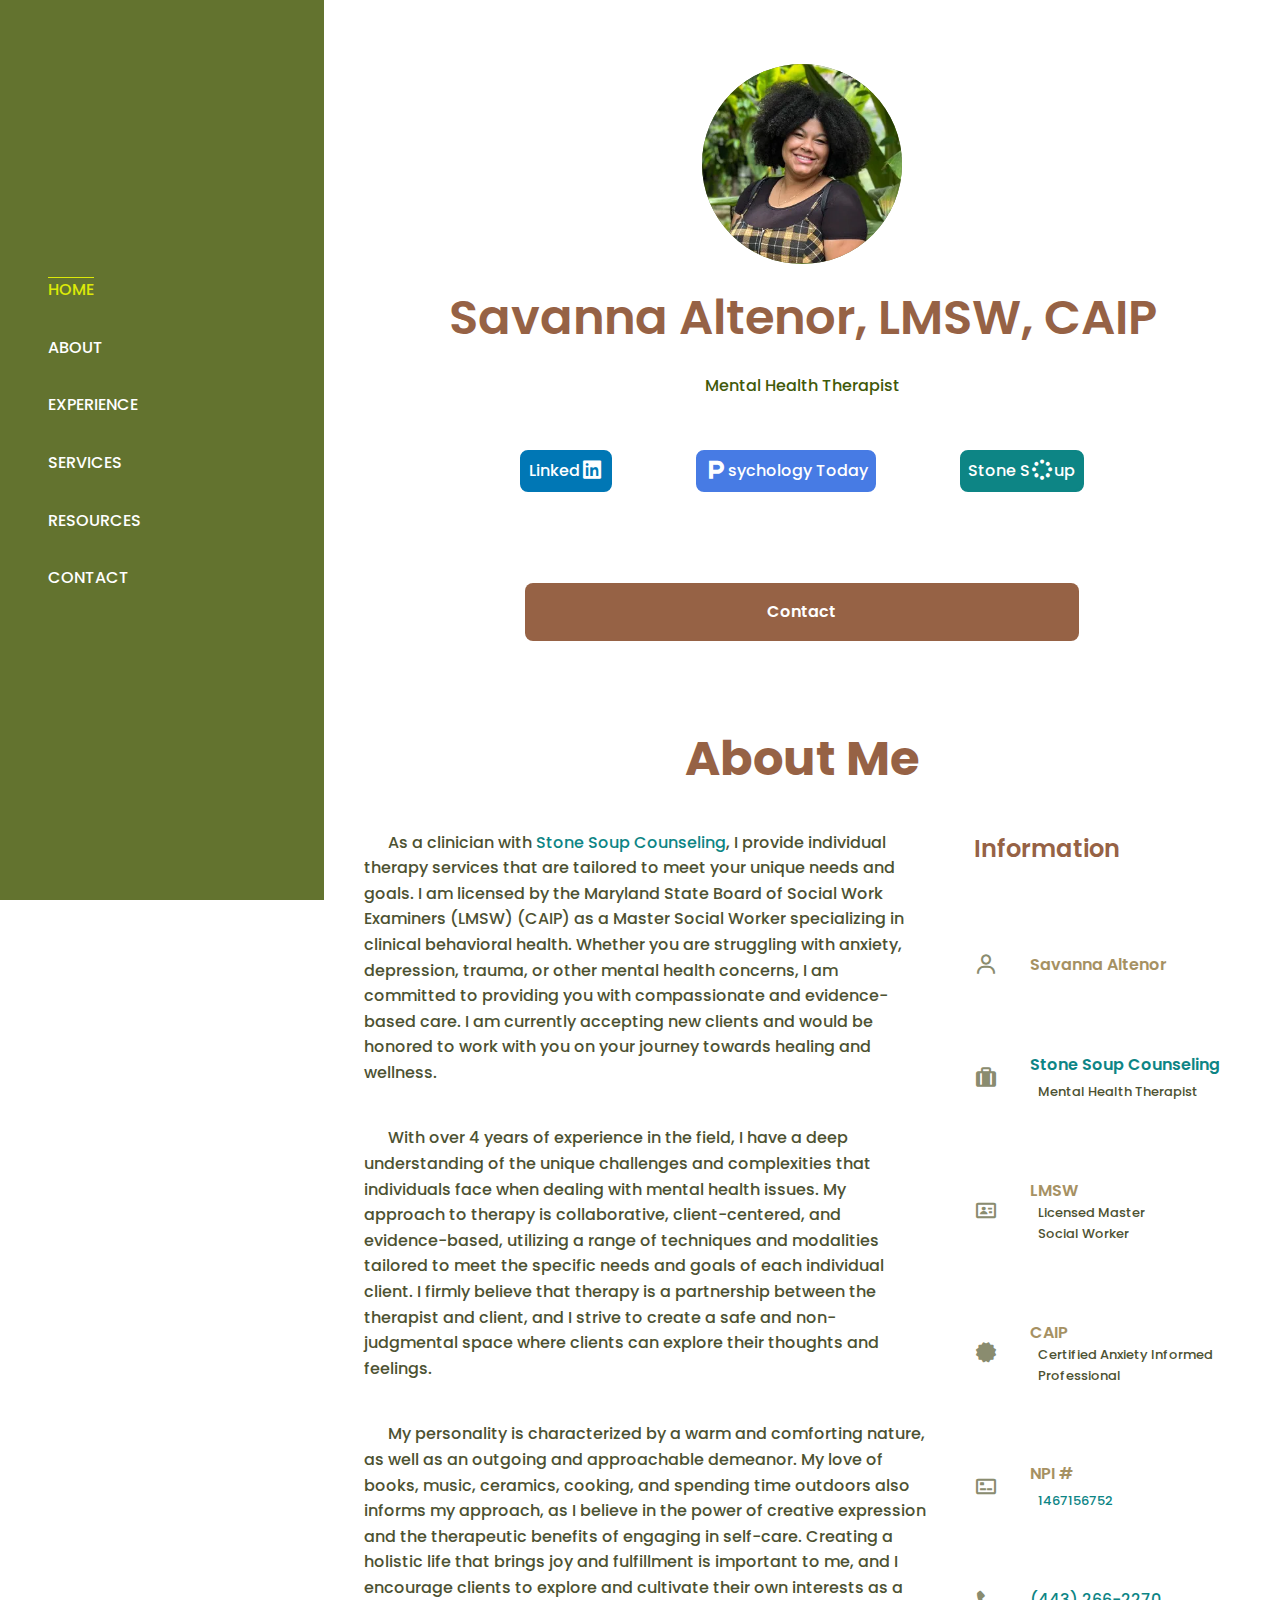
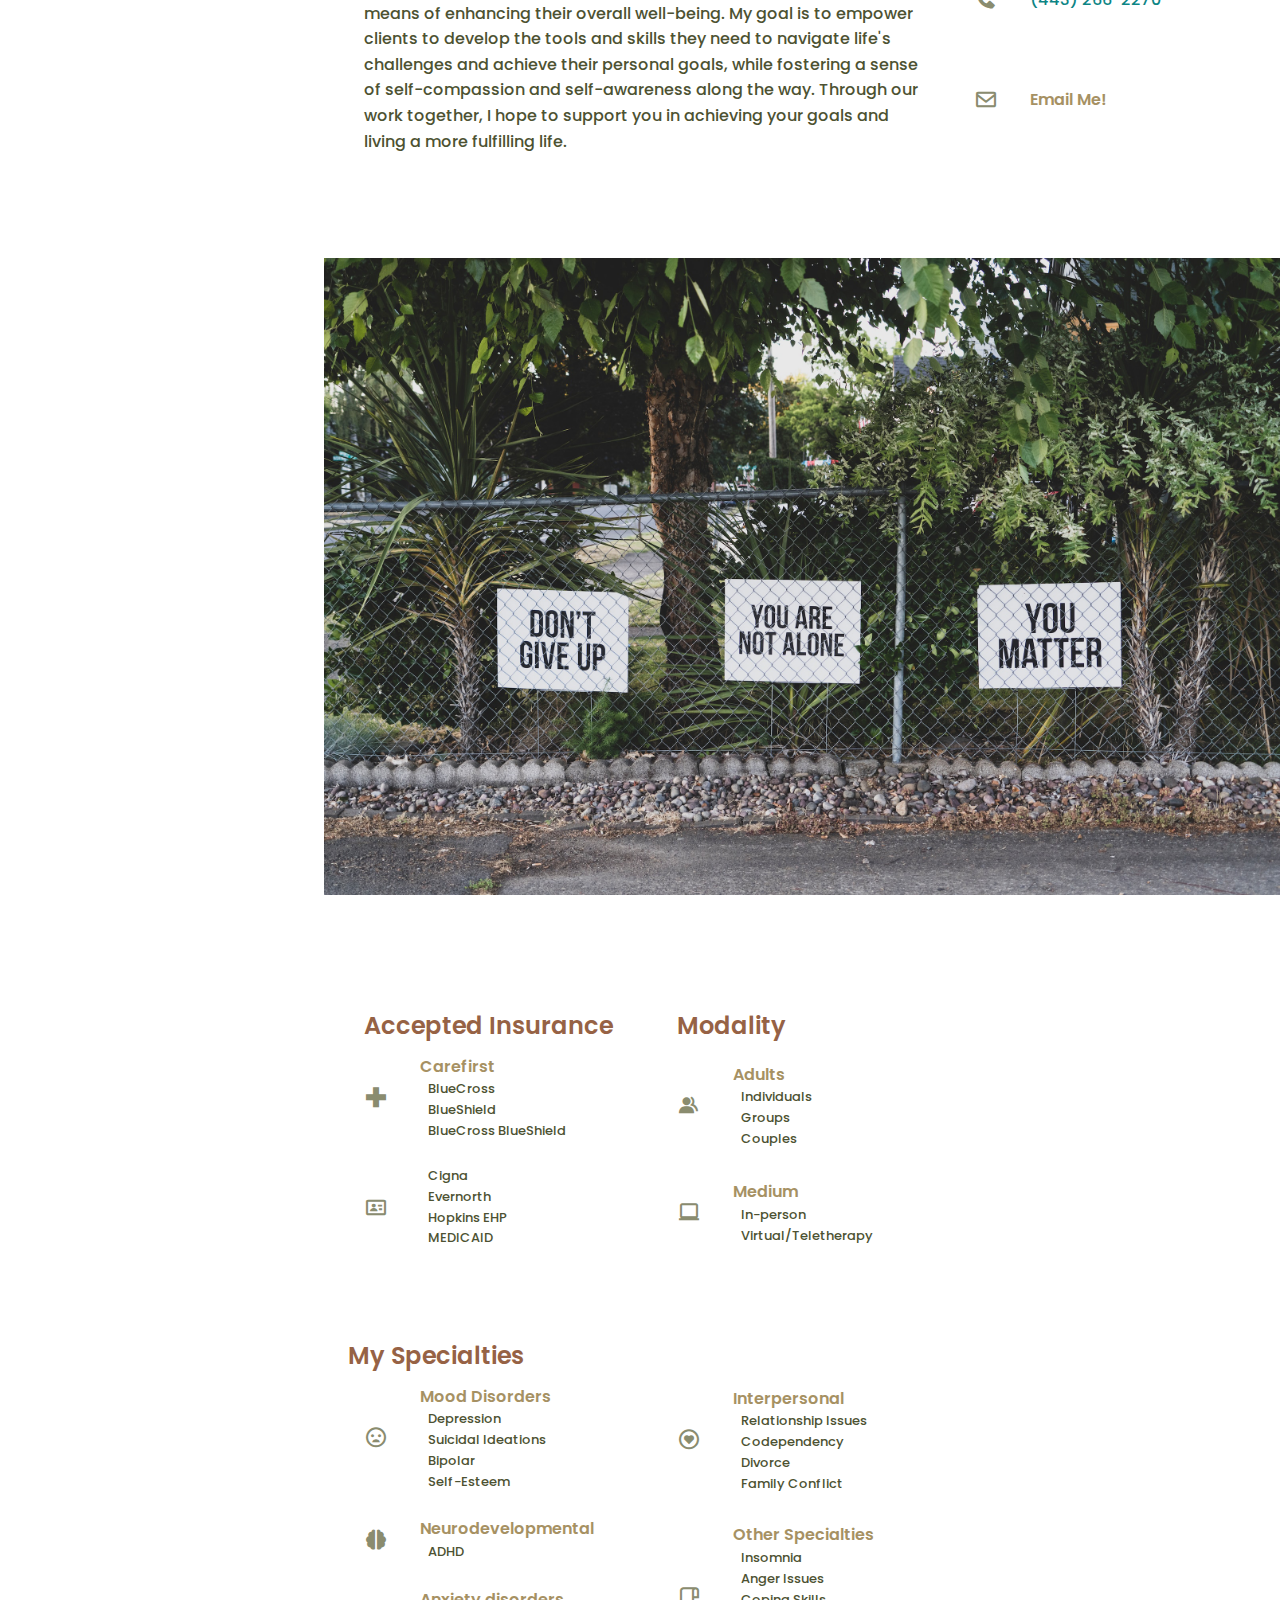
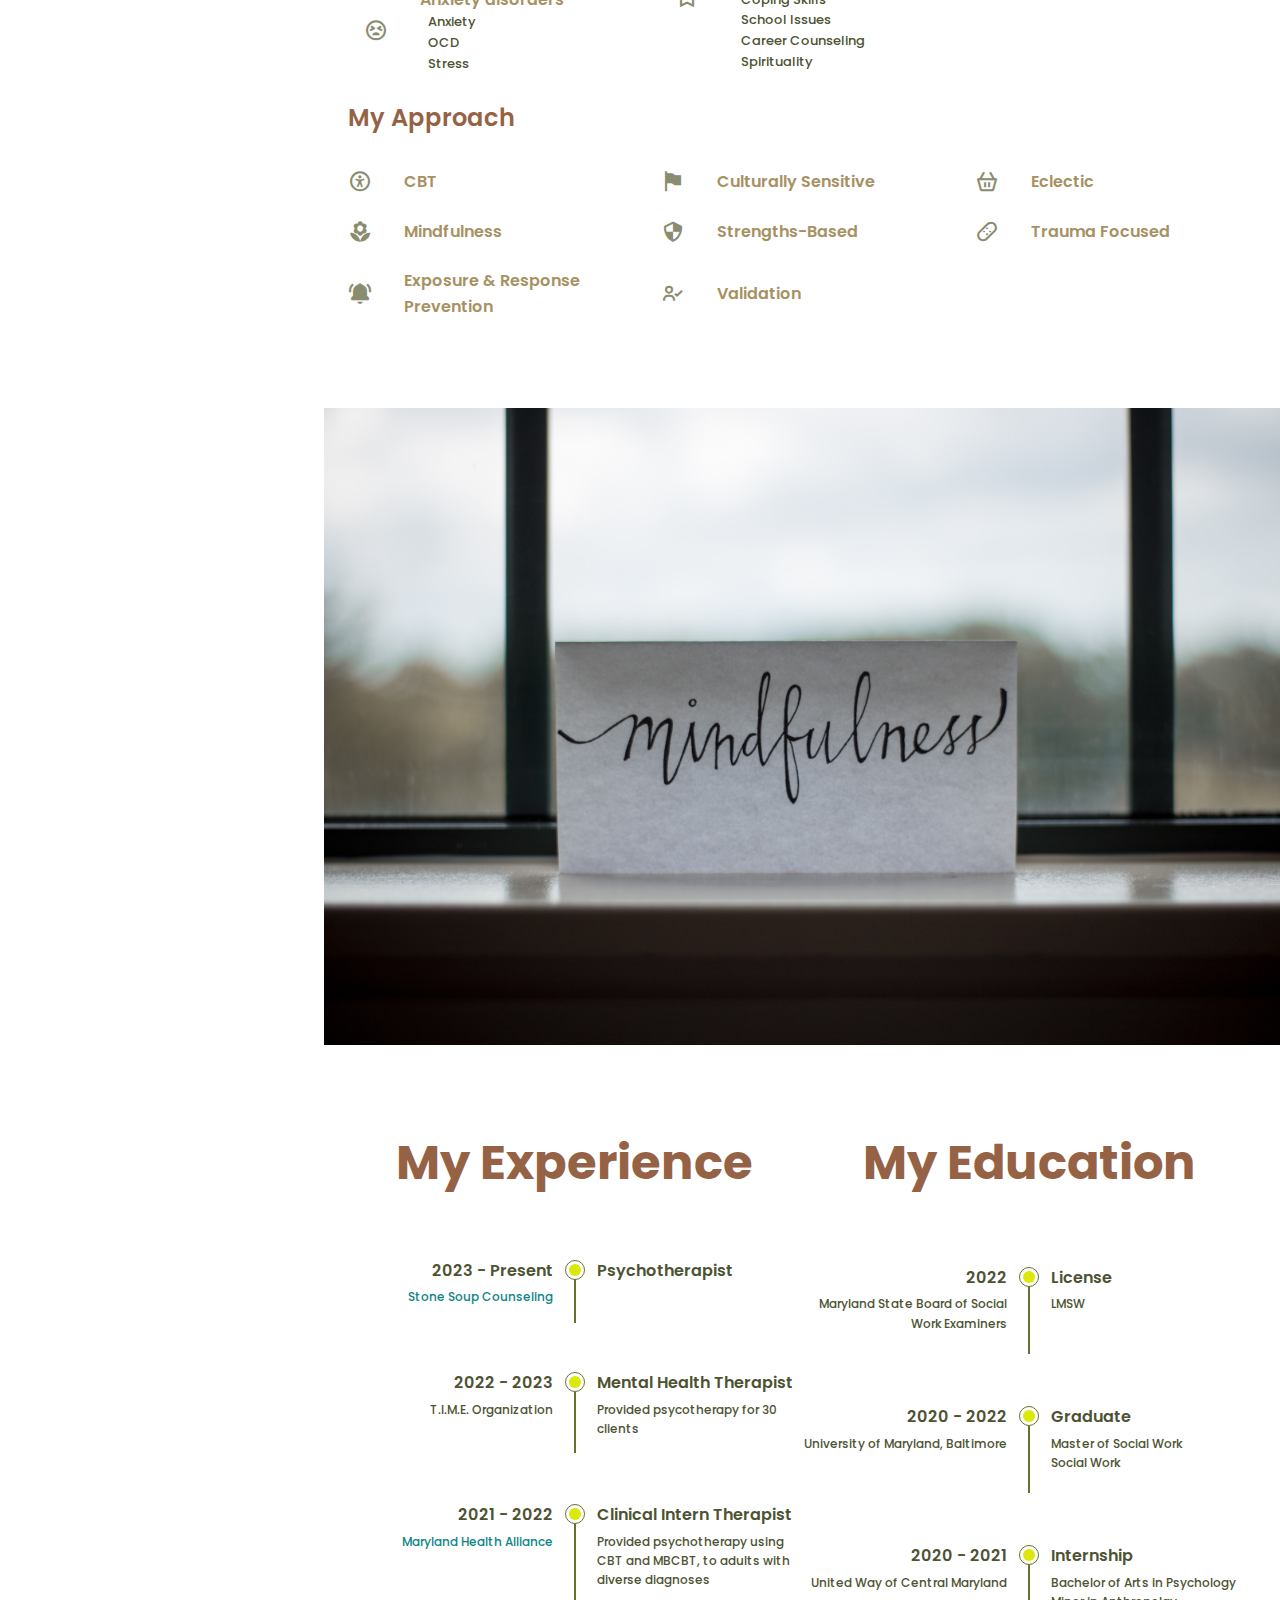
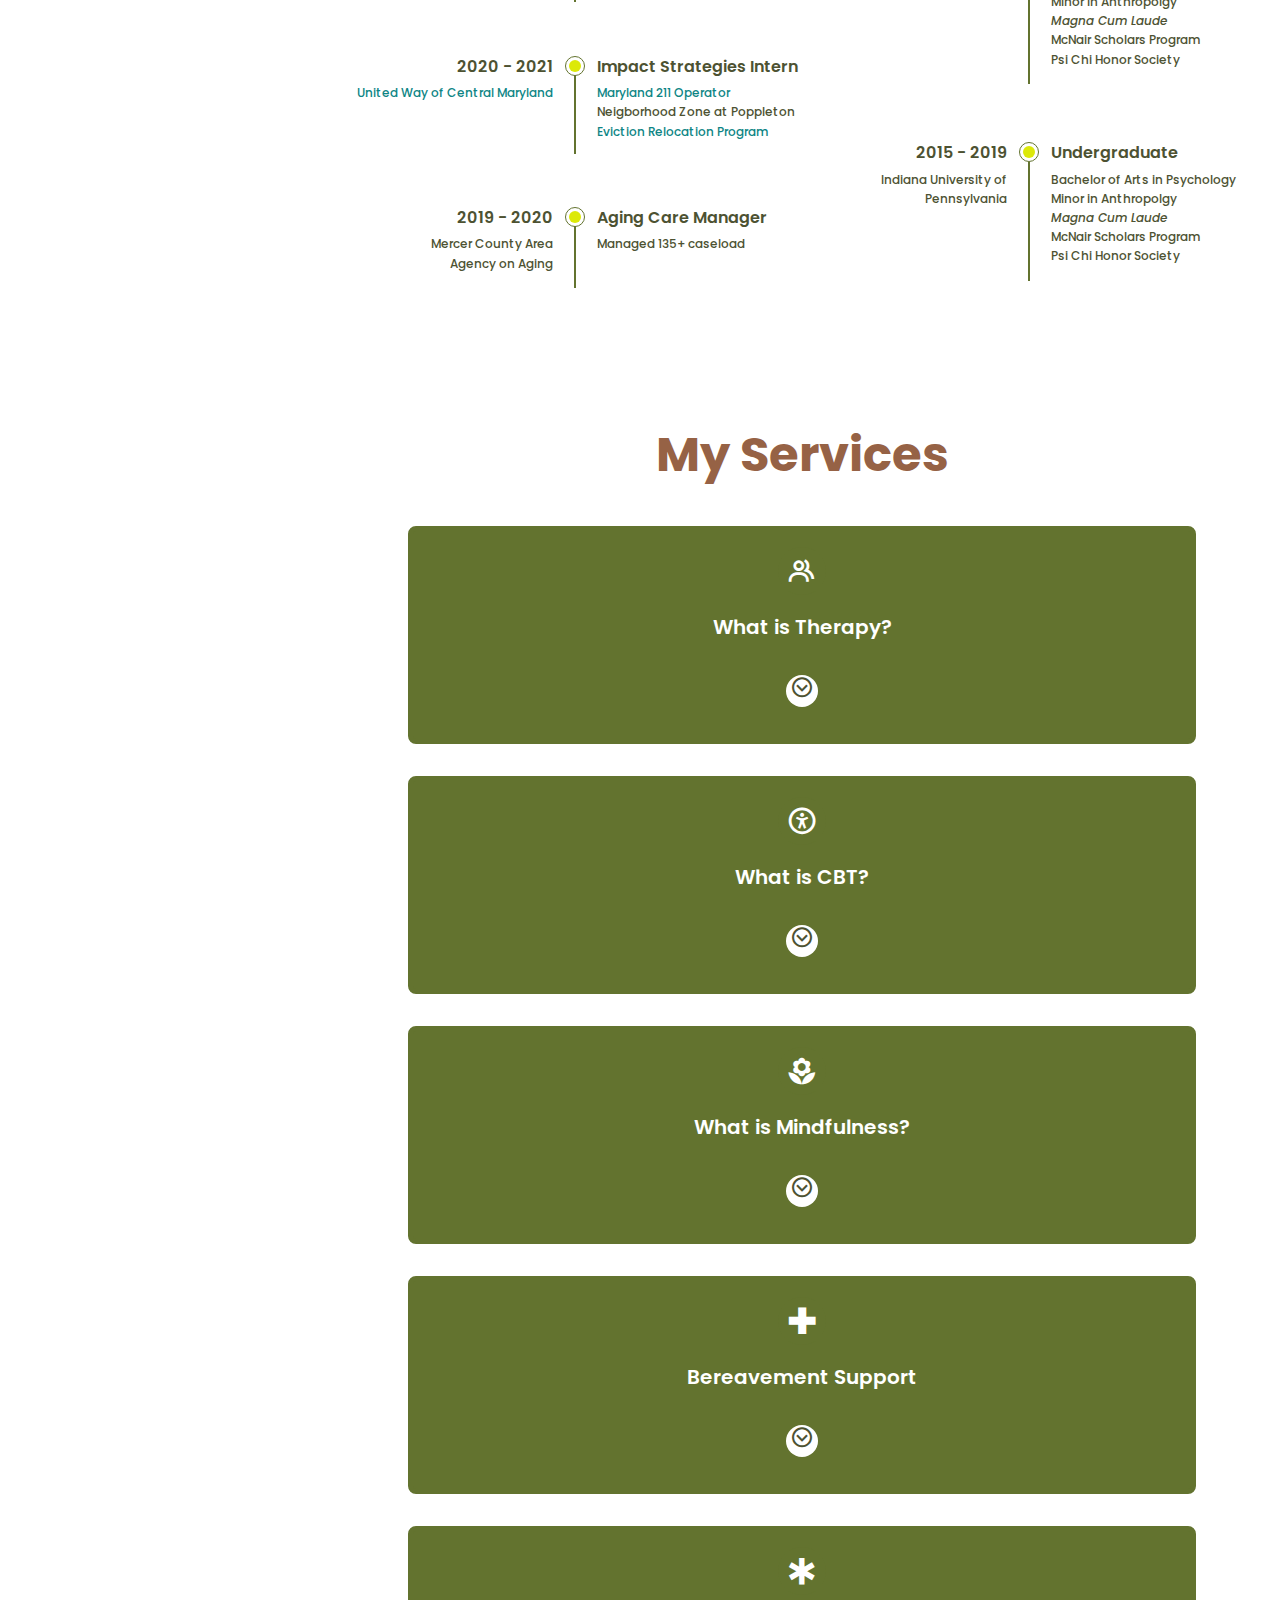
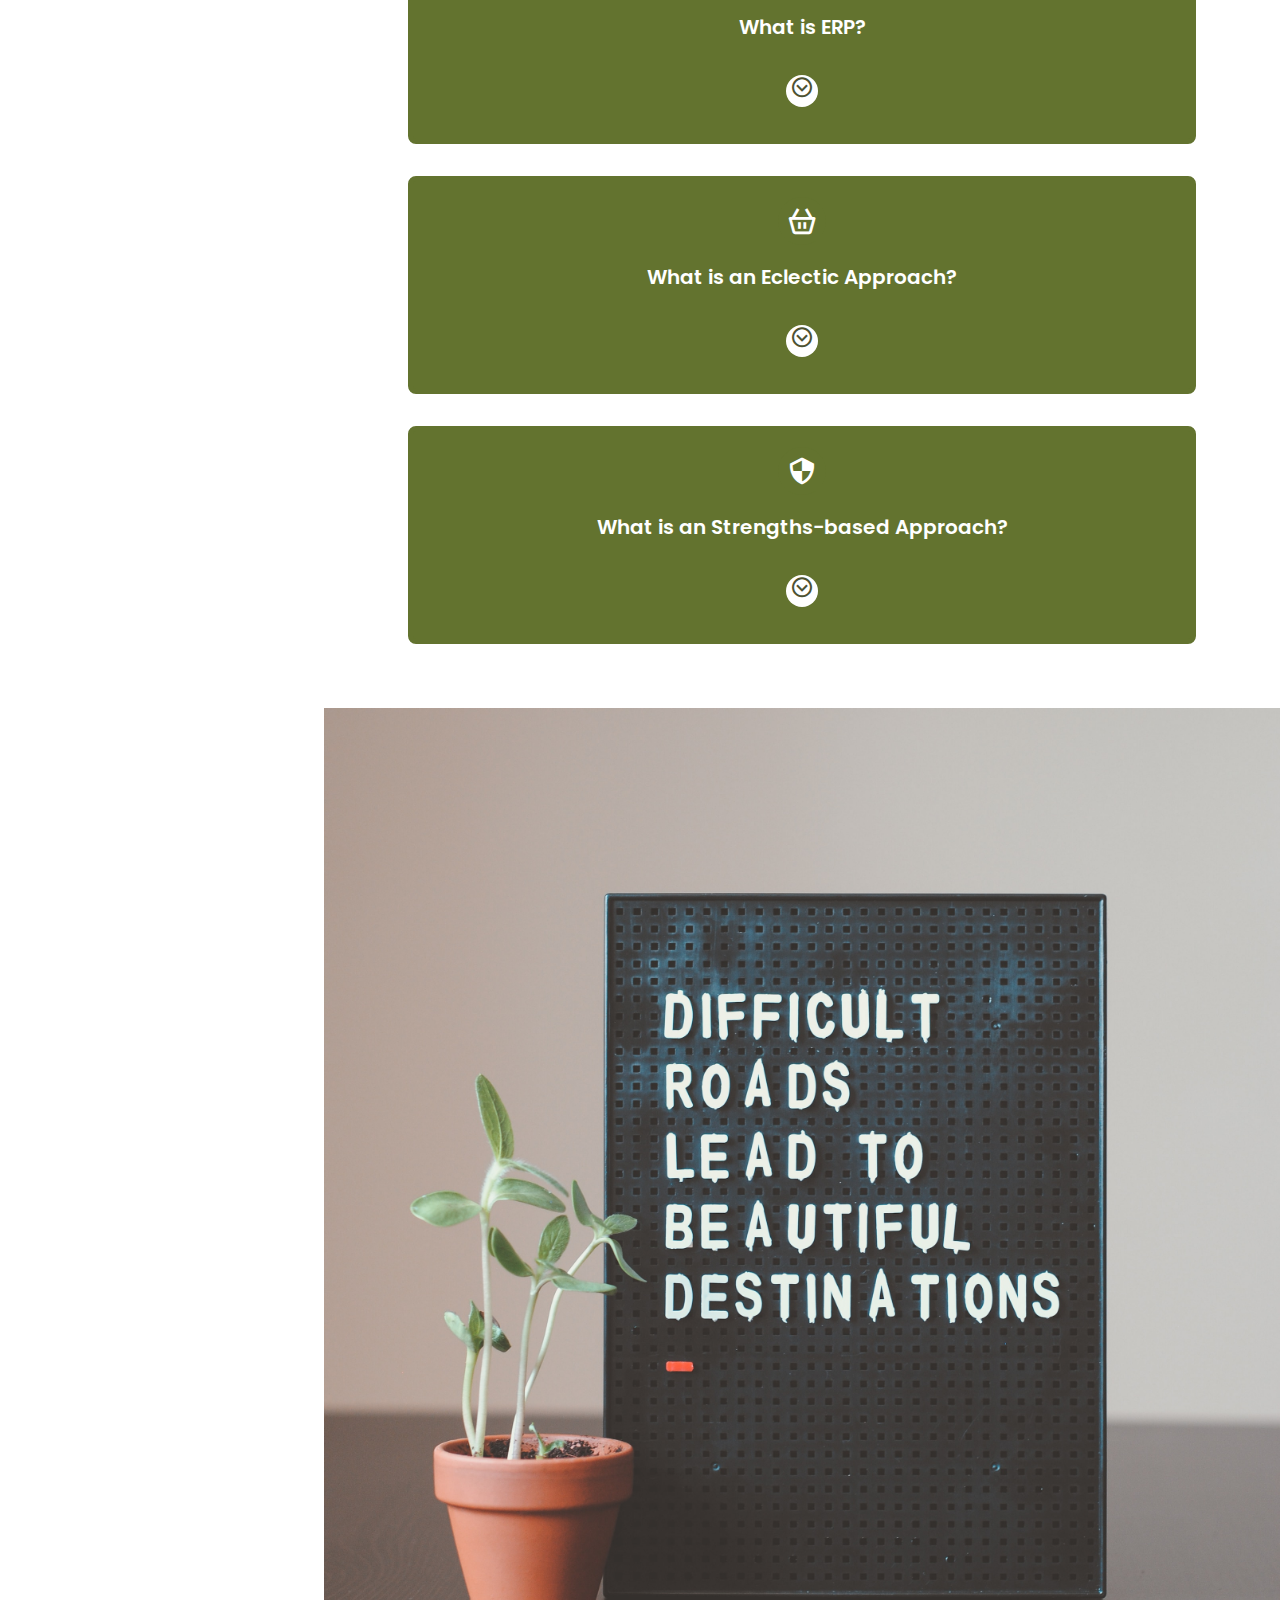
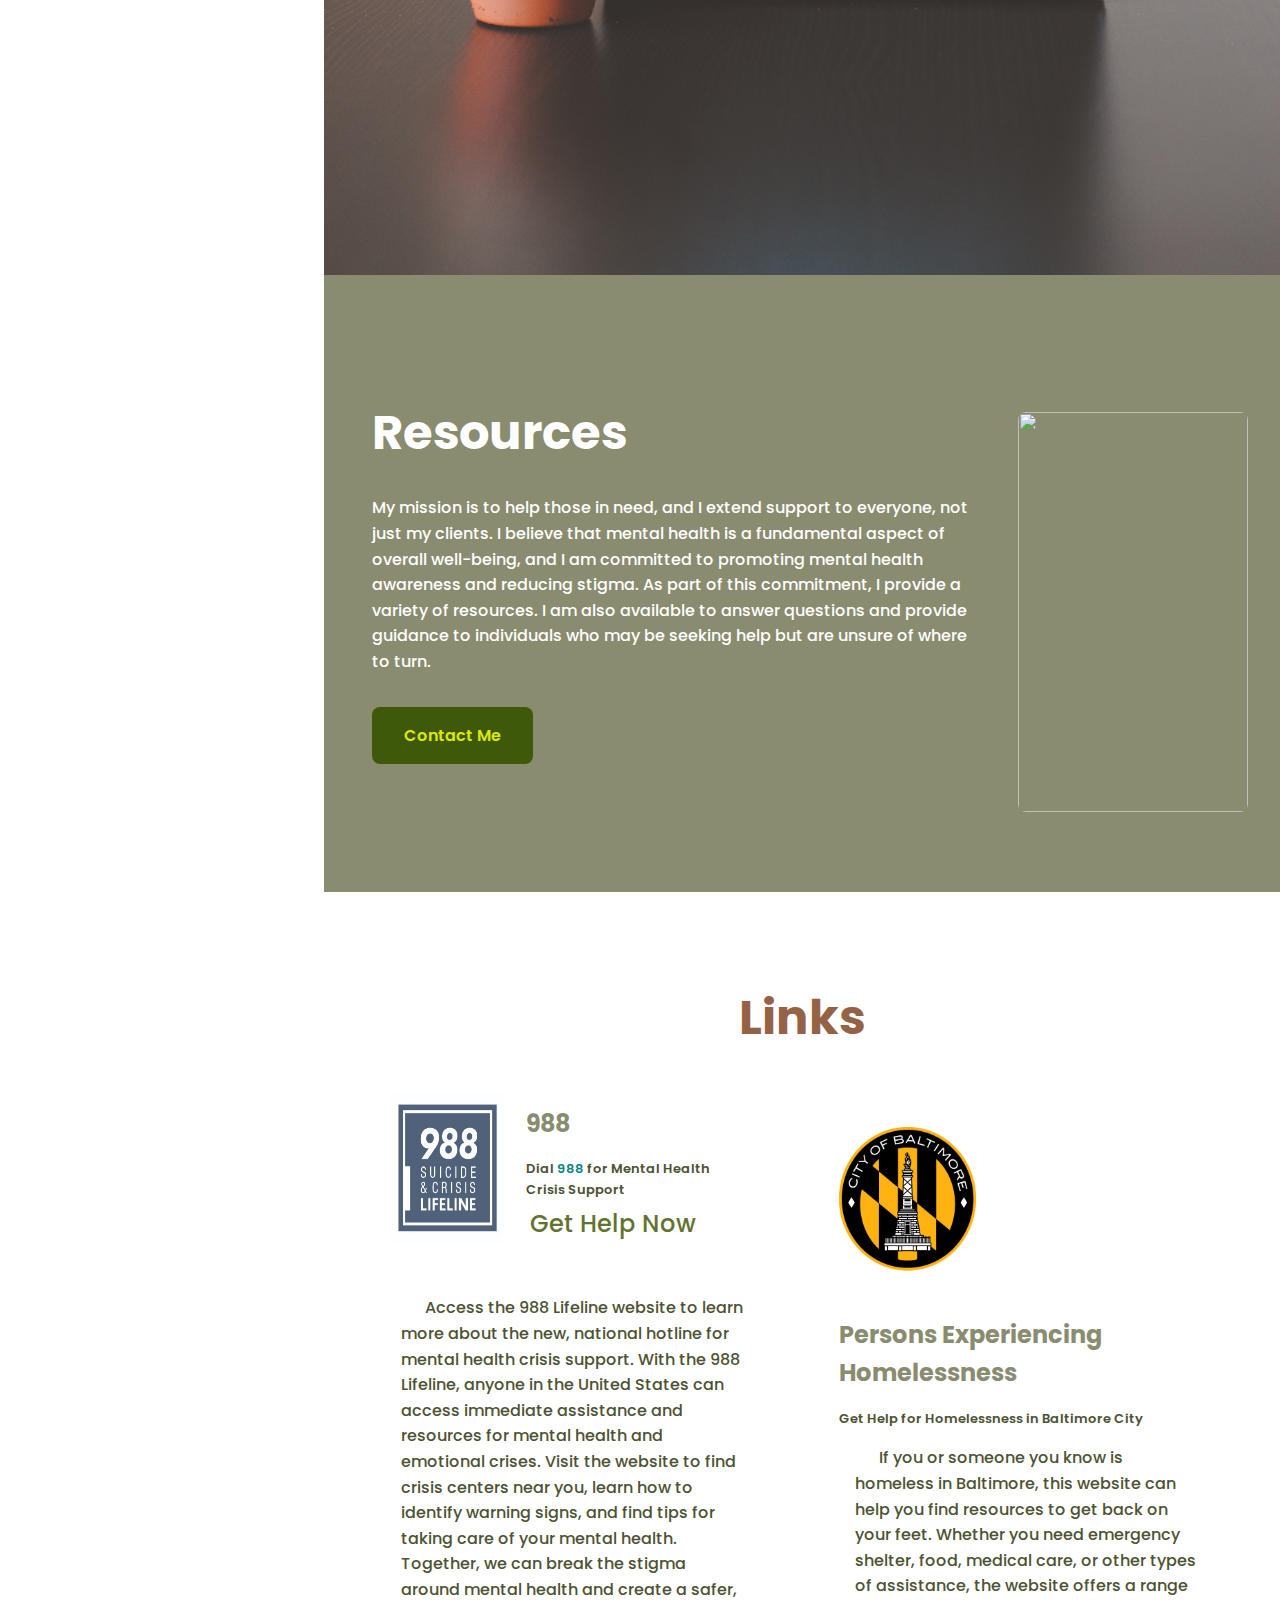
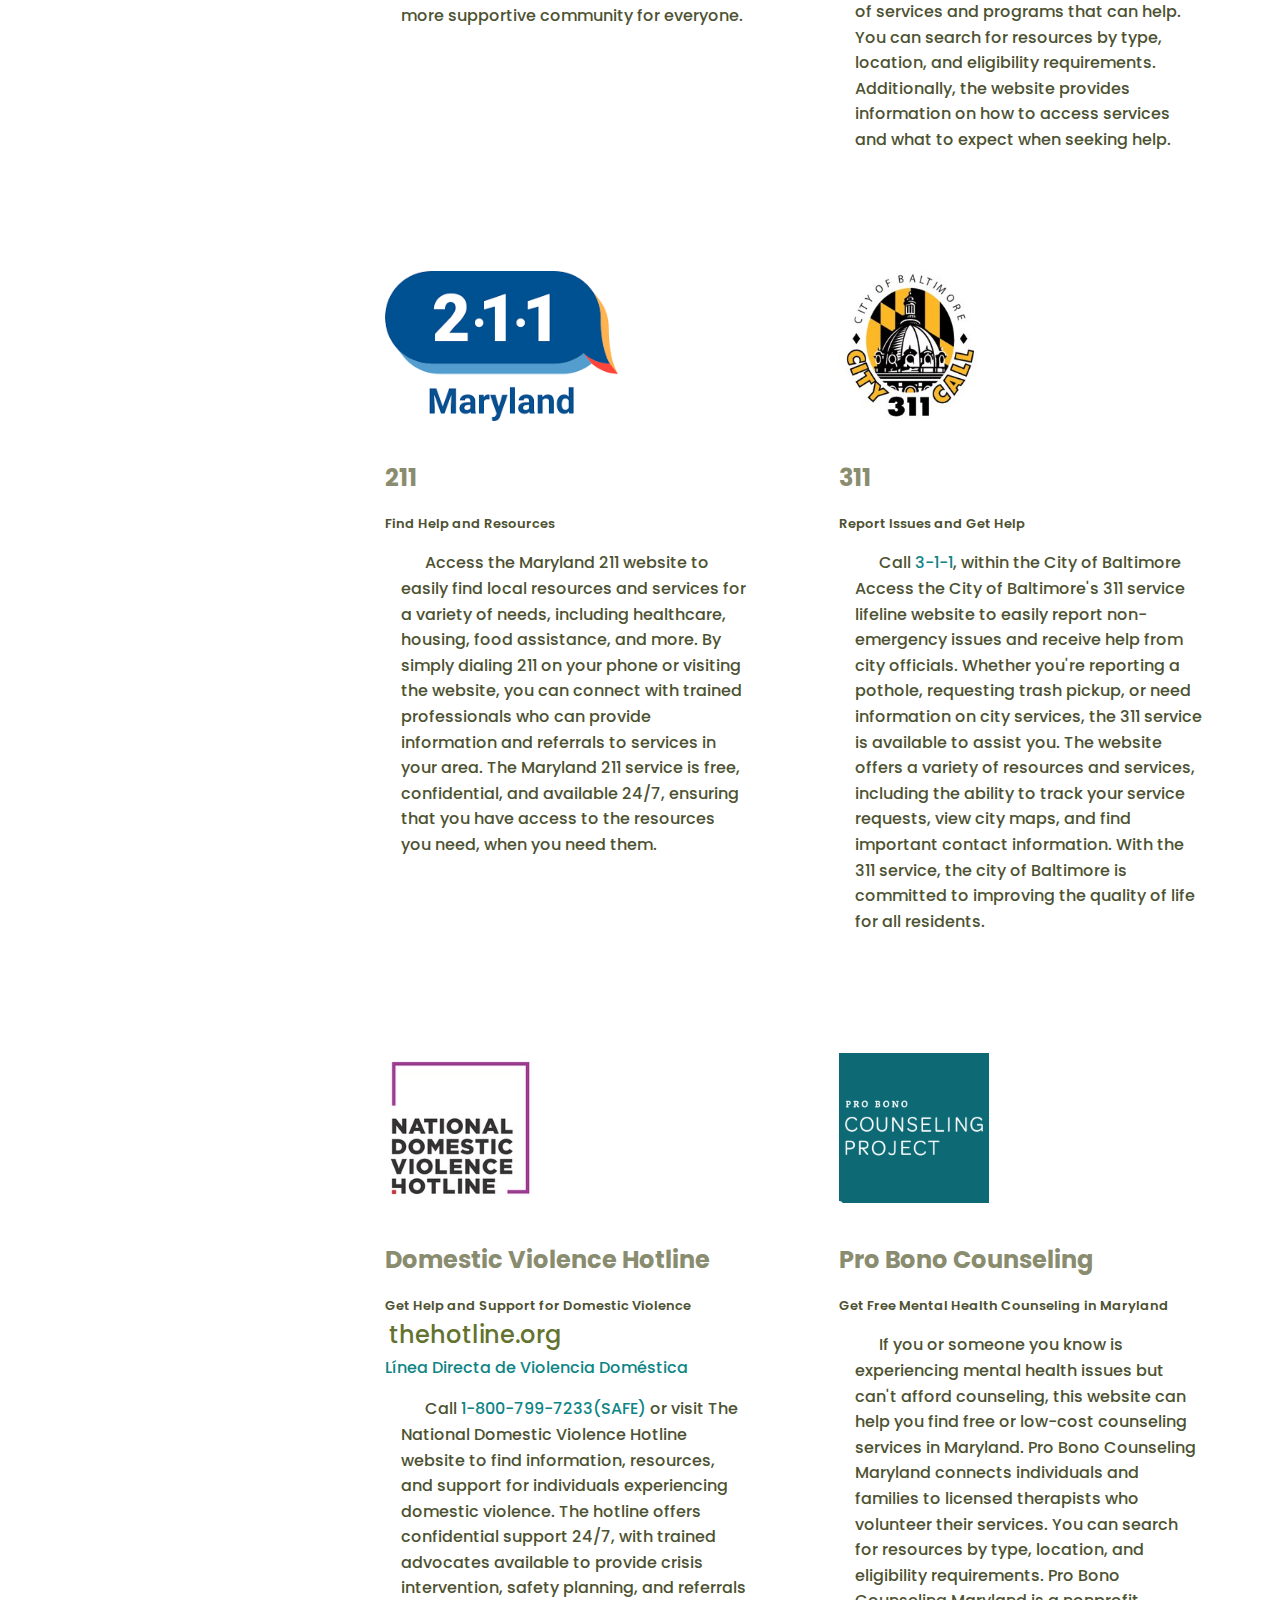
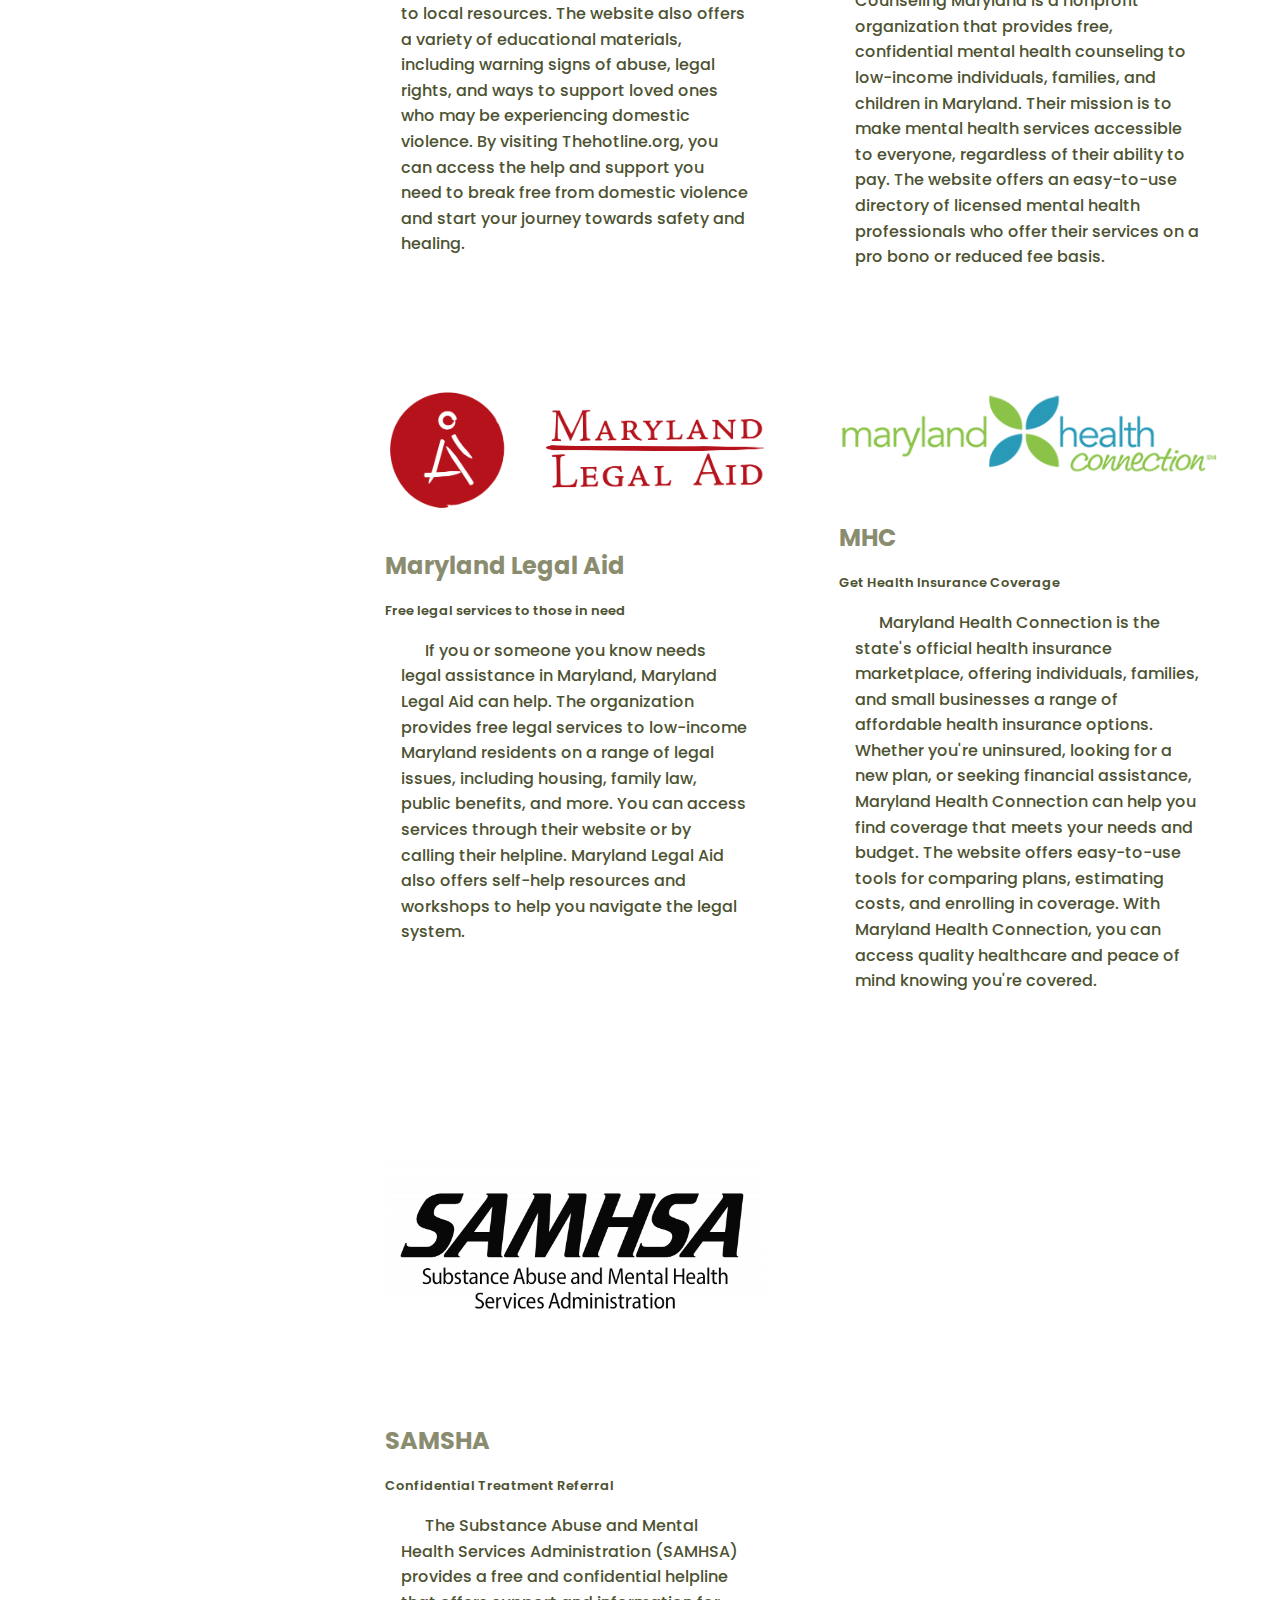
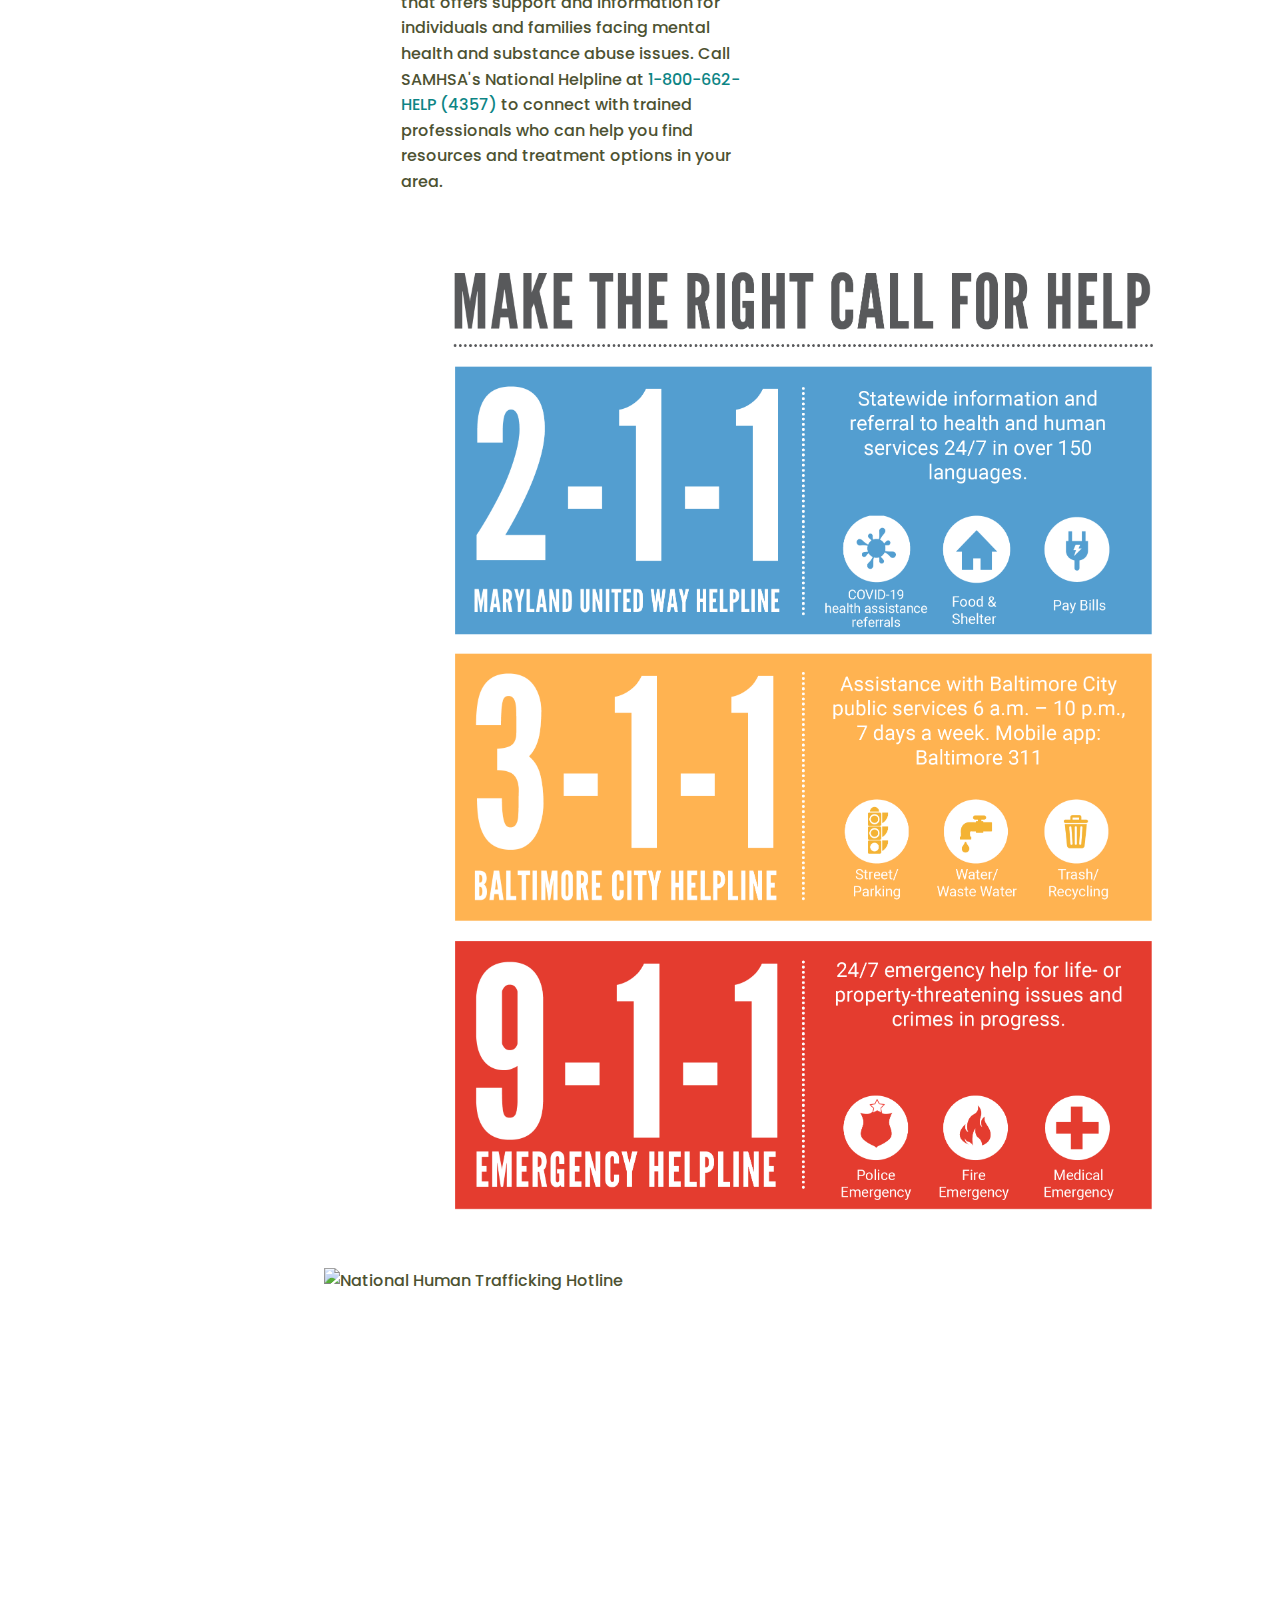
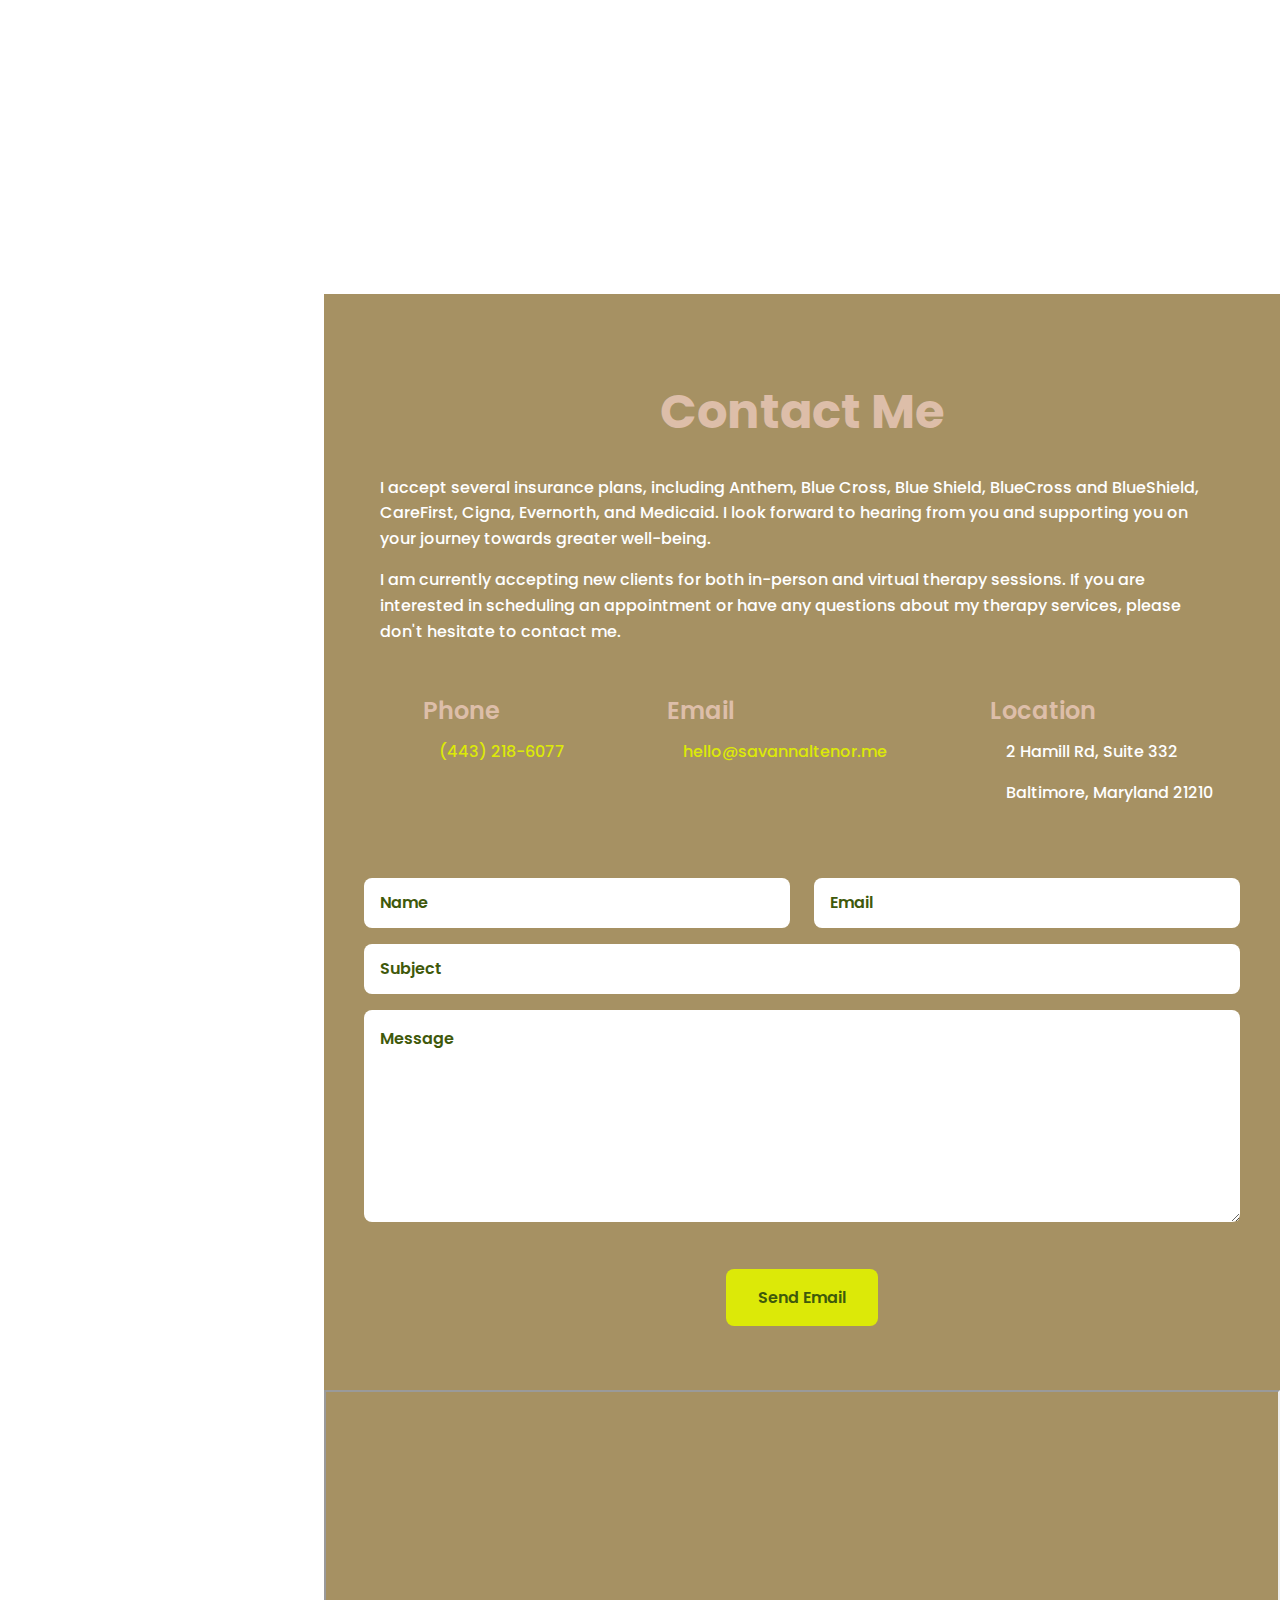
==== index.html @ 650c2816 "master commit for validation" ====
<!DOCTYPE html>
<html lang="en">

    <head>
        <meta charset="UTF-8">
        <meta name="viewport" content="width=device-width, initial-scale=1.0">
        <meta http-equiv="X-UA-Compatible" content="ie=edge">
        <meta name="description"
            content="Looking for a licensed master social worker (LMSW) in the Roland Park or Hampden neighborhoods of Baltimore, Maryland? Savanna Altenor accepts Medicaid, BlueCross BlueShield (BCBS), Cigna, Anthem, Evernorth, and Johns Hopkins Employer Health Program (EHP) and is currently accepting new clients. She provides evidence-based therapy tailored to your unique needs, with a focus on creating a safe and supportive space for healing and growth. Savanna's compassionate and strengths-based approach can help you overcome anxiety, depression, or relationship issues. Conveniently located in the 21210 zip code, she is committed to empowering you to achieve your goals and improve your mental wellness. To learn more about Savanna's therapeutic approach and availability, visit her website today.">
        <base target="_blank">

        <title>Savanna Altenor, LMSW, CAIP | Mental Health Therapist | Baltimore</title>

        <!-- ===== BOX ICONS ===== -->
        <link href="https://unpkg.com/boxicons@2.1.4/css/boxicons.min.css" rel="stylesheet">

        <!-- ===== Favicon ===== -->
        <link rel="apple-touch-icon" sizes="180x180" href="/icons/favicon.ico/apple-touch-icon.png">
        <link rel="icon" type="image/png" sizes="32x32" href="/icons/favicon.ico/favicon-32x32.png">
        <link rel="icon" type="image/png" sizes="16x16" href="/icons/favicon.ico/favicon-16x16.png">
        <link rel="manifest" href="/site.webmanifest">
        <meta name="msapplication-TileColor" content="#dce908">
        <meta name="theme-color" content="#63732f">

        <!-- ===== CSS ===== -->
        <link rel="stylesheet" href="./css/styles.css">
    </head>

    <body>
        <!-- ===== HEADER ===== -->
        <header class="header">
            <nav class="nav">
                <div class="nav__toggle" id="nav-toggle">
                    <i class="bx bx-menu"></i>
                </div>

                <div>
                    <a href="https://https://mdbnc.health.maryland.gov/bsweverification/Details.aspx?ID=45812"
                        class="nav__logo">LMSW</a>
                </div>

                <div class="nav__menu" id="nav-menu">
                    <div class="nav__close" id="nav-close">
                        <i class="bx bx-x"></i>
                    </div>

                    <ul class="nav__list">
                        <li class="nav__item"><a href="#home" target="_self" class="nav__link active">Home</a></li>
                        <li class="nav__item"><a href="#about" target="_self" class="nav__link">About</a></li>
                        <li class="nav__item"><a href="#experience" target="_self" class="nav__link">Experience</a></li>
                        <li class="nav__item"><a href="#services" target="_self" class="nav__link">Services</a></li>
                        <li class="nav__item"><a href="#resources" target="_self" class="nav__link">Resources</a></li>
                        <li class="nav__item"><a href="#contact" target="_self" class="nav__link">Contact</a></li>
                    </ul>
                </div>
            </nav>
        </header>

        <main class="main">
            <!--===== HOME =====-->
            <section class="home" id="home">
                <div class="home__container grid">
                    <div class="home__data">
                        <div class="home__img">
                            <img class="" src="./images/greenhouseheadshot.png"
                                alt="Headshot image of Savanna Altenor, Mental Health Therapist">
                        </div>

                        <h1 class="home__title">Savanna Altenor, LMSW, CAIP</h1>
                        <span class="home__profession">Mental Health Therapist</span>

                        <div class="home__social flex">
                            <a href="https://www.linkedin.com/in/savanna-altenor-lmsw-508136238/"
                                class="home__social-link linked">
                                Linked<i class="bx bxl-linkedin-square home__icon"></i>
                            </a>

                            <a href="https://www.psychologytoday.com/us/therapists/savanna-altenor-baltimore-md/1118513"
                                class="home__social-link psych">

                                <i class="bx bxs-parking home__icon"></i>sychology Today
                            </a>

                            <a href="https://www.stonesoupcounseling.com/" class="home__social-link stone">

                                Stone S<i class="bx bx-loader-circle home__icon"></i>up <br>
                            </a>
                        </div>

                        <a href="#contact" target="_self" class="button home__button">Contact</a>
                    </div>
                </div>
            </section>

            <!--===== ABOUT =====-->
            <section class="about section" id="about">
                <h2 class="section-title">About Me</h2>
                <div class="about__container grid">
                    <div class="about__data">
                        <p class="about__description">As a
                            clinician with <a href="https://www.stonesoupcounseling.com/">Stone Soup
                                Counseling</a>, I
                            provide individual therapy services that are tailored to meet your unique needs and goals. I
                            am licensed by the Maryland
                            State Board of Social Work Examiners (LMSW) (CAIP)
                            as a Master Social Worker specializing in clinical behavioral health.
                            Whether you are struggling with anxiety, depression, trauma, or other mental health
                            concerns, I am committed to providing you with compassionate and evidence-based care. I am
                            currently accepting new clients and would be honored to work with you on your journey
                            towards healing and wellness. </p>

                        <p class="about__description">With over 4 years of experience in the field, I have a deep
                            understanding of the unique challenges and complexities that individuals face when dealing
                            with mental health issues. My approach to therapy is
                            collaborative, client-centered, and evidence-based, utilizing a range of techniques and
                            modalities tailored to meet the specific needs and goals of each individual client. I firmly
                            believe that therapy is a partnership between the therapist and client, and I strive to
                            create a safe and non-judgmental space where clients can explore their thoughts and
                            feelings.</p>

                        <p class="about__description">My personality is characterized by a warm and comforting nature,
                            as well as an outgoing and approachable demeanor. My love of books, music, ceramics,
                            cooking, and spending time outdoors also informs my approach, as I believe in the power of
                            creative expression and the therapeutic benefits of engaging in self-care. Creating a
                            holistic life that brings joy and fulfillment is important to me, and I encourage clients to
                            explore and cultivate their own interests as a means of enhancing their overall well-being.
                            My goal is to empower clients to develop the tools and skills they need to navigate life's
                            challenges and achieve their personal goals, while fostering a sense of self-compassion and
                            self-awareness along the way. Through our work together, I hope to support you in achieving
                            your goals and living a more fulfilling life.
                        </p>
                    </div>

                    <div class="about__info grid">
                        <h3 class="about__info-title">Information</h3>

                        <div class="about__info-data">
                            <i class="bx bx-user about__info-icon"></i>
                            <span class="about__info-subtitle">Savanna Altenor</span>
                        </div>

                        <div class="about__info-data">
                            <i class="bx bxs-briefcase-alt about__info-icon"></i>
                            <div>
                                <span class="about__info-subtitle">
                                    <a href="https://www.stonesoupcounseling.com/">Stone Soup Counseling</a>
                                </span>
                                <span class="about__info-subtitle-small">Mental Health Therapist</span>
                            </div>
                        </div>

                        <div class="about__info-data">
                            <i class="bx bx-id-card about__info-icon"></i>
                            <ul class="about__info-list">
                                <li class="about__info-subtitle">LMSW</li>
                                <li class="about__info-subtitle-small">Licensed Master </li>
                                <li class="about__info-subtitle-small">Social Worker</li>
                            </ul>
                        </div>

                        <div class="about__info-data">
                            <i class="bx bxs-certification about__info-icon"></i>
                            <ul>
                                <li class="about__info-subtitle">CAIP</li>
                                <li class="about__info-subtitle-small">Certified Anxiety Informed Professional</li>
                            </ul>
                        </div>

                        <div class="about__info-data">
                            <i class="bx bx-credit-card-front about__info-icon"></i>
                            <div>
                                <span class="about__info-subtitle">NPI #</span>
                                <span class="about__info-subtitle-small">
                                    <a href="https://npiprofile.com/npi/1467156752">1467156752</a>
                                </span>
                            </div>
                        </div>

                        <div class="about__info-data">
                            <i class="bx bxs-phone about__info-icon"></i>
                            <a href="tel:+14432662270">(443) 266-2270</a>
                        </div>

                        <div class="about__info-data">
                            <i class="bx bx-envelope about__info-icon"></i>
                            <a class="about__info-subtitle" href="mailto:hello@savannaltenor.me">
                                Email Me!</a>
                        </div>


                    </div>
                </div>
            </section>

            <section class="img-section">
                <img src="/images/dan-meyers-you-matter.jpg"
                    alt="Image with three signs: 'Don't give up. You are not alone. You matter'.">
            </section>

            <!-- =============== SPECIALTIES & APPROACH =============== -->
            <section class="special__approach section">

                <div class="insurance-mode__group grid">
                    <div class="insurance grid">
                        <h3 class="about__info-title">Accepted Insurance</h3>
                        <div class="about__info-data">
                            <i class="bx bx-plus-medical about__info-icon"></i>
                            <ul>
                                <li class="about__info-subtitle">Carefirst </li>
                                <li class="about__info-subtitle-small">BlueCross </li>
                                <li class="about__info-subtitle-small">BlueShield </li>
                                <li class="about__info-subtitle-small">BlueCross BlueShield </li>
                            </ul>
                        </div>

                        <div class="about__info-data">
                            <i class="bx bx-id-card about__info-icon"></i>
                            <ul>
                                <li class="about__info-subtitle-small">Cigna</li>
                                <li class="about__info-subtitle-small">Evernorth</li>
                                <li class="about__info-subtitle-small">Hopkins EHP</li>
                                <li class="about__info-subtitle-small">MEDICAID</li>
                            </ul>
                        </div>
                    </div>


                    <div class="mode grid">
                        <h3 class="about__info-title">Modality</h3>
                        <div class="about__info-data">
                            <i class="bx bxs-group about__info-icon"></i>
                            <ul>
                                <li class="about__info-subtitle">Adults </li>
                                <li class="about__info-subtitle-small">Individuals</li>
                                <li class="about__info-subtitle-small">Groups</li>
                                <li class="about__info-subtitle-small">Couples</li>
                            </ul>
                        </div>

                        <div class="about__info-data">
                            <i class="bx bx-laptop about__info-icon"></i>
                            <ul>
                                <li class="about__info-subtitle">Medium </li>
                                <li class="about__info-subtitle-small">In-person</li>
                                <li class="about__info-subtitle-small">Virtual/Teletherapy</li>

                            </ul>
                        </div>
                    </div>
                </div>


                <h3 class="about__info-title ">My Specialties</h3>
                <div class="specialties__group grid">
                    <div class="spec-1 grid">
                        <div class="about__info-data ">
                            <i class="bx bx-sad about__info-icon"></i>
                            <ul class="about__info-list">
                                <li class="about__info-subtitle">Mood Disorders</li>
                                <li class="about__info-subtitle-small">Depression</li>
                                <li class="about__info-subtitle-small">Suicidal Ideations</li>
                                <li class="about__info-subtitle-small">Bipolar</li>
                                <li class="about__info-subtitle-small">Self-Esteem</li>
                            </ul>
                        </div>

                        <div class="about__info-data">
                            <i class="bx bxs-brain about__info-icon"></i>
                            <ul class="about__info-list">
                                <li class="about__info-subtitle">Neurodevelopmental</li>
                                <li class="about__info-subtitle-small">ADHD</li>
                            </ul>
                        </div>

                        <div class="about__info-data">
                            <i class="bx bx-tired about__info-icon"></i>
                            <ul class="about__info-list">
                                <li class="about__info-subtitle">Anxiety disorders</li>
                                <li class="about__info-subtitle-small">Anxiety</li>
                                <li class="about__info-subtitle-small">OCD</li>
                                <li class="about__info-subtitle-small">Stress</li>
                            </ul>
                        </div>
                    </div>

                    <div class="spec-2 grid">
                        <div class="about__info-data">
                            <i class="bx bx-heart-circle about__info-icon"></i>
                            <ul class="about__info-list">
                                <li class="about__info-subtitle">Interpersonal</li>
                                <li class="about__info-subtitle-small">Relationship Issues</li>
                                <li class="about__info-subtitle-small">Codependency</li>
                                <li class="about__info-subtitle-small">Divorce</li>
                                <li class="about__info-subtitle-small">Family Conflict</li>
                            </ul>
                        </div>

                        <div class="about__info-data">
                            <i class="bx bx-bookmark-alt about__info-icon"></i>
                            <ul class="about__info-list">
                                <li class="about__info-subtitle">Other Specialties</li>

                                <li class="about__info-subtitle-small">Insomnia</li>
                                <li class="about__info-subtitle-small">Anger Issues</li>
                                <li class="about__info-subtitle-small">Coping Skills</li>
                                <li class="about__info-subtitle-small">School Issues</li>
                                <li class="about__info-subtitle-small">Career Counseling</li>
                                <li class="about__info-subtitle-small">Spirituality</li>
                            </ul>
                        </div>
                    </div>
                </div>


                <h3 class="about__info-title">My Approach</h3>
                <div class="approach__group grid">
                    <div class="about__info-data">
                        <i class="bx bx-universal-access about__info-icon"></i>
                        <ul class="about__info-list">
                            <li class="about__info-subtitle">CBT</li>

                        </ul>
                    </div>

                    <div class="about__info-data">
                        <i class="bx bxs-flag-alt about__info-icon"></i>
                        <ul class="about__info-list">
                            <li class="about__info-subtitle">Culturally Sensitive</li>

                        </ul>
                    </div>

                    <div class="about__info-data">
                        <i class="bx bx-basket about__info-icon"></i>
                        <ul class="about__info-list">
                            <li class="about__info-subtitle">Eclectic</li>
                        </ul>
                    </div>

                    <div class="about__info-data">
                        <i class="bx bxs-florist about__info-icon"></i>
                        <ul class="about__info-list">
                            <li class="about__info-subtitle">Mindfulness</li>
                        </ul>
                    </div>

                    <div class="about__info-data">
                        <i class="bx bx-shield-quarter about__info-icon"></i>
                        <ul class="about__info-list">
                            <li class="about__info-subtitle">Strengths-Based</li>
                        </ul>
                    </div>

                    <div class="about__info-data">
                        <i class="bx bx-band-aid about__info-icon"></i>
                        <ul class="about__info-list">
                            <li class="about__info-subtitle">Trauma Focused</li>
                        </ul>
                    </div>

                    <div class="about__info-data">
                        <i class="bx bxs-bell-ring about__info-icon"></i>
                        <ul class="about__info-list">
                            <li class="about__info-subtitle">Exposure &amp; Response Prevention</li>
                        </ul>
                    </div>

                    <div class="about__info-data">
                        <i class="bx bx-user-check about__info-icon"></i>
                        <ul class="about__info-list">
                            <li class="about__info-subtitle">Validation</li>
                        </ul>
                    </div>
                </div>
            </section>

            <section class="img-section">
                <img src="/images/lesly-juarez-DFtjXYd5Pto-unsplash.jpg"
                    alt="sign in window sill with the word 'mindfulness written in cursive' ">
            </section>

            <!--===== EXPERIENCE =====-->
            <section class="experience section" id="experience">
                <div class="exp__container grid">
                    <h2 class="section-title">My Experience</h2>
                    <div class="exp__content">
                        <div>
                            <h3 class="exp__year">2023 - Present</h3>
                            <span class="exp__organization">
                                <a href="https://www.stonesoupcounseling.com/" class="exp__link">Stone Soup
                                    Counseling</a>
                            </span>
                        </div>

                        <div class="exp__time">
                            <span class="exp__rounder"></span>
                            <span class="exp__line"></span>
                        </div>

                        <div>
                            <h3 class="exp__position">Psychotherapist</h3>
                            <span class="exp__specialty"></span>
                        </div>
                    </div>

                    <div class="exp__content">
                        <div>
                            <h3 class="exp__year">2022 - 2023</h3>
                            <span class="exp__organization">T.I.M.E. Organization</span>
                        </div>

                        <div class="exp__time">
                            <span class="exp__rounder"></span>
                            <span class="exp__line"></span>
                        </div>

                        <div>
                            <h3 class="exp__position">Mental Health Therapist</h3>
                            <span class="exp__specialty">Provided psycotherapy for 30 clients</span>
                        </div>
                    </div>

                    <div class="exp__content">
                        <div>
                            <h3 class="exp__year">2021 - 2022</h3>
                            <span class="exp__organization">
                                <a href="https://md-health.org/">
                                    Maryland Health Alliance</a></span>
                        </div>

                        <div class="exp__time">
                            <span class="exp__rounder"></span>
                            <span class="exp__line"></span>
                        </div>

                        <div>
                            <h3 class="exp__position">Clinical Intern Therapist</h3>
                            <span class="exp__specialty">Provided psychotherapy using CBT and MBCBT, to adults with
                                diverse diagnoses
                            </span>
                        </div>
                    </div>

                    <div class="exp__content">
                        <div>
                            <h3 class="exp__year">2020 - 2021</h3>
                            <span class="exp__organization">
                                <a href="https://www.uwcm.org/">
                                    United Way of Central Maryland</a></span>
                        </div>

                        <div class="exp__time">
                            <span class="exp__rounder"></span>
                            <span class="exp__line"></span>
                        </div>

                        <div>
                            <h3 class="exp__position">Impact Strategies Intern</h3>
                            <span class="exp__description">
                                <a class="exp__link" href="https://www.uwcm.org/211" alt="">Maryland 211 Operator</a>
                            </span>
                            <span class="exp__description">Neigborhood Zone at Poppleton</span>
                            <span class="exp__description">
                                <a class="exp__link" href="https://www.uwcm.org/housing-programs">Eviction Relocation
                                    Program</a>
                            </span>
                        </div>
                    </div>

                    <div class="exp__content">
                        <div>
                            <h3 class="exp__year">2019 - 2020</h3>
                            <span class="exp__organization">Mercer County Area </span>
                            <span class="exp__organization"> Agency on Aging</span>
                        </div>

                        <div class="exp__time">
                            <span class="exp__rounder"></span>
                            <span class="exp__line"></span>
                        </div>

                        <div>
                            <h3 class="exp__race">Aging Care Manager</h3>
                            <span class="exp__description">Managed 135+ caseload</span>
                        </div>
                    </div>
                </div>

                <!--===== EDUCATION EXPERIENCE =====-->
                <div class="exp__container grid">
                    <h2 class="section-title">My Education</h2>

                    <div class="exp__content">
                        <div>
                            <h3 class="exp__year">2022</h3>
                            <span class="exp__university">Maryland State Board of Social Work Examiners</span>
                        </div>

                        <div class="exp__time">
                            <span class="exp__rounder"></span>
                            <span class="exp__line"></span>
                        </div>

                        <div>
                            <h3 class="exp__race">License</h3>
                            <span class="exp__specialty">LMSW</span>
                        </div>
                    </div>

                    <div class="exp__content">
                        <div>
                            <h3 class="exp__year">2020 - 2022</h3>
                            <span class="exp__university">University of Maryland, Baltimore</span>
                        </div>

                        <div class="exp__time">
                            <span class="exp__rounder"></span>
                            <span class="exp__line"></span>
                        </div>

                        <div>
                            <h3 class="exp__race">Graduate</h3>
                            <span class="exp__specialty">Master of Social Work</span>
                            <span class="exp__specialty">Social Work</span>
                        </div>
                    </div>

                    <div class="exp__content">
                        <div>
                            <h3 class="exp__year">2020 - 2021</h3>
                            <span class="exp__university">United Way of Central Maryland</span>
                        </div>

                        <div class="exp__time">
                            <span class="exp__rounder"></span>
                            <span class="exp__line"></span>
                        </div>

                        <div>
                            <h3 class="exp__race">Internship</h3>
                            <span class="exp__specialty">Bachelor of Arts in Psychology</span>
                            <span class="exp__specialty">Minor in Anthropolgy</span>
                            <span class="exp__specialty"><i>Magna Cum Laude</i></span>
                            <span class="exp__specialty">McNair Scholars Program</span>
                            <span class="exp__specialty">Psi Chi Honor Society</span>
                        </div>
                    </div>

                    <div class="exp__content">
                        <div>
                            <h3 class="exp__year">2015 - 2019</h3>
                            <span class="exp__university">Indiana University of Pennsylvania</span>
                        </div>

                        <div class="exp__time">
                            <span class="exp__rounder"></span>
                            <span class="exp__line"></span>
                        </div>

                        <div>
                            <h3 class="exp__race">Undergraduate</h3>
                            <span class="exp__specialty">Bachelor of Arts in Psychology</span>
                            <span class="exp__specialty">Minor in Anthropolgy</span>
                            <span class="exp__specialty"><i>Magna Cum Laude</i></span>
                            <span class="exp__specialty">McNair Scholars Program</span>
                            <span class="exp__specialty">Psi Chi Honor Society</span>
                        </div>
                    </div>
                </div>
            </section>

            <!--===== SERVICES =====-->
            <section class="services section" id="services">
                <h2 class="section-title">My Services</h2>

                <div class="services__container grid">
                    <div class="services__content">
                        <i class="bx bx-group services__icon"></i>
                        <h3 class="services__title">What is Therapy?</h3>
                        <p class="services__description">Therapy is a type of treatment that helps people deal with
                            their emotions, thoughts, and behaviors. It can be done alone, in groups, or with a partner,
                            and is usually led by a trained professional like a therapist, counselor, or psychologist.
                        </p>
                        <p class="services__description">
                            During therapy, you'll talk about your thoughts, feelings, and experiences with your
                            therapist. They'll help you identify patterns in your behavior or thinking that might be
                            causing problems in your life. Together, you'll develop strategies to help you manage these
                            issues and improve your overall well-being.</p>
                        <p class="services__description">
                            There are different types of therapy. Individual therapy is when you work one-on-one with a
                            therapist. This type of therapy is often helpful for people who want to work through
                            personal issues or explore their thoughts and emotions in a private setting. Group therapy
                            involves working with a group of people and a therapist to address common issues or
                            concerns. This can be a helpful way to connect with others who are going through similar
                            experiences and learn from each other's perspectives. Couples therapy involves working with
                            a therapist to improve your relationship. This type of therapy can be helpful for couples
                            who are struggling with communication, trust, or other issues.</p>
                        <p class="services__description">
                            Therapy can be helpful for a wide range of issues such as anxiety, depression, stress,
                            trauma, and relationship problems. It can help you better understand yourself and your
                            emotions, develop coping strategies, and improve your overall quality of life. Remember that
                            therapy is a collaborative process, and you and your therapist work together to achieve your
                            goals.
                        </p>

                        <button class="services__toggle">
                            <i class="bx bx-chevron-down-circle chevron-down"></i>
                            <i class="bx bx-chevron-up-circle chevron-up"></i>
                        </button>

                    </div>

                    <div class="services__content">
                        <i class="bx bx-universal-access services__icon"></i>
                        <h3 class="services__title">What is CBT?</h3>
                        <p class="services__description">CBT stands for Cognitive Behavioral Therapy. It's a type of
                            therapy that helps people improve their mental health and well-being by changing negative
                            thoughts and behaviors.</p>
                        <p class="services__description">
                            In CBT, the therapist and client work together to identify negative thoughts and beliefs.
                            They then work on developing new, more positive ways of thinking and behaving. The goal is
                            to help the client become more aware of their thoughts and feelings and to learn how to
                            change unhelpful patterns of thinking and behavior that may be making them feel bad.</p>
                        <p class="services__description">
                            CBT is based on the idea that our thoughts, feelings, and behaviors are all connected.
                            Changing one can lead to changes in the others. During therapy, specific techniques and
                            strategies are used to help the client reach their goals.</p>
                        <p class="services__description">
                            CBT can be used to treat many mental health conditions such as anxiety, depression, PTSD,
                            and OCD. It can be used on its own or with medication. Many people have found CBT to be
                            helpful in improving their mental health and overall well-being.</p>

                        <button class="services__toggle">
                            <i class="bx bx-chevron-down-circle chevron-down"></i>
                            <i class="bx bx-chevron-up-circle chevron-up"></i>
                        </button>
                    </div>

                    <div class="services__content">
                        <i class="bx bxs-florist services__icon"></i>
                        <h3 class="services__title">What is Mindfulness? </h3>
                        <p class="services__description"> Mindfulness is a way of paying attention to the present moment
                            without getting distracted by other things or judging yourself. It involves being aware of
                            your thoughts, feelings, and body sensations. You can practice mindfulness using different
                            techniques like meditation, breathing exercises, or yoga.</p>
                        <p class="services__description">
                            The goal of mindfulness is to help you develop a sense of peace and clarity in your daily
                            life by becoming more aware of your thoughts, emotions, and behaviors. Research has shown
                            that mindfulness can help reduce stress and anxiety, improve emotional regulation, and
                            enhance overall well-being.</p>
                        <p class="services__description">
                            Even though mindfulness has its origins in Buddhist meditation practices, it has been
                            adapted and incorporated into many different fields, including psychology, medicine, and
                            education. There are several mindfulness-based interventions and programs available, such as
                            Mindfulness-Based Stress Reduction (MBSR) and Mindfulness-Based Cognitive Therapy (MBCT).
                        </p>
                        <p class="services__description">
                            Practicing mindfulness involves focusing on the present moment, accepting your thoughts and
                            emotions without judgment, and becoming more aware of how they affect your behavior.
                            Mindfulness can be practiced on your own, with a group, or with a therapist, and can be
                            useful for anyone who wants to improve their mental and physical health. As your therapist,
                            I can help guide you in practicing mindfulness and integrating it into your daily life.
                        </p>

                        <button class="services__toggle">
                            <i class="bx bx-chevron-down-circle chevron-down"></i>
                            <i class="bx bx-chevron-up-circle chevron-up"></i>
                        </button>
                    </div>

                    <div class="services__content">
                        <i class="bx bx-plus-medical services__icon"></i>
                        <h3 class="services__title">Bereavement Support</h3>
                        <p class="services__description">If you are struggling with grief and bereavement, please know
                            that you are not alone. </p>
                        <p class="services__description">
                            Losing a loved one is one of the most difficult experiences we can
                            face in life. The process of grief and bereavement can be overwhelming and isolating, and it
                            is important to have support during this time.</p>
                        <p class="services__description">
                            Together, we can work towards healing and
                            finding meaning in the midst of loss. Whether you have experienced recent loss or are still
                            struggling with unresolved grief from the past, I am here to provide a safe and
                            compassionate space to process your emotions and work through your grief.</p>

                        <p class="services__description">
                            During therapy sessions, we will explore the unique challenges of your grief journey,
                            including feelings of
                            sadness, anger, guilt, and anxiety. We will also work together to identify healthy coping
                            mechanisms and self-care strategies to help you manage your emotions and maintain your
                            well-being. </p>

                        <p class="services__description">
                            My approach to bereavement support is person-centered and
                            tailored to the specific needs and goals of each individual. I understand that everyone's
                            experience of grief is unique, and I will work with you to create a treatment plan that fits
                            your needs.
                        </p>

                        <button class="services__toggle">
                            <i class="bx bx-chevron-down-circle chevron-down"></i>
                            <i class="bx bx-chevron-up-circle chevron-up"></i>
                        </button>
                    </div>

                    <div class="services__content">
                        <i class="bx bx-health services__icon"></i>
                        <h3 class="services__title">What is ERP?</h3>
                        <p class="services__description">ERP stands for Exposure and Response Prevention, which is a
                            type of cognitive-behavioral therapy (CBT) used to treat anxiety disorders, particularly
                            Obsessive-Compulsive Disorder (OCD).</p>
                        <p class="services__description">
                            In ERP therapy, the client is gradually exposed to situations or objects that trigger their
                            anxiety, and then encouraged to resist engaging in the compulsive behaviors that they might
                            typically use to reduce their anxiety. By practicing exposure to anxiety-provoking
                            situations and learning to resist the urge to engage in compulsive behaviors, clients can
                            reduce their anxiety over time.</p>
                        <p class="services__description">
                            ERP therapy typically involves a series of gradual exposure exercises, starting with less
                            intense situations and gradually progressing to more challenging situations, as the client's
                            anxiety decreases. The therapist will provide guidance and support throughout the process,
                            and may also help the client develop coping strategies and other skills to manage anxiety
                            and prevent relapse after therapy is complete.</p>

                        <button class="services__toggle">
                            <i class="bx bx-chevron-down-circle chevron-down"></i>
                            <i class="bx bx-chevron-up-circle chevron-up"></i>
                        </button>
                    </div>

                    <div class="services__content">
                        <i class="bx bx-basket services__icon"></i>
                        <h3 class="services__title">What is an Eclectic Approach?</h3>
                        <p class="services__description">An eclectic approach is a therapeutic approach that involves
                            using techniques and strategies from multiple different therapeutic modalities, rather than
                            adhering strictly to one particular model or theory of therapy.</p>
                        <p class="services__description">
                            An eclectic therapist may draw on elements of cognitive-behavioral therapy (CBT),
                            psychodynamic therapy, humanistic therapy, and other approaches, depending on the needs of
                            the client and the goals of the therapy. The therapist may use different techniques and
                            strategies at different times during the therapy, depending on what seems most effective in
                            the moment.</p>

                        <button class="services__toggle">
                            <i class="bx bx-chevron-down-circle chevron-down"></i>
                            <i class="bx bx-chevron-up-circle chevron-up"></i>
                        </button>
                    </div>

                    <div class="services__content">
                        <i class="bx bx-shield-quarter services__icon"></i>
                        <h3 class="services__title">What is an Strengths-based Approach?</h3>
                        <p class="services__description">A strengths-based approach is a way of doing therapy that
                            focuses on what you're good at and what you're good at doing, instead of just looking at
                            your weaknesses or problems. The idea is that everyone has things they're good at, and if we
                            focus on those things, we can help you feel better and be more successful.</p>
                        <p class="services__description">
                            When we use a strengths-based approach, we'll work together to figure out what your
                            strengths and skills are, and how we can use them to help you achieve your goals and feel
                            better about yourself. We'll focus on finding solutions and strategies that build on your
                            strengths, rather than just trying to fix your weaknesses.</p>
                        <p class="services__description">
                            This approach can be especially helpful if you're feeling down on yourself or if you've been
                            through some tough times. By focusing on your strengths, we can help you see yourself in a
                            more positive light and feel more hopeful about the future.</p>
                        <p class="services__description">
                            Remember, a strengths-based approach isn't a specific type of therapy, but rather a way of
                            working with you that emphasizes your unique strengths and abilities, and uses those as a
                            foundation for positive change and growth.
                        </p>

                        <button class="services__toggle">
                            <i class="bx bx-chevron-down-circle chevron-down"></i>
                            <i class="bx bx-chevron-up-circle chevron-up"></i>
                        </button>
                    </div>
                </div>
            </section>

            <img src="/images/nik-destinations.jpg"
                alt="a small potted plant sitting next to a sign that says difficult roads lead to beautiful destinations.">

            <!--===== RESOURCES =====-->
            <section class="resources" id="resources">
                <div class="resources__container ">
                    <div class="resources__data">
                        <div class="resources__l-group">
                            <h2 class="resources__title">Resources</h2>
                            <p class="resources__description">My mission is to help those in need, and I extend support
                                to everyone, not just my clients. I believe that mental health is a fundamental aspect
                                of overall well-being, and I am committed to promoting mental health awareness and
                                reducing stigma. As part of this commitment, I provide a variety of resources. I am also
                                available
                                to answer questions and provide guidance to individuals who may be seeking help but are
                                unsure of where to turn.</p>
                            <a href="#contact" target="_self" class="button button__light resources__button">Contact
                                Me</a>
                        </div>

                        <img src="./images/howareyoureally-unsplash.jpg" alt="" class="resources__img" height="600px"
                            width="500px">
                    </div>
                </div>
            </section>

            <!--===== LINKS =====-->
            <section class="links section" id="links">
                <h2 class="section-title">Links</h2>
                <div class="links__container grid">
                    <div class="links__group">
                        <div class="links__group-head flex">
                            <a href="https://988lifeline.org/talk-to-someone-now/" class="links__link">
                                <img src="./images/988images/988-square-slate.jpg" alt="" class="links__logo
                            ">
                            </a>
                            <div class="links__info flex">
                                <h2 class="links__title">988</h2>
                                <h3 class="links__subtitle">Dial <a href="tel:988">988</a> for Mental Health Crisis
                                    Support
                                </h3>
                                <a href="https://988lifeline.org/talk-to-someone-now/" class="links__link">Get Help
                                    Now</a>
                            </div>
                        </div>

                        <p class="links__description">Access
                            the 988 Lifeline website to learn more about the new, national hotline for mental health
                            crisis support. With the 988 Lifeline, anyone in the United States can access immediate
                            assistance and resources for mental health and emotional crises. Visit the website to
                            find
                            crisis centers near you, learn how to identify warning signs, and find tips for taking
                            care
                            of your mental health. Together, we can break the stigma around mental health and create
                            a
                            safer, more supportive community for everyone.</p>

                    </div>

                    <div class="links__group">
                        <a href="https://homeless.baltimorecity.gov/get-help-now" class="links__link">
                            <img src="./images/baltimore_logo_2020.png" alt="the city of baltimore logo"
                                class="links__logo">
                        </a>
                        <h2 class="links__title">Persons Experiencing Homelessness</h2>
                        <h3 class="links__subtitle">Get Help for Homelessness in Baltimore City</h3>

                        <p class="links__description">If you or someone you know is homeless in Baltimore, this website
                            can
                            help you find resources to get back on your feet. Whether you need emergency shelter, food,
                            medical care, or other types of assistance, the website offers a range of services and
                            programs
                            that can help. You can search for resources by type, location, and eligibility requirements.
                            Additionally, the website
                            provides information on how to access services and what to expect when seeking help.</p>
                    </div>

                    <div class="links__group">
                        <a href="https://211md.org/" class="links__link">
                            <img src="/images/md211.png"
                                alt="a blue and orange speech bubble with the words 211 maryland on it."
                                class="links__logo">
                        </a>
                        <h2 class="links__title">211</h2>
                        <h3 class="links__subtitle">Find Help and Resources</h3>
                        <p class="links__description">Access the Maryland 211
                            website to easily find local resources and services for a variety of needs, including
                            healthcare, housing, food assistance, and more. By simply dialing 211 on your phone or
                            visiting
                            the website, you can connect with trained professionals who can provide information and
                            referrals to services in your area. The Maryland 211 service is free, confidential, and
                            available 24/7, ensuring that you have access to the resources you need, when you need them.
                        </p>
                    </div>

                    <div class="links__group">
                        <a href="https://311services.baltimorecity.gov/" class="links__link">
                            <img src="./images/baltimore311.jpg" alt="logo dor baltimore 311 service" class="links__logo
                            ">
                        </a>
                        <h2 class="links__title">311</h2>
                        <h3 class="links__subtitle">Report Issues and Get Help</h3>
                        <p class="links__description">Call <a href="tel:311">3-1-1</a>, within the City of Baltimore
                            Access the City of Baltimore's 311 service lifeline website to easily report
                            non-emergency issues and receive help from city officials. Whether you're reporting a
                            pothole, requesting trash pickup, or need information on city services, the 311 service is
                            available to assist you. The website offers a variety of resources and services, including
                            the ability to track your service requests, view city maps, and find important contact
                            information. With the 311 service, the city of Baltimore is committed to improving the
                            quality of life for all residents.</p>
                    </div>




                    <div class="links__group">
                        <a href="https://www.thehotline.org/" class="links__link links__logo">
                            <img src="/images/DOMESTIC_VIOLENCE_HOTLINE_Logo.jpg" alt="" class="links__logo
                            ">
                        </a>
                        <h2 class="links__title">Domestic Violence Hotline</h2>
                        <h3 class="links__subtitle">Get Help and Support for Domestic Violence</h3>
                        <a href="https://www.thehotline.org/" class="links__link">thehotline.org</a> <br>
                        <a href="https://espanol.thehotline.org/">Línea Directa de Violencia Doméstica</a>
                        <p class="links__description">Call <a href="tel:+18007997233">1-800-799-7233(SAFE)</a> or visit
                            The
                            National Domestic Violence Hotline website to find
                            information, resources, and support for individuals experiencing
                            domestic violence. The hotline offers confidential support 24/7, with trained advocates
                            available to provide crisis intervention, safety planning, and referrals to local resources.
                            The
                            website also offers a variety of educational materials, including warning signs of abuse,
                            legal
                            rights, and ways to support loved ones who may be experiencing domestic violence. By
                            visiting
                            Thehotline.org, you can access the help and support you need to break free from domestic
                            violence and start your journey towards safety and healing.
                        </p>
                    </div>

                    <div class="links__group">
                        <a href="https://www.probonocounseling.org/" class="links__link">
                            <img src="/images/PBCP-SiteIcon.png" alt="" class="links__logo">
                        </a>
                        <h2 class="links__title">Pro Bono Counseling</h2>
                        <h3 class="links__subtitle">Get Free Mental Health Counseling in Maryland</h3>

                        <p class="links__description"> If you or someone you know is experiencing mental health issues
                            but
                            can't afford counseling, this website can help you find free or low-cost counseling services
                            in
                            Maryland. Pro Bono Counseling Maryland connects individuals and families to licensed
                            therapists
                            who volunteer their services. You can search for resources by type, location, and
                            eligibility
                            requirements. Pro Bono Counseling Maryland is a nonprofit organization that provides
                            free, confidential mental health counseling
                            to low-income individuals, families, and children in Maryland. Their mission is to make
                            mental
                            health services accessible to everyone, regardless of their ability to pay. The website
                            offers
                            an easy-to-use directory of licensed mental health professionals who offer their services on
                            a
                            pro bono or reduced fee basis.
                        </p>
                    </div>

                    <div class="links__group">
                        <a href="https://www.mdlab.org/" class="links__link">
                            <img src="/images/maryland-legal-aid-logo-Color.png" alt="">
                        </a>
                        <h2 class="links__title">Maryland Legal Aid</h2>
                        <h3 class="links__subtitle">Free legal services to those in need</h3>
                        <p class="links__description">
                            If you or someone you know needs legal assistance in Maryland, Maryland Legal Aid can help.
                            The
                            organization provides free legal services to low-income Maryland residents on a range of
                            legal
                            issues, including housing, family law, public benefits, and more. You can access services
                            through their website or by calling their helpline. Maryland Legal Aid also offers self-help
                            resources and workshops to help you navigate the legal system.
                        </p>
                    </div>

                    <div class="links__group">
                        <a href="https://www.marylandhealthconnection.gov/" class="links__link">
                            <img src="/images/mhc_h_400-3.png" alt="">
                        </a>
                        <h2 class="links__title">MHC</h2>
                        <h3 class="links__subtitle">Get Health Insurance Coverage</h3>
                        <p class="links__description">
                            Maryland Health Connection is
                            the state's official health insurance marketplace, offering individuals, families, and small
                            businesses a range of affordable health insurance options. Whether you're uninsured, looking
                            for
                            a new plan, or seeking financial assistance, Maryland Health Connection can help you find
                            coverage that meets your needs and budget. The website offers easy-to-use tools for
                            comparing
                            plans, estimating costs, and enrolling in coverage. With Maryland Health Connection, you can
                            access quality healthcare and peace of mind knowing you're covered.
                        </p>
                    </div>


                    <div class="links__group">
                        <a href="https://www.samhsa.gov/find-help/national-helpline" class="links__link">
                            <img src="/images/samsa_png_270_kb.png" alt="">
                        </a>
                        <h2 class="links__title">SAMSHA</h2>
                        <h3 class="links__subtitle">Confidential Treatment Referral</h3>
                        <p class="links__description"> The Substance Abuse and Mental Health Services Administration
                            (SAMHSA) provides a free and confidential helpline that offers support and information for
                            individuals and families facing mental health and substance abuse issues. Call SAMHSA's
                            National Helpline at <a href="tel:+18006624357">1-800-662-HELP (4357)</a> to connect with
                            trained professionals who can
                            help you find resources and treatment options in your area.
                        </p>
                    </div>
                </div>

            </section>

            <section class="right__call">
                <img src="/images/911.211.311_English.png" alt="">
            </section>

            <section class="module">


                <img id="HotlineMap"
                    src="https://humantraffickinghotline.org/sites/default/files/2023-01/hotline-widget-big.png"
                    usemap="#HotlineModuleMap" alt="National Human Trafficking Hotline" height="180" width="275">
                <map name="HotlineModuleMap" id="ModuleMap">
                    <area shape="rect" coords="0,0,255,43" href="https://www.humantraffickinghotline.org/"
                        alt="National Human Trafficking hotline" title="National Human Trafficking Hotline">

                    <area shape="rect" coords="8,100,82,169" href="https://www.humantraffickinghotline.org/get-help"
                        alt="Get Help" title="Get Help">

                    <area shape="rect" coords="83,100,157,169"
                        href="https://www.humantraffickinghotline.org/report-trafficking" alt="Report Human Trafficking"
                        title="Report Human Trafficking">

                    <area shape="rect" coords="158,100,249,169" href="https://www.humantraffickinghotline.org/resources"
                        alt="Human Trafficking Information &amp;amp; Resources"
                        title="Human Trafficking Information &amp;amp; Resources">
                </map>
            </section>
        </main>

        <!--===== FOOTER =====-->
        <footer class="footer">
            <div class="footer__container">

                <!--===== CONTACT =====-->
                <section class="contact section" id="contact">
                    <div class="contact__description">
                        <h2 class="contact__title">Contact Me</h2>

                        <p class="contact__text"> I accept several insurance plans,
                            including Anthem, Blue Cross, Blue Shield, BlueCross and BlueShield, CareFirst, Cigna,
                            Evernorth, and Medicaid. I look forward to hearing from you and supporting you on your
                            journey towards greater well-being.</p>

                        <p class="contact__text"> I am currently accepting new clients for both in-person and
                            virtual
                            therapy sessions. If you are interested in scheduling an appointment or have any
                            questions about my
                            therapy services, please don't hesitate to contact me.</p>
                    </div>

                    <div class="contact__info flex">
                        <div class="contact__group">
                            <h3 class="contact__subtitle">Phone</h3>
                            <a href="tel:4432662270" class="contact__link">(443) 218-6077</a>

                        </div>

                        <div class="contact__group">
                            <h3 class="contact__subtitle">Email</h3>
                            <!-- <a class="contact__link email__long"
                                href="mailto:savannaaltenor@stonesoupcounseling.com">savannaaltenor@stonesoupcounseling.com</a> -->

                            <a href="mailto:hello@savannaltenor.me" class="contact__link">hello@savannaltenor.me</a>
                        </div>

                        <div class="contact__group">
                            <h3 class="contact__subtitle">Location</h3>
                            <ul class="contact__list">
                                <li class="contact__item">2 Hamill Rd, Suite 332</li>
                                <!-- <li class="contact__item">Cross Keys, Roland Park</li> -->
                                <li class="contact__item">Baltimore, Maryland 21210</li>
                            </ul>
                        </div>
                    </div>


                    <div class="contact__container grid">
                        <form action="" class="contact__form" id="contactForm">
                            <div class="contact__inputs">
                                <input type="text" placeholder="Name" name="name" class="contact__input" id="formName"
                                    required>
                                <input type="email" placeholder="Email" name="email" class="contact__input"
                                    id="formEmail" required>
                            </div>

                            <input type="text" name="subject" placeholder="Subject" class="contact__input"
                                id="formSubject" required>

                            <textarea name="message" placeholder="Message" class="contact__input" id="formMessage"
                                cols="0" rows="10" required></textarea>

                            <input type="submit" class="button contact__button" id="formButton" value="Send Email">
                            <!-- 
                            <button class="button contact__button" onclick="sendMail()">Send
                                Message</button> -->
                        </form>
                    </div>
                </section>

                <!--===== iFrame Embed =====-->
                <div class="map__container flex">
                    <iframe class="iframe"
                        src="https://www.google.com/maps/embed?pb=!1m18!1m12!1m3!1d3085.2091440189743!2d-76.64814108768948!3d39.35150017151243!2m3!1f0!2f0!3f0!3m2!1i1024!2i768!4f13.1!3m3!1m2!1s0x89c81b7837dfe3d1%3A0x614d0d0c9d58f88c!2sStone%20Soup%20Counseling%2C%20LLC!5e0!3m2!1sen!2sus!4v1681772409593!5m2!1sen!2sus"
                        allowfullscreen="" loading="lazy" referrerpolicy="no-referrer-when-downgrade"></iframe>
                </div>

                <div class="footer__social">
                    <a href="https://www.linkedin.com/in/savanna-altenor-lmsw-508136238/" class="footer__link">
                        <i class="bx bxl-linkedin-square footer__icon"></i>
                    </a>

                    <a href="https://www.psychologytoday.com/us/therapists/savanna-altenor-baltimore-md/1118513"
                        class="footer__link">
                        <i class="bx bxs-parking footer__icon"></i>
                    </a>

                    <a href="https://mdbnc.health.maryland.gov/bsweverification/Details.aspx?ID=45812"
                        class="footer__link" alt="License Verification"><i class="bx bxs-bank footer__icon"></i></a>
                </div>
            </div>

            <div class="badge">
                <a href="https://www.psychologytoday.com/profile/1118513" class="sx-verified-seal"></a>

                <script type="text/javascript" src="https://member.psychologytoday.com/verified-seal.js" data-badge="17"
                    data-id="1118513"
                    data-code="aHR0cHM6Ly93d3cucHN5Y2hvbG9neXRvZGF5LmNvbS9hcGkvdmVyaWZpZWQtc2VhbC9zZWFscy9bQkFER0VdL3Byb2ZpbGUvW1BST0ZJTEVfSURdP2NhbGxiYWNrPXN4Y2FsbGJhY2s="></script>
            </div>

            <div>
                <p class="footer__copy">All Rights Reserved 2023</p>
            </div>
        </footer>

        <!--===== MAIN JS =====-->
        <script src="./js/main.js"></script>

        <!--===== EMAIL JS =====-->
        <script type="text/javascript" src="https://cdn.jsdelivr.net/npm/@emailjs/browser@3/dist/email.min.js">
        </script>
        <script src="./js/email.js"></script>
    </body>

</html>
---- css/styles.css ----
/*===== GOOGLE FONTS =====*/
@import url("https://fonts.googleapis.com/css2?family=Poppins:wght@400;500;600;700&display=swap");
/*===== VARIABLES CSS =====*/
:root {
    --header-height: 3rem;
    --nav-width: 324px;

    /*===== Font weight =====*/
    --font-medium: 500;
    --font-semi-bold: 600;

    /*===== Colors =====*/
    --first-color: #63732f;
    --first-color-dark: #3f590b;
    --first-color-darker: #8a8c6f;
    --title-color: #966245;
    --subtitle-color: #a69163;
    --text-color: #4d5232;
    --link-color: #966245;
    --link-color-active: #dce908;
    --first-color-light: #ddbea9;
    --first-color-lighter: #fff;

    --linked-color: #0077b5;
    --psych-color: #477be4;
    --stone-color: #0d8585;
    --stone-color-text: #22e4ad;
    --stone-color-alt: #654188;

    --white: #fff;
    --black: #343434;

    /*===== Font and typography =====*/
    --body-font: "Poppins", sans-serif;
    --h1-font-size: 3rem;
    --h2-font-size: 2.5rem;
    --h3-font-size: 1.5rem;
    --normal-font-size: 1rem;
    --small-font-size: 0.813rem;
    --smaller-font-size: 0.75rem;

    /*===== Margins =====*/
    --mb-1: 0.5rem;
    --mb-2: 1rem;
    --mb-3: 1.5rem;
    --mb-4: 2rem;
    --mb-5: 2.5rem;

    /*===== Indentation =====*/
    --indent: 24px;

    /*===== z index =====*/
    --z-fixed: 100;
}
/* Root Media QUERY */
@media screen and(min-width: 768px) {
    :root {
        --h1-font-size: 2.25rem;
        --h2-font-size: 1.5rem;
        --h3-font-size: 1.25rem;
        --normal-font-size: 1rem;
        --small-font-size: 0.875rem;
        --small-font-size: 0.813rem;
    }
}

/*===== BASE =====*/
*,
::before,
::after {
    box-sizing: border-box;
}

html {
    scroll-behavior: smooth;
    min-width: 320px;
}

body {
    margin: var(--header-height) 0 0 0;

    font-family: var(--body-font);
    font-size: var(--normal-font-size);
    font-weight: var(--font-medium);
    background-color: var(--first-color-lighter);
    color: var(--text-color);
    line-height: 1.6;
}

h1,
h2,
h3,
p {
    margin: 0;
}

h3 {
    font-weight: var(--font-semi-bold);
}

p {
    font-size: var(--normal-font-size);
}

ul {
    margin: 0;
    padding: 0;
    list-style-type: none;
}

a {
    text-decoration: none;
    color: var(--stone-color);
}

a:hover {
    color: var(--link-color-active);
    text-decoration: overline;
    transition: 0.5s;
}

.exp__link {
    color: var(--link-color);
}

.exp__link:hover {
    color: var(--link-color-active);
}

img {
    max-width: 100%;
    height: auto;
    display: block;
}

/*===== CLASS CSS ===== */
.section {
    padding: 0;
    width: 95%;
    margin: 0 auto;
}

.section-title {
    font-size: var(--h1-font-size);
    color: var(--title-color);
    margin-bottom: var(--mb-3);
    text-align: center;
}

.img-section {
}

/*===== LAYOUT =====*/
.grid {
    max-width: 1024px;
    display: grid;
    grid-template-columns: 100%;
    column-gap: 2rem;

    width: calc(100% - 2rem);
    margin: 2rem auto;
    //margin-left: var(--mb-2);
    //margin-right: var(--mb-2);
}
.flex {
    display: flex;
}

.header {
    width: 100%;
    position: fixed;
    top: 0;
    left: 0;
    z-index: var(--z-fixed);
    background-color: var(--first-color);
    box-shadow: 0 2px 4px rgba(0, 0, 0, 0.1);
}

/*===== NAV =====*/
.nav {
    height: var(--header-height);
    margin: 0 1rem;
    display: flex;
    justify-content: space-between;
    align-items: center;
    //z-index: var(--z-fixed);
}

.nav__menu {
    position: fixed;
    top: 0;
    left: -100%;
    width: 47%;
    height: 100vh;
    padding: 3rem;
    display: flex;
    align-items: center;
    background-color: var(--first-color);
    transition: 0.5s;
}

.nav__close {
    position: absolute;
    top: 1rem;
    right: 1rem;
    font-size: 2rem;
    color: var(--link-color-active);
    cursor: pointer;
}

.nav__logo {
    color: var(--white);
}

.nav__logo:hover {
    color: var(--link-color-active);
}

.nav__item {
    margin-bottom: var(--mb-4);
}

.nav__link {
    font-size: 1rem;
    text-transform: uppercase;
    color: var(--white);
    font-weight: var(--font-bold);
    transition: 0.3s;
}

.nav__link:hover {
    color: var(--link-color-active);
}

.nav__toggle {
    color: white;
    font-size: 1.3rem;
    cursor: pointer;
}
.nav_toggle:active {
    color: var(--link-color-active);
}

/*=== Show menu ===*/
.show {
    left: 0;
}
/*Active menu*/
.active {
    color: var(--link-color-active);
    text-decoration: overline;
}
/*===== HOME =====*/

.home__container {
    height: revert;
    align-items: center;
}

.home__data {
    display: flex;
    flex-direction: column;
    align-items: center;
    height: max-content;
    text-align: center;
}

.home__img {
    padding-top: 0rem;
    padding-left: 0rem;
    width: 200px;
    height: 200px;
    background-color: var(--first-color);
    border-radius: 50%;
    overflow: hidden;
    margin-top: var(--mb-2);
    margin-bottom: var(--mb-2);
}

.home__title {
    font-size: var(--h1-font-size);
    color: var(--title-color);
    font-weight: var(--font-semi-bold);
    margin-bottom: 1rem;
}

.home__profession {
    font-size: var(--normal-font-size);
    color: var(--first-color-dark);
    margin-bottom: var(--mb-5);
}

.home__social {
    margin-bottom: 5rem;
    width: 200px;
    flex-direction: column;

    align-items: center;
    justify-content: space-between;
}

.home__social-link {
    display: inline-flex;
    color: var(--white);
    font-size: 1rem;
    border-radius: 0.5rem;
    padding: 0.4rem;
    margin: 0.7rem var(--mb-1);
}

.linked {
    background-color: var(--linked-color);
    border: 2px solid var(--linked-color);
}
.linked:hover {
    color: var(--linked-color);
    background-color: var(--white);
}

.psych {
    background-color: var(--psych-color);
    border: 2px solid var(--psych-color);
}
.psych:hover {
    color: var(--psych-color);
    background-color: var(--white);
}

.stone {
    background-color: var(--stone-color);
    border: 2px solid var(--stone-color);
}
.stone:hover {
    background-color: var(--stone-color-text);
    border: 2px solid var(--stone-color-alt);
    color: var(--stone-color);
}
.linked:hover,
.psych:hover,
.stone:hover {
    text-decoration: none;
}

.home__icon {
    font-size: var(--h3-font-size);
}

.home__button {
    width: 70%;
    margin: 0 auto;
}

/*===== BUTTONS =====*/
.button {
    display: inline-block;
    background-color: var(--link-color);
    color: var(--white);
    padding: 1rem 2rem;
    font-weight: var(--font-semi-bold);
    border-radius: 0.5rem;
    text-decoration: none;
    transition: 0.3s;
}

.button:hover {
    background-color: var(--link-color-active);
    color: var(--first-color);
    text-decoration: none;
}

.button__light {
    background-color: var(--first-color-dark);
    color: var(--link-color-active);
}

.button__light:hover {
    color: var(--first-color-lighter);
    color: var(--first-color-dark);
}

/* ===== ABOUT =====*/
.about__container {
    row-gap: 2rem;
    margin: 2rem auto;
}

.about__data {
    text-align: start;
}

.about__description {
    margin-bottom: var(--mb-4);
    text-indent: var(--indent);
}

.about__img {
    width: 150px;
    border-radius: 0.5rem;
    margin: 1rem auto;
}

.about__info {
    width: 250px;
    margin: 0 0 var(--mb-4) 0;
}

.about__info-title {
    font-size: var(--h3-font-size);
    color: var(--title-color);
    margin-bottom: var(--mb-1);
}

.about__info-data {
    display: flex;
    align-items: center;
    margin-left: 0;
    margin-bottom: var(--mb-3);
}
.about__info-list {
    margin: 0;
}

.about__info-icon {
    font-size: 1.5rem;
    color: var(--first-color-darker);
    margin-right: var(--mb-4);
}

.about__info-subtitle {
    display: block;
    font-weight: var(--font-semi-bold);
    color: var(--subtitle-color);
}

.about__info-subtitle-small {
    font-size: var(--small-font-size);
    padding-left: 0.5rem;
}

/* ===== SPECIALTY & APPROACH =====*/
.special__approach {
    //width: 100vw;
    margin: 0 auto;
    padding: 0;
    align-self: end;
    justify-self: center;
}
.insurance,
.mode {
    //width: 100%;
}

.insurance-mode__group,
.specialties__group,
.approach__group {
    width: 100%;
    grid-template-columns: 1fr;
}

.specialties__group {
    margin: 0 auto;
}

.spec-1,
.spec-2 {
    margin: 0 auto;
}

/* ===== EXPERIENCE & EDUCATION =====*/
.experience {
    display: flex;
    flex-direction: column;
}
.exp__container {
    row-gap: 2rem;
}

.exp__content {
    display: grid;
    grid-template-columns: 1fr max-content 1fr;
    margin-bottom: 2rem;
}

.exp__year,
.exp__position,
.exp__race {
    font-size: var(----normal-font-size-font-size);
    margin-bottom: 0.25rem;
}

.exp__description,
.exp__university,
.exp__organization,
.exp__specialty {
    display: block;
    font-size: var(--smaller-font-size);
}

.exp__year,
.exp__organization,
.exp__university {
    text-align: right;
}

.exp__time {
    padding: 0 1rem;
    justify-self: center;
}

.exp__rounder {
    position: relative;
    display: inline-block;
    width: 12px;
    height: 12px;
    background-color: var(--link-color-active);
    border-radius: 50%;
}

.exp__rounder::before {
    content: "";
    position: absolute;
    transform: translate(-4px, -4px);
    width: 20px;
    height: 20px;
    border: 1px solid var(--first-color);
    border-radius: 50%;
}

.exp__line {
    display: block;
    height: 90%;
    width: 2px;
    background-color: var(--first-color);
    transform: translate(5px, -4px);
}

.exp__link {
    color: var(--stone-color);
}

.exp__link:hover {
    color: var(--link-color-active);
}

/* ===== SERVICES =====*/
.services {
    margin: 0 auto;
    padding: 0;
}

.services__container {
    row-gap: 2rem;
    grid-template-columns: 1fr;
}

.services__content {
    height: auto;
    width: 90%;
    padding: 1rem 2rem;
    margin: 0 auto;
    border: 5px solid var(--first-color);
    border-radius: 0.5rem;
    background-color: var(--first-color);

    display: flex;
    flex-direction: column;
    justify-content: space-between;
    align-items: center;

    overflow: hidden;
    transition: 1.2s ease-in-out;
}

.services__icon {
    font-size: 2rem;
    padding: 0.5rem;
    background-color: var(--first-color);
    color: var(--first-color-lighter);
    border-radius: 50%;
    margin-bottom: var(--mb-2);
}

.services__title {
    font-size: 1.25rem;
    color: var(--first-color-lighter);
    margin-bottom: var(--mb-2);
}

.active-service {
    transition: 1.2s ease-in-out;
}

.active-service .services__title {
    color: var(--first-color-dark);
}

.services__description {
    display: none;
    text-indent: var(--indent);
}

.active-service .services__description {
    display: block;
    margin-bottom: var(--mb-1);
}

.services__toggle {
    height: 24px;
    width: 24px;
    padding: 1rem;
    margin: 1rem;
    border: 0;
    border-radius: 50%;

    position: relative;
    /* bottom: 0;
    left: -4px; */

    background-color: #fff;
    color: var(--text-color);
    font-size: 1.5rem;
    cursor: pointer;
    z-index: auto;
}

.services__toggle:hover {
    background-color: var(--link-color-active);
    //transform: scaleX(2);
}

.chevron-down,
.chevron-up {
    position: relative;
    bottom: 15px;
    left: -12px;
}

.services__toggle .chevron-up {
    display: none;
}

.active-service .services__toggle .chevron-up {
    display: block;
}

.active-service .services__toggle .chevron-down {
    display: none;
}

.services__container .active-service {
    background-color: var(--white);
    box-shadow: 0 3px 6px rgba(0, 0, 0, 0.6), 0 3px 6px rgba(0, 0, 0, 0.4);
}

/* ===== Resources  =====*/
.resources {
    background-color: var(--first-color-darker);
    margin-bottom: var(--mb-5);
}

.resources__container {
    row-gap: 2rem;
}

.resources__data {
    text-align: center;
    display: flex;
    flex-direction: column;
    align-items: center;
}
.resources__title {
    font-size: var(--h1-font-size);
    margin: var(--mb-3) 0;
    text-align: center;
}

.resources__title,
.resources__description {
    color: var(--white);
}

.resources__description {
    margin-bottom: var(--mb-4);
}

.resources__button {
    margin-bottom: var(--mb-4);
}

.resources__img {
    justify-self: center;
    border-radius: 0.5rem;
    margin: 0 2rem 2rem 0;
}

/* 
#HotlineModuleMap {
    //width: 60%;
    margin: 0 auto;
}

.help {
    border: 4px solid red;
} */

/* ===== LINKS =====*/
.links {
    margin-bottom: 0;
}
.links__container {
    max-width: 100%;
    margin-bottom: 0;
    row-gap: 4rem;

    justify-items: center;
    grid-template-columns: 1fr;
}

.links__group {
    max-width: 90%;
    height: auto;
}

.links__group-head {
}

.links__info {
    padding: 1rem;
    flex-direction: column;
}

.links__logo {
    //max-width: 200px;
    max-height: 200px;
    height: 150px;
    margin: 0;
}

.right__call {
    max-width: 750px;
    height: auto;
    margin: 0 auto var(--mb-4) auto;
}

.links__link {
    max-height: 200px;
    max-width: 200px;
    font-size: 1.5rem;
    background-color: var(--first-color-lighter);
    color: var(--first-color);
    padding: 0.25rem;

    border-radius: 0.25rem;
    margin-bottom: var(--mb-2);
}

.links__link img {
}

.links__link img:hover {
    background-color: white;
    box-shadow: 0 3px 6px rgba(0, 0, 0, 0.6), 0 3px 6px var(--link-color-active);
    transform: translateY(-0.2rem);
    transition: 0.6s ease-in-out;
}

.links__title {
    font-size: var(--h3-font-size);
    color: var(--first-color-darker);
    margin-bottom: 1rem;
}

.links__subtitle {
    font-size: var(--small-font-size);
}

.links__img:hover .links__data {
    bottom: 0;
}

.links__description {
    margin: 1rem;
    text-indent: var(--indent);
}

/* ===== MODULE =====*/
.module {
}

#ModuleMap,
#HotlineMap {
    margin: 0 auto;
    height: auto;
    width: auto;
}

/* ===== CONTACT =====*/
.contact__container {
    row-gap: 3rem;
}

.contact__input {
    width: 100%;
    padding: 1rem;
    outline: none;
    border: none;
    background-color: var(--first-color-lighter);
    font-size: var(--normal-font-size);
    margin-bottom: var(--mb-2);
    border-radius: 0.5rem;
}

.contact__input::placeholder {
    color: var(--first-color-dark);
    font-family: var(--body-font);
    font-weight: var(--font-semi-bold);
}

.contact__button {
    background-color: var(--link-color-active);
    color: var(--first-color-dark);
    outline: none;
    border: none;
    font-family: var(--body-font);
    font-size: var(--normal-font-size);
    cursor: pointer;
    margin-top: 1.5rem;
}

.contact__button:hover {
    background-color: var(--title-color);
    color: var(--white);
}

.contact__info {
    margin: 0 0 1rem 2rem;
    flex-direction: column;
    align-items: start;
}

.contact__title {
    font-size: var(--h1-font-size);
    margin-bottom: var(--mb-3);
    color: var(--first-color-light);
    text-align: center;
}

.contact__subtitle {
    font-size: var(--h3-font-size);
    color: var(--first-color-light);
    margin-bottom: var(--mb-1);
    text-align: start;
}
.contact__group {
    display: flex;
    flex-direction: column;
    align-items: start;
}

.contact__list {
    margin-bottom: var(--mb-3);
}

.contact__item {
    padding-left: 1rem;
    margin-bottom: var(--mb-2);
    color: var(--first-color-lighter);
    text-align: start;
}

.contact__link {
    color: var(--link-color-active);
    margin: 0 1rem 1rem 1rem;
}

.contact__description {
    margin: 1rem 1rem;
    padding: 1rem 1rem;
    text-align: start;
}
.contact__text {
    color: var(--first-color-lighter);
    margin: 0 0 1rem;
}

/* .email__long {
    font-size: var(--smaller-font-size);
} */
/* 
.contact__location {
    border: 3px solid var(--first-color);
} */

/* .contact_map-container {
    width: 80%;
    border: 3px solid var(--first-color);
} */

/* ===== FOOTER =====*/
.footer {
    width: 100%;
    margin: 0;
    padding-bottom: 1rem;
    background-color: var(--subtitle-color);
    color: var(--first-color-lighter);
    text-align: center;
}
.footer__container {
    margin: 0;
}

/* iFrame embed */
.map__container {
    width: 100%;
}
.iframe {
    height: 400px;
    width: 100%;
    margin: 0 auto;
    padding: 0;

    //border: 3px solid #432329;
}

.footer__description {
    margin-bottom: var(--mb-2);
}

.footer__social {
    margin: 3rem 0;
}

.footer__link {
    display: inline-flex;
    background-color: var(--white);
    color: var(--text-color);
    font-size: 1.5rem;
    border-radius: 50%;
    padding: 0.4rem;
    margin: 0 var(--mb-1);
    transition: 0.3s;
}

.footer__link:hover {
    background-color: var(--link-color-active);
    color: var(--first-color);
    text-decoration: none;
}

.footer__icon {
    color: var(--first-color);
}

.footer__copy {
    font-size: var(--smaller-font-size);
}

.badge {
    align-items: center;
}

.sx-verified-seal {
    margin: 0 auto 1.5rem;
}

/* ===== MEDIA QUERIES=====*/
@media screen and (max-width: 399px) {
    .special__approach {
        grid-template-columns: 1fr;
    }
}
@media screen and (min-width: 400px) {
    .email__long {
        font-size: revert;
    }
}

@media screen and (min-width: 768px) {
    .home__button {
        width: 60%;
    }

    .nav__menu {
        width: var(--nav-width);
    }

    .about__container {
        grid-template-columns: 2fr 1fr;
    }

    .home__social {
        width: 70%;
        flex-direction: row;
        justify-content: space-around;
    }

    .experience__container,
    .contact__inputs {
        grid-template-columns: repeat(2, 1fr);
    }

    .about__data {
        text-align: initial;
    }

    .about__description {
        margin-bottom: var(--mb-5);
    }

    .about__img {
        width: 220px;
    }

    .about__information {
        padding-left: 4rem;
    }

    .insurance-mode__group,
    .specialties__group,
    .approach__group {
        grid-template-columns: 1fr 1fr 1fr;
    }

    .insurance-mode__group h3 {
        //margin-left: -1rem;
    }

    .experience__time {
        padding: 0 2rem;
    }

    .resources {
        background: none;
    }

    .resources__container {
        background-color: var(--first-color-darker);
        padding: 0;
    }

    .resources__title,
    .resources__data {
        text-align: initial;
    }

    .resources__data {
        padding: 3rem 0;
        flex-direction: row;
        justify-content: space-between;
    }

    .resources__l-group {
        margin: 3rem;
    }

    .resources__img {
        height: 400px;
        width: 230px;
        align-self: flex-end;
    }

    .links__container {
        grid-template-columns: 1fr 1fr;
    }

    .contact__inputs {
        display: grid;
        column-gap: 1.5rem;
    }

    .contact__info {
        flex-direction: row;
        justify-content: space-around;
    }
}

@media screen and (min-width: 1024px) {
    body {
        margin: 0;
        padding-left: var(--nav-width);
    }

    .header {
        width: 0;
    }

    .nav__toggle,
    .nav__logo,
    .nav__close {
        display: none;
    }

    .nav__menu {
        left: 0;
    }

    .home__container {
        height: 100vh - 1rem;
        margin-top: 3rem;
    }

    .section {
        padding: 3rem 0 2rem;
    }

    .grid {
        margin-left: auto;
        margin-right: auto;
    }

    .experience {
        margin: 0 auto;
        flex-direction: row;
        justify-content: space-around;
    }

    .services__content {
        background-color: var(--first-color);
    }
    /* .services__content:hover {
        background-color: var(--first-color-dark);
    } */
    .services__content .active-service {
        background-color: --var(--white);
    }

    .contact__container {
    }
}

@media screen and (min-width: 1420px) {
    .about__container {
        grid-template-columns: 4fr 1fr;
        column-gap: 5rem;
    }

    .special__approach .about__info-title {
        text-align: center;
    }

    .insurance-mode__group,
    .specialties__group {
        grid-template-columns: 1fr 1fr;
    }

    .spec-1,
    .spec-2 {
        margin: 0;
    }

    .approach__group {
        grid-template-columns: 1fr 1fr 1fr;
    }
}

@media screen and (min-width: 1700px) {
    .links__container {
        grid-template-columns: repeat(3, 1fr);
        column-gap: 3rem;
    }
}
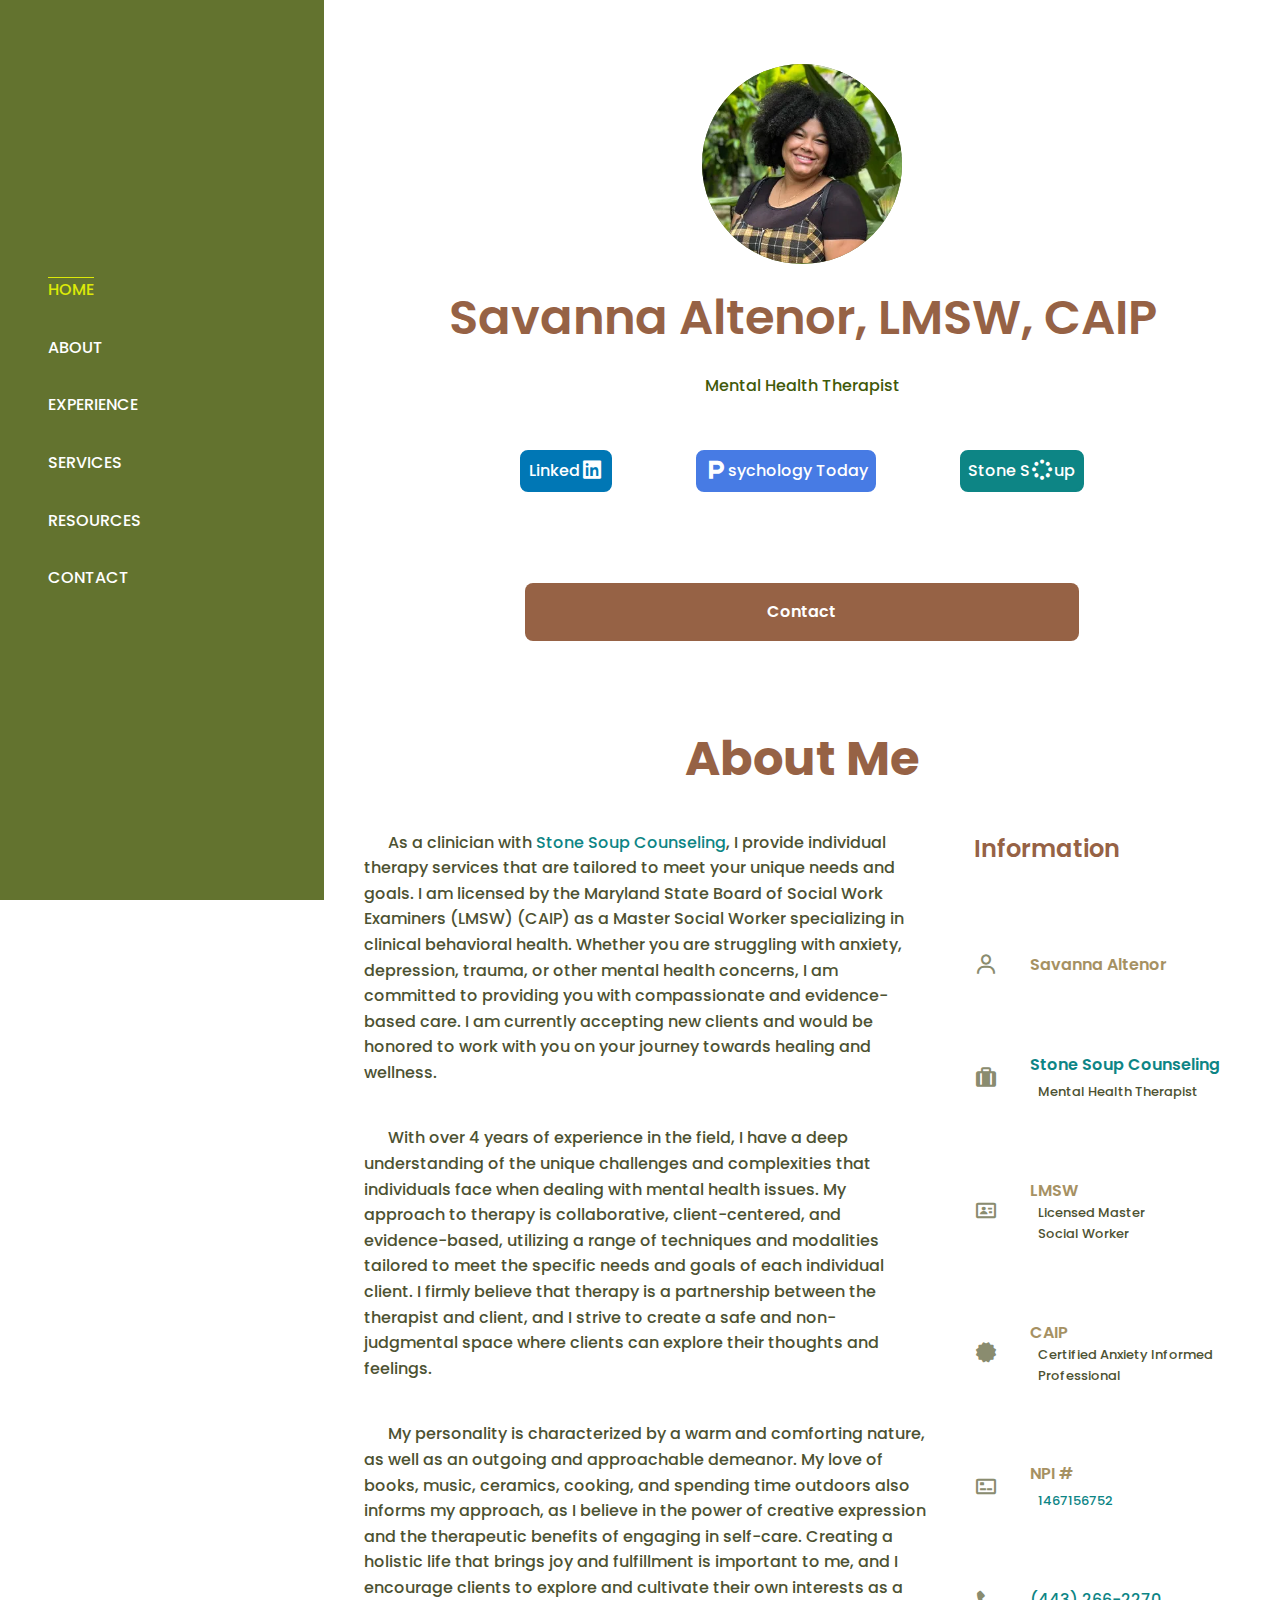
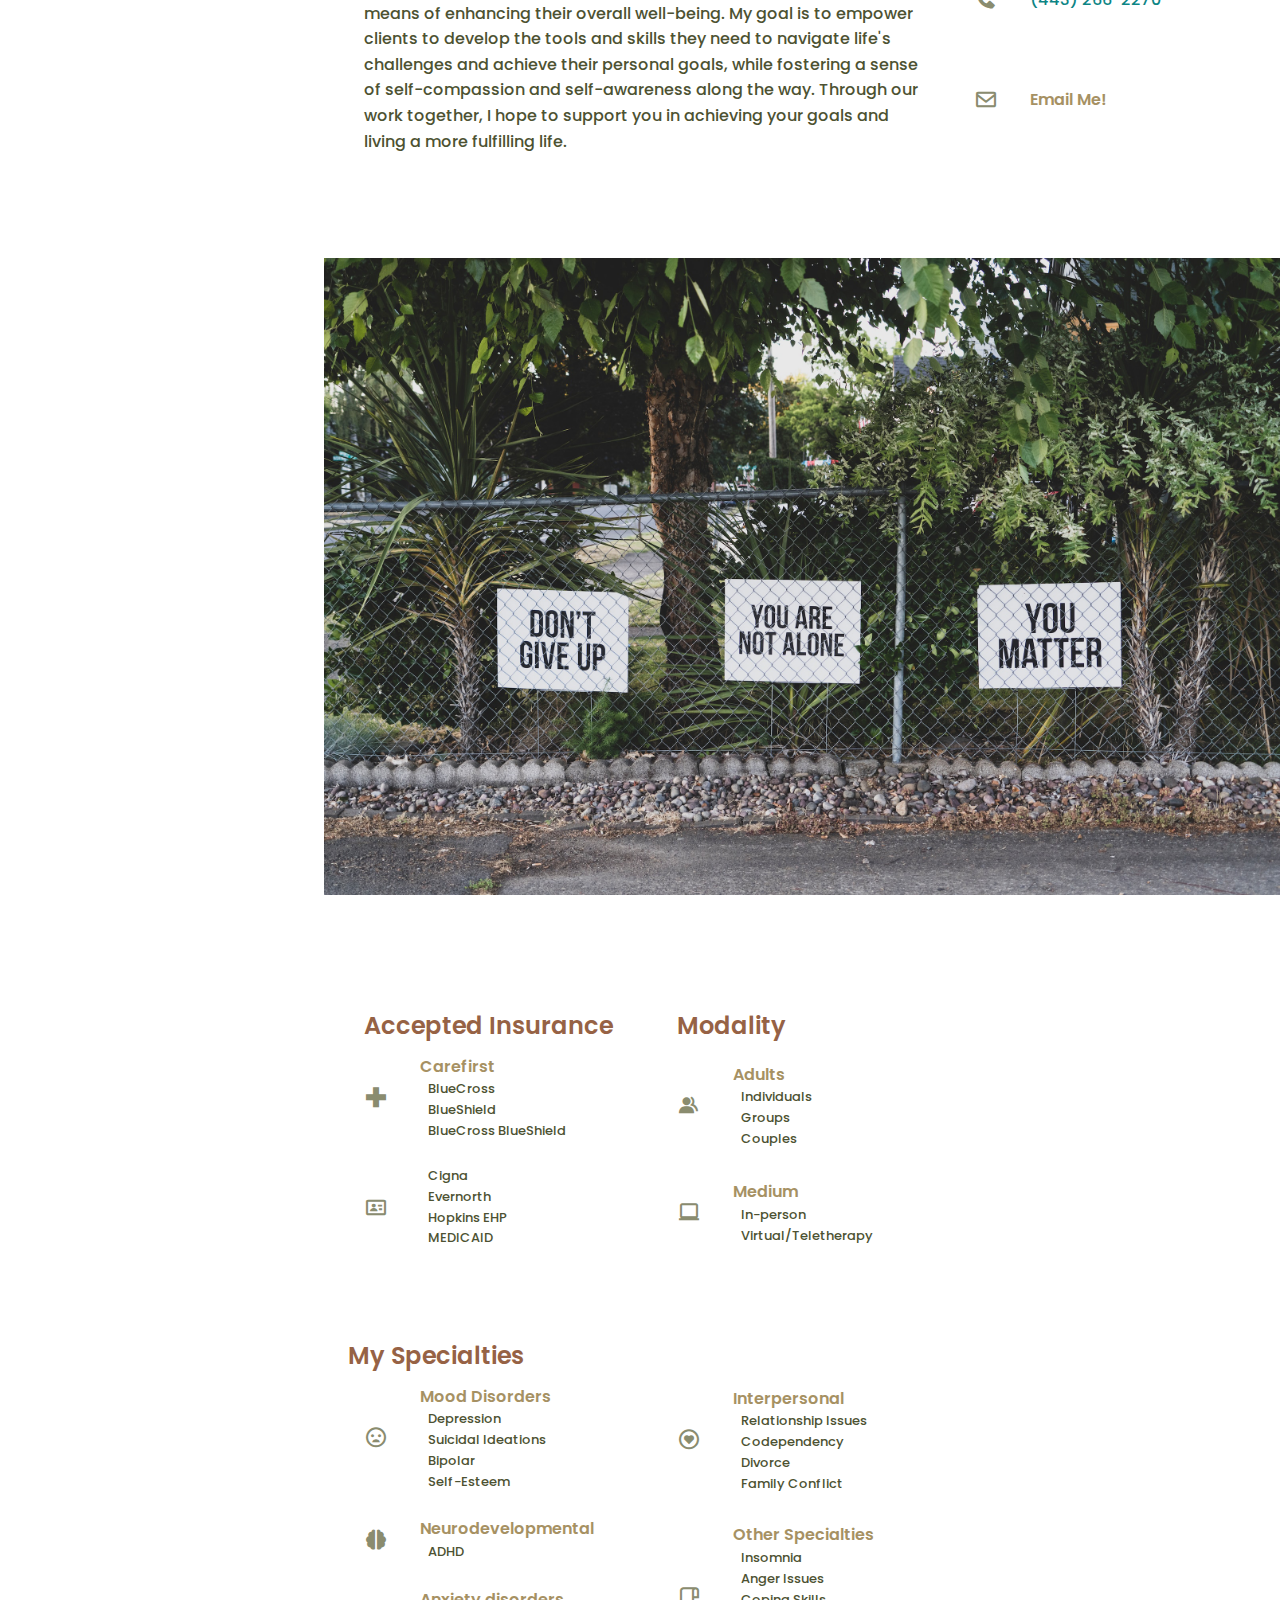
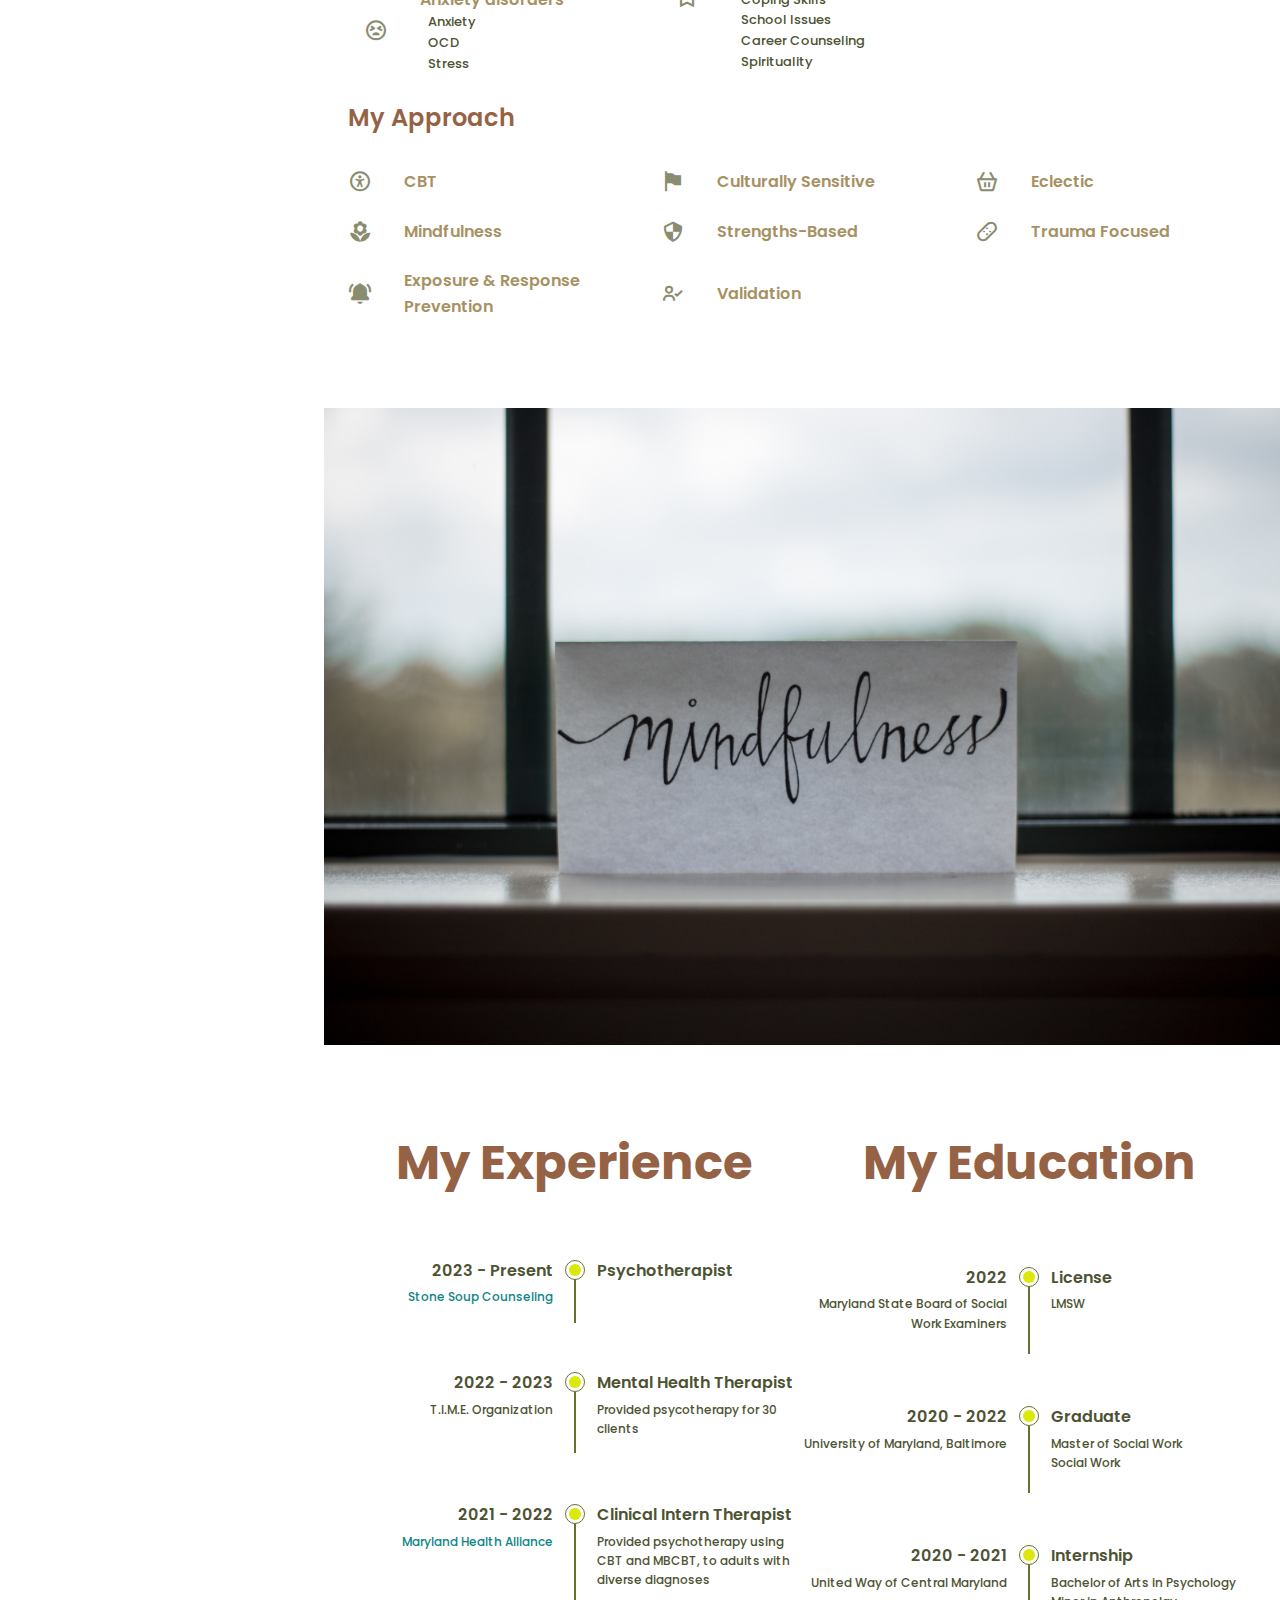
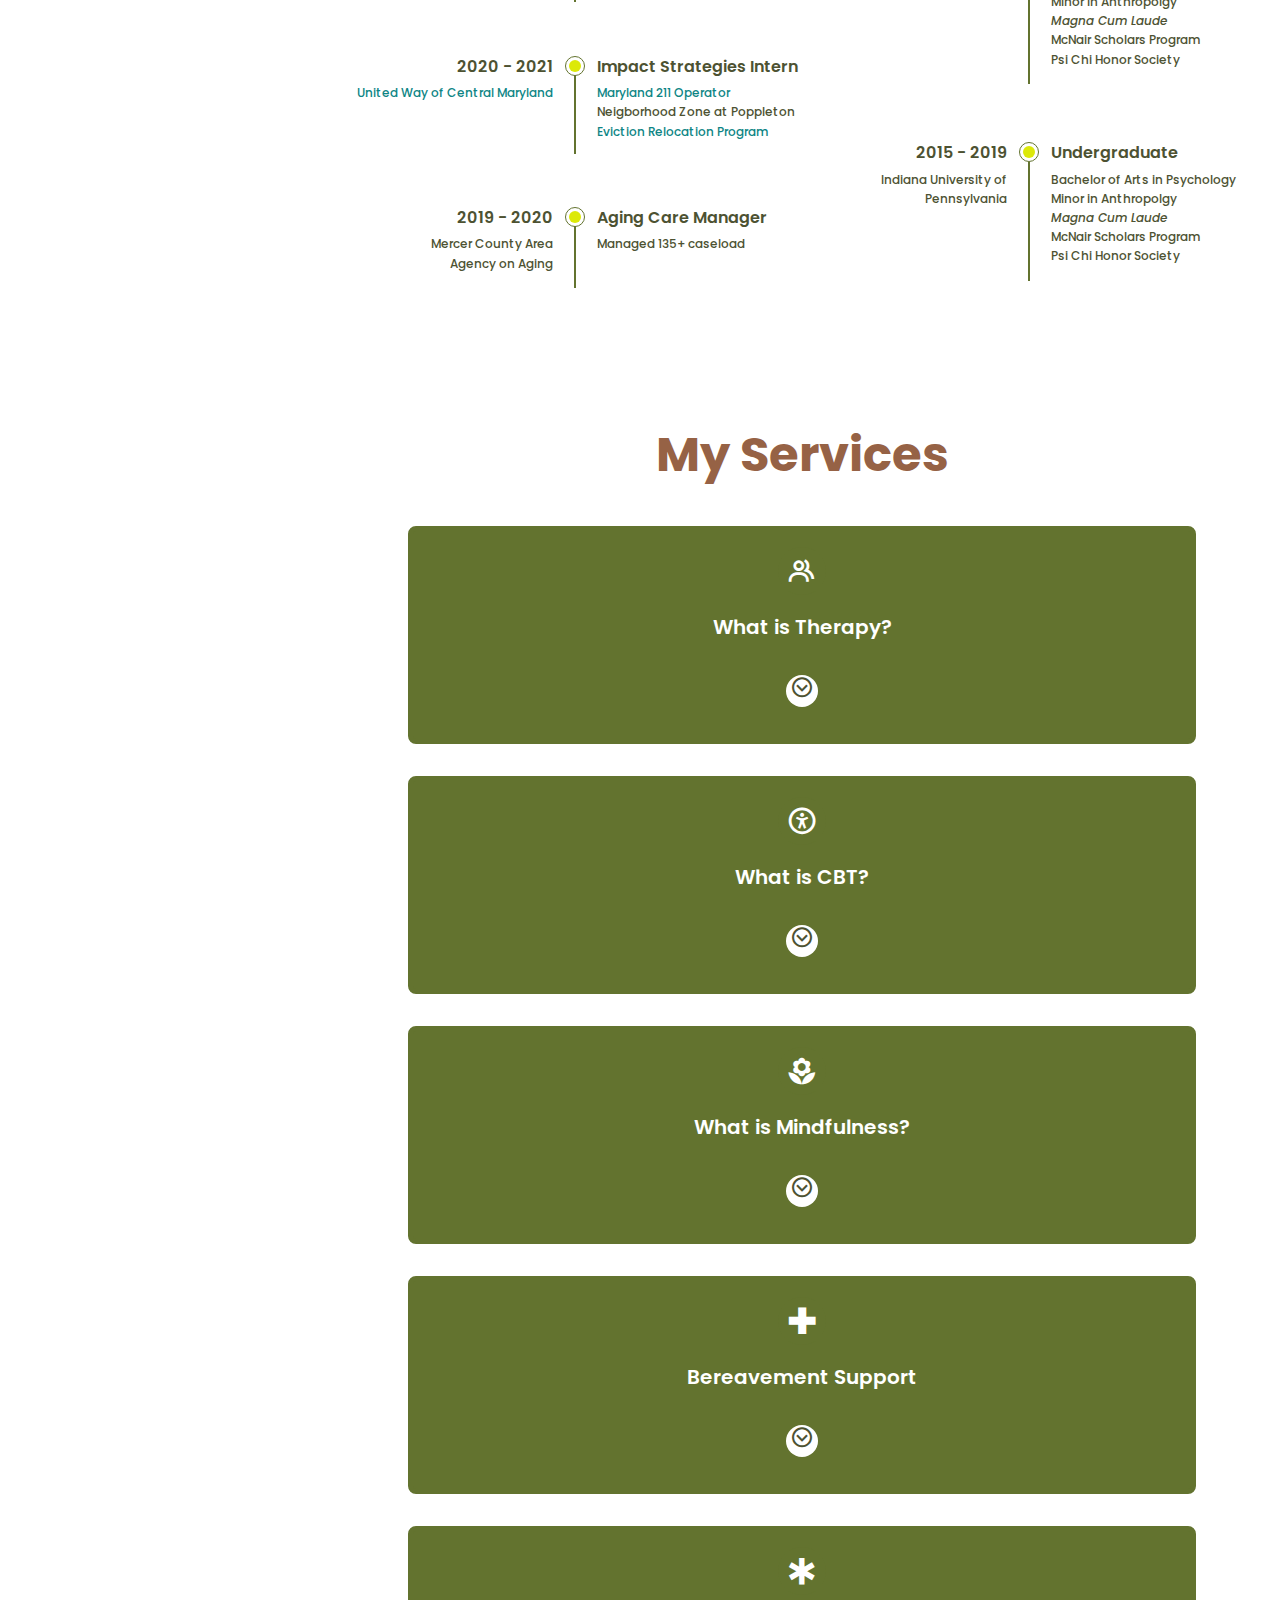
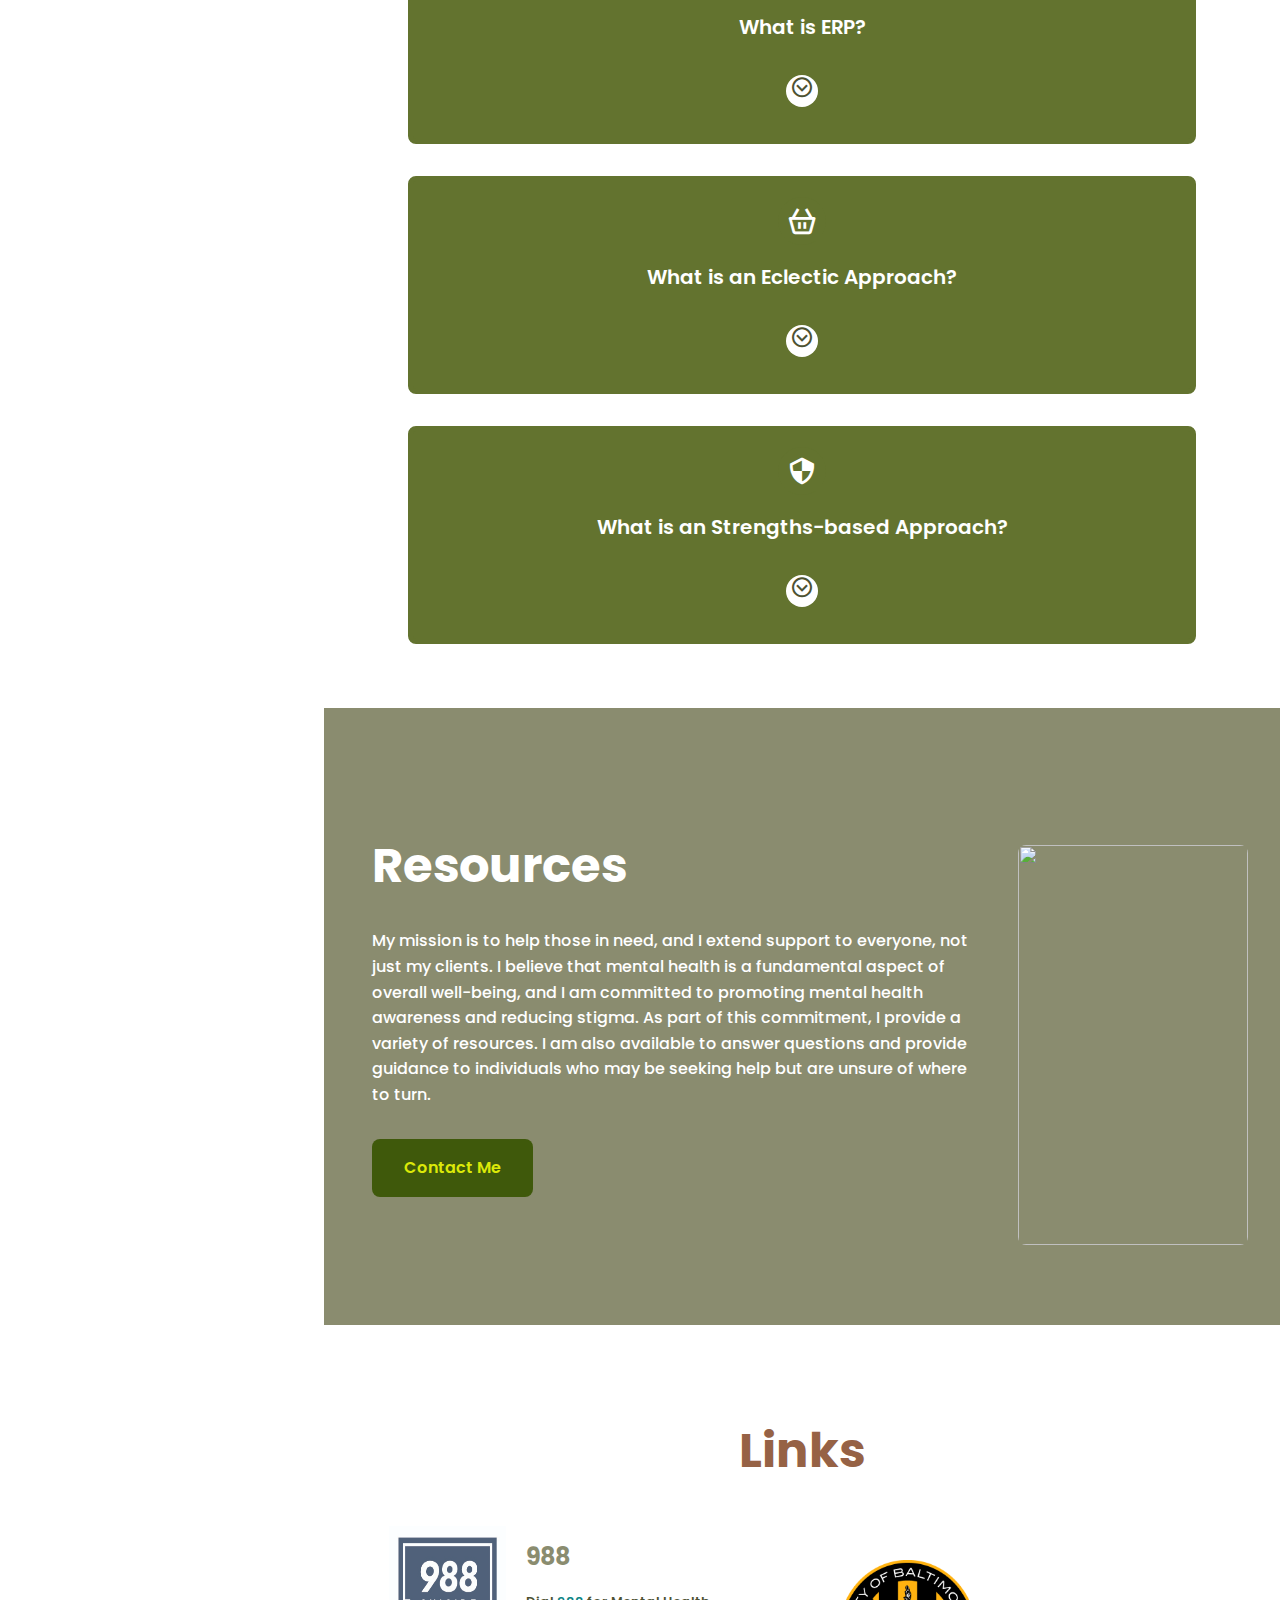
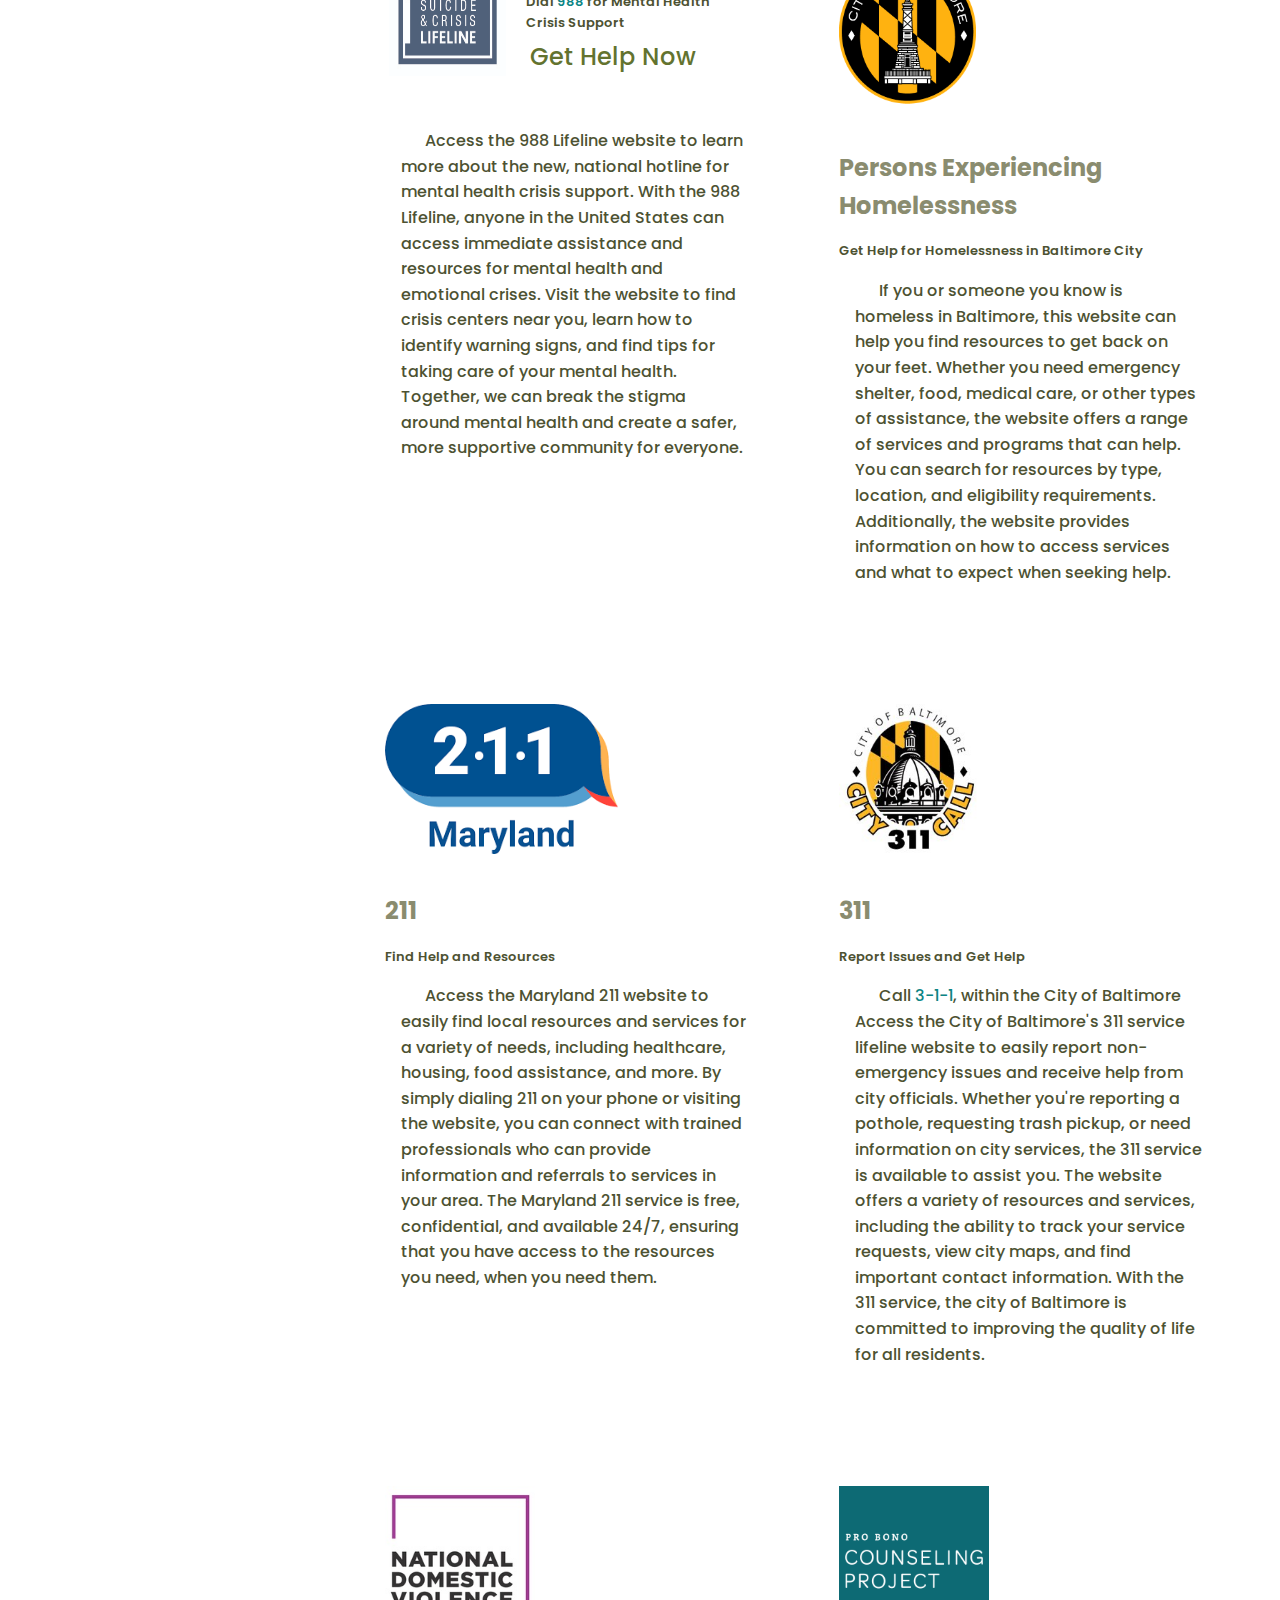
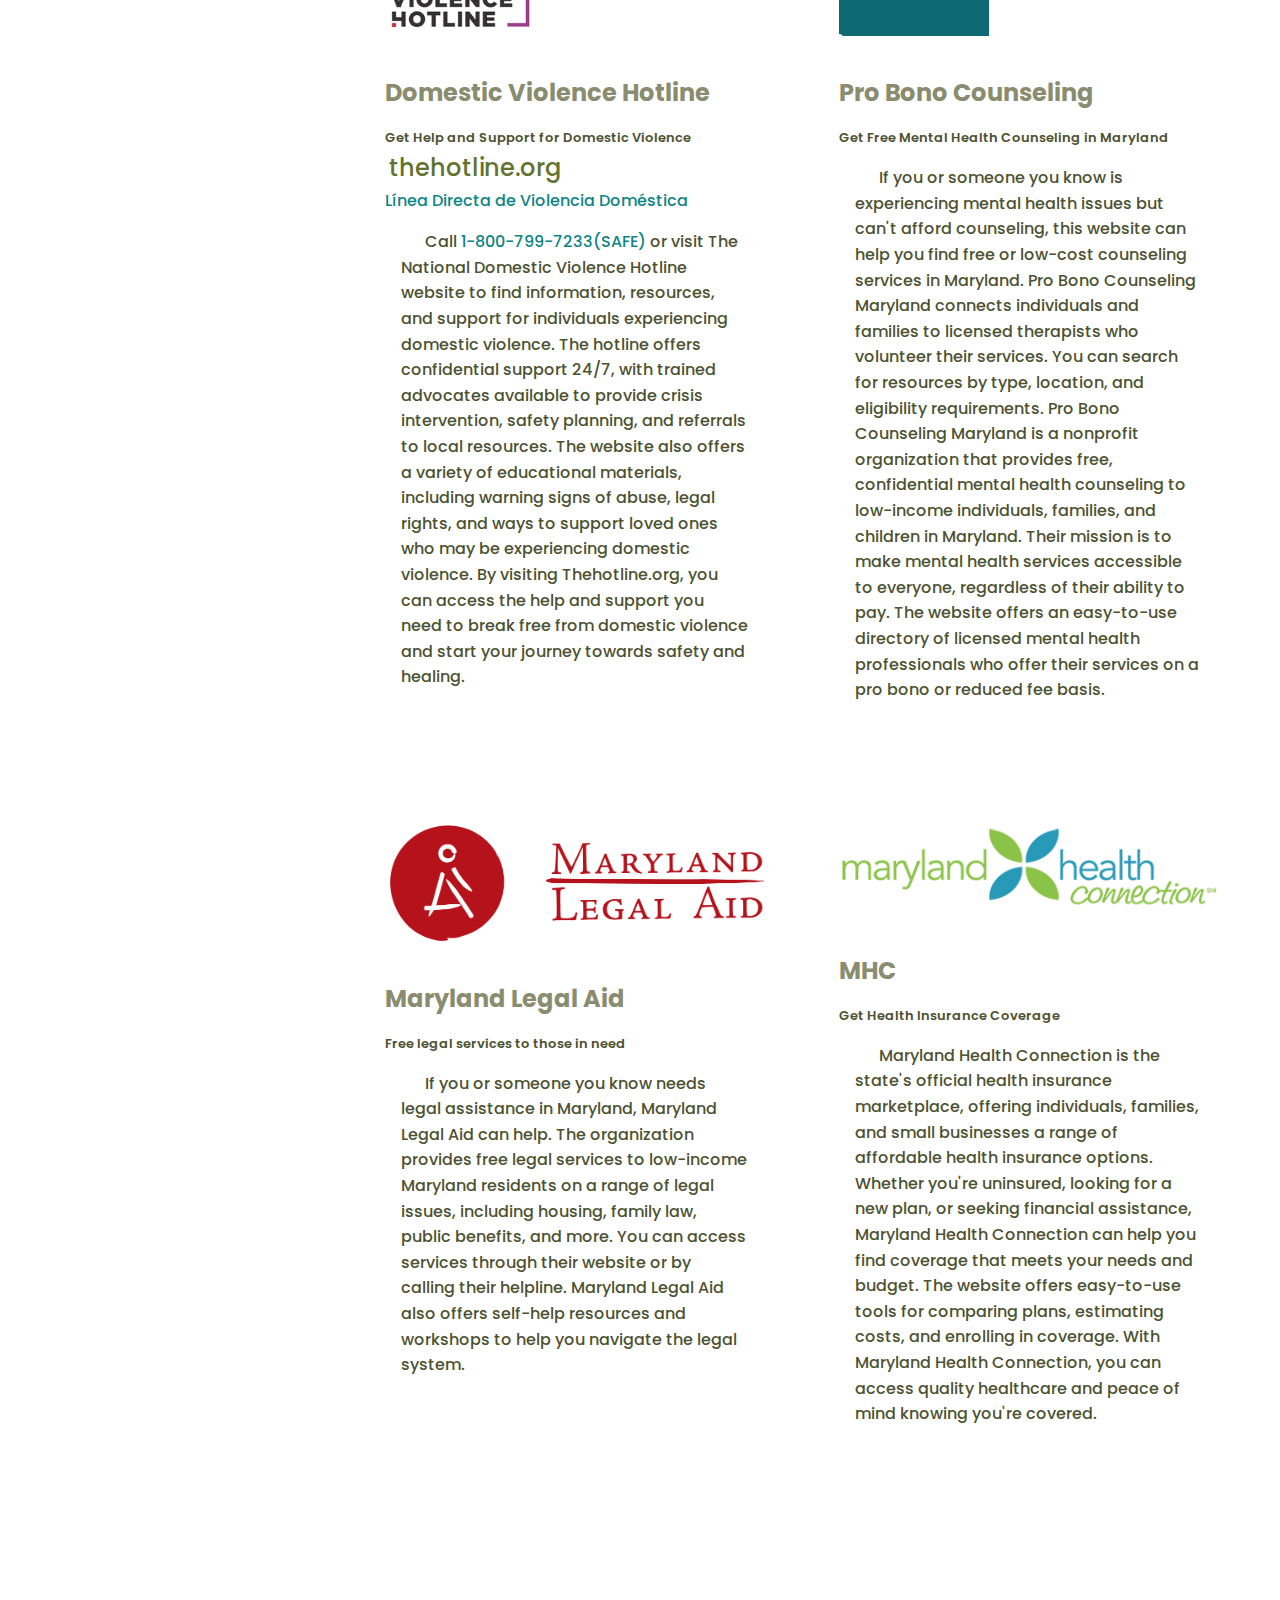
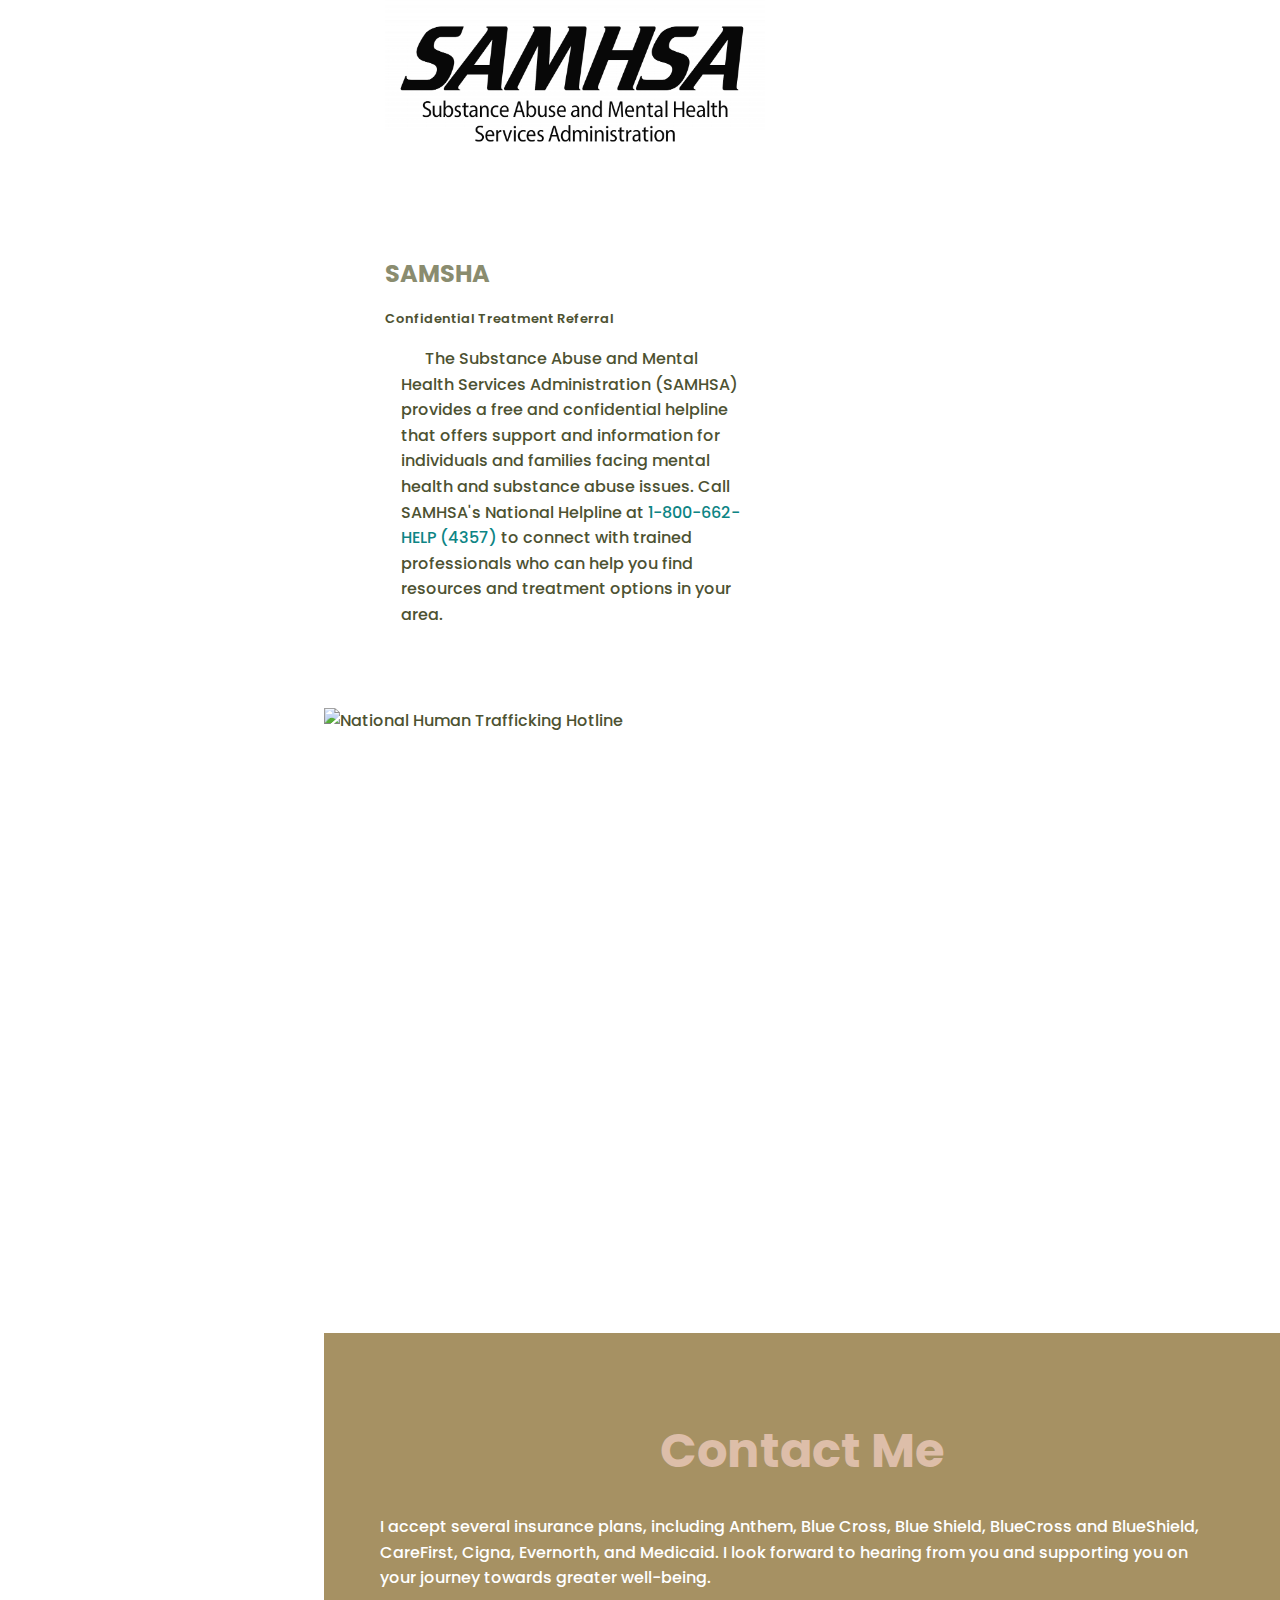
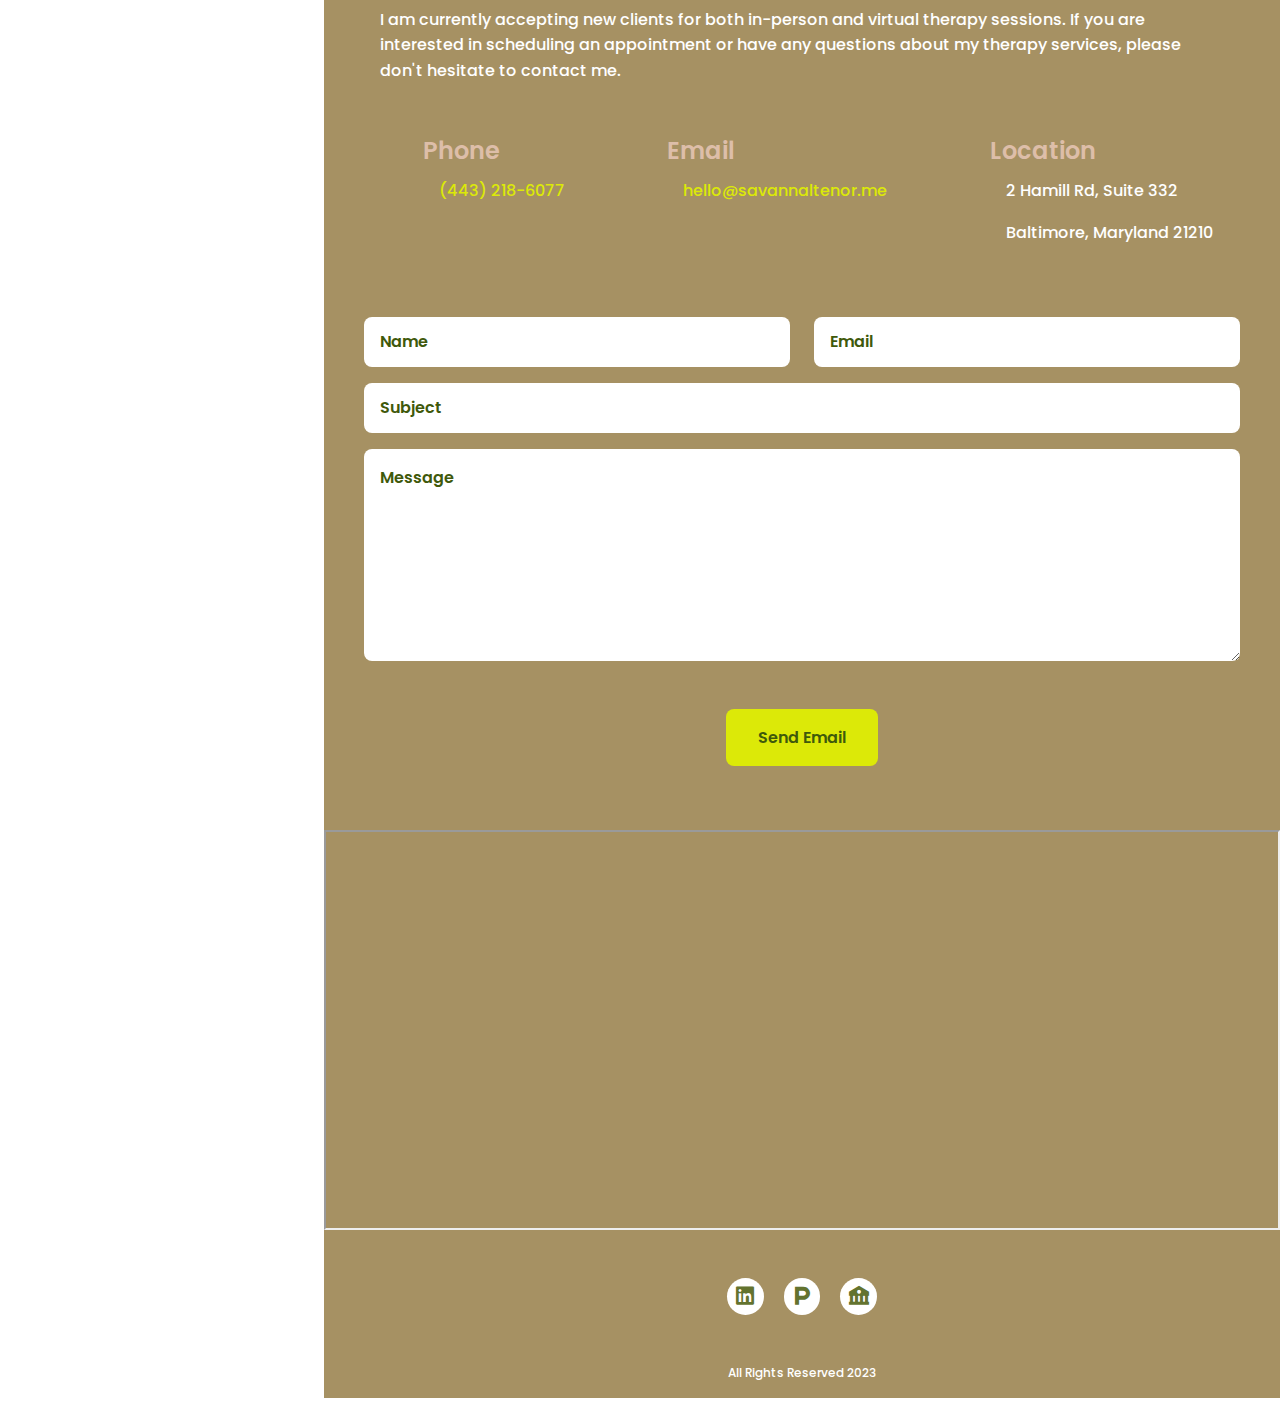
==== commit a542e60b: "BRANCH w3c: HTML Changes made for w3c validation" ====
--- a/index.html
+++ b/index.html
@@ -23,7 +23,7 @@
         <meta name="theme-color" content="#63732f">
 
         <!-- ===== CSS ===== -->
-        <link rel="stylesheet" href="./css/styles.css">
+        <link rel="stylesheet" href="css/styles.css">
     </head>
 
     <body>
@@ -35,7 +35,7 @@
                 </div>
 
                 <div>
-                    <a href="https://https://mdbnc.health.maryland.gov/bsweverification/Details.aspx?ID=45812"
+                    <a href="https://mdbnc.health.maryland.gov/bsweverification/Details.aspx?ID=45812"
                         class="nav__logo">LMSW</a>
                 </div>
 
@@ -62,8 +62,8 @@
                 <div class="home__container grid">
                     <div class="home__data">
                         <div class="home__img">
-                            <img class="" src="./images/greenhouseheadshot.png"
-                                alt="Headshot image of Savanna Altenor, Mental Health Therapist">
+                            <img src="images/greenhouseheadshot.png"
+                                alt="Headshot image of Savanna Altenor, Mental Health Therapist" loading="eager">
                         </div>
 
                         <h1 class="home__title">Savanna Altenor, LMSW, CAIP</h1>
@@ -192,10 +192,10 @@
                 </div>
             </section>
 
-            <section class="img-section">
-                <img src="/images/dan-meyers-you-matter.jpg"
+            <div class="img-section">
+                <img src="images/dan-meyers-you-matter.jpg"
                     alt="Image with three signs: 'Don't give up. You are not alone. You matter'.">
-            </section>
+            </div>
 
             <!-- =============== SPECIALTIES & APPROACH =============== -->
             <section class="special__approach section">
@@ -374,10 +374,10 @@
                 </div>
             </section>
 
-            <section class="img-section">
-                <img src="/images/lesly-juarez-DFtjXYd5Pto-unsplash.jpg"
-                    alt="sign in window sill with the word 'mindfulness written in cursive' ">
-            </section>
+            <div class="img-section">
+                <img src="images/lesly-juarez-DFtjXYd5Pto-unsplash.jpg"
+                    alt="sign in window sill with the word 'mindfulness' written in cursive">
+            </div>
 
             <!--===== EXPERIENCE =====-->
             <section class="experience section" id="experience">
@@ -457,7 +457,7 @@
                         <div>
                             <h3 class="exp__position">Impact Strategies Intern</h3>
                             <span class="exp__description">
-                                <a class="exp__link" href="https://www.uwcm.org/211" alt="">Maryland 211 Operator</a>
+                                <a class="exp__link" href="https://www.uwcm.org/211">Maryland 211 Operator</a>
                             </span>
                             <span class="exp__description">Neigborhood Zone at Poppleton</span>
                             <span class="exp__description">
@@ -777,8 +777,9 @@
                 </div>
             </section>
 
-            <img src="/images/nik-destinations.jpg"
-                alt="a small potted plant sitting next to a sign that says difficult roads lead to beautiful destinations.">
+            <img src="images/nik-destinations.jpg"
+                alt="a small potted plant sitting next to a sign that says difficult roads lead to beautiful destinations."
+                loading="lazy">
 
             <!--===== RESOURCES =====-->
             <section class="resources" id="resources">
@@ -797,8 +798,7 @@
                                 Me</a>
                         </div>
 
-                        <img src="./images/howareyoureally-unsplash.jpg" alt="" class="resources__img" height="600px"
-                            width="500px">
+                        <img src="images/howareyoureally-unsplash.jpg" alt="" class="resources__img">
                     </div>
                 </div>
             </section>
@@ -810,7 +810,7 @@
                     <div class="links__group">
                         <div class="links__group-head flex">
                             <a href="https://988lifeline.org/talk-to-someone-now/" class="links__link">
-                                <img src="./images/988images/988-square-slate.jpg" alt="" class="links__logo
+                                <img src="images/988images/988-square-slate.jpg" alt="" class="links__logo
                             ">
                             </a>
                             <div class="links__info flex">
@@ -838,7 +838,7 @@
 
                     <div class="links__group">
                         <a href="https://homeless.baltimorecity.gov/get-help-now" class="links__link">
-                            <img src="./images/baltimore_logo_2020.png" alt="the city of baltimore logo"
+                            <img src="images/baltimore_logo_2020.png" alt="the city of baltimore logo"
                                 class="links__logo">
                         </a>
                         <h2 class="links__title">Persons Experiencing Homelessness</h2>
@@ -856,7 +856,7 @@
 
                     <div class="links__group">
                         <a href="https://211md.org/" class="links__link">
-                            <img src="/images/md211.png"
+                            <img src="images/md211.png"
                                 alt="a blue and orange speech bubble with the words 211 maryland on it."
                                 class="links__logo">
                         </a>
@@ -874,7 +874,7 @@
 
                     <div class="links__group">
                         <a href="https://311services.baltimorecity.gov/" class="links__link">
-                            <img src="./images/baltimore311.jpg" alt="logo dor baltimore 311 service" class="links__logo
+                            <img src="images/baltimore311.jpg" alt="logo dor baltimore 311 service" class="links__logo
                             ">
                         </a>
                         <h2 class="links__title">311</h2>
@@ -894,7 +894,7 @@
 
                     <div class="links__group">
                         <a href="https://www.thehotline.org/" class="links__link links__logo">
-                            <img src="/images/DOMESTIC_VIOLENCE_HOTLINE_Logo.jpg" alt="" class="links__logo
+                            <img src="images/DOMESTIC_VIOLENCE_HOTLINE_Logo.jpg" alt="" class="links__logo
                             ">
                         </a>
                         <h2 class="links__title">Domestic Violence Hotline</h2>
@@ -919,7 +919,7 @@
 
                     <div class="links__group">
                         <a href="https://www.probonocounseling.org/" class="links__link">
-                            <img src="/images/PBCP-SiteIcon.png" alt="" class="links__logo">
+                            <img src="images/PBCP-SiteIcon.png" alt="" class="links__logo">
                         </a>
                         <h2 class="links__title">Pro Bono Counseling</h2>
                         <h3 class="links__subtitle">Get Free Mental Health Counseling in Maryland</h3>
@@ -946,7 +946,7 @@
 
                     <div class="links__group">
                         <a href="https://www.mdlab.org/" class="links__link">
-                            <img src="/images/maryland-legal-aid-logo-Color.png" alt="">
+                            <img src="images/maryland-legal-aid-logo-Color.png" alt="">
                         </a>
                         <h2 class="links__title">Maryland Legal Aid</h2>
                         <h3 class="links__subtitle">Free legal services to those in need</h3>
@@ -963,7 +963,7 @@
 
                     <div class="links__group">
                         <a href="https://www.marylandhealthconnection.gov/" class="links__link">
-                            <img src="/images/mhc_h_400-3.png" alt="">
+                            <img src="images/mhc_h_400-3.png" alt="">
                         </a>
                         <h2 class="links__title">MHC</h2>
                         <h3 class="links__subtitle">Get Health Insurance Coverage</h3>
@@ -983,7 +983,7 @@
 
                     <div class="links__group">
                         <a href="https://www.samhsa.gov/find-help/national-helpline" class="links__link">
-                            <img src="/images/samsa_png_270_kb.png" alt="">
+                            <img src="images/samsa_png_270_kb.png" alt="">
                         </a>
                         <h2 class="links__title">SAMSHA</h2>
                         <h3 class="links__subtitle">Confidential Treatment Referral</h3>
@@ -996,20 +996,17 @@
                         </p>
                     </div>
                 </div>
-
             </section>
 
-            <section class="right__call">
-                <img src="/images/911.211.311_English.png" alt="">
-            </section>
-
-            <section class="module">
-
-
+            <div class="right__call">
+                <img src="images/911.211.311_English.png" alt="" loading="lazy">
+            </div>
+
+            <div class="module">
                 <img id="HotlineMap"
                     src="https://humantraffickinghotline.org/sites/default/files/2023-01/hotline-widget-big.png"
                     usemap="#HotlineModuleMap" alt="National Human Trafficking Hotline" height="180" width="275">
-                <map name="HotlineModuleMap" id="ModuleMap">
+                <map name="ModuleMap" id="ModuleMap">
                     <area shape="rect" coords="0,0,255,43" href="https://www.humantraffickinghotline.org/"
                         alt="National Human Trafficking hotline" title="National Human Trafficking Hotline">
 
@@ -1024,7 +1021,7 @@
                         alt="Human Trafficking Information &amp;amp; Resources"
                         title="Human Trafficking Information &amp;amp; Resources">
                 </map>
-            </section>
+            </div>
         </main>
 
         <!--===== FOOTER =====-->
@@ -1057,9 +1054,6 @@
 
                         <div class="contact__group">
                             <h3 class="contact__subtitle">Email</h3>
-                            <!-- <a class="contact__link email__long"
-                                href="mailto:savannaaltenor@stonesoupcounseling.com">savannaaltenor@stonesoupcounseling.com</a> -->
-
                             <a href="mailto:hello@savannaltenor.me" class="contact__link">hello@savannaltenor.me</a>
                         </div>
 
@@ -1067,7 +1061,6 @@
                             <h3 class="contact__subtitle">Location</h3>
                             <ul class="contact__list">
                                 <li class="contact__item">2 Hamill Rd, Suite 332</li>
-                                <!-- <li class="contact__item">Cross Keys, Roland Park</li> -->
                                 <li class="contact__item">Baltimore, Maryland 21210</li>
                             </ul>
                         </div>
@@ -1075,7 +1068,7 @@
 
 
                     <div class="contact__container grid">
-                        <form action="" class="contact__form" id="contactForm">
+                        <form class="contact__form" id="contactForm">
                             <div class="contact__inputs">
                                 <input type="text" placeholder="Name" name="name" class="contact__input" id="formName"
                                     required>
@@ -1087,12 +1080,9 @@
                                 id="formSubject" required>
 
                             <textarea name="message" placeholder="Message" class="contact__input" id="formMessage"
-                                cols="0" rows="10" required></textarea>
+                                cols="40" rows="10" required></textarea>
 
                             <input type="submit" class="button contact__button" id="formButton" value="Send Email">
-                            <!-- 
-                            <button class="button contact__button" onclick="sendMail()">Send
-                                Message</button> -->
                         </form>
                     </div>
                 </section>
@@ -1115,15 +1105,14 @@
                     </a>
 
                     <a href="https://mdbnc.health.maryland.gov/bsweverification/Details.aspx?ID=45812"
-                        class="footer__link" alt="License Verification"><i class="bx bxs-bank footer__icon"></i></a>
+                        class="footer__link"><i class="bx bxs-bank footer__icon"></i></a>
                 </div>
             </div>
 
             <div class="badge">
                 <a href="https://www.psychologytoday.com/profile/1118513" class="sx-verified-seal"></a>
 
-                <script type="text/javascript" src="https://member.psychologytoday.com/verified-seal.js" data-badge="17"
-                    data-id="1118513"
+                <script src="https://member.psychologytoday.com/verified-seal.js" data-badge="17" data-id="1118513"
                     data-code="aHR0cHM6Ly93d3cucHN5Y2hvbG9neXRvZGF5LmNvbS9hcGkvdmVyaWZpZWQtc2VhbC9zZWFscy9bQkFER0VdL3Byb2ZpbGUvW1BST0ZJTEVfSURdP2NhbGxiYWNrPXN4Y2FsbGJhY2s="></script>
             </div>
 
@@ -1133,12 +1122,12 @@
         </footer>
 
         <!--===== MAIN JS =====-->
-        <script src="./js/main.js"></script>
+        <script src="js/main.js"></script>
 
         <!--===== EMAIL JS =====-->
-        <script type="text/javascript" src="https://cdn.jsdelivr.net/npm/@emailjs/browser@3/dist/email.min.js">
+        <script src="https://cdn.jsdelivr.net/npm/@emailjs/browser@3/dist/email.min.js">
         </script>
-        <script src="./js/email.js"></script>
+        <script src="js/email.js"></script>
     </body>
 
 </html>--- a/css/styles.css
+++ b/css/styles.css
@@ -688,6 +688,8 @@
 }
 
 .resources__img {
+    height: 600px;
+    width: 500px;
     justify-self: center;
     border-radius: 0.5rem;
     margin: 0 2rem 2rem 0;
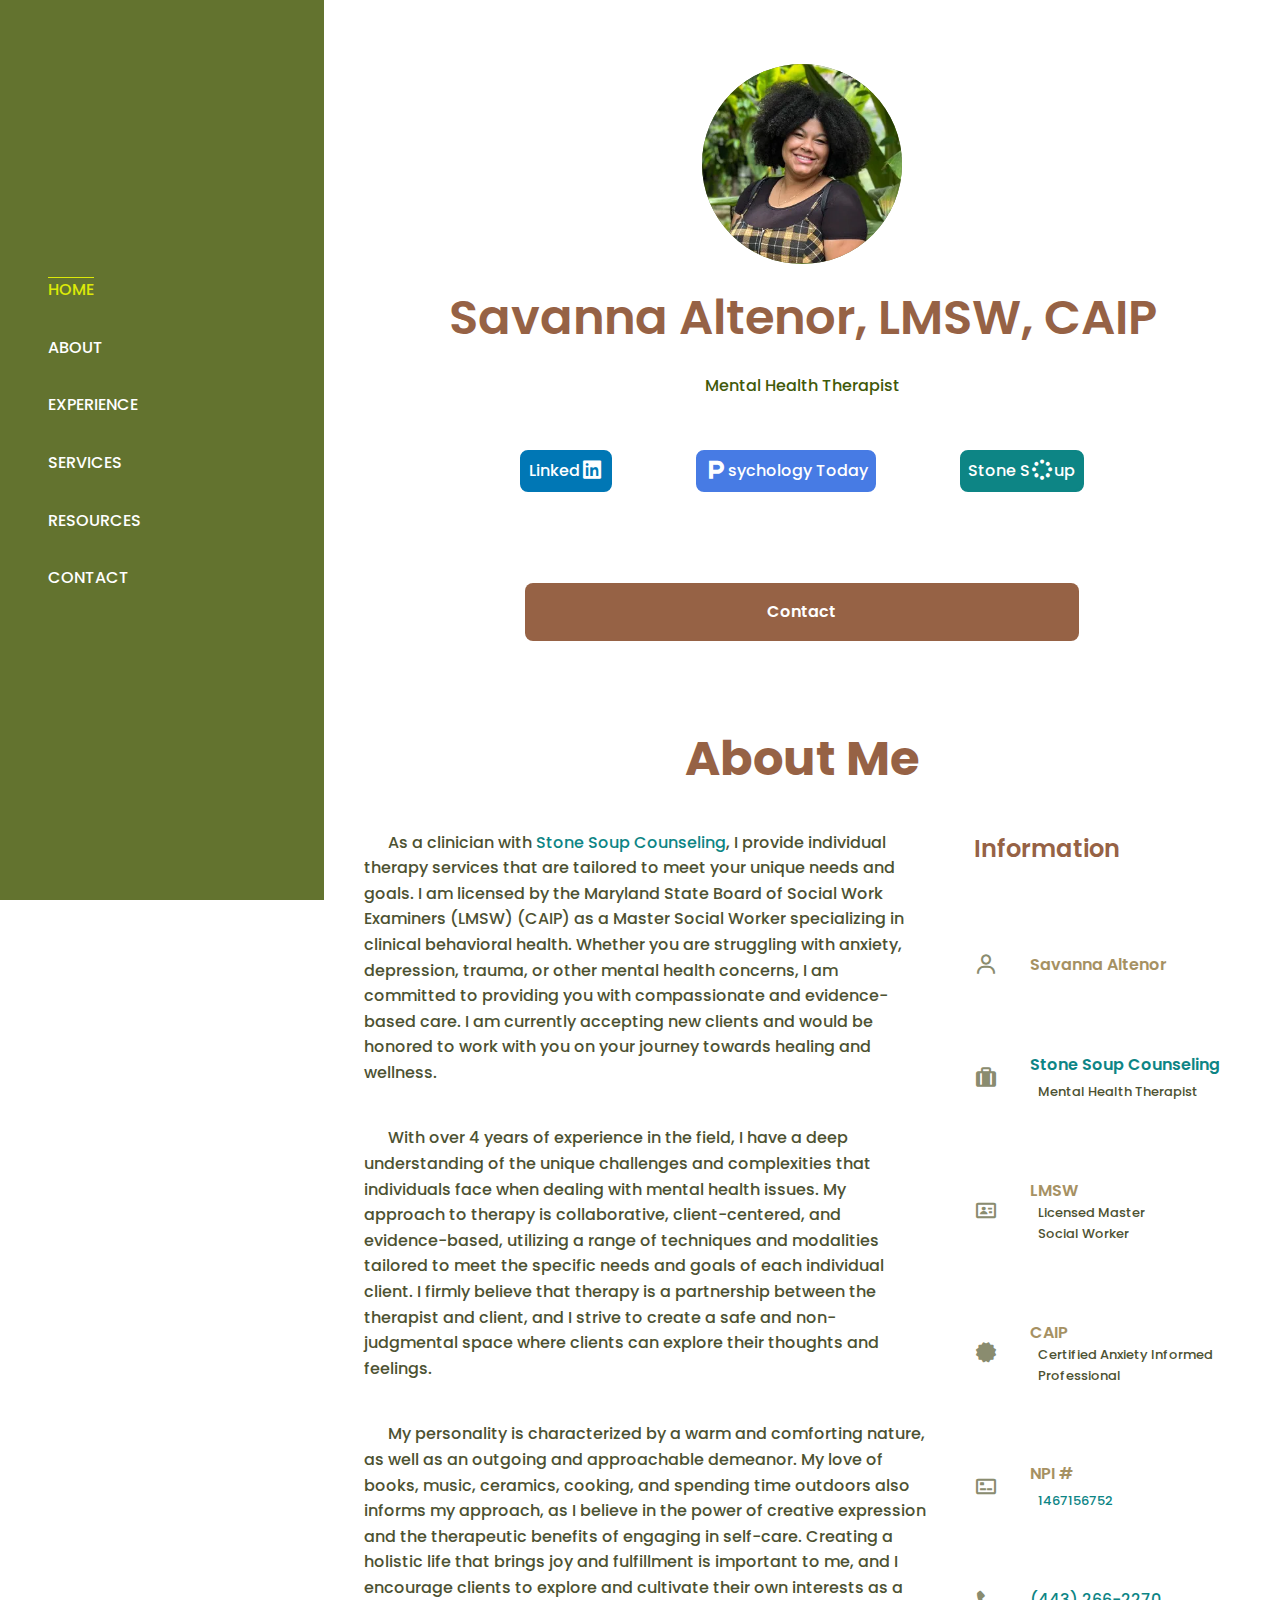
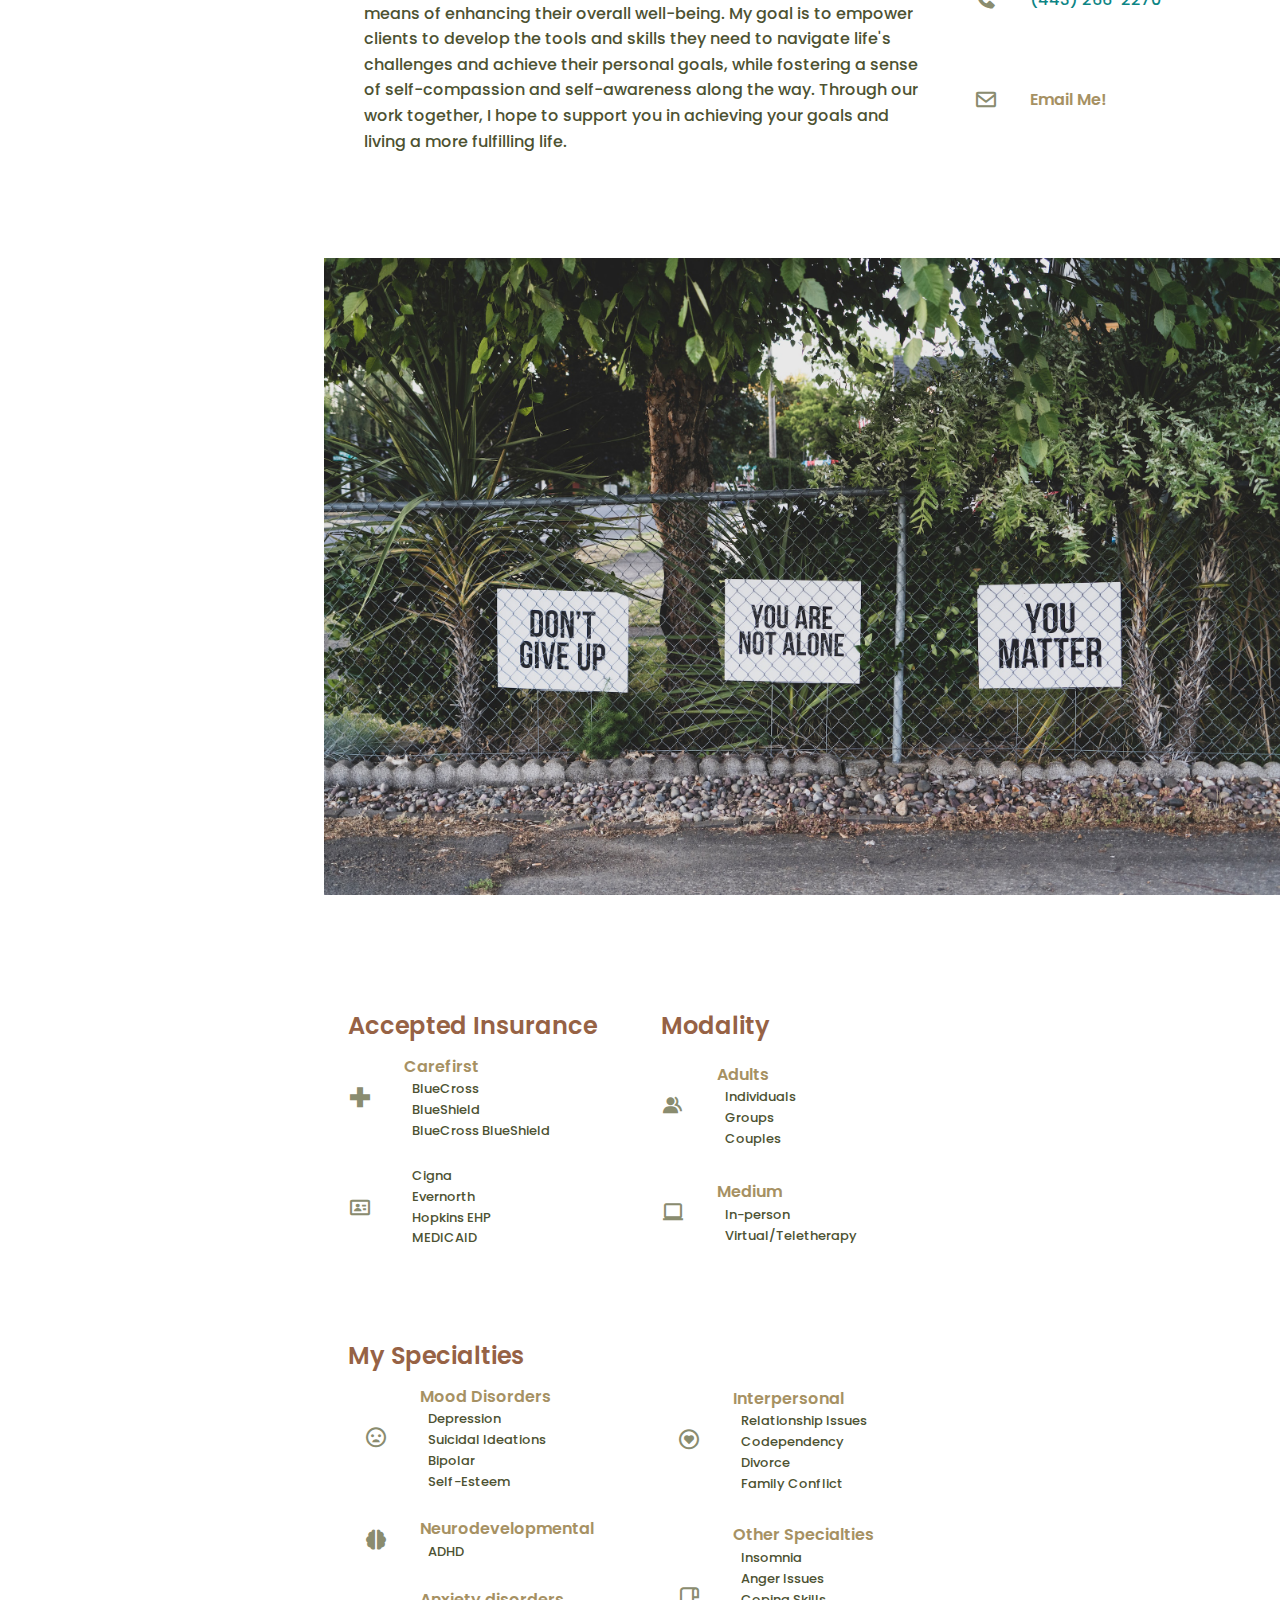
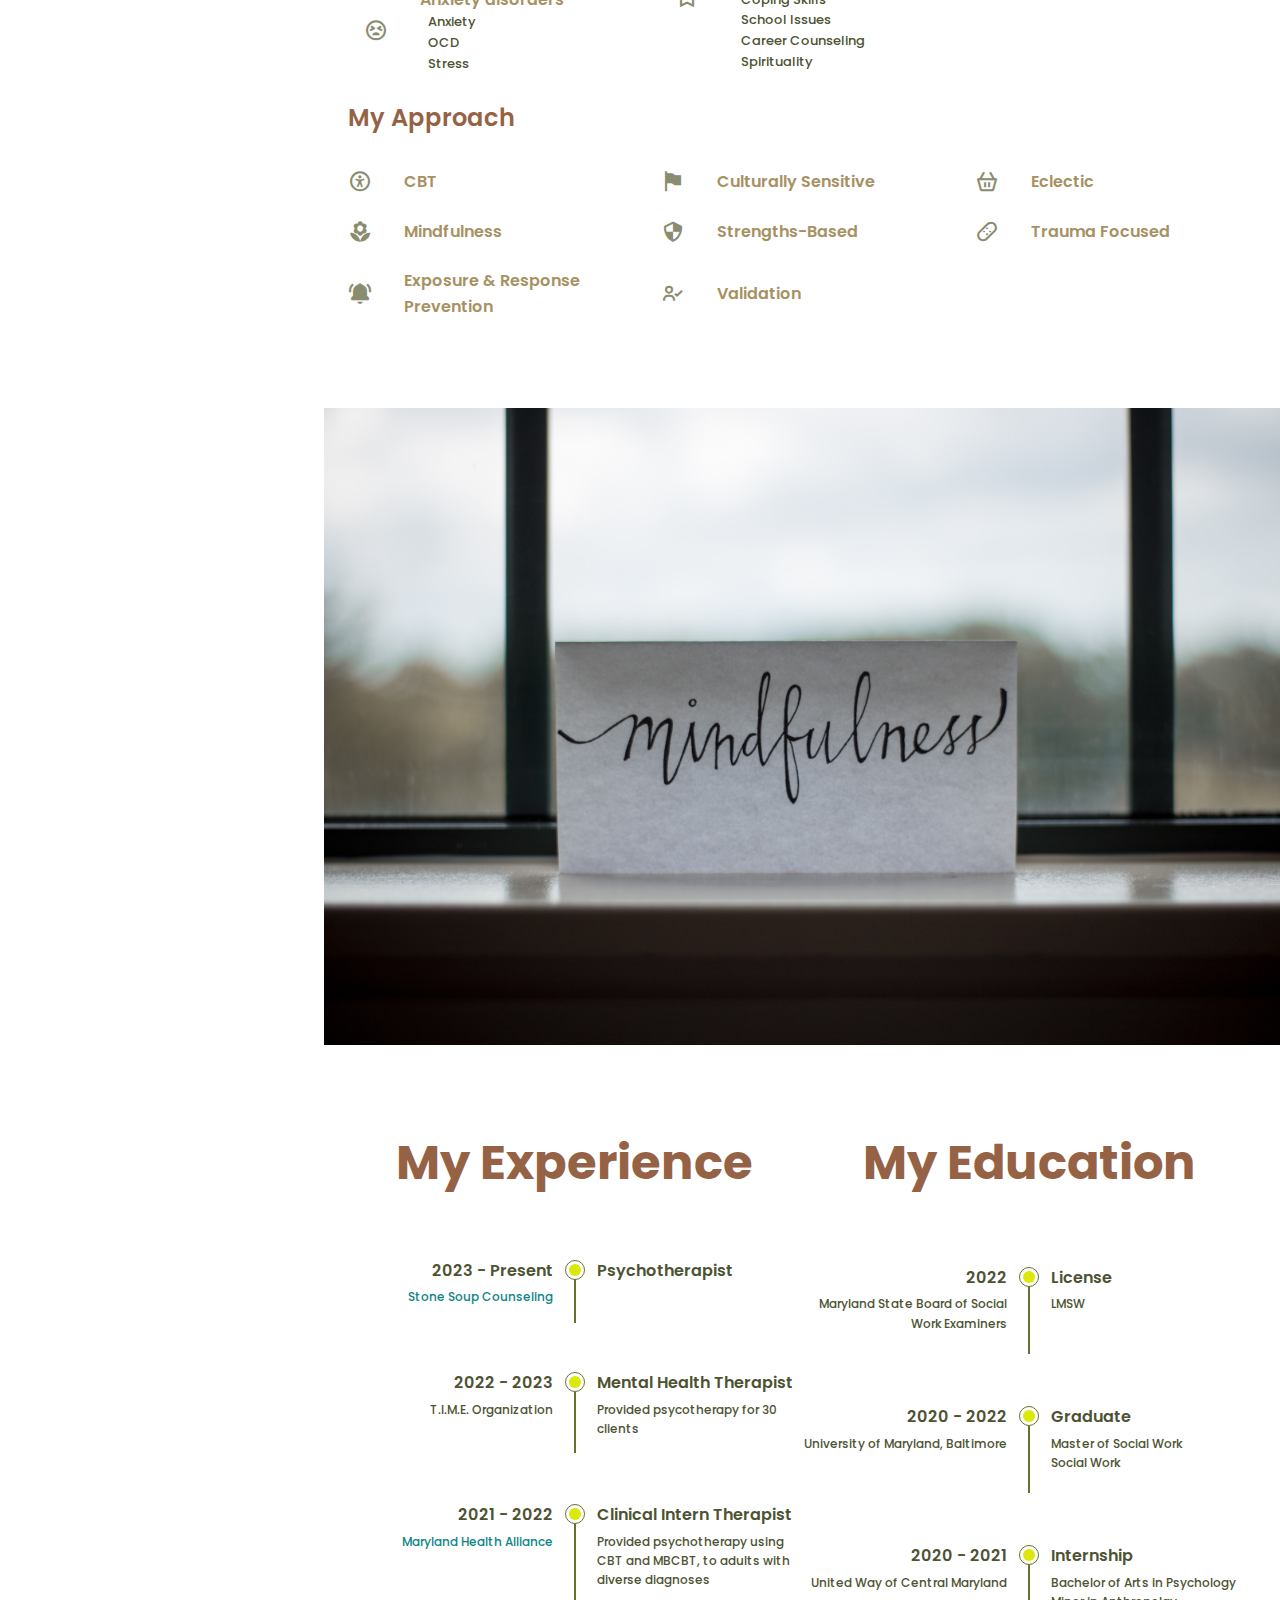
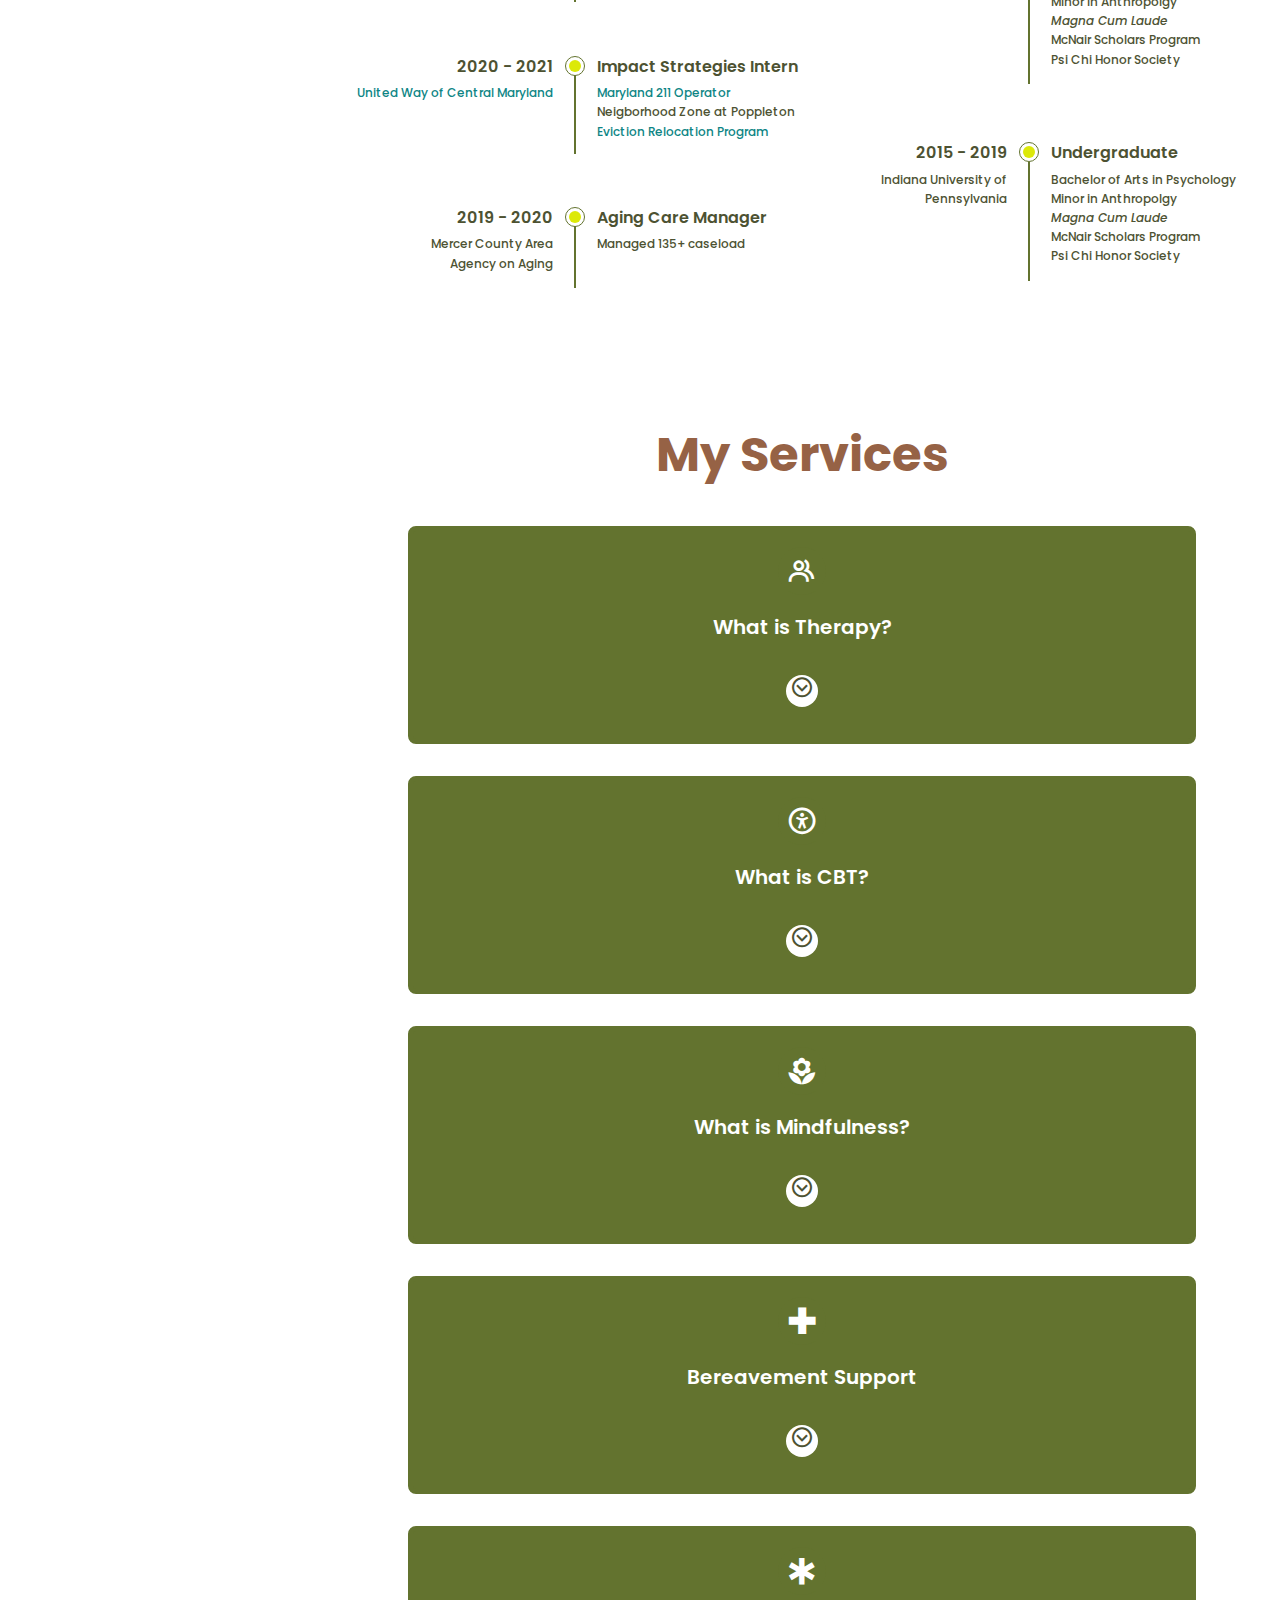
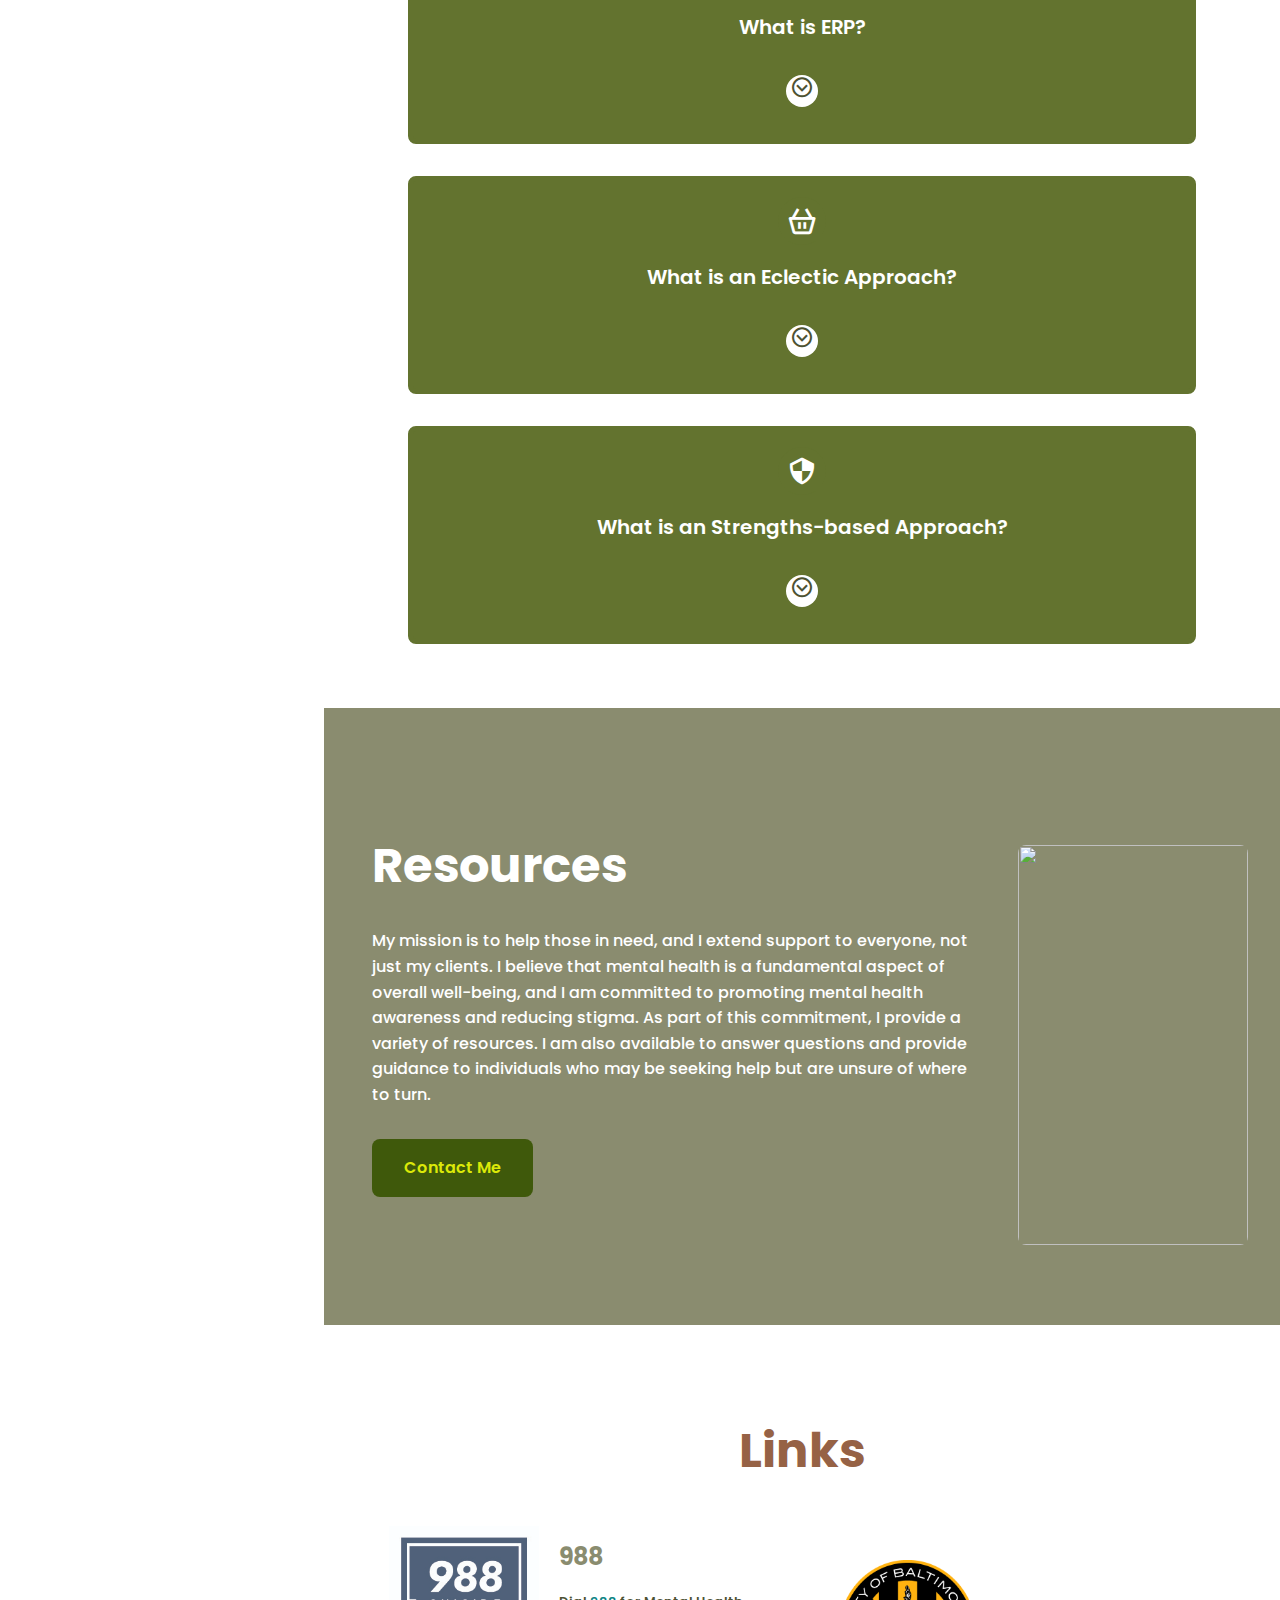
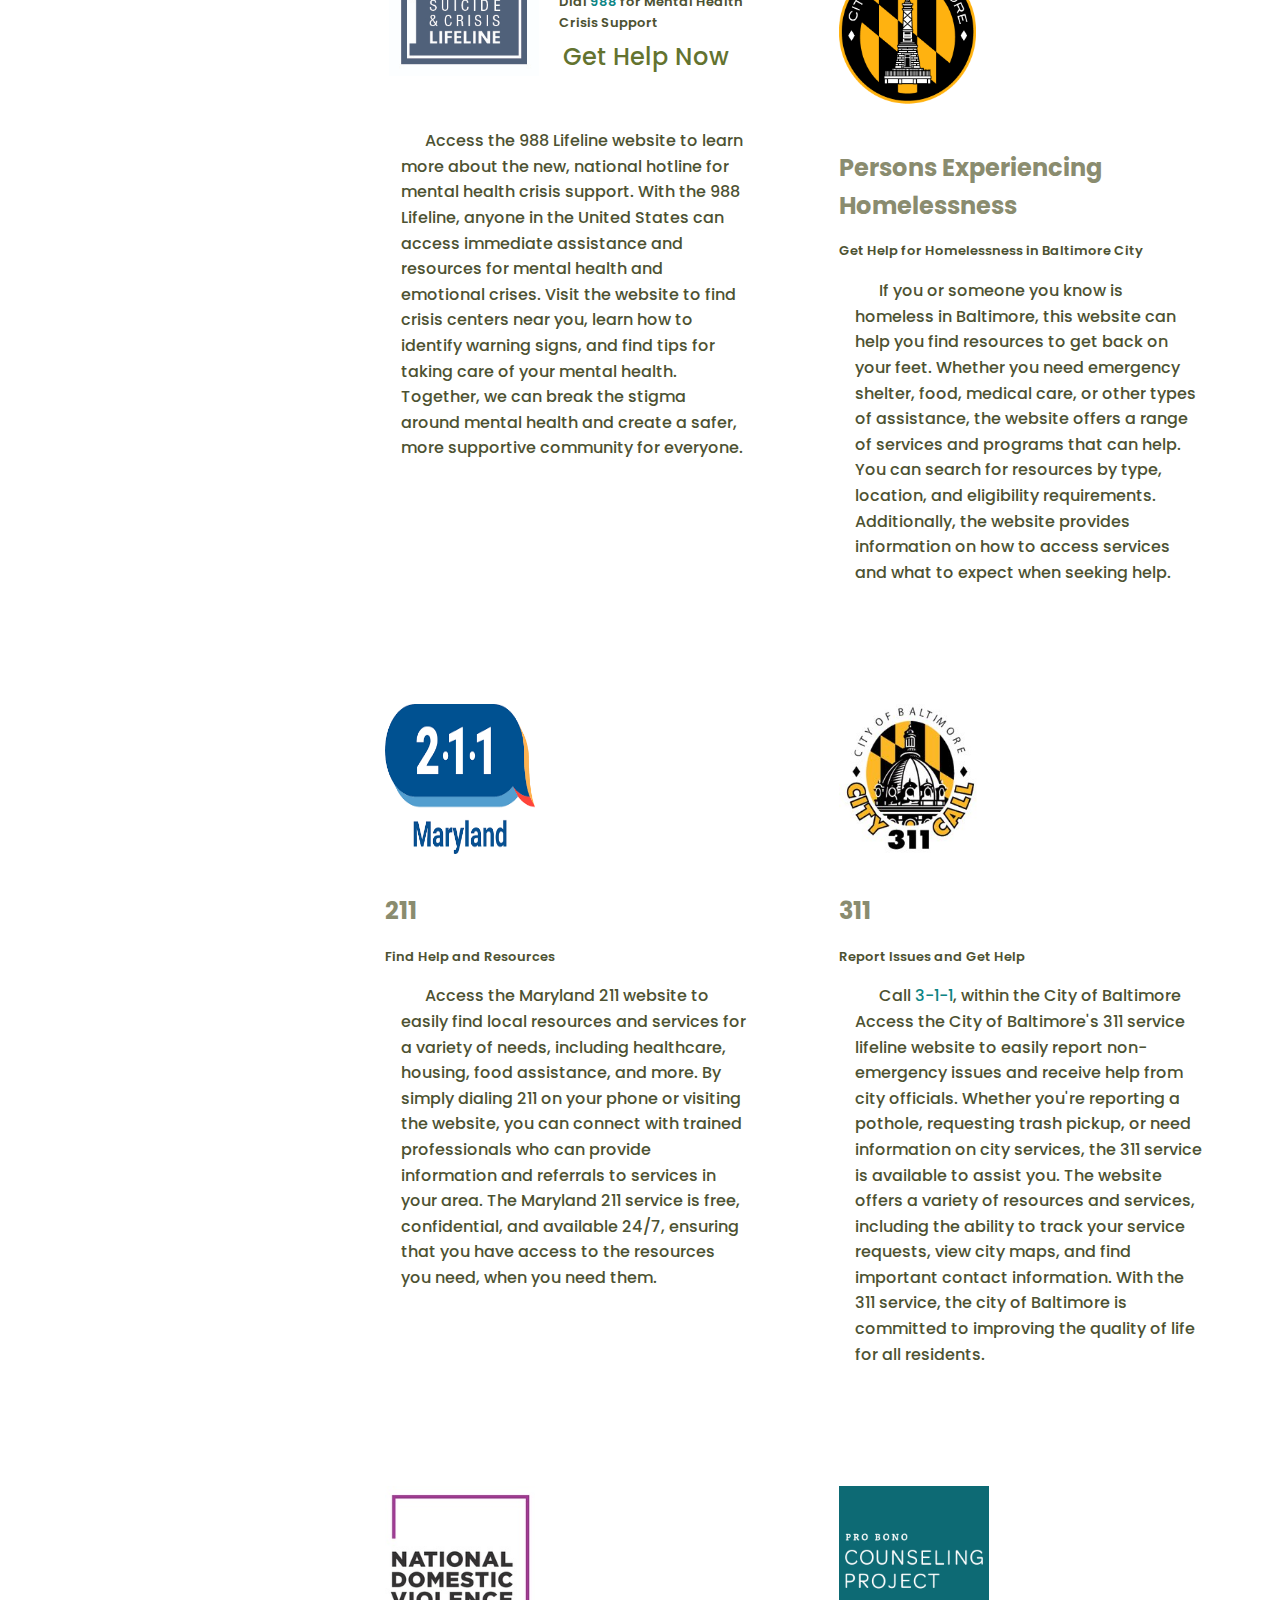
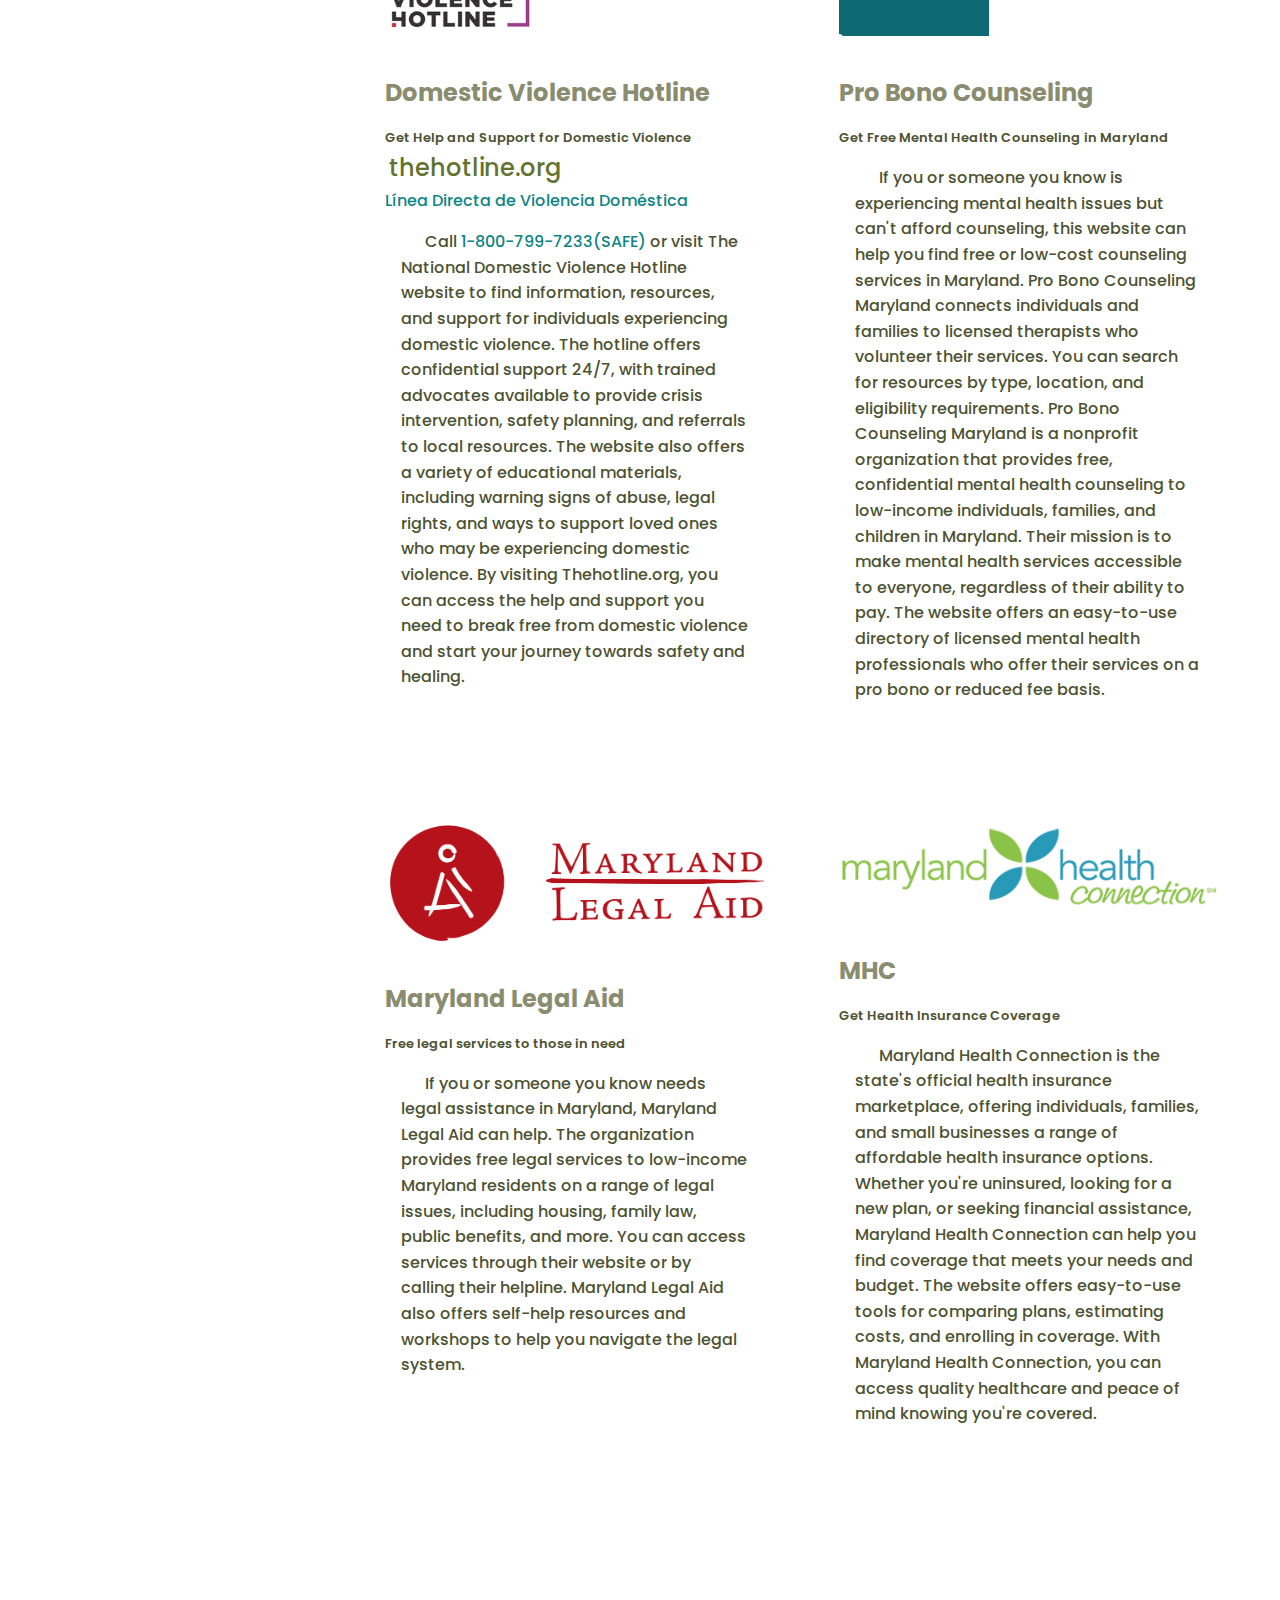
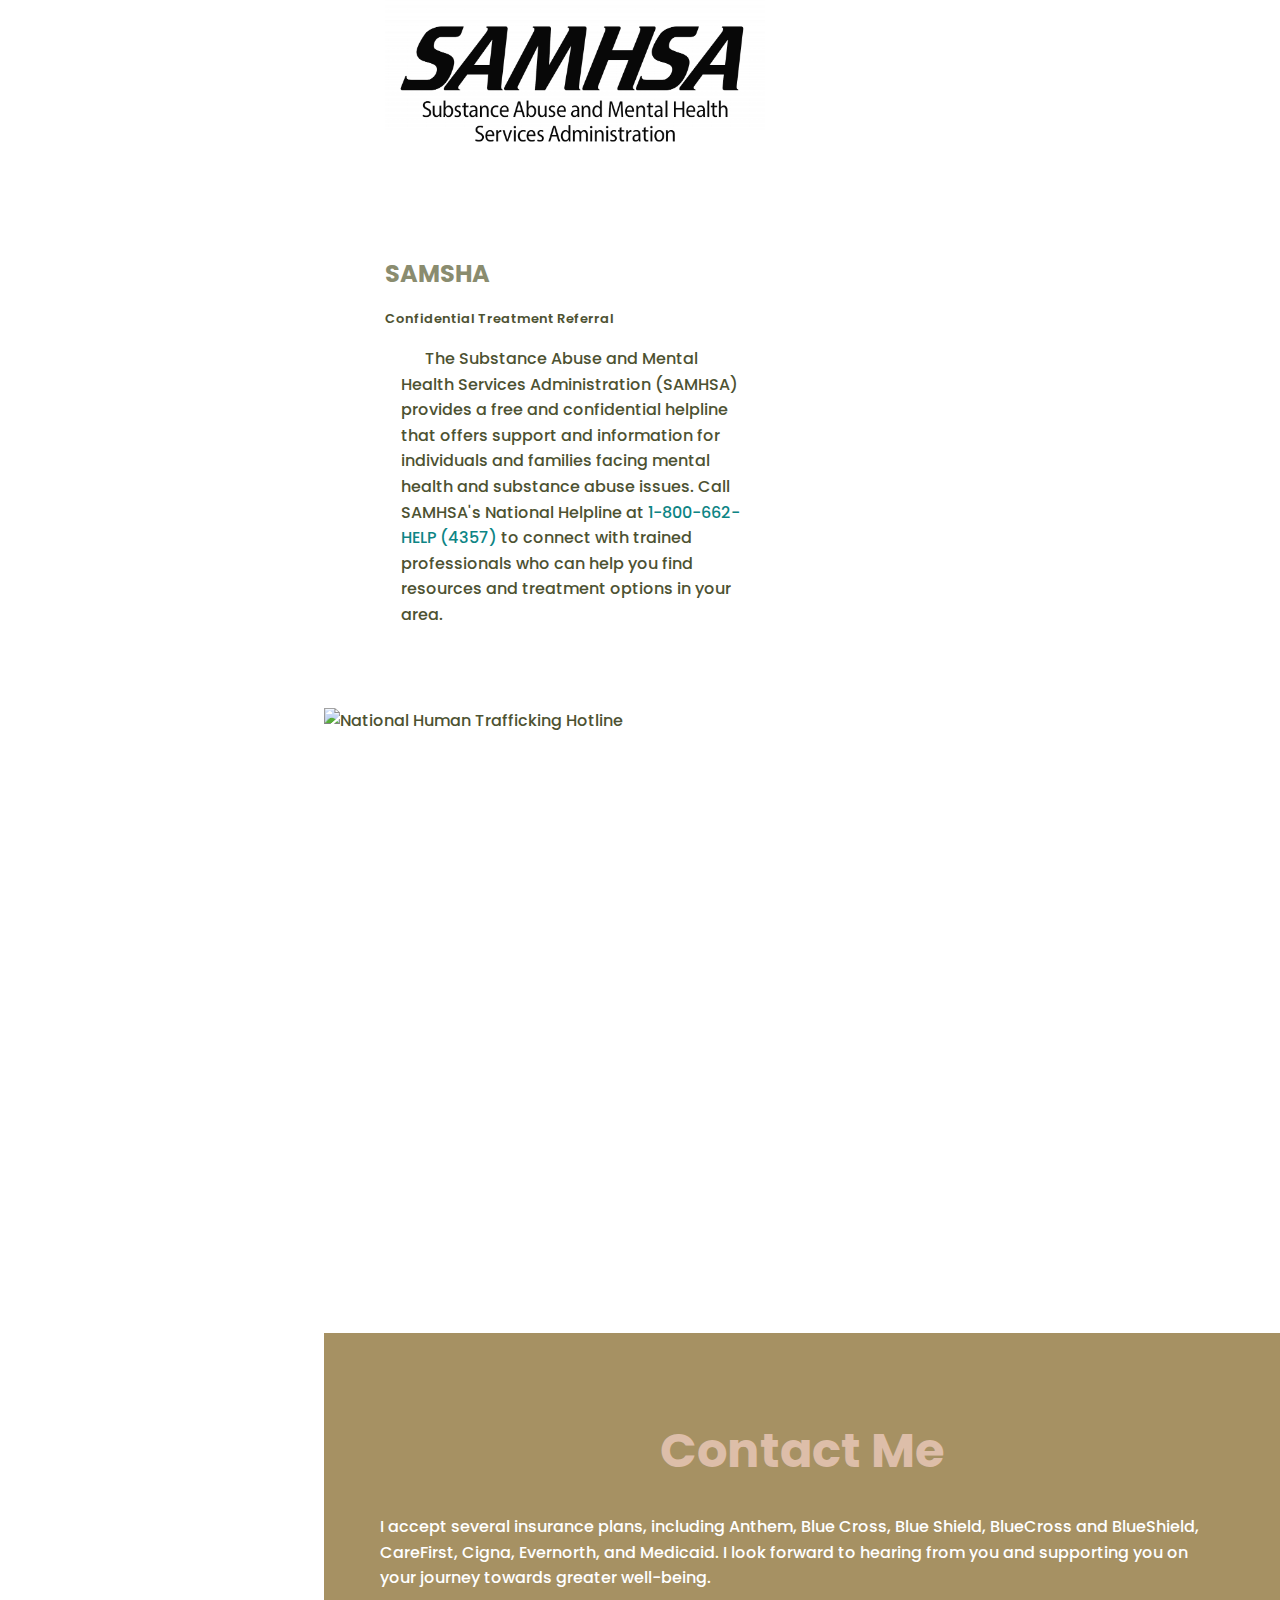
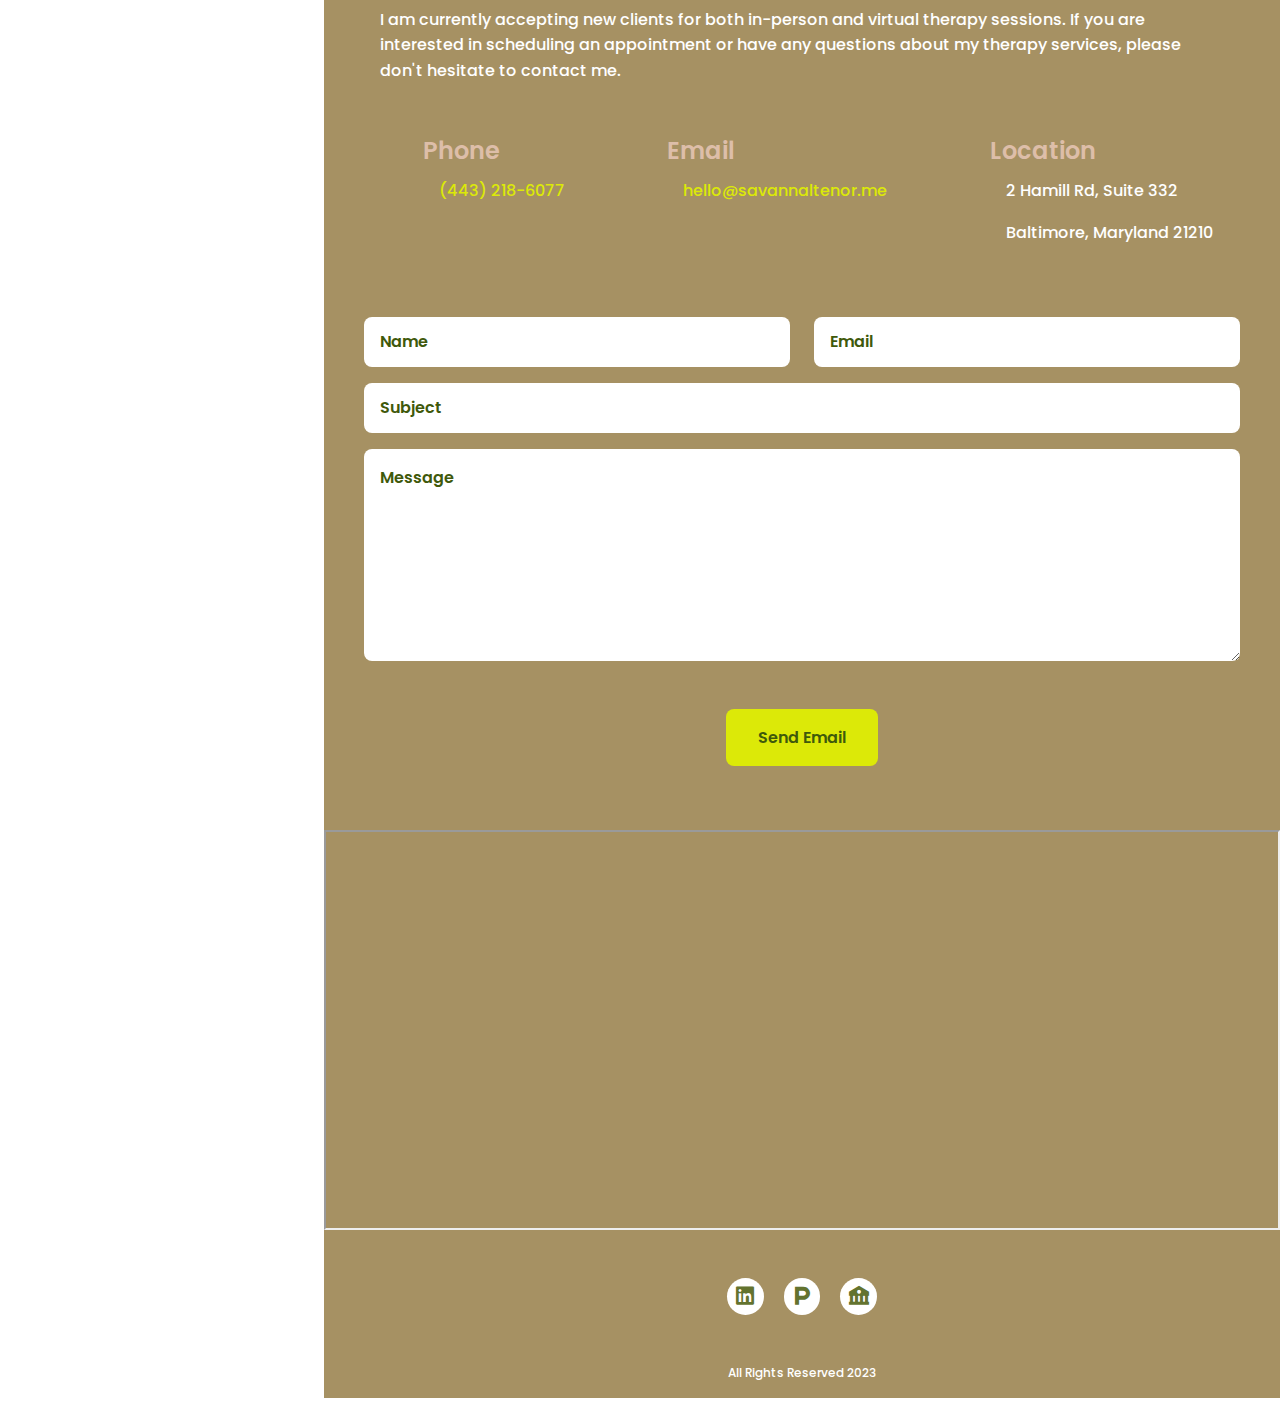
==== commit 21b893b7: "BRANCH w3c: CSS/Javascript Changes made for W3C validation" ====
--- a/index.html
+++ b/index.html
@@ -1005,7 +1005,7 @@
             <div class="module">
                 <img id="HotlineMap"
                     src="https://humantraffickinghotline.org/sites/default/files/2023-01/hotline-widget-big.png"
-                    usemap="#HotlineModuleMap" alt="National Human Trafficking Hotline" height="180" width="275">
+                    usemap="#ModuleMap" alt="National Human Trafficking Hotline" height="180" width="275">
                 <map name="ModuleMap" id="ModuleMap">
                     <area shape="rect" coords="0,0,255,43" href="https://www.humantraffickinghotline.org/"
                         alt="National Human Trafficking hotline" title="National Human Trafficking Hotline">
--- a/css/styles.css
+++ b/css/styles.css
@@ -60,7 +60,6 @@
         --h3-font-size: 1.25rem;
         --normal-font-size: 1rem;
         --small-font-size: 0.875rem;
-        --small-font-size: 0.813rem;
     }
 }
 
@@ -156,11 +155,8 @@
     display: grid;
     grid-template-columns: 100%;
     column-gap: 2rem;
-
     width: calc(100% - 2rem);
     margin: 2rem auto;
-    //margin-left: var(--mb-2);
-    //margin-right: var(--mb-2);
 }
 .flex {
     display: flex;
@@ -183,7 +179,7 @@
     display: flex;
     justify-content: space-between;
     align-items: center;
-    //z-index: var(--z-fixed);
+    z-index: var(--z-fixed);
 }
 
 .nav__menu {
@@ -439,7 +435,6 @@
 
 /* ===== SPECIALTY & APPROACH =====*/
 .special__approach {
-    //width: 100vw;
     margin: 0 auto;
     padding: 0;
     align-self: end;
@@ -447,7 +442,7 @@
 }
 .insurance,
 .mode {
-    //width: 100%;
+    width: 100%;
 }
 
 .insurance-mode__group,
@@ -484,7 +479,7 @@
 .exp__year,
 .exp__position,
 .exp__race {
-    font-size: var(----normal-font-size-font-size);
+    font-size: var(--normal-font-size);
     margin-bottom: 0.25rem;
 }
 
@@ -625,7 +620,6 @@
 
 .services__toggle:hover {
     background-color: var(--link-color-active);
-    //transform: scaleX(2);
 }
 
 .chevron-down,
@@ -732,8 +726,8 @@
 }
 
 .links__logo {
-    //max-width: 200px;
-    max-height: 200px;
+    max-width: 150px;
+    max-height: 150px;
     height: 150px;
     margin: 0;
 }
@@ -920,8 +914,6 @@
     width: 100%;
     margin: 0 auto;
     padding: 0;
-
-    //border: 3px solid #432329;
 }
 
 .footer__description {
@@ -1023,10 +1015,6 @@
         grid-template-columns: 1fr 1fr 1fr;
     }
 
-    .insurance-mode__group h3 {
-        //margin-left: -1rem;
-    }
-
     .experience__time {
         padding: 0 2rem;
     }
@@ -1097,7 +1085,6 @@
     }
 
     .home__container {
-        height: 100vh - 1rem;
         margin-top: 3rem;
     }
 
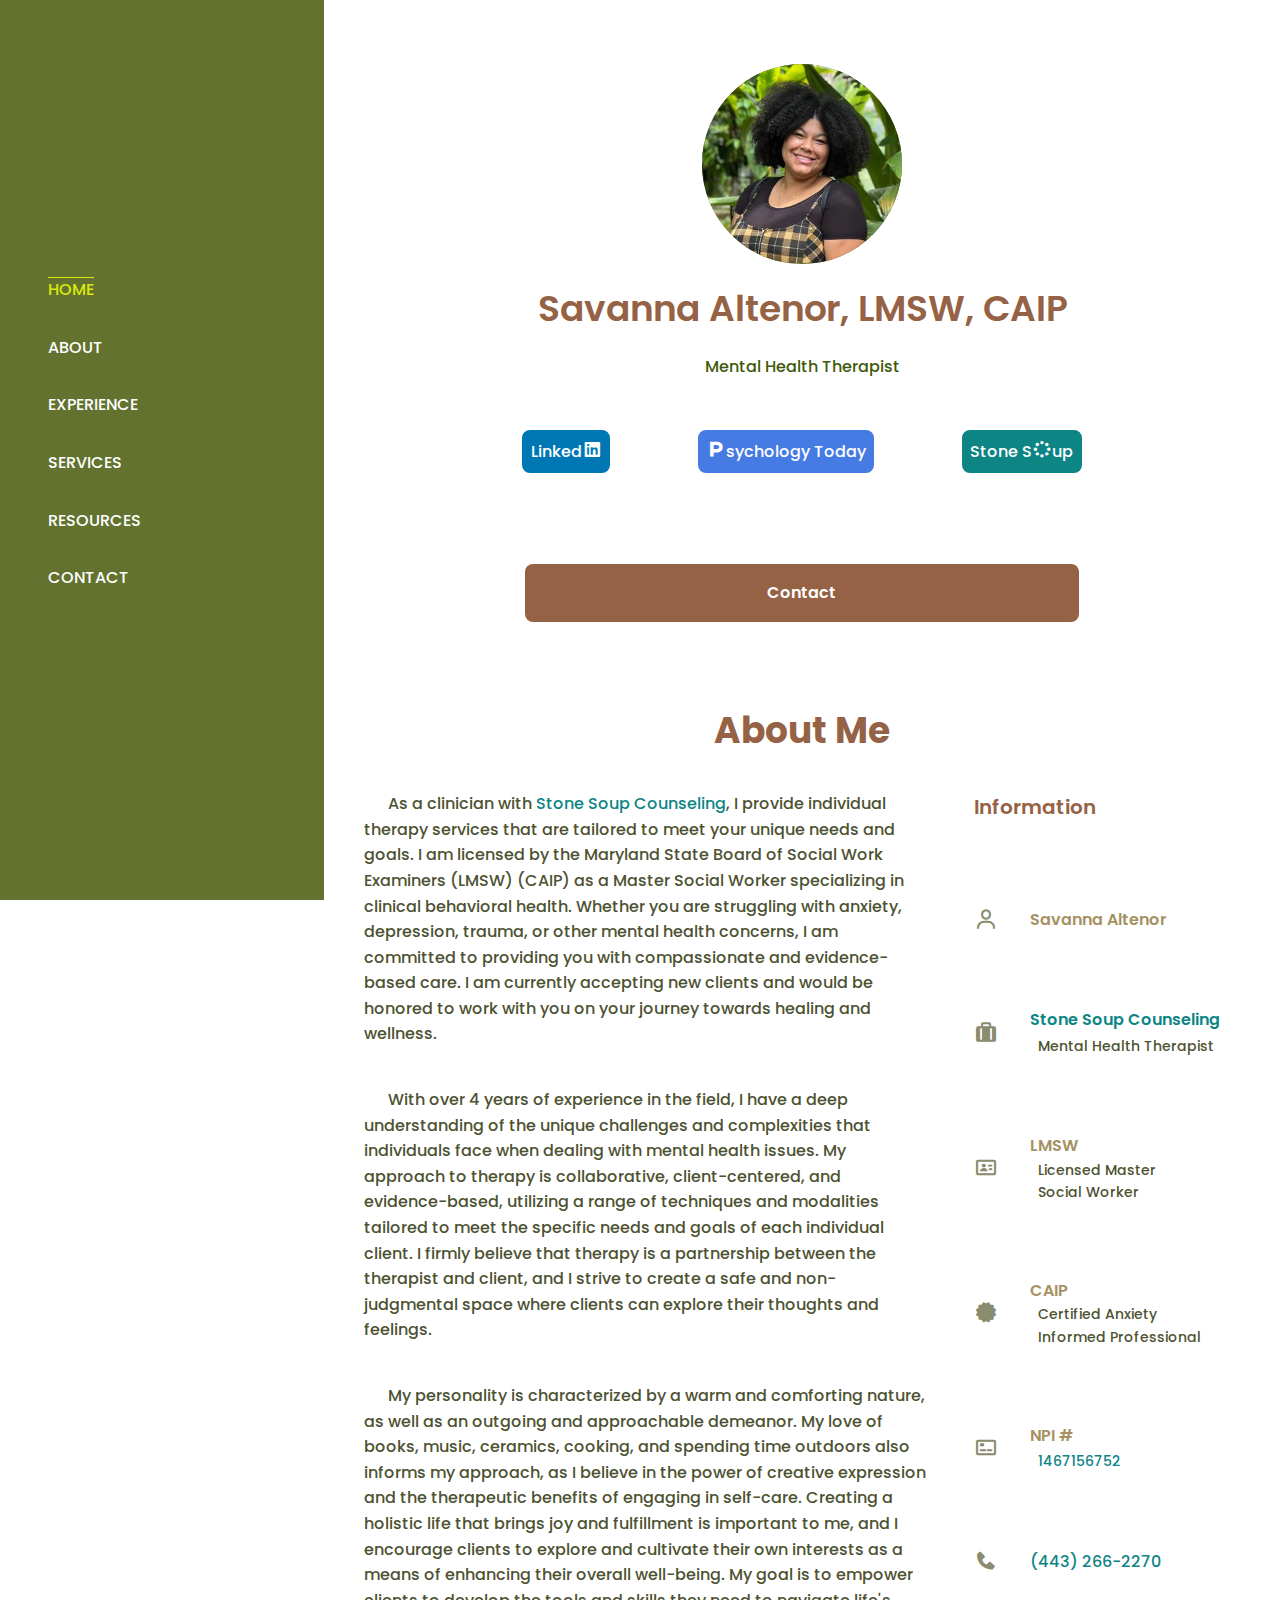
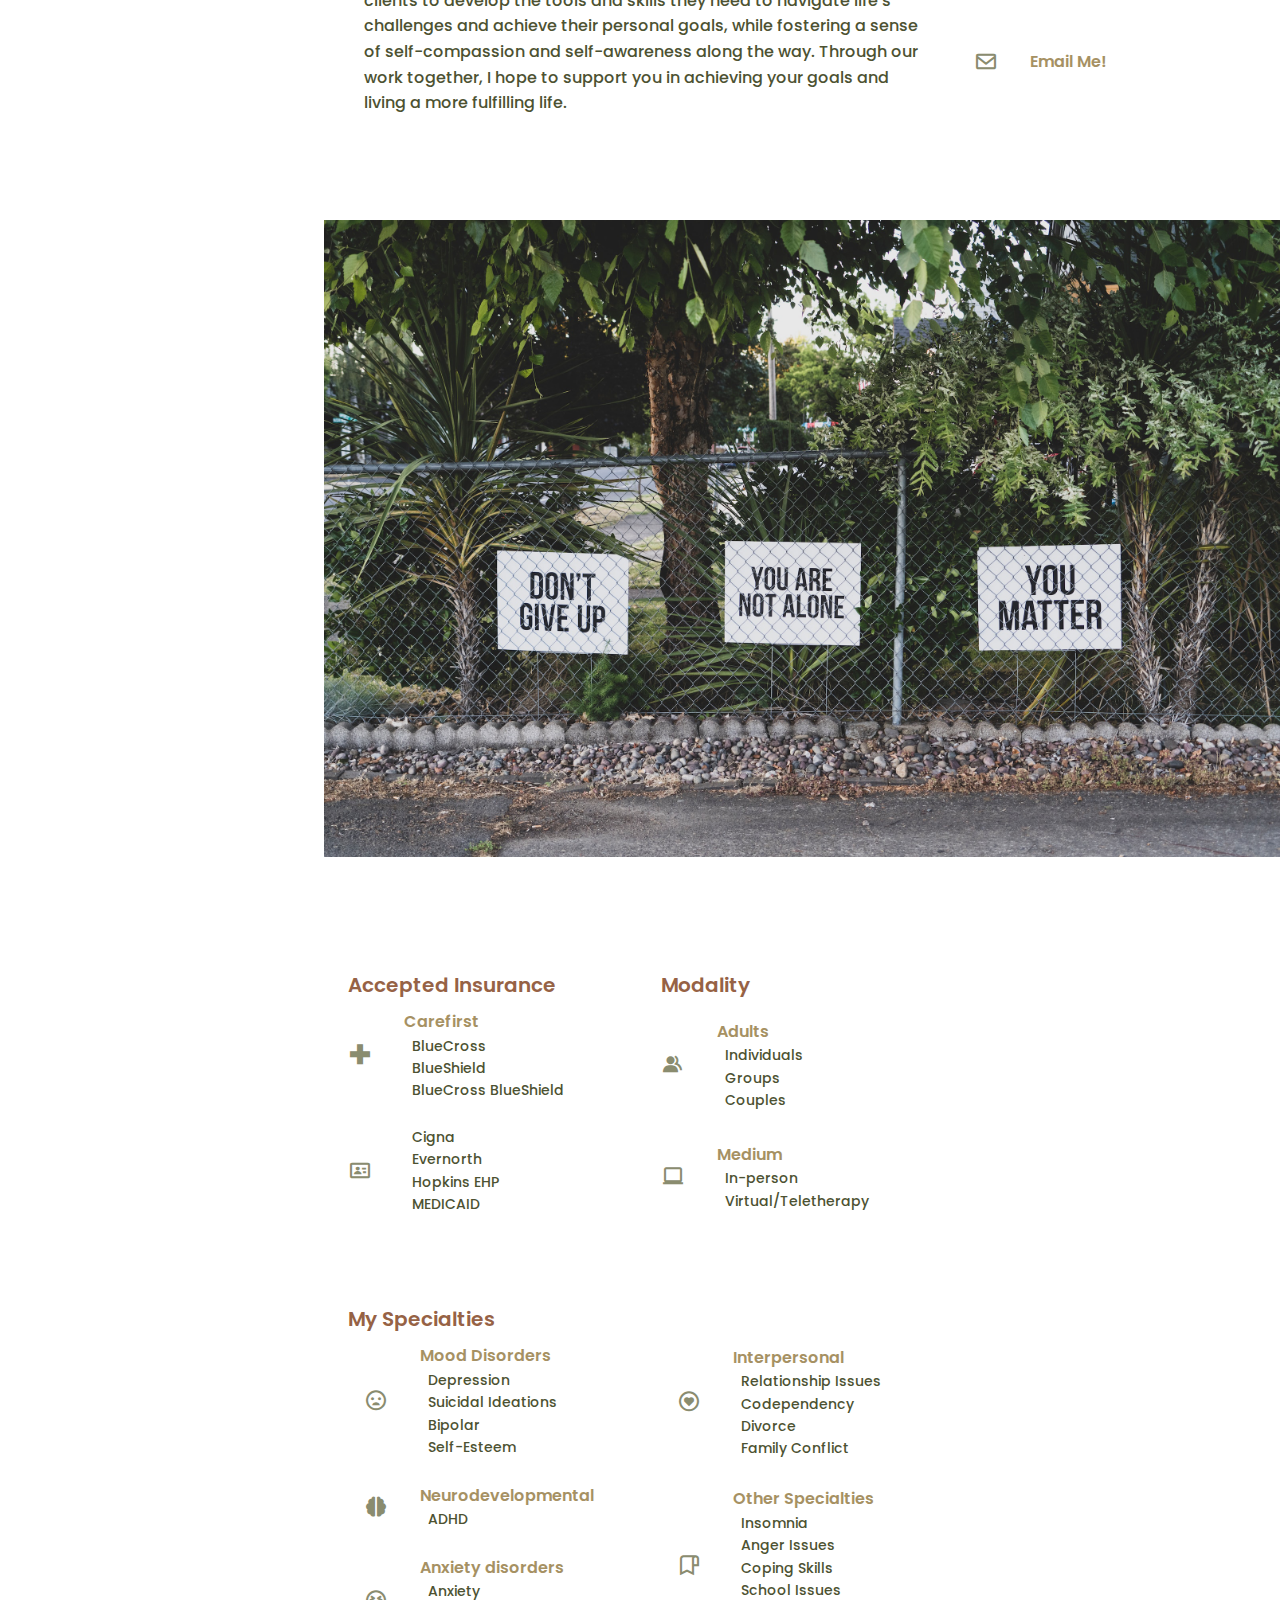
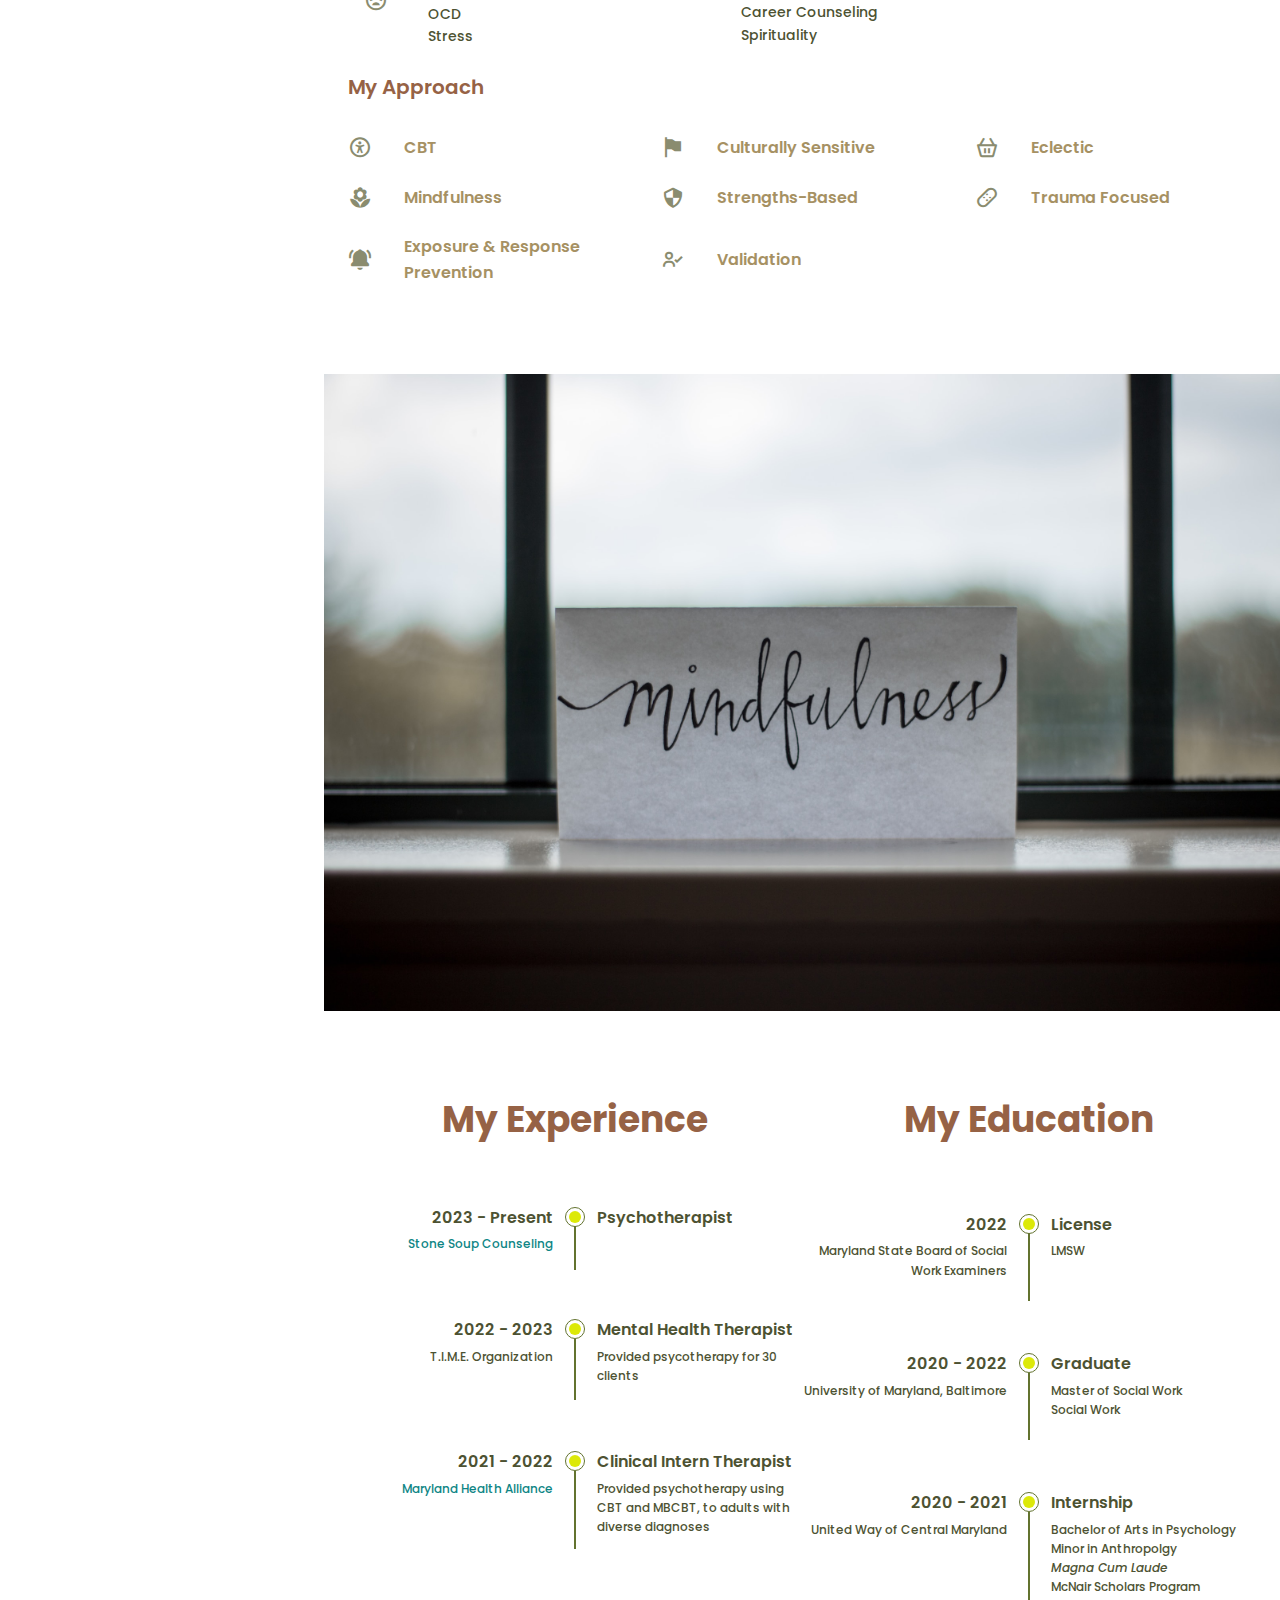
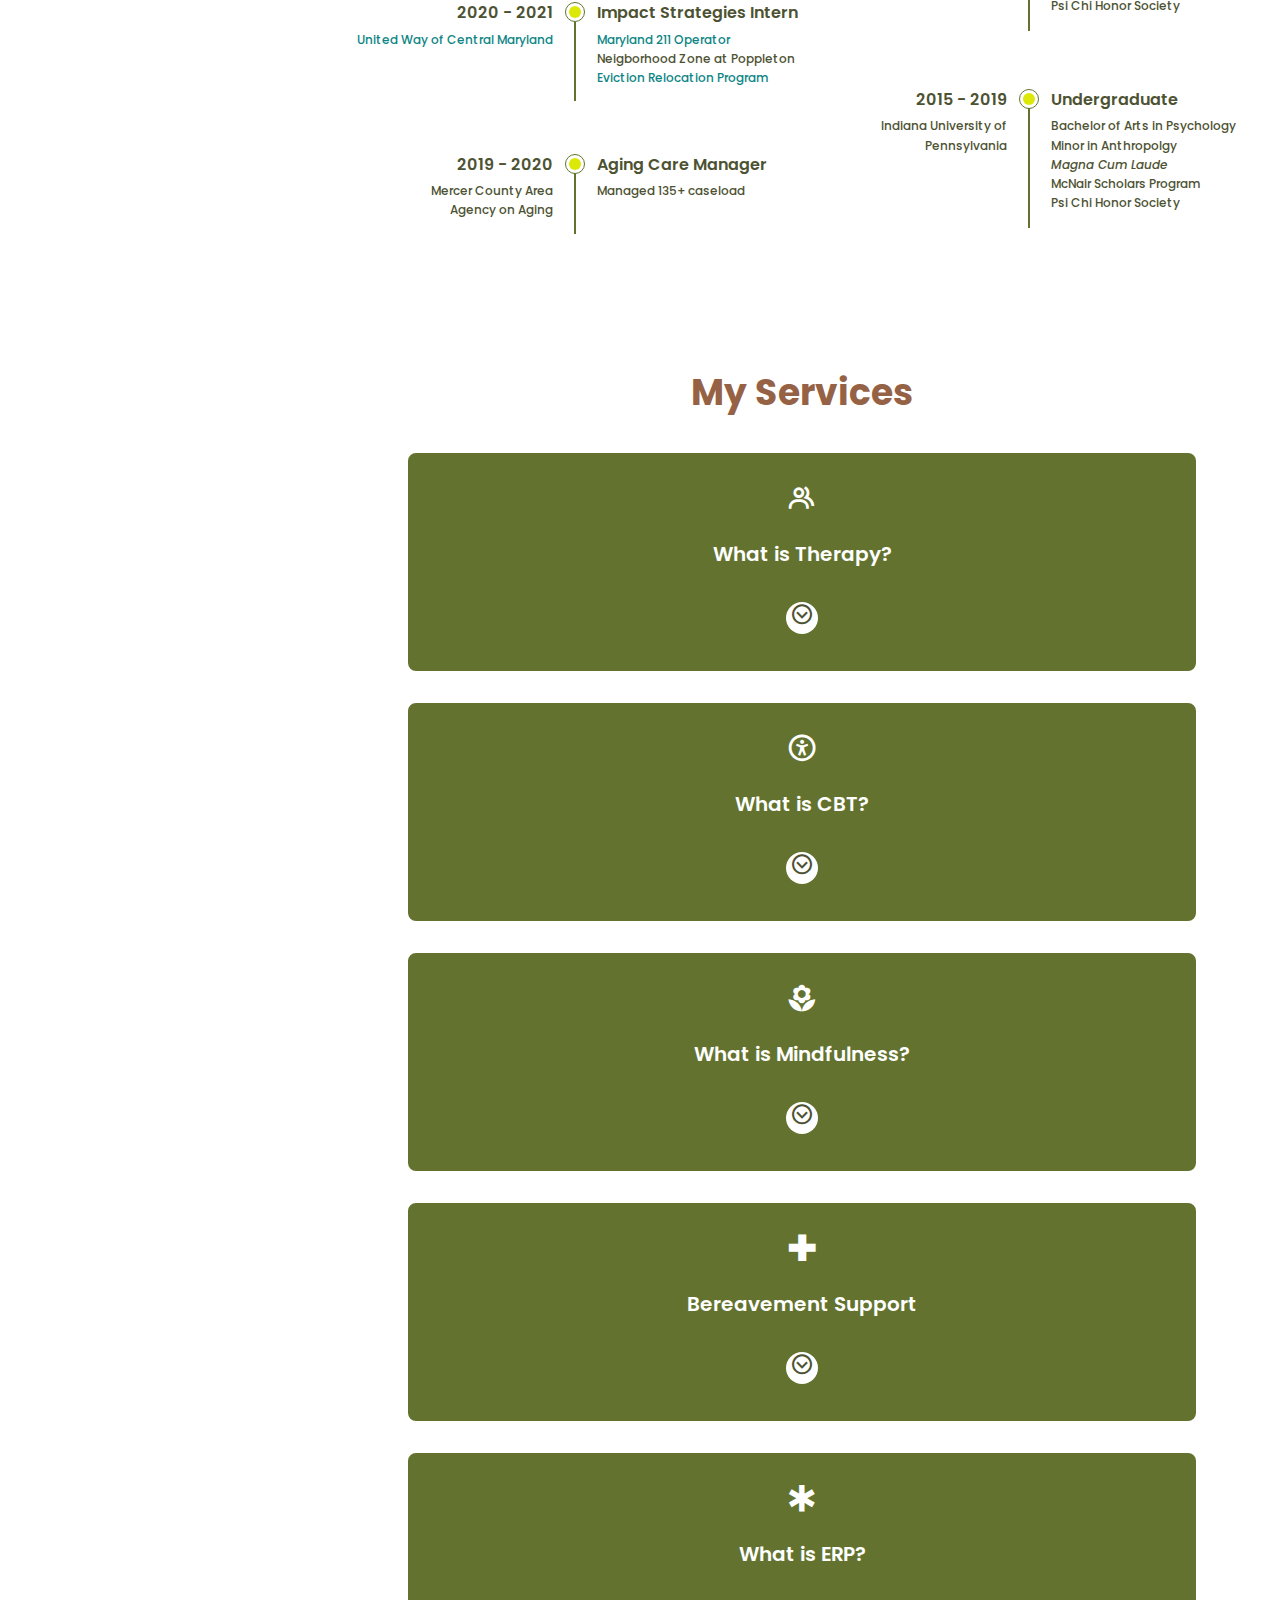
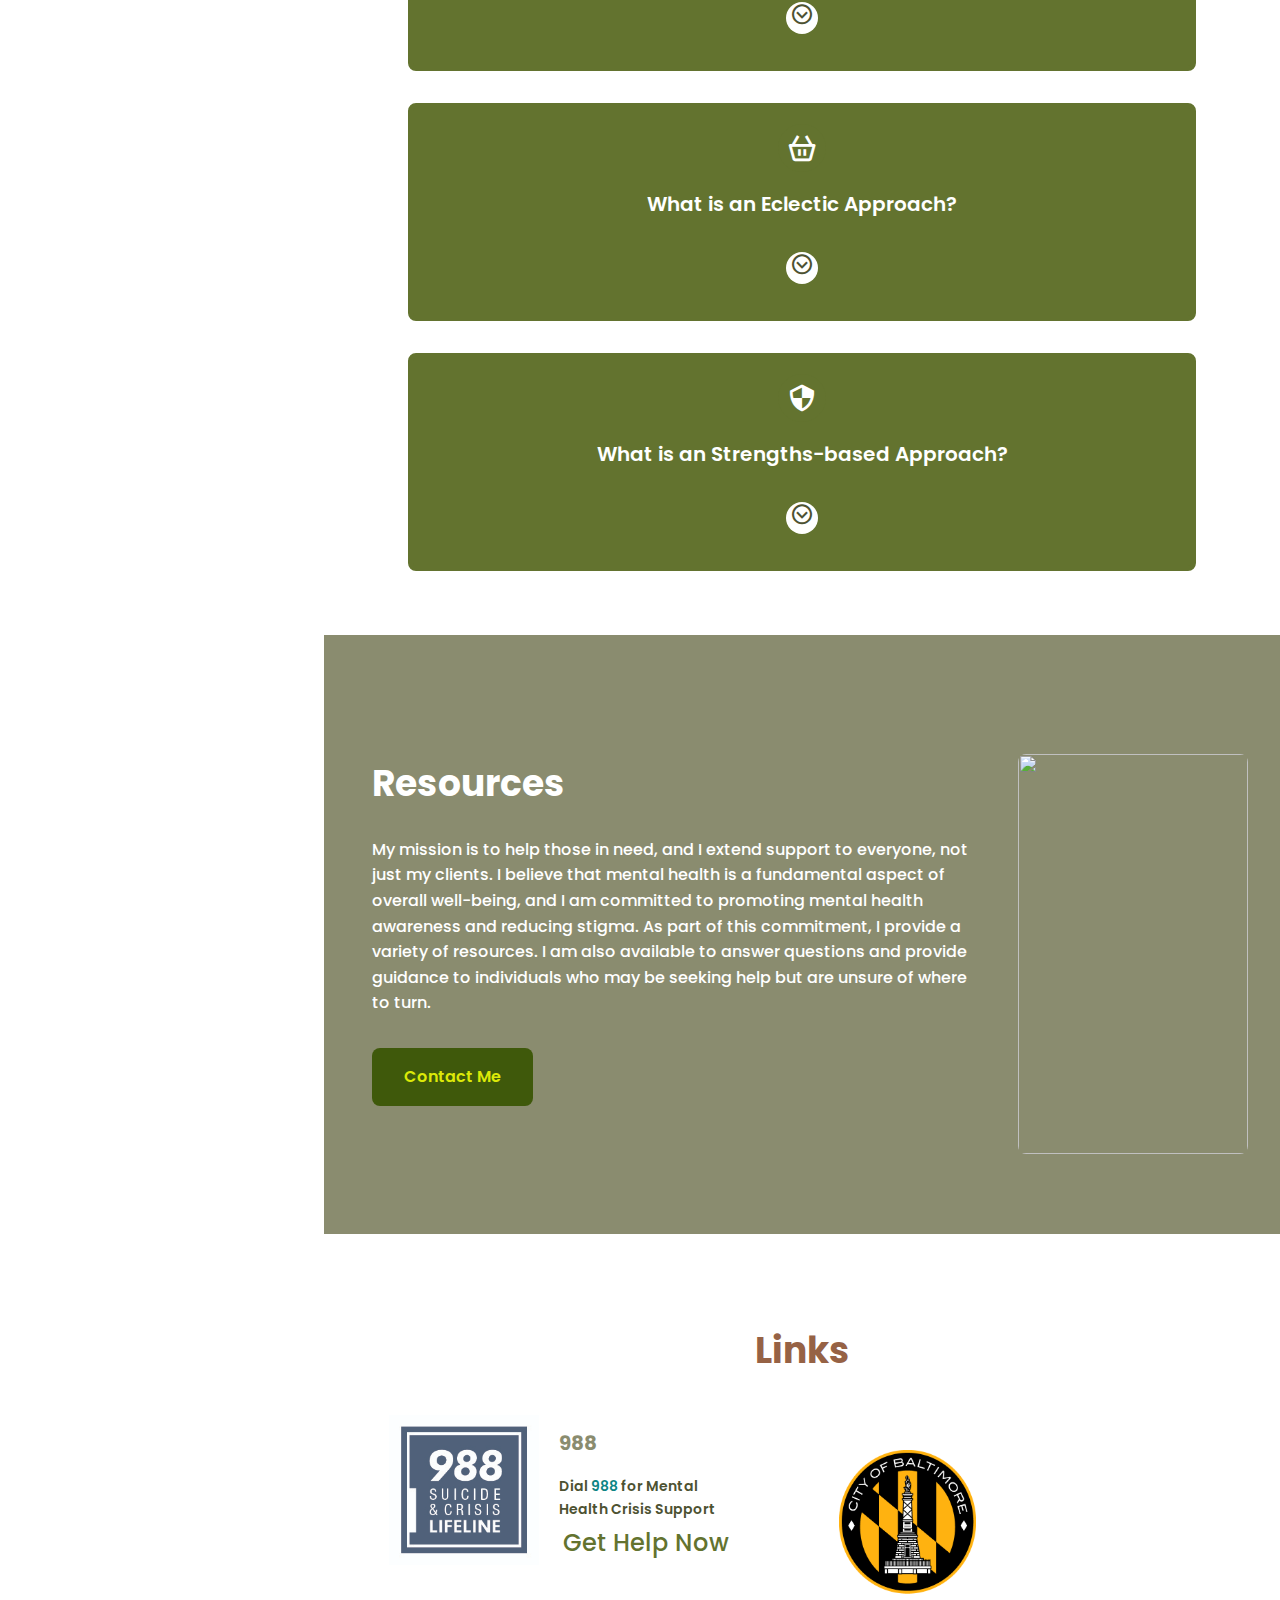
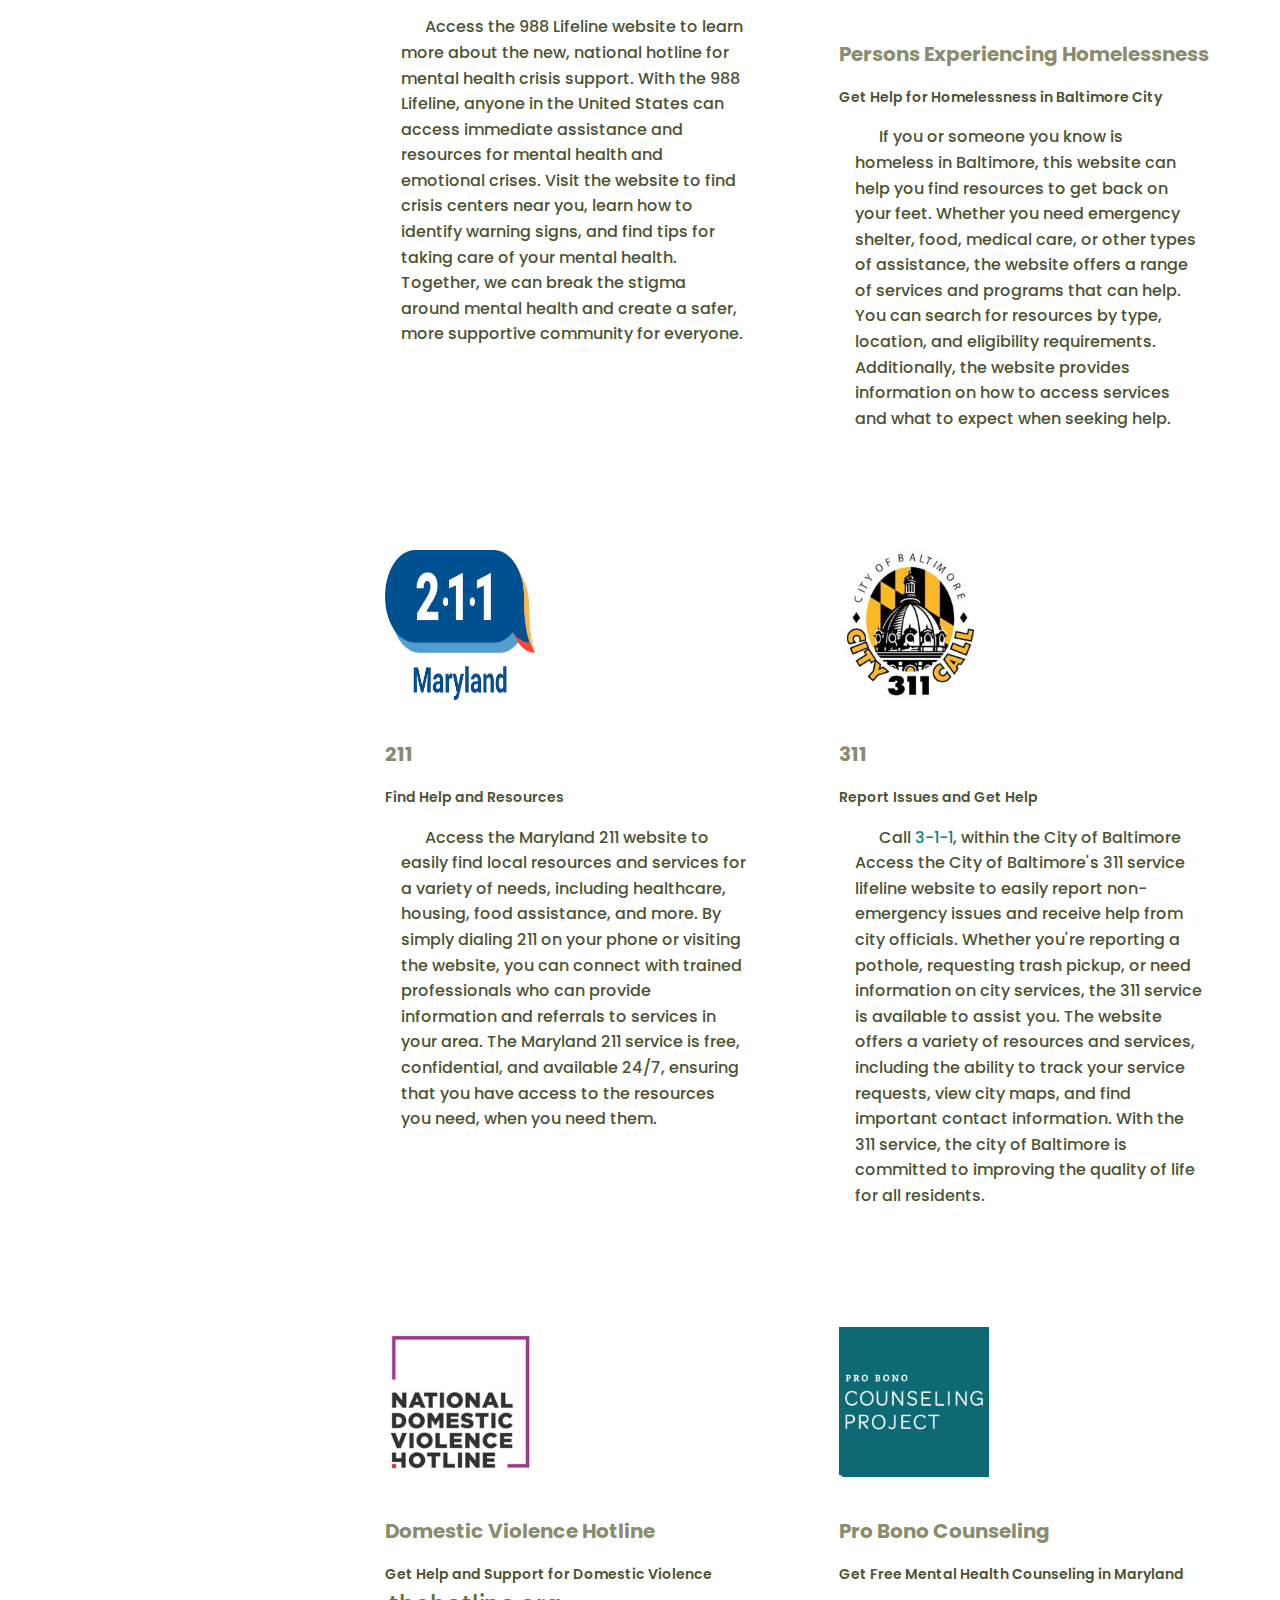
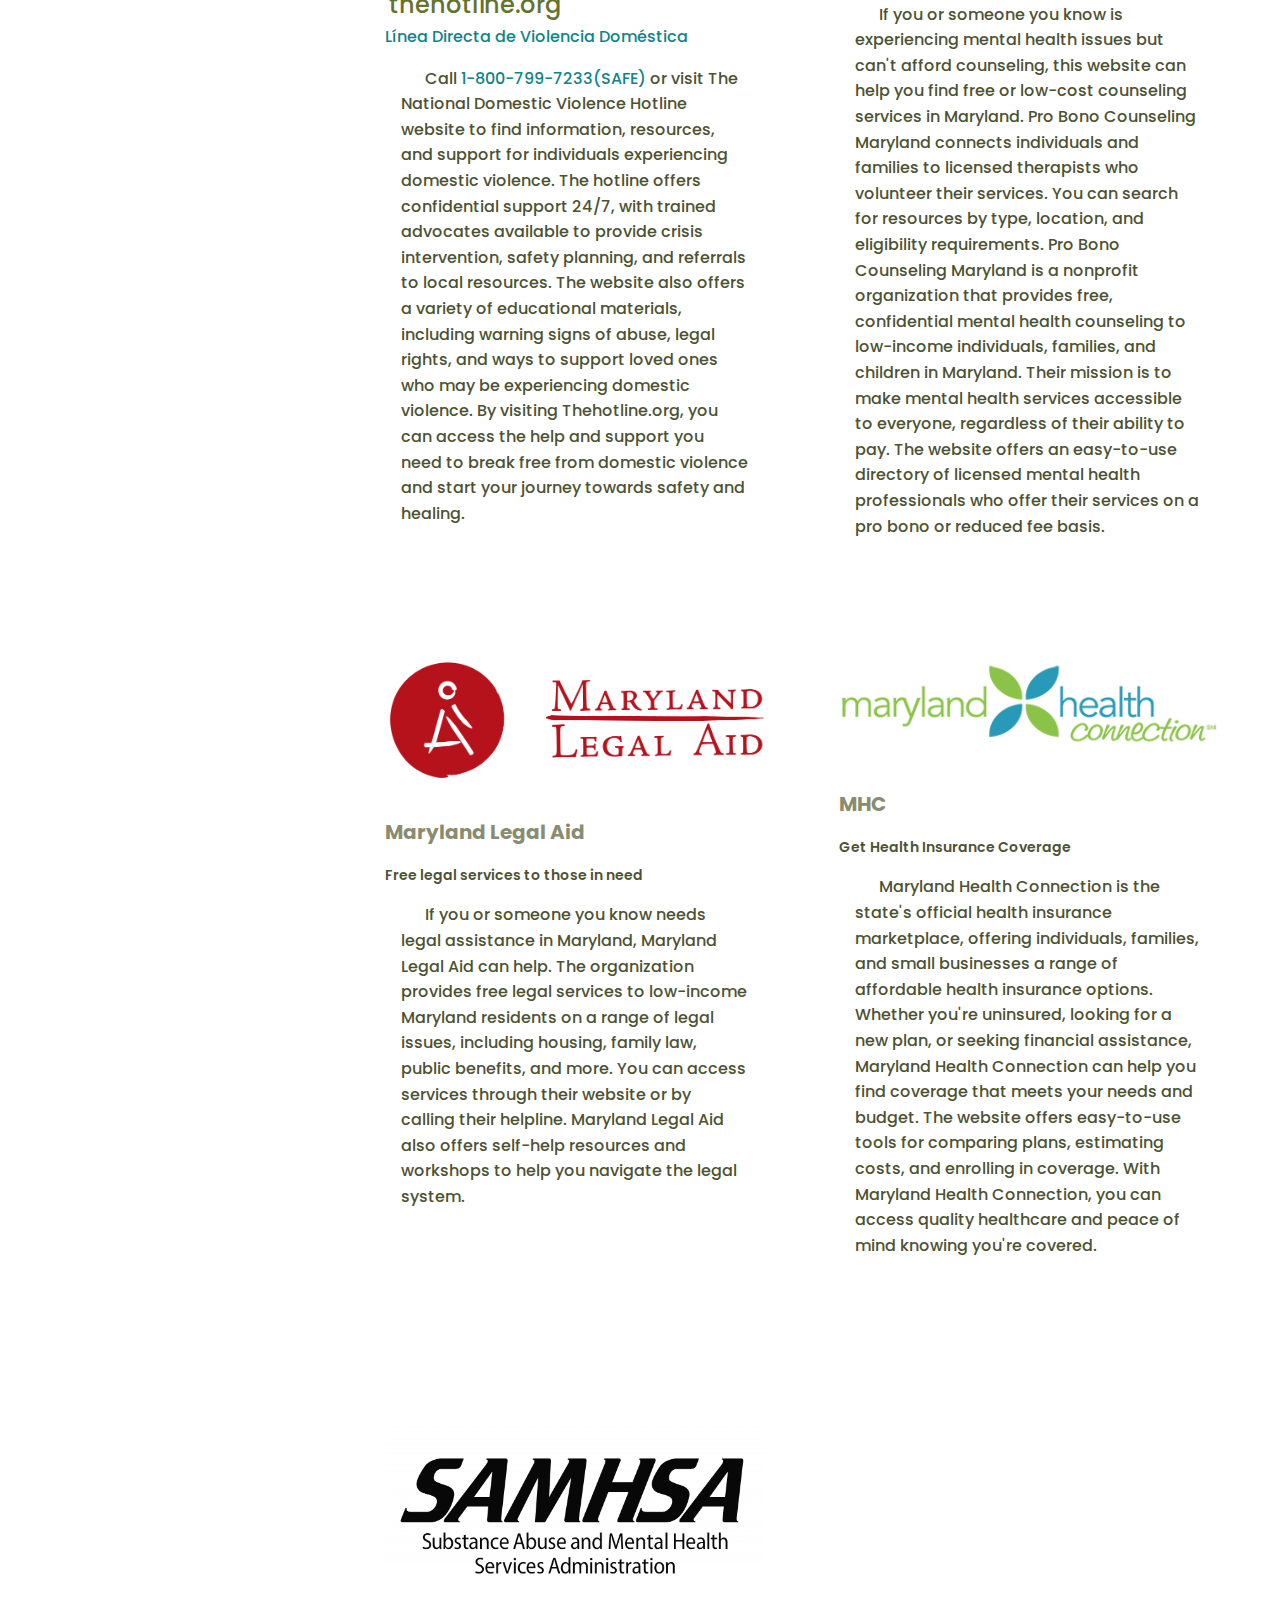
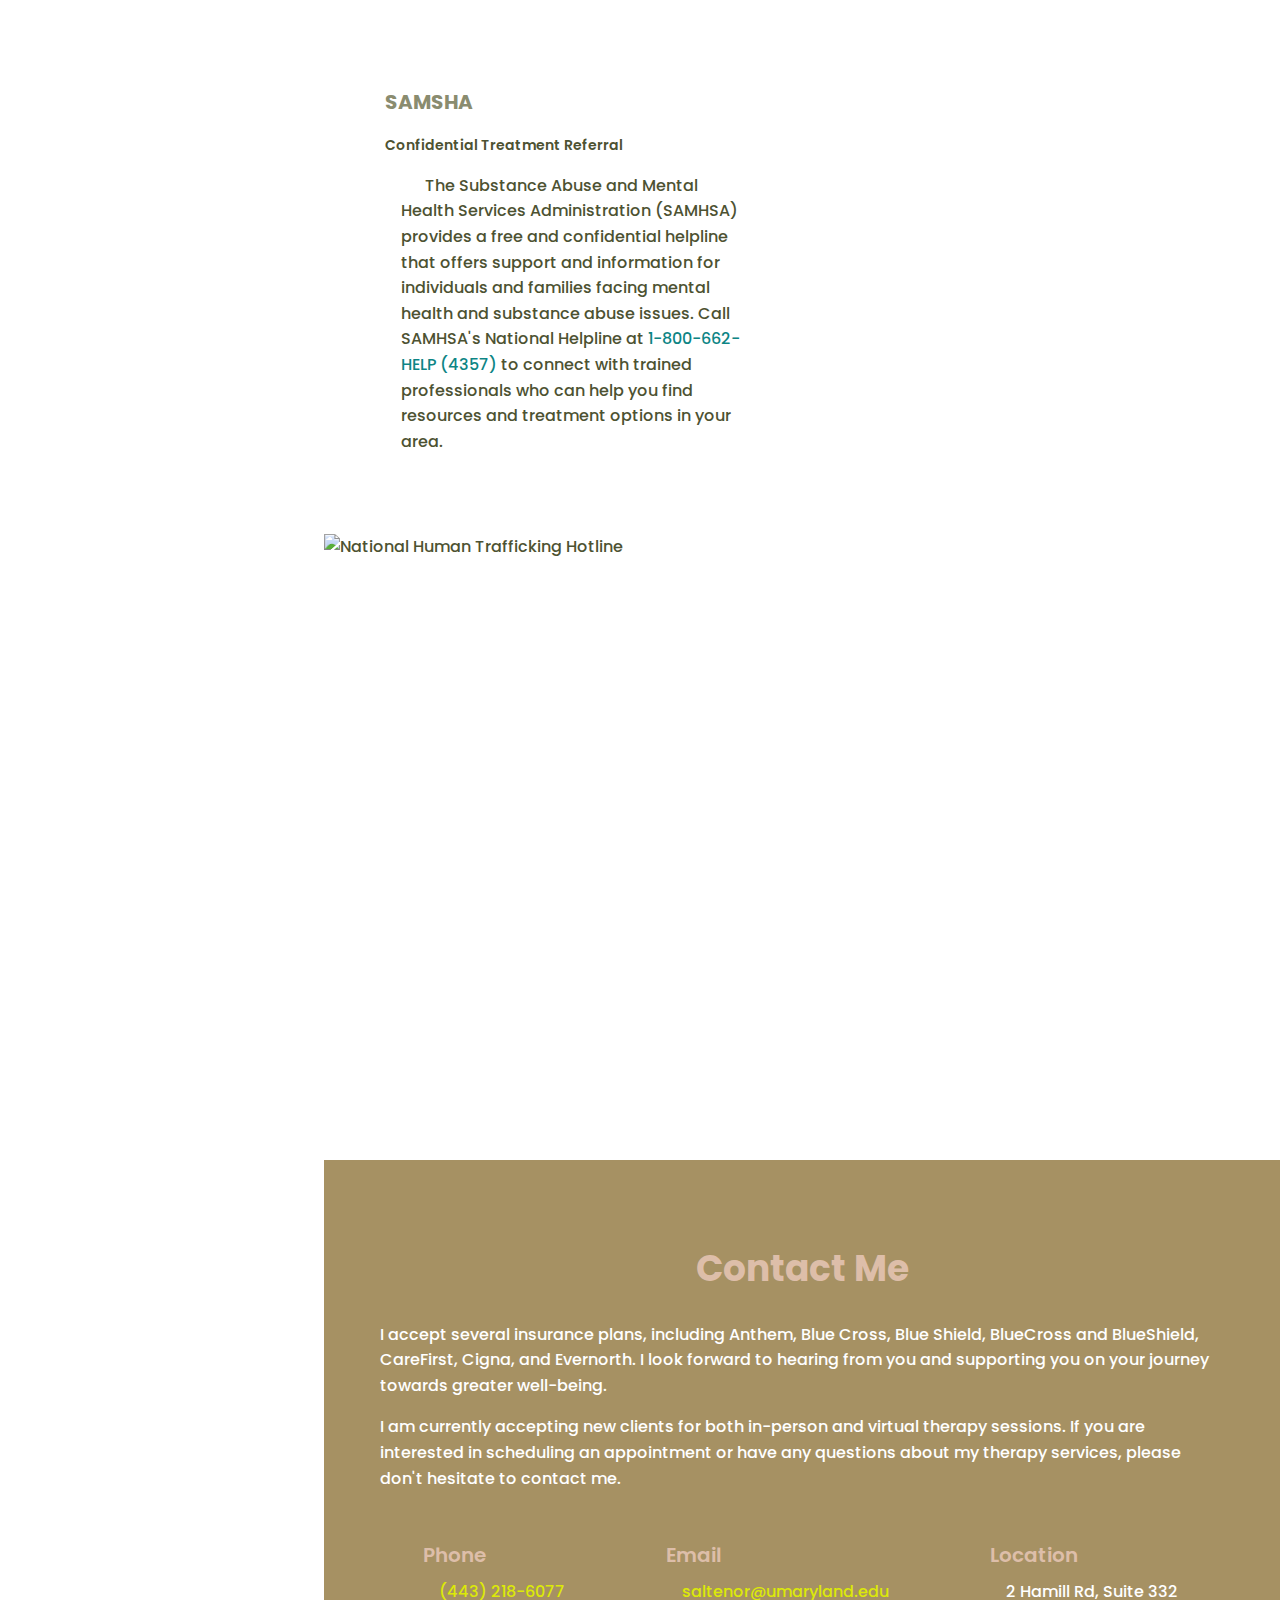
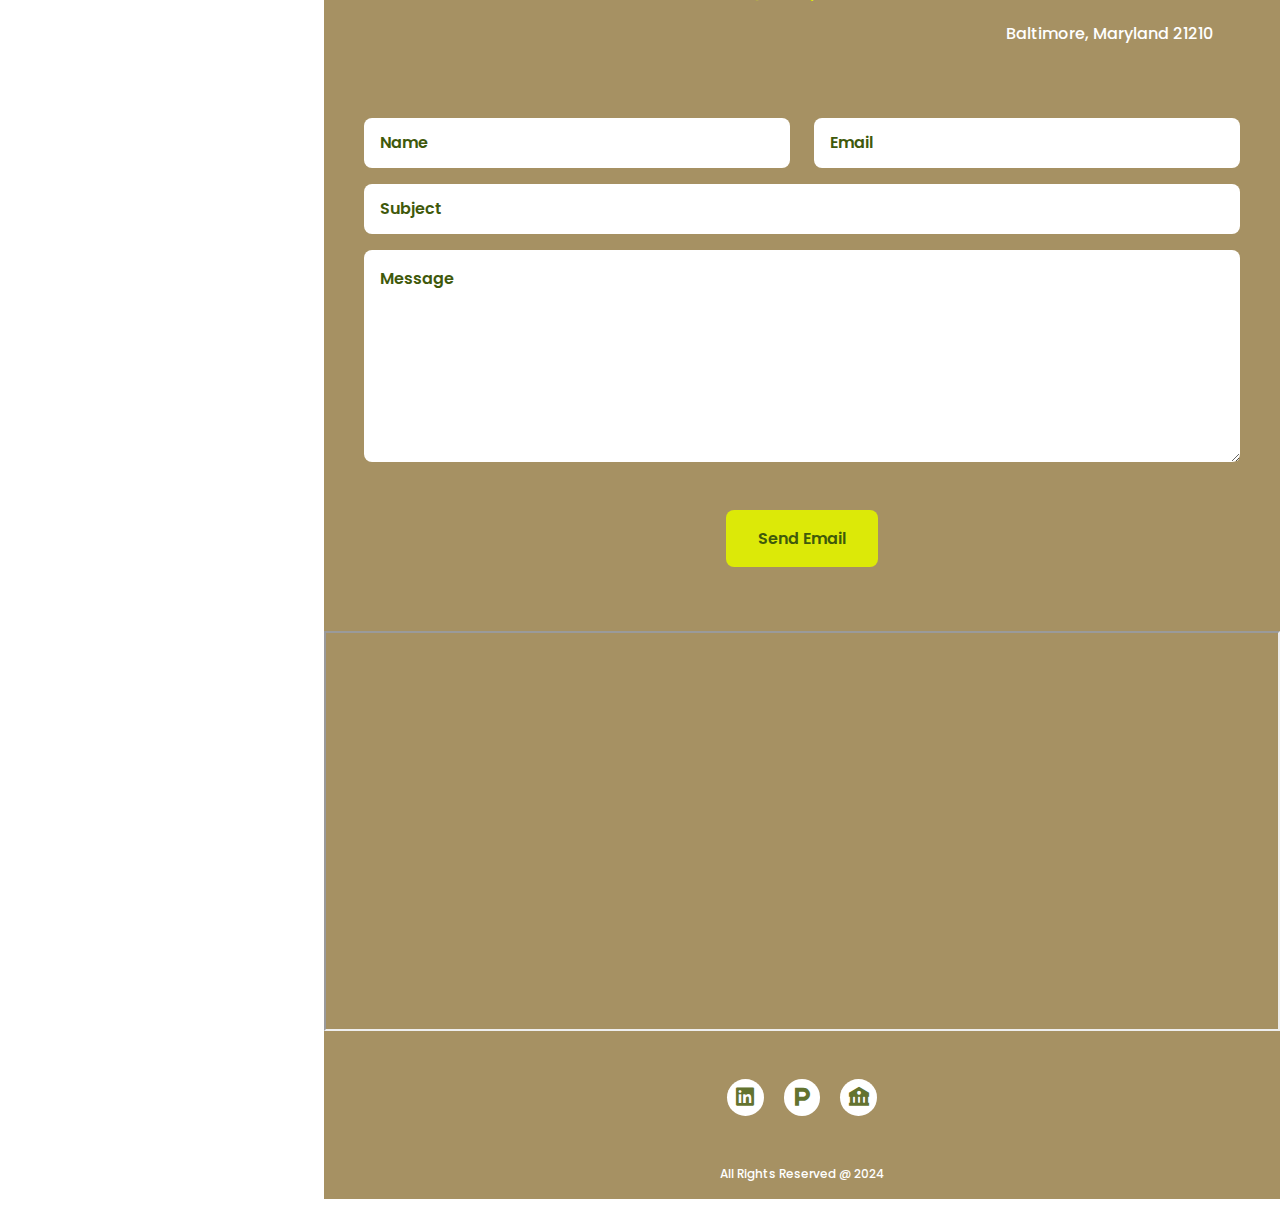
==== commit b258fa9c: "Update 2024 Init" ====
--- a/index.html
+++ b/index.html
@@ -70,7 +70,7 @@
                         <span class="home__profession">Mental Health Therapist</span>
 
                         <div class="home__social flex">
-                            <a href="https://www.linkedin.com/in/savanna-altenor-lmsw-508136238/"
+                            <a href="https://www.linkedin.com/in/savanna-altenor-lmsw-caip-508136238/"
                                 class="home__social-link linked">
                                 Linked<i class="bx bxl-linkedin-square home__icon"></i>
                             </a>
@@ -183,7 +183,7 @@
 
                         <div class="about__info-data">
                             <i class="bx bx-envelope about__info-icon"></i>
-                            <a class="about__info-subtitle" href="mailto:hello@savannaltenor.me">
+                            <a class="about__info-subtitle" href="mailto:saltenor@umaryland.edu">
                                 Email Me!</a>
                         </div>
 
@@ -1035,7 +1035,7 @@
 
                         <p class="contact__text"> I accept several insurance plans,
                             including Anthem, Blue Cross, Blue Shield, BlueCross and BlueShield, CareFirst, Cigna,
-                            Evernorth, and Medicaid. I look forward to hearing from you and supporting you on your
+                            and Evernorth. I look forward to hearing from you and supporting you on your
                             journey towards greater well-being.</p>
 
                         <p class="contact__text"> I am currently accepting new clients for both in-person and
@@ -1054,7 +1054,7 @@
 
                         <div class="contact__group">
                             <h3 class="contact__subtitle">Email</h3>
-                            <a href="mailto:hello@savannaltenor.me" class="contact__link">hello@savannaltenor.me</a>
+                            <a href="mailto:saltenor@umaryland.edu" class="contact__link">saltenor@umaryland.edu</a>
                         </div>
 
                         <div class="contact__group">
@@ -1117,7 +1117,7 @@
             </div>
 
             <div>
-                <p class="footer__copy">All Rights Reserved 2023</p>
+                <p class="footer__copy">All Rights Reserved &commat; 2024</p>
             </div>
         </footer>
 
--- a/css/styles.css
+++ b/css/styles.css
@@ -53,7 +53,7 @@
     --z-fixed: 100;
 }
 /* Root Media QUERY */
-@media screen and(min-width: 768px) {
+@media screen and (min-width: 768px) {
     :root {
         --h1-font-size: 2.25rem;
         --h2-font-size: 1.5rem;
@@ -370,7 +370,6 @@
 }
 
 .button__light:hover {
-    color: var(--first-color-lighter);
     color: var(--first-color-dark);
 }
 
@@ -689,16 +688,6 @@
     margin: 0 2rem 2rem 0;
 }
 
-/* 
-#HotlineModuleMap {
-    //width: 60%;
-    margin: 0 auto;
-}
-
-.help {
-    border: 4px solid red;
-} */
-
 /* ===== LINKS =====*/
 .links {
     margin-bottom: 0;
@@ -715,9 +704,6 @@
 .links__group {
     max-width: 90%;
     height: auto;
-}
-
-.links__group-head {
 }
 
 .links__info {
@@ -750,9 +736,6 @@
     margin-bottom: var(--mb-2);
 }
 
-.links__link img {
-}
-
 .links__link img:hover {
     background-color: white;
     box-shadow: 0 3px 6px rgba(0, 0, 0, 0.6), 0 3px 6px var(--link-color-active);
@@ -780,11 +763,8 @@
 }
 
 /* ===== MODULE =====*/
-.module {
-}
-
-#ModuleMap,
-#HotlineMap {
+.module img,
+.module map {
     margin: 0 auto;
     height: auto;
     width: auto;
@@ -879,19 +859,6 @@
     margin: 0 0 1rem;
 }
 
-/* .email__long {
-    font-size: var(--smaller-font-size);
-} */
-/* 
-.contact__location {
-    border: 3px solid var(--first-color);
-} */
-
-/* .contact_map-container {
-    width: 80%;
-    border: 3px solid var(--first-color);
-} */
-
 /* ===== FOOTER =====*/
 .footer {
     width: 100%;
@@ -1106,14 +1073,8 @@
     .services__content {
         background-color: var(--first-color);
     }
-    /* .services__content:hover {
-        background-color: var(--first-color-dark);
-    } */
     .services__content .active-service {
-        background-color: --var(--white);
-    }
-
-    .contact__container {
+        background-color: var(--white);
     }
 }
 
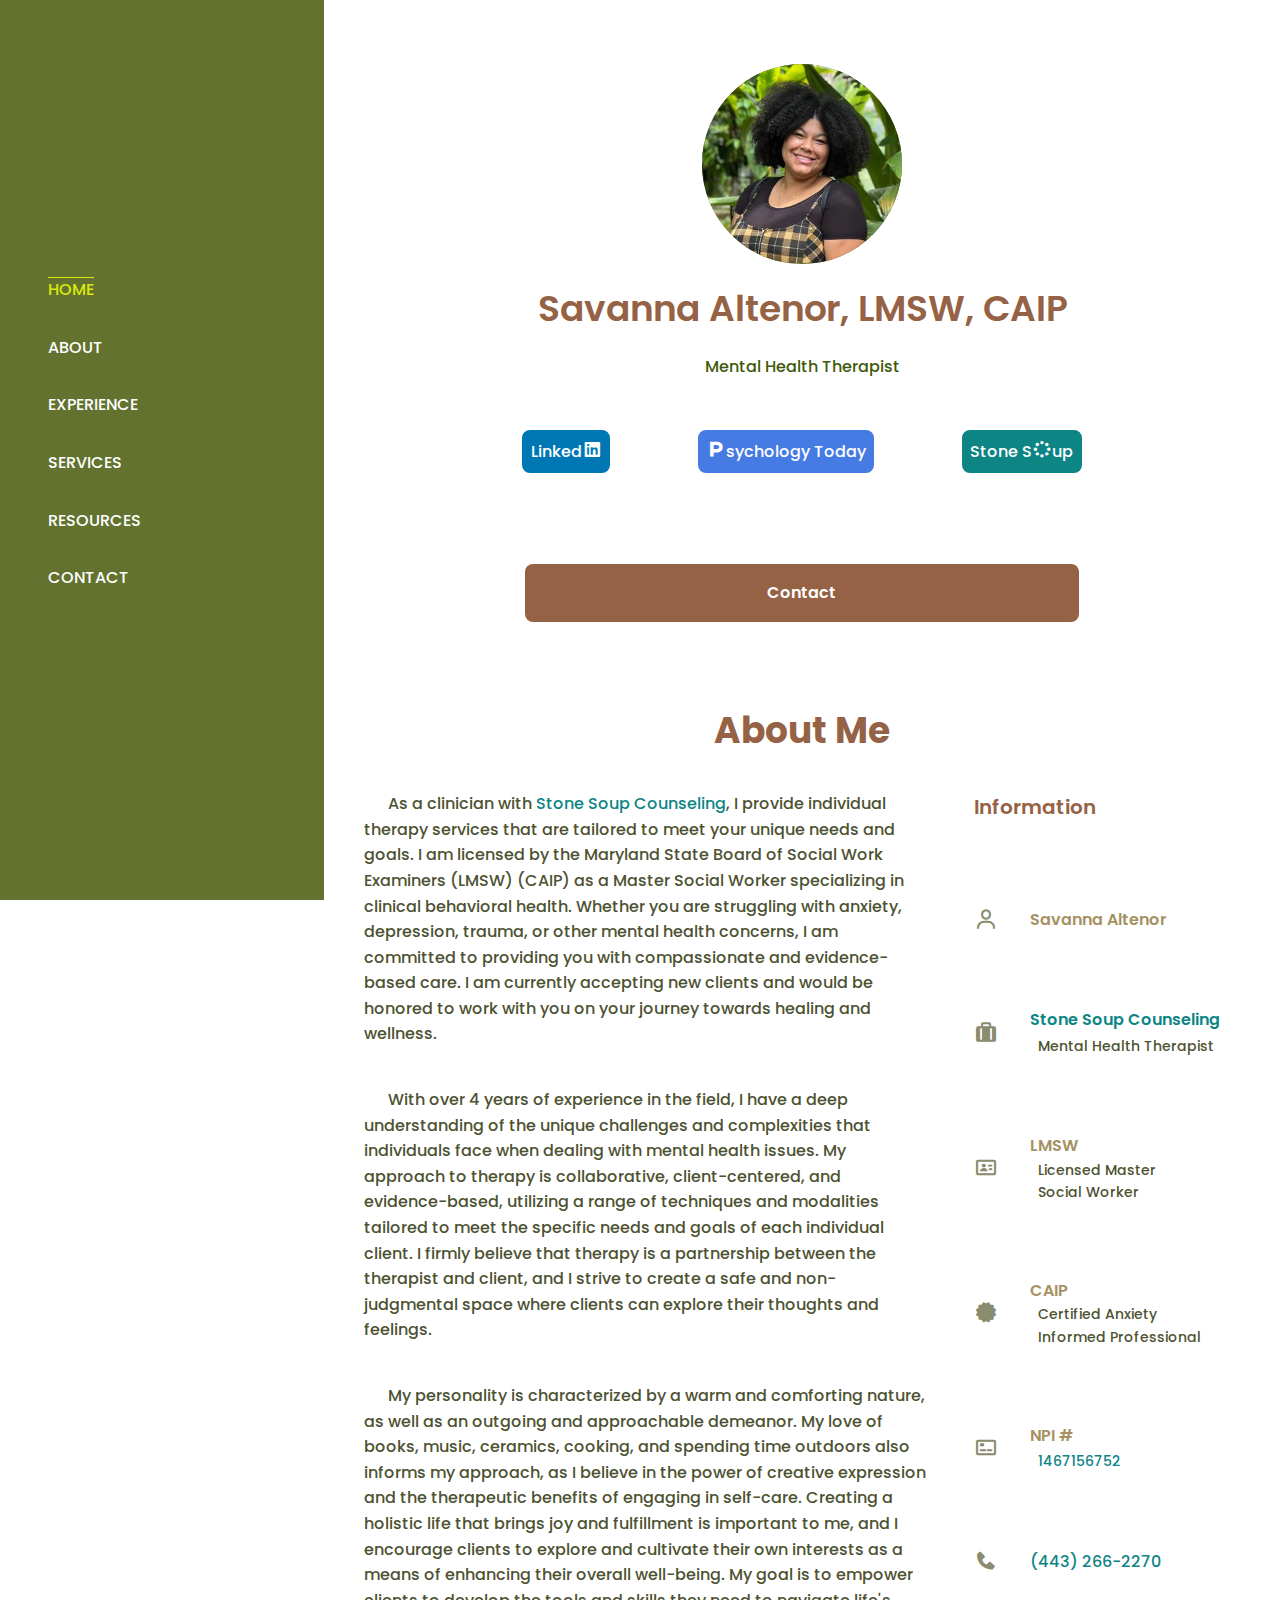
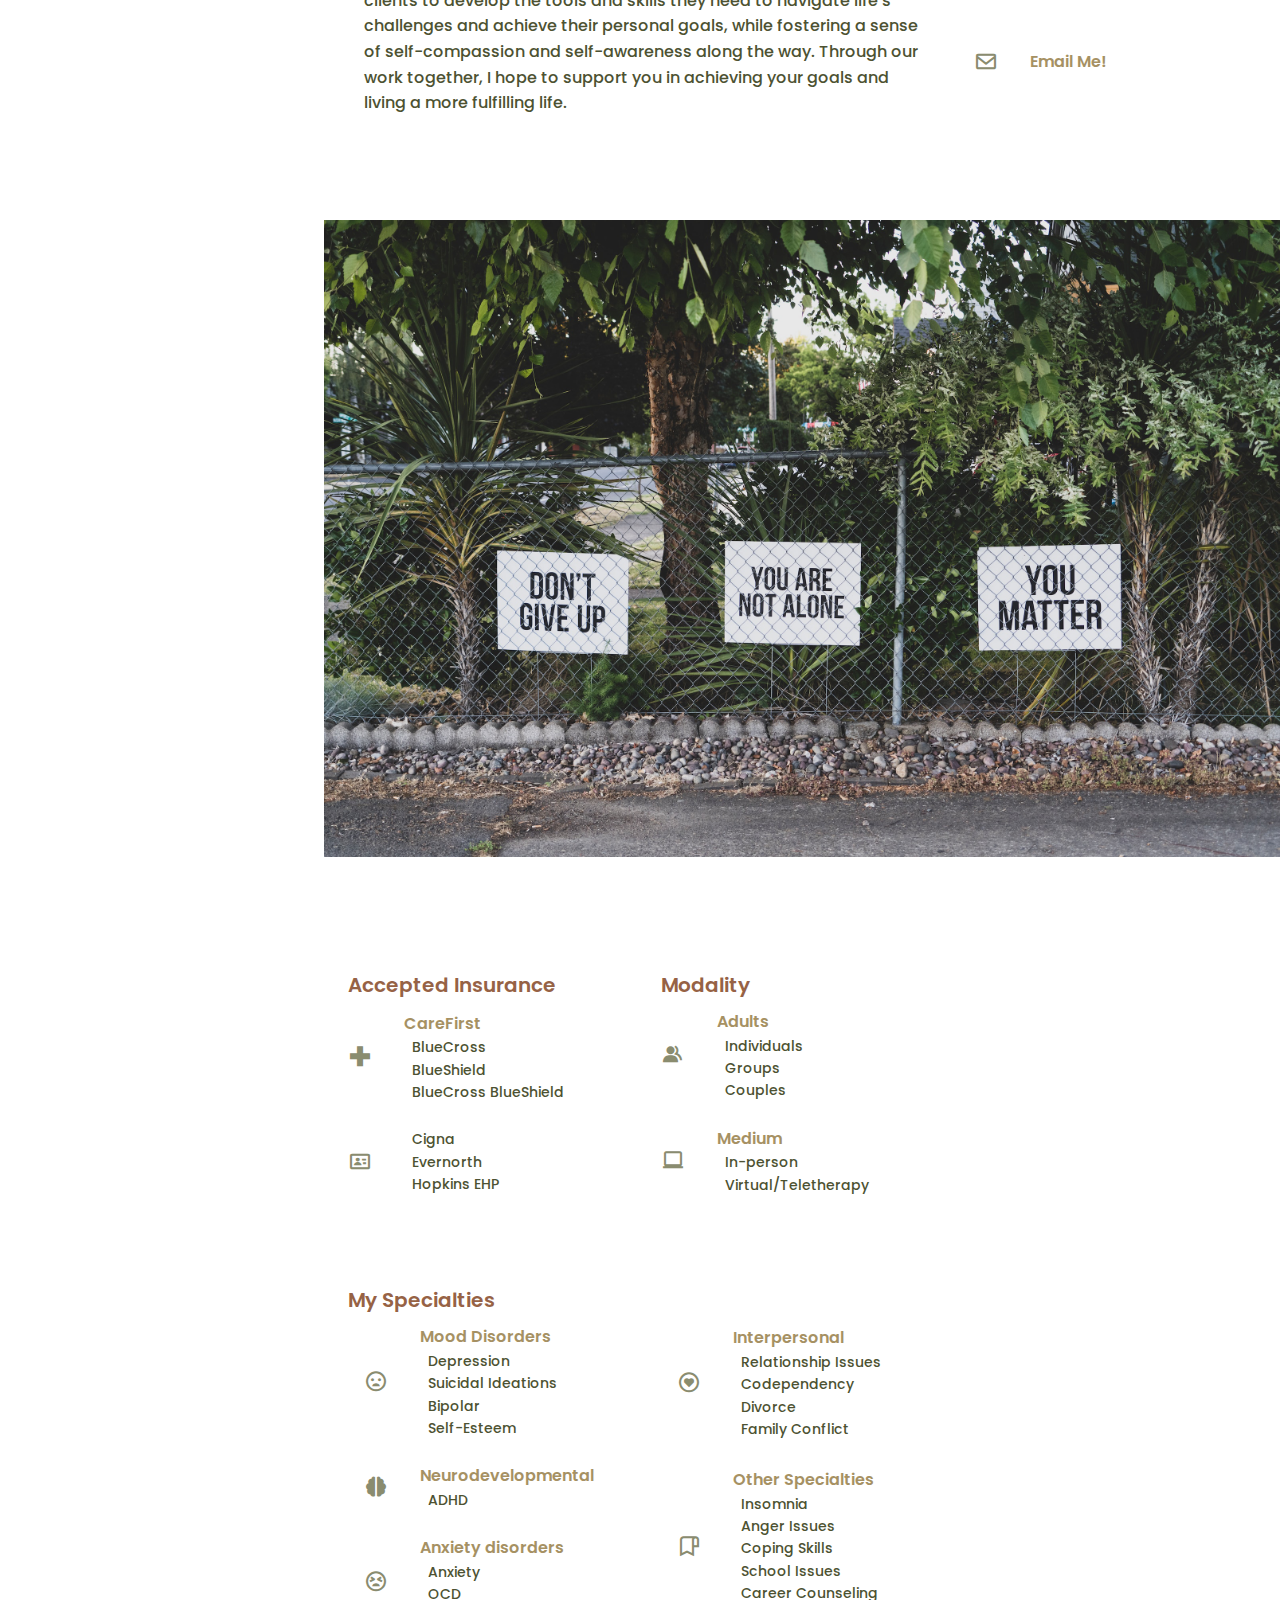
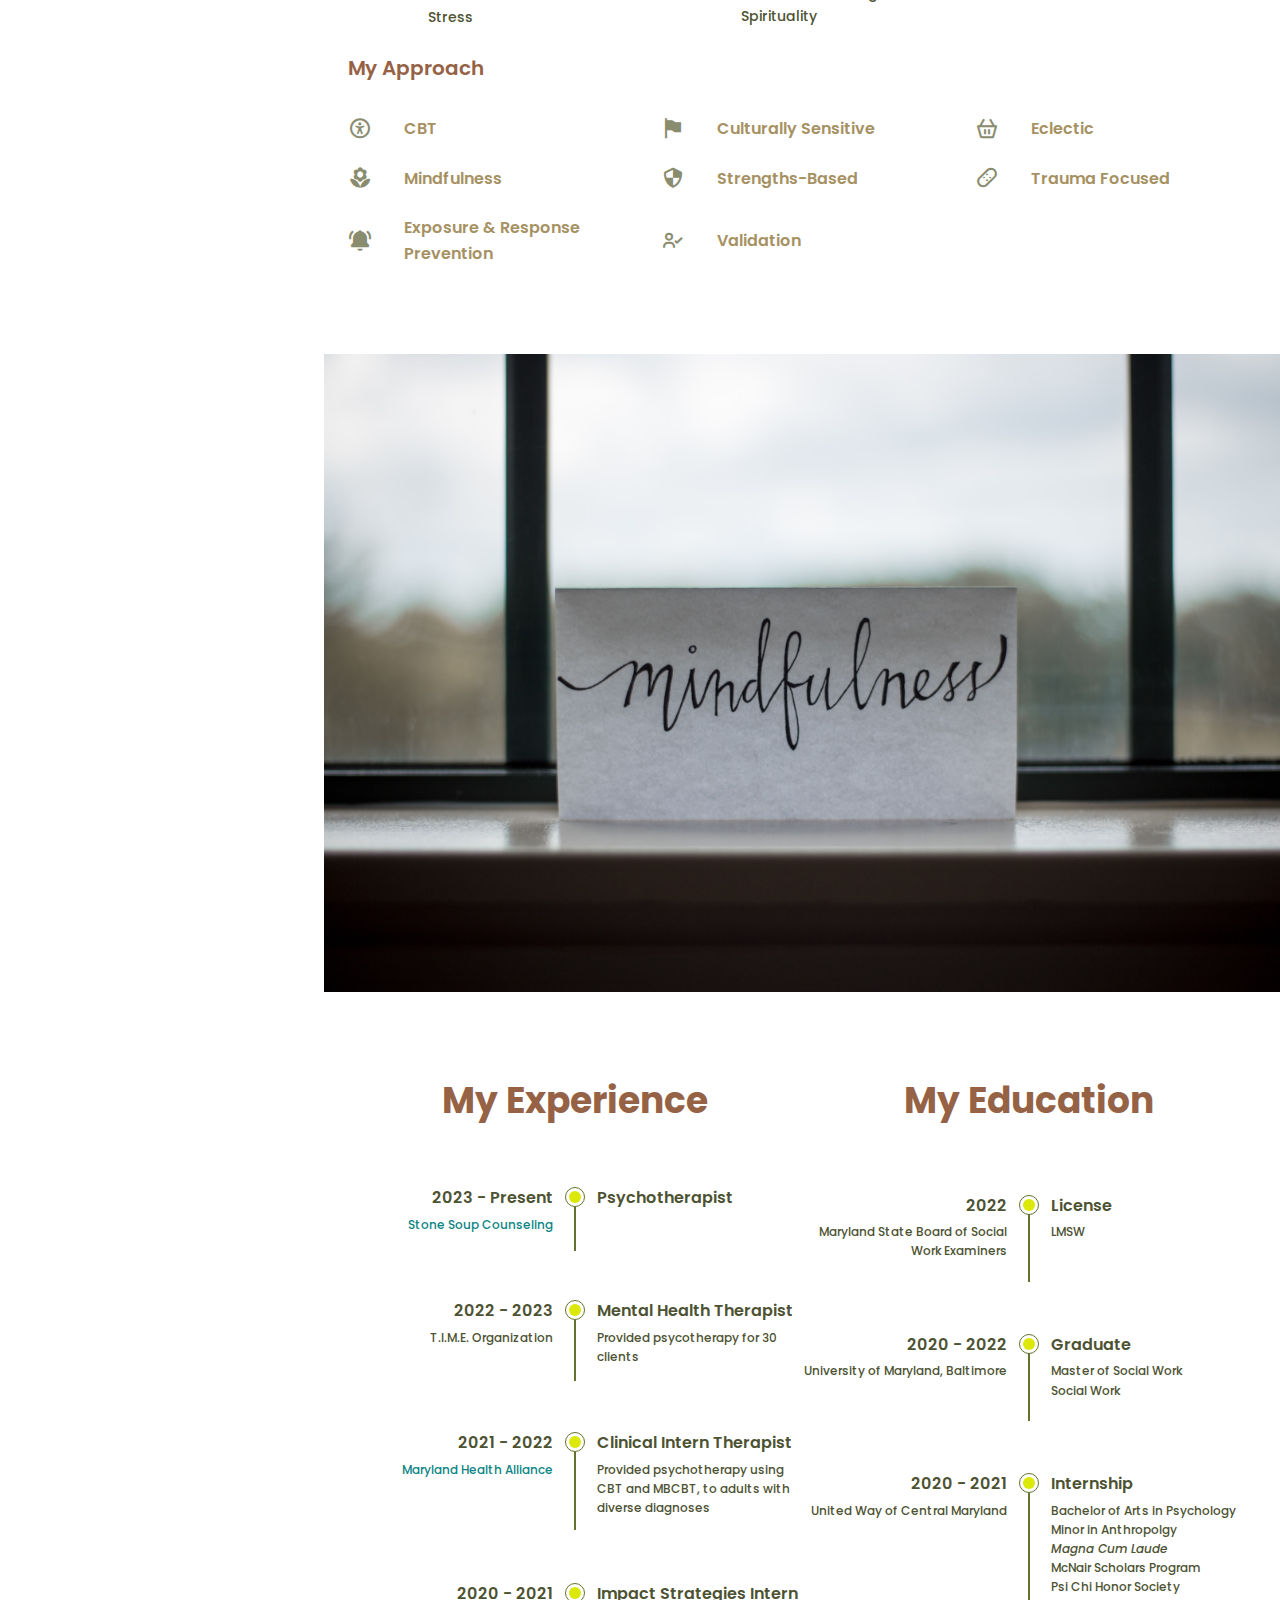
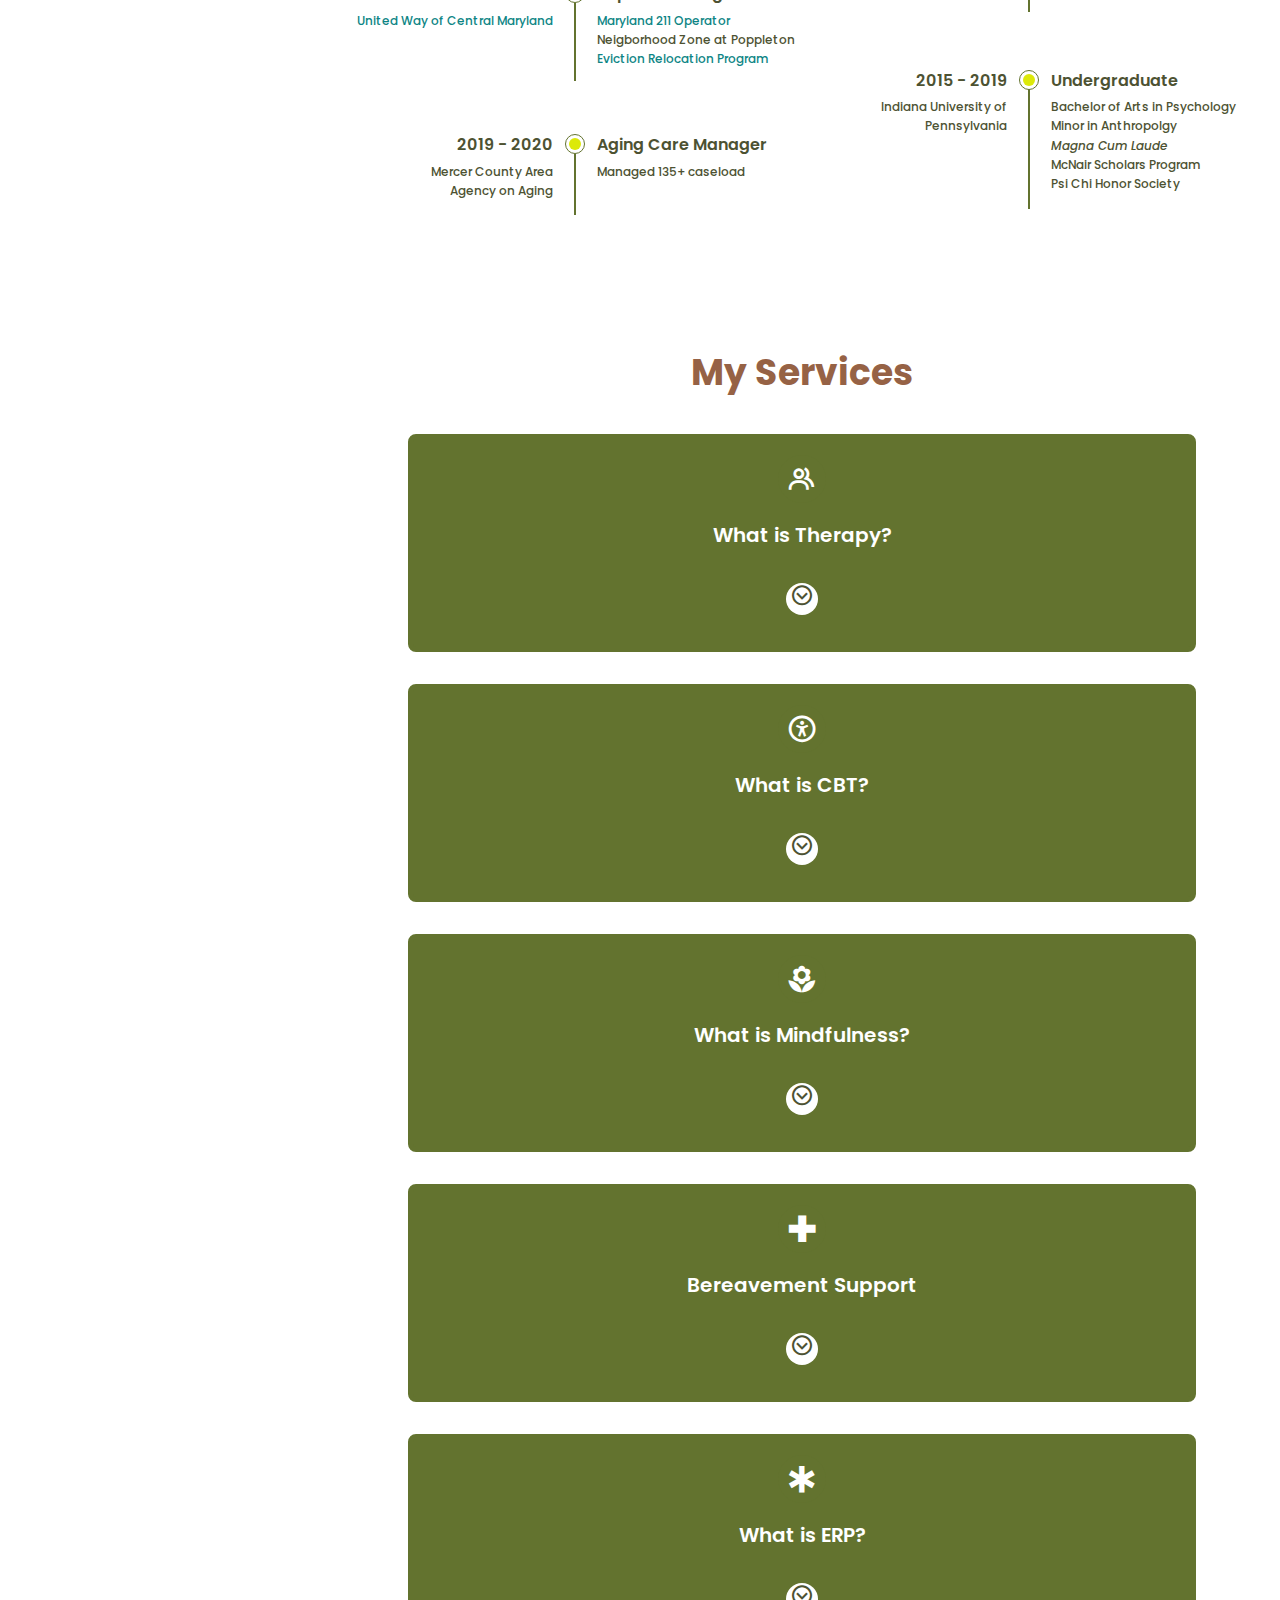
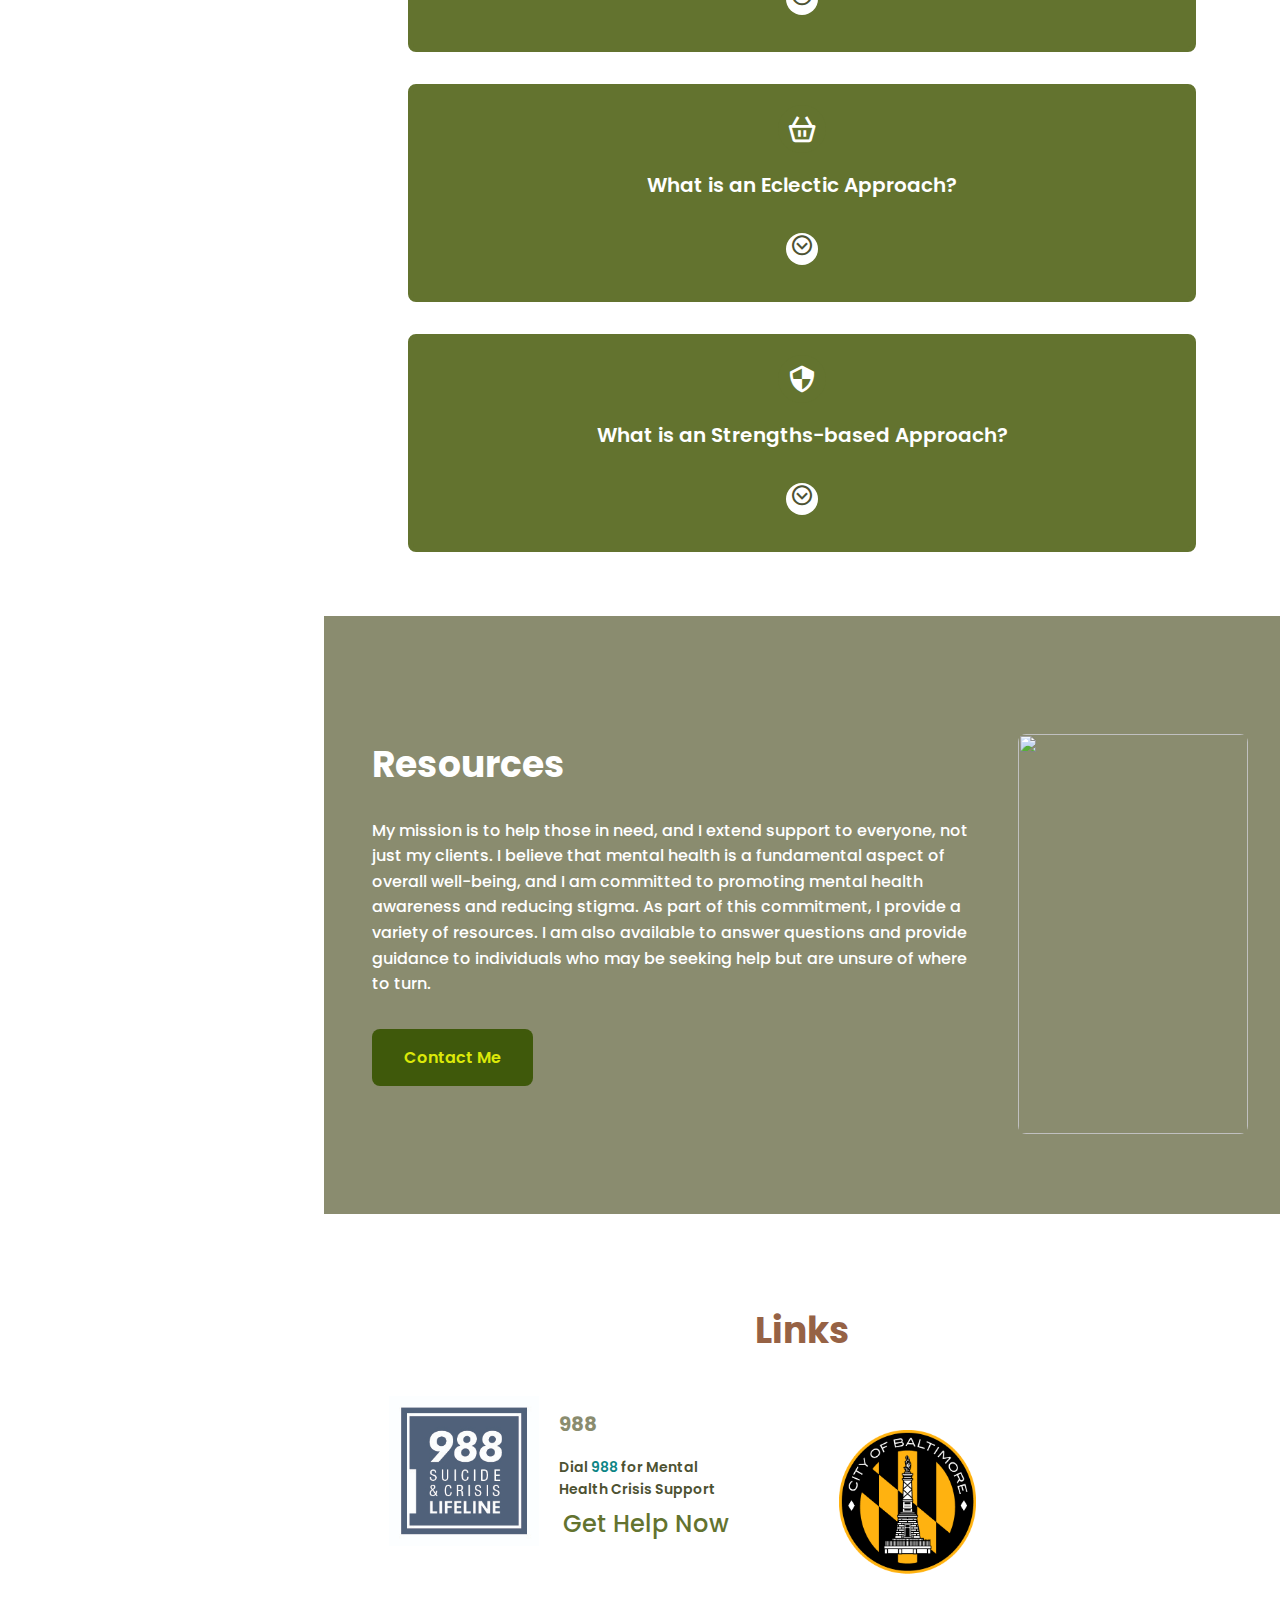
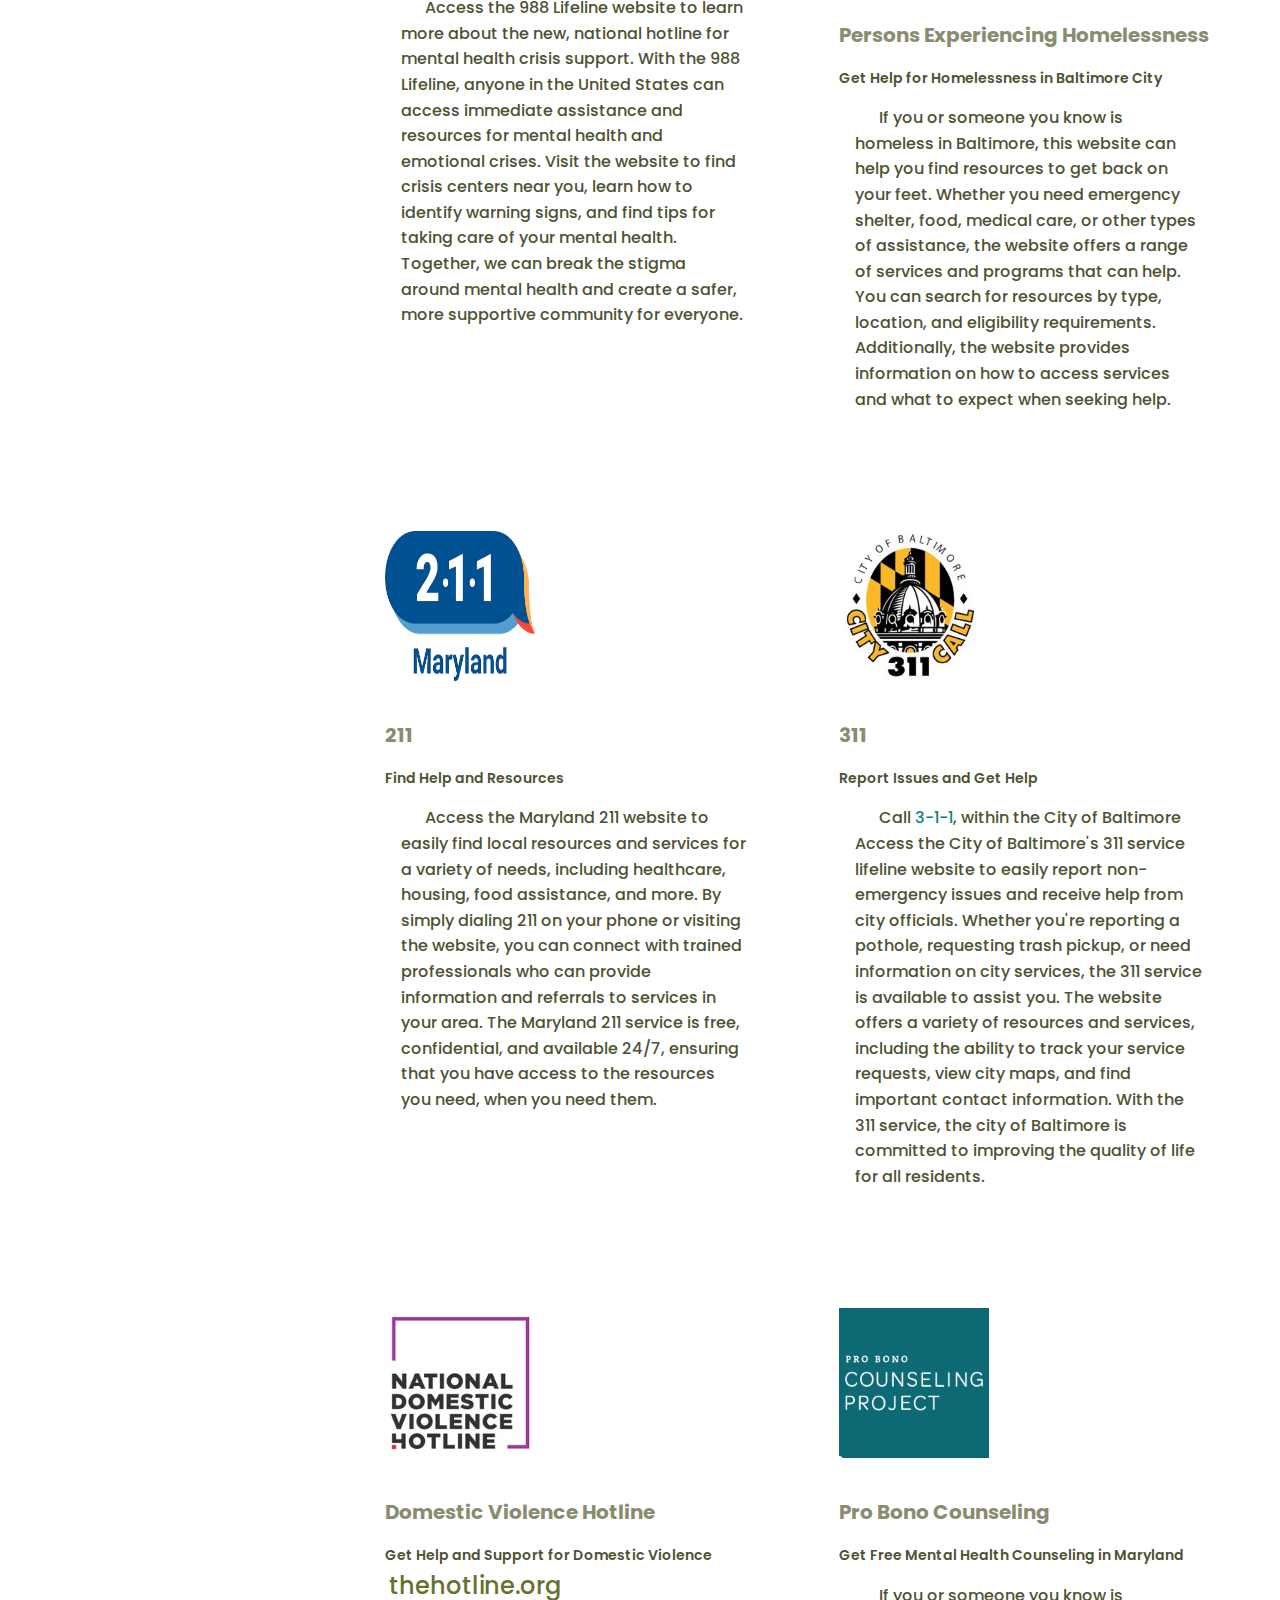
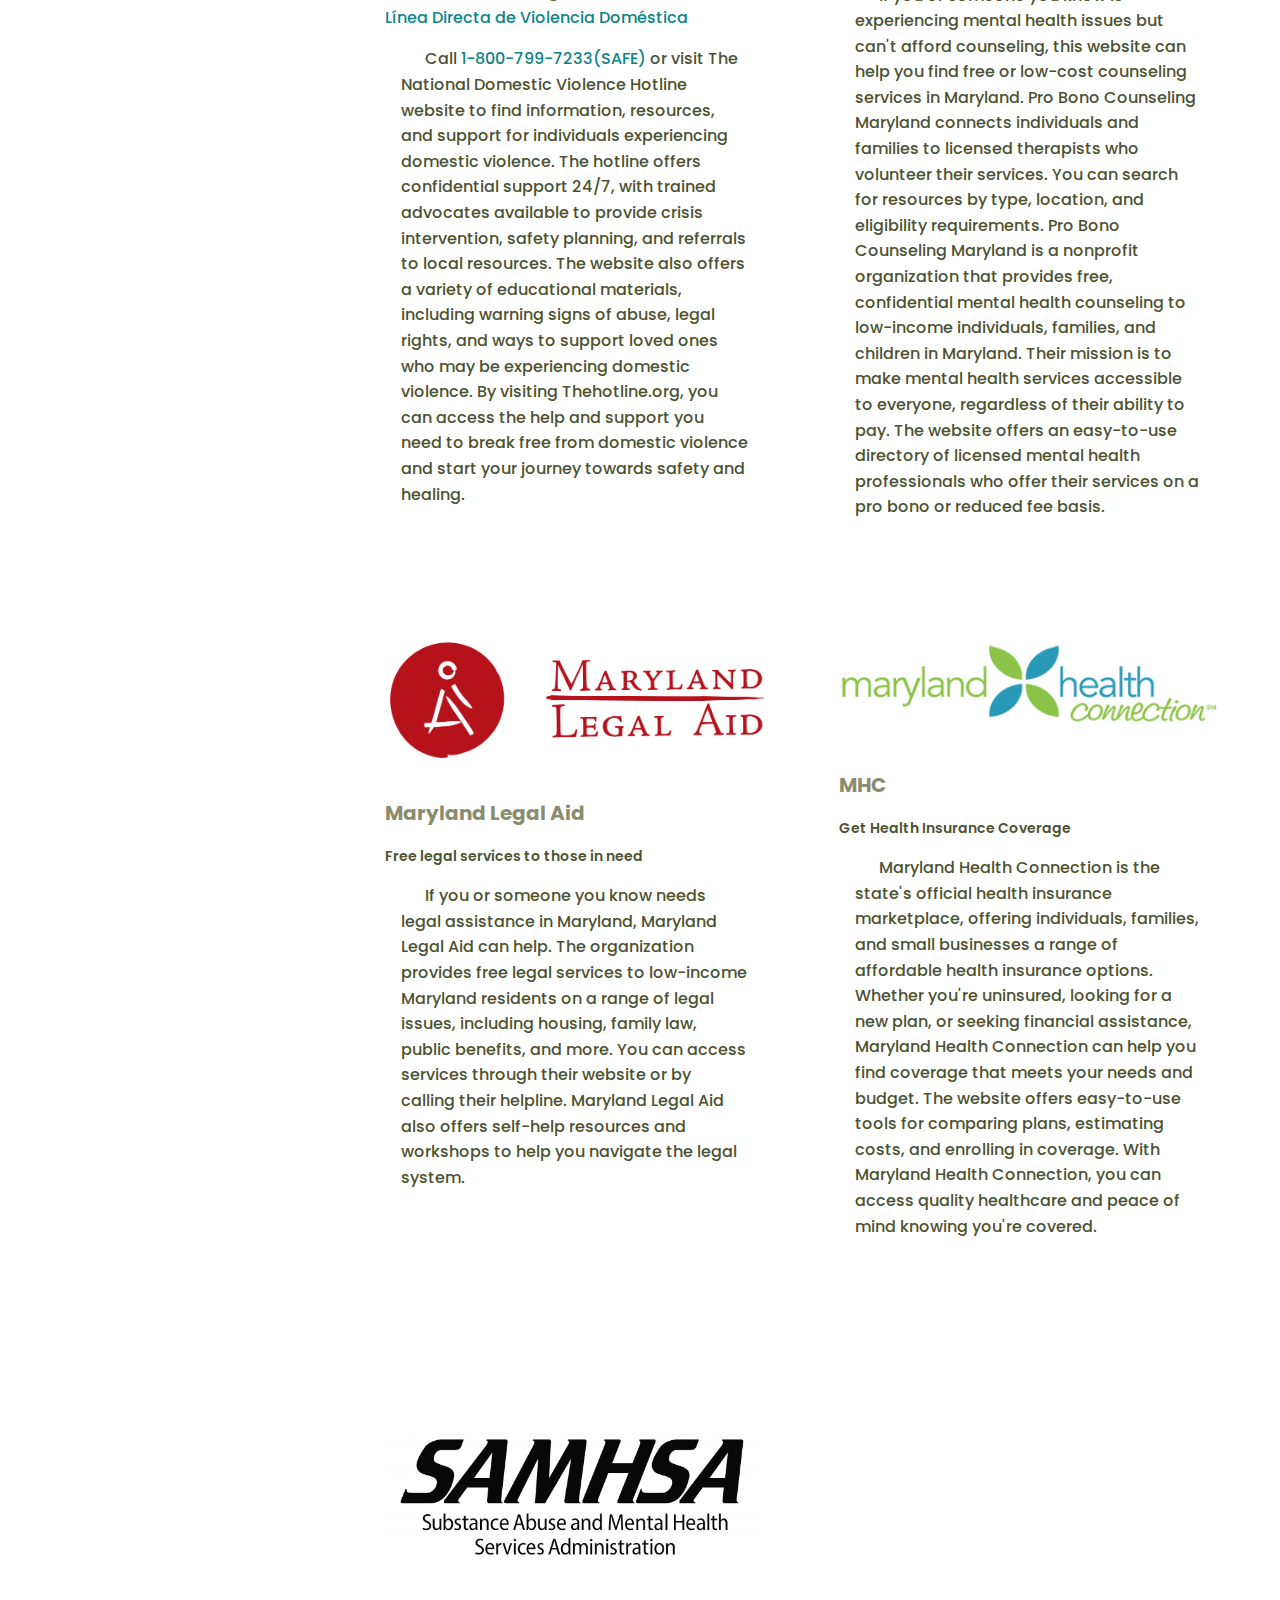
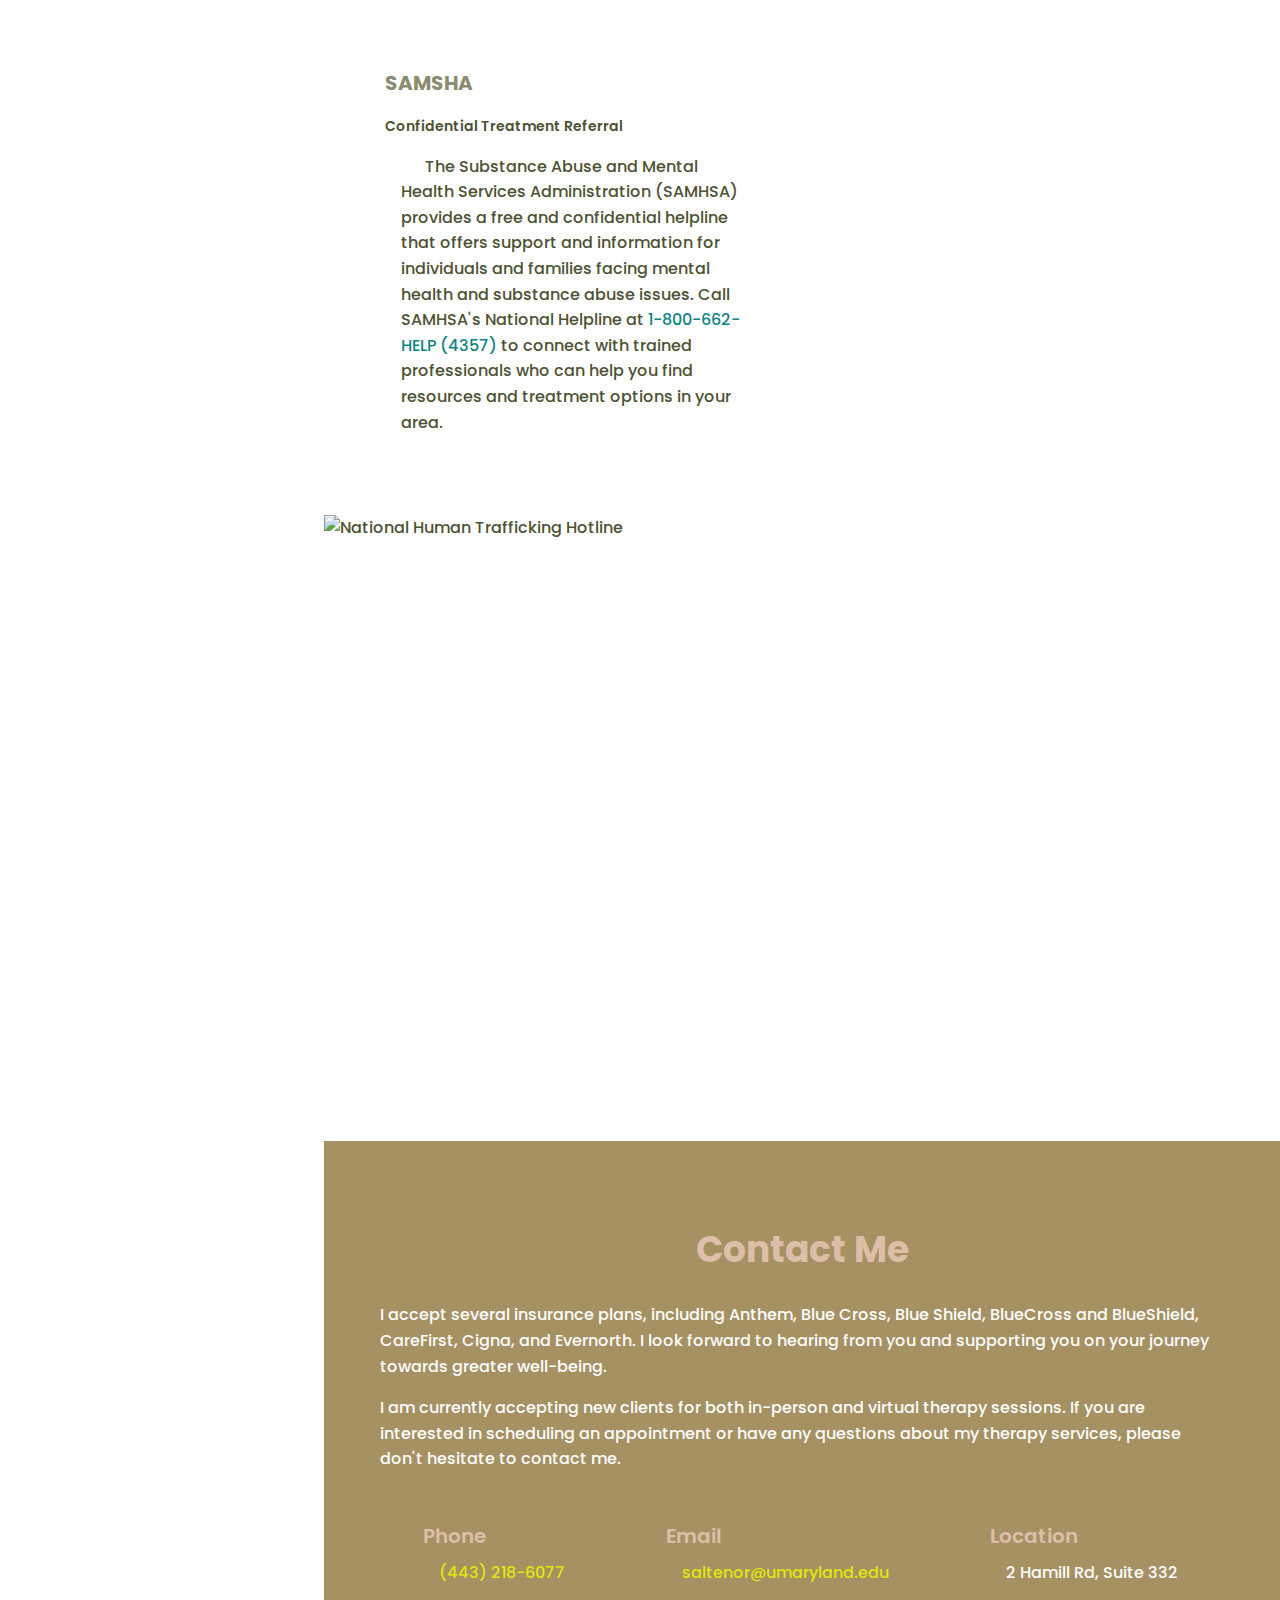
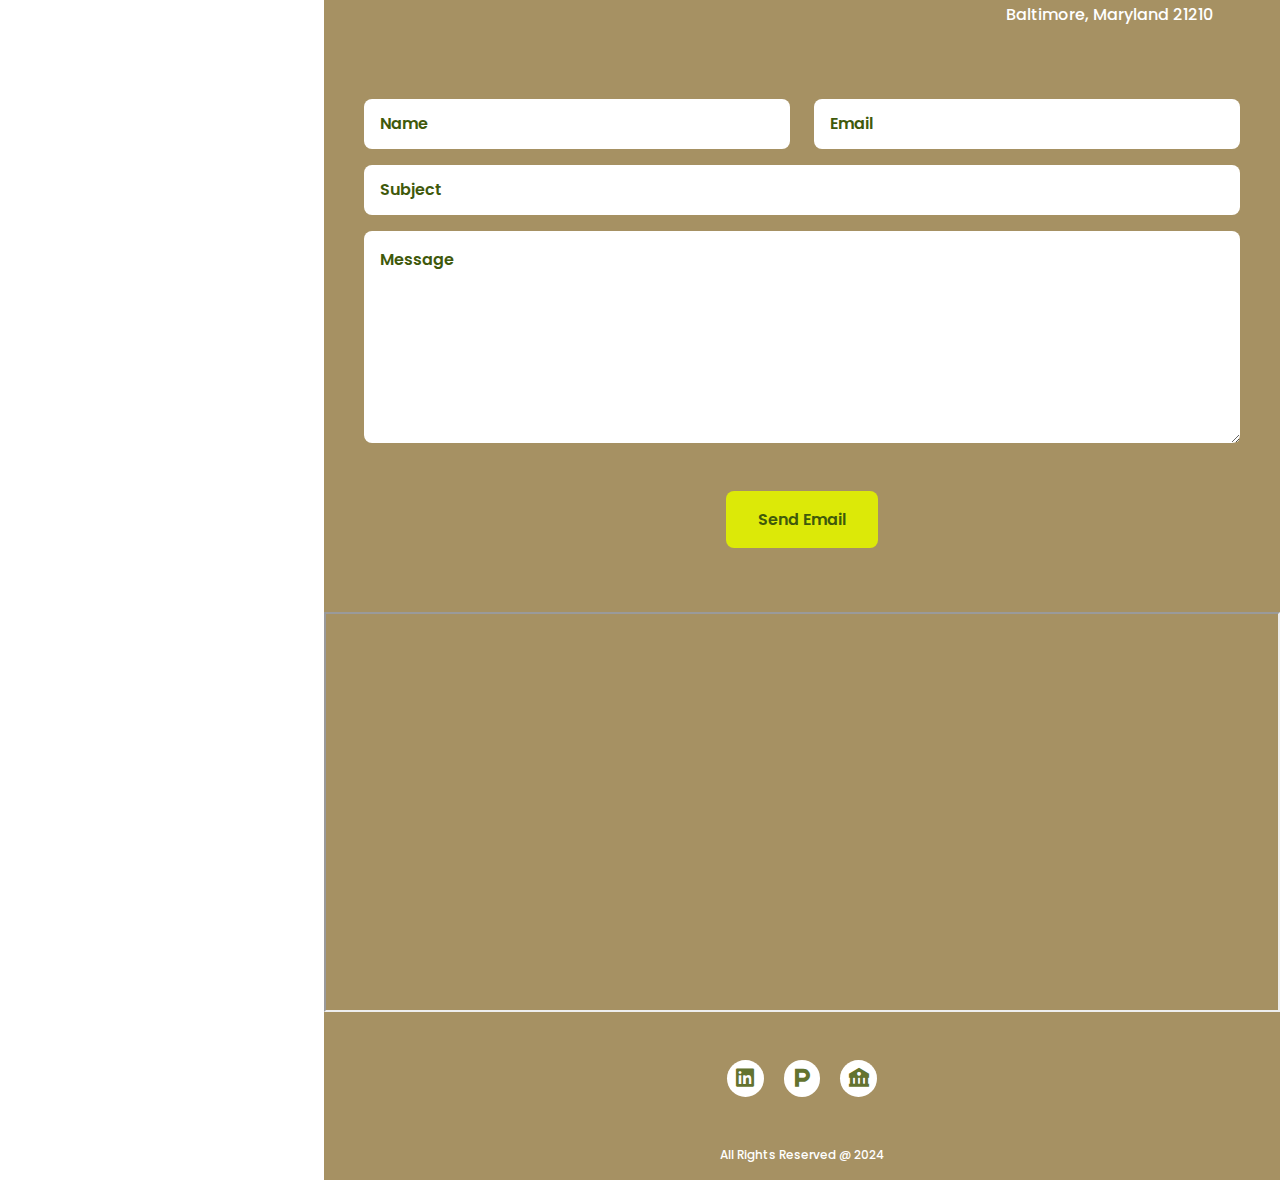
==== commit 57c75960: "Remove medicaid. Shorten meta description." ====
--- a/index.html
+++ b/index.html
@@ -6,7 +6,7 @@
         <meta name="viewport" content="width=device-width, initial-scale=1.0">
         <meta http-equiv="X-UA-Compatible" content="ie=edge">
         <meta name="description"
-            content="Looking for a licensed master social worker (LMSW) in the Roland Park or Hampden neighborhoods of Baltimore, Maryland? Savanna Altenor accepts Medicaid, BlueCross BlueShield (BCBS), Cigna, Anthem, Evernorth, and Johns Hopkins Employer Health Program (EHP) and is currently accepting new clients. She provides evidence-based therapy tailored to your unique needs, with a focus on creating a safe and supportive space for healing and growth. Savanna's compassionate and strengths-based approach can help you overcome anxiety, depression, or relationship issues. Conveniently located in the 21210 zip code, she is committed to empowering you to achieve your goals and improve your mental wellness. To learn more about Savanna's therapeutic approach and availability, visit her website today.">
+            content="Licensed master social worker in Roland Park/Hampden, Baltimore. Savanna Altenor accepts BCBS, Cigna, Anthem, Evernorth, and EHP. Evidence-based therapy for anxiety, depression, and group therapy. Convenient 21210 location.">
         <base target="_blank">
 
         <title>Savanna Altenor, LMSW, CAIP | Mental Health Therapist | Baltimore</title>
@@ -206,7 +206,7 @@
                         <div class="about__info-data">
                             <i class="bx bx-plus-medical about__info-icon"></i>
                             <ul>
-                                <li class="about__info-subtitle">Carefirst </li>
+                                <li class="about__info-subtitle">CareFirst </li>
                                 <li class="about__info-subtitle-small">BlueCross </li>
                                 <li class="about__info-subtitle-small">BlueShield </li>
                                 <li class="about__info-subtitle-small">BlueCross BlueShield </li>
@@ -219,7 +219,6 @@
                                 <li class="about__info-subtitle-small">Cigna</li>
                                 <li class="about__info-subtitle-small">Evernorth</li>
                                 <li class="about__info-subtitle-small">Hopkins EHP</li>
-                                <li class="about__info-subtitle-small">MEDICAID</li>
                             </ul>
                         </div>
                     </div>
@@ -1095,7 +1094,7 @@
                 </div>
 
                 <div class="footer__social">
-                    <a href="https://www.linkedin.com/in/savanna-altenor-lmsw-508136238/" class="footer__link">
+                    <a href="https://www.linkedin.com/in/savanna-altenor-lmsw-caip-508136238/" class="footer__link">
                         <i class="bx bxl-linkedin-square footer__icon"></i>
                     </a>
 
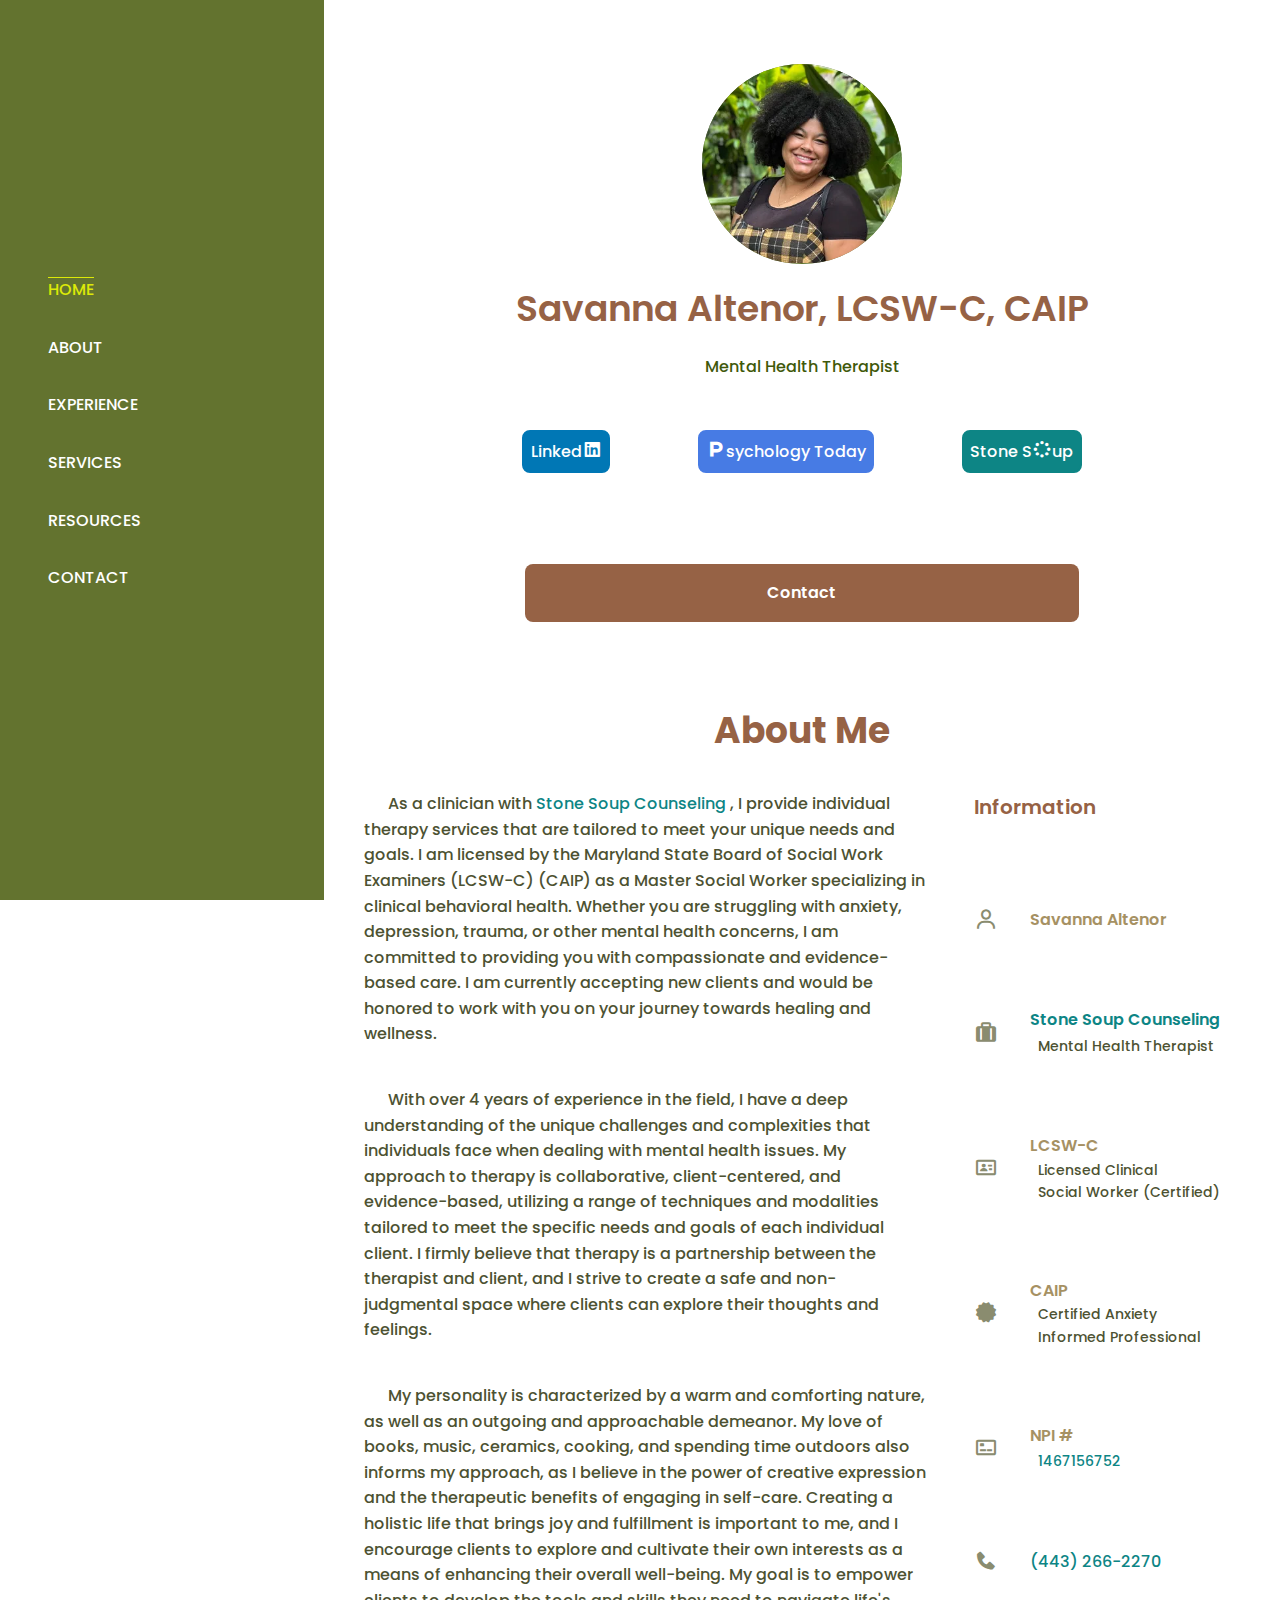
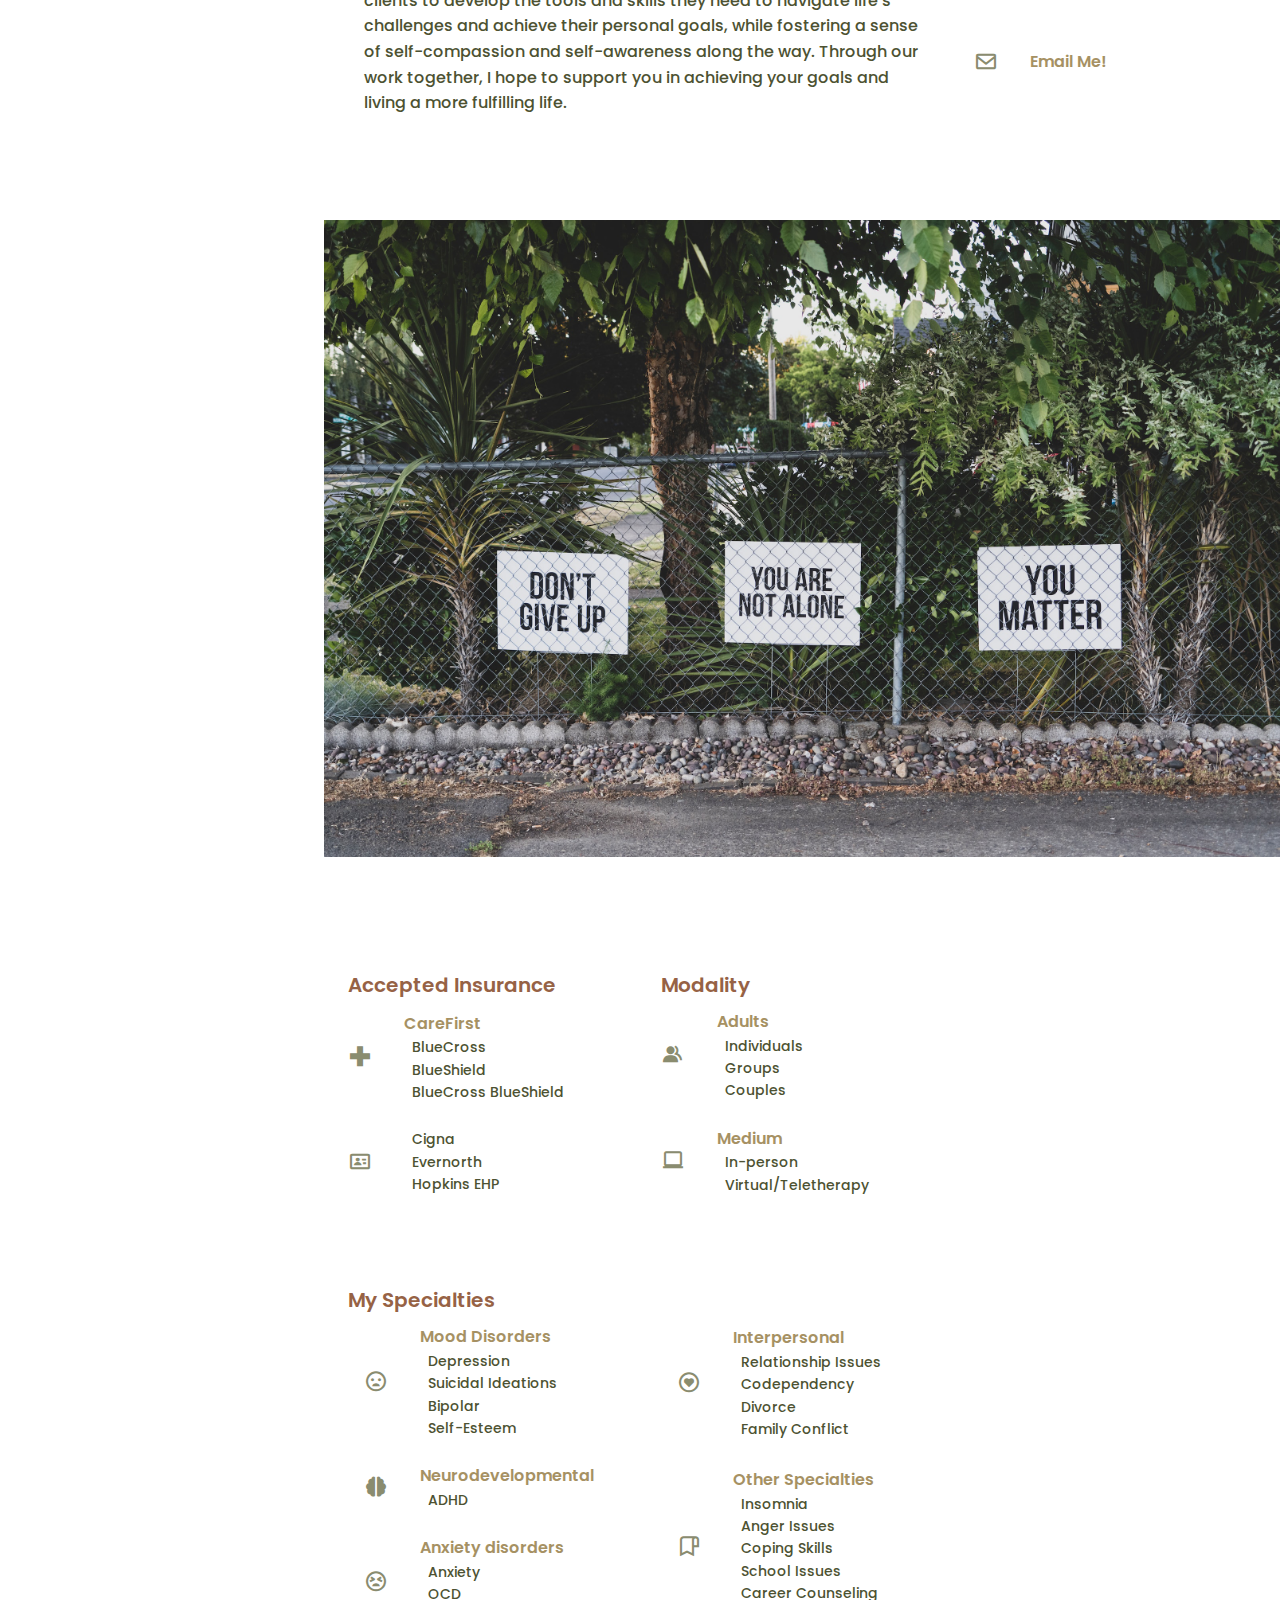
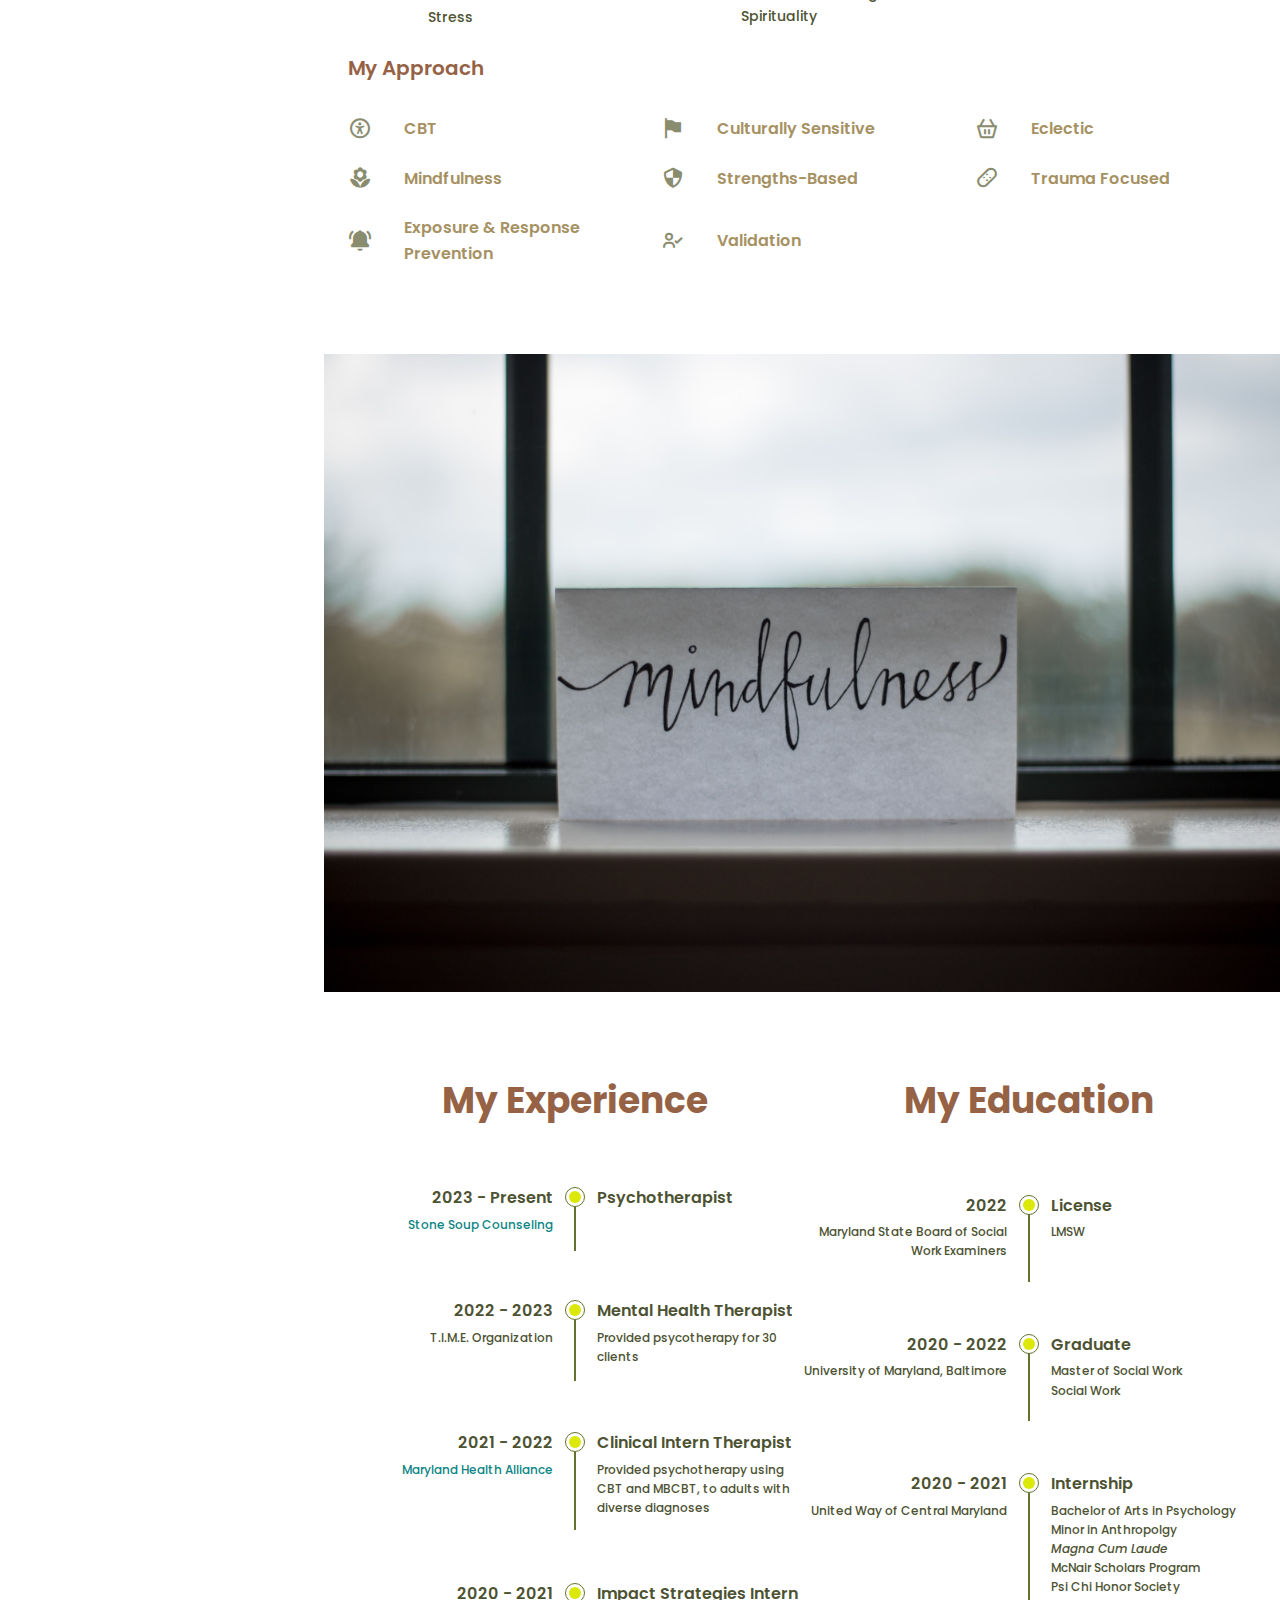
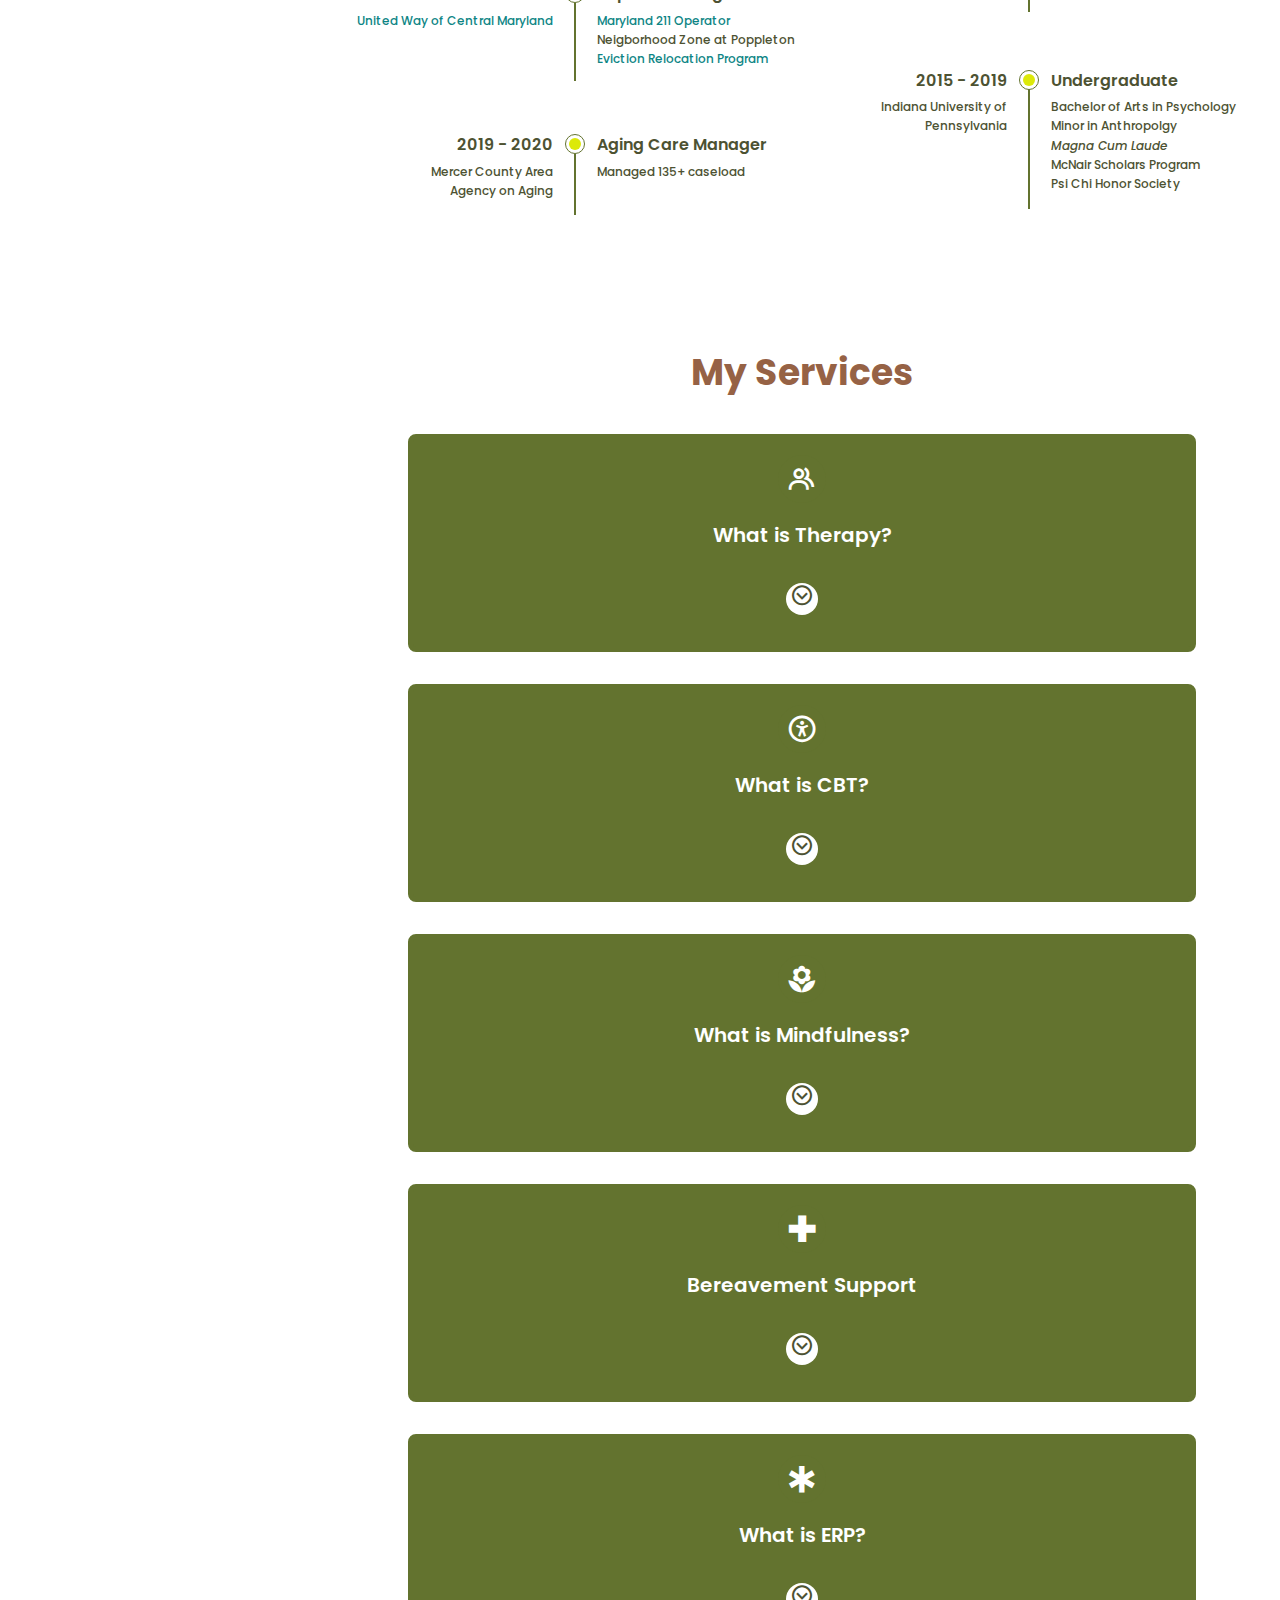
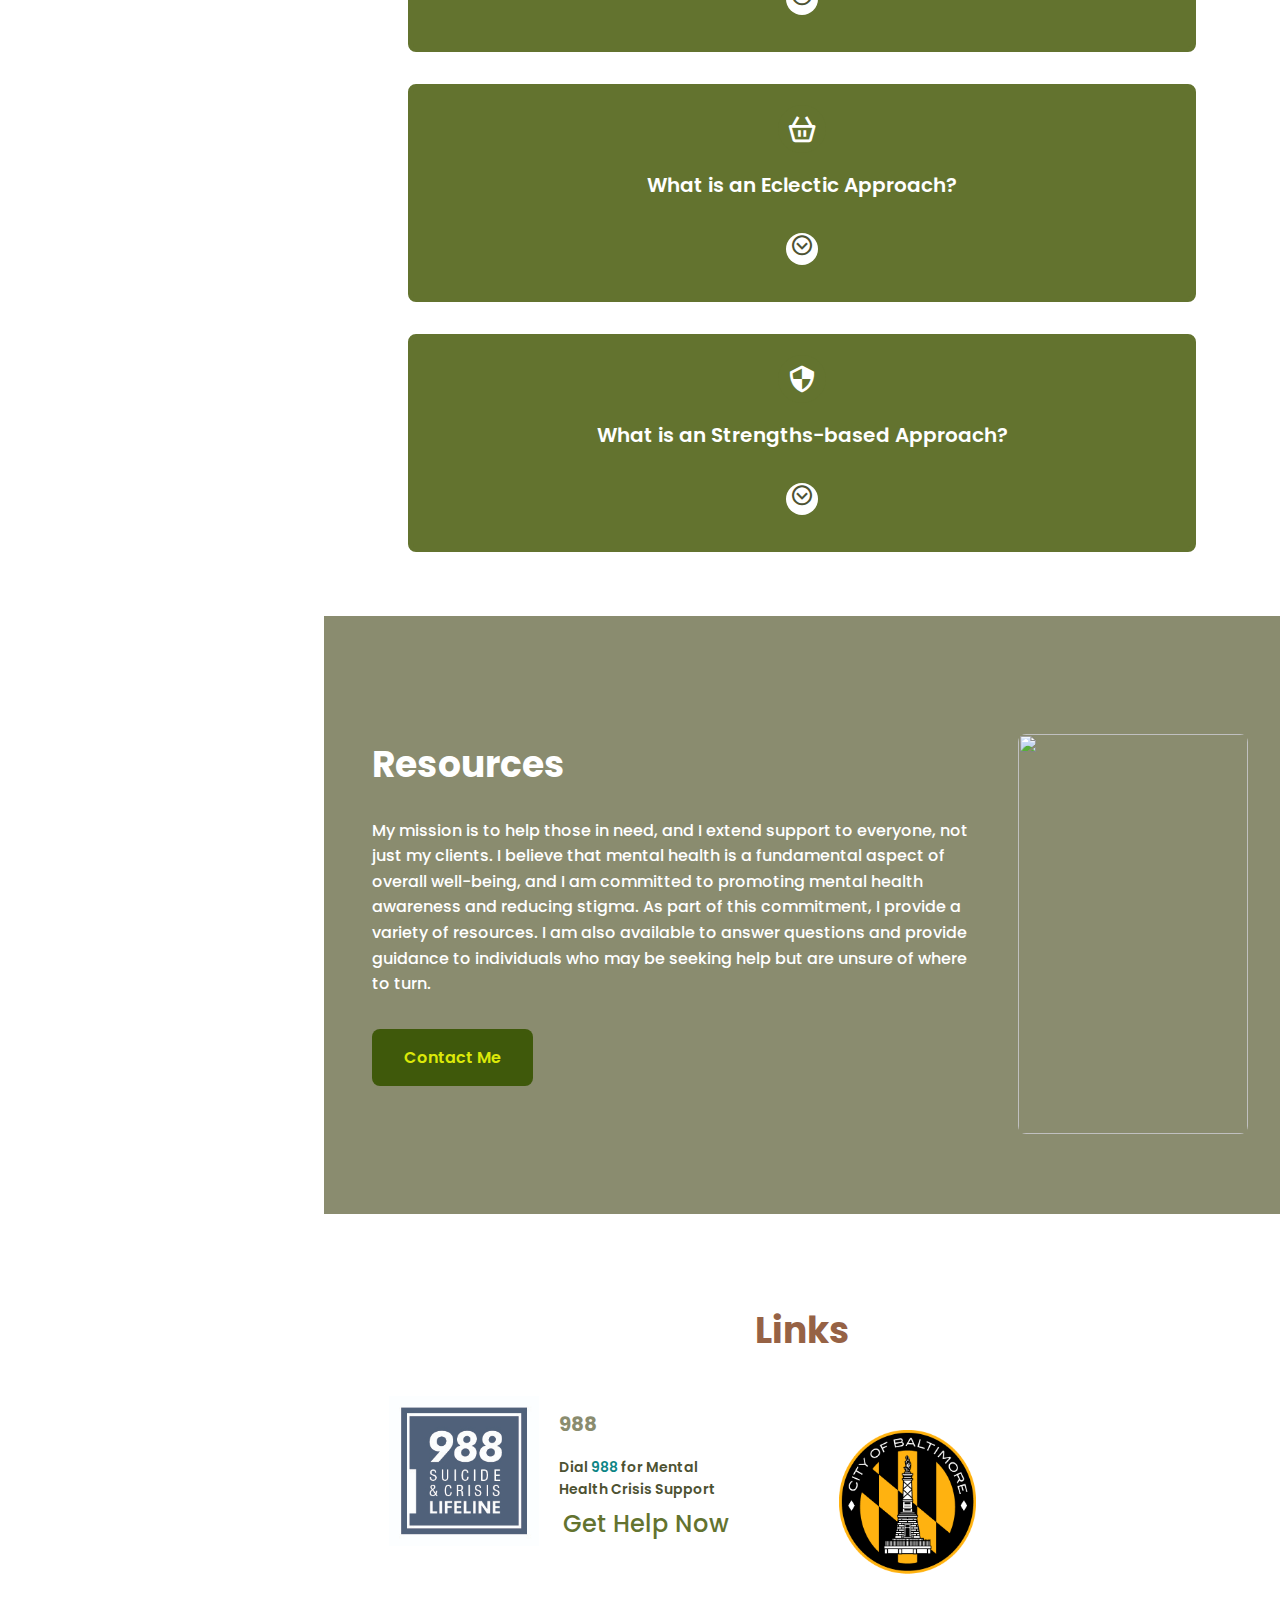
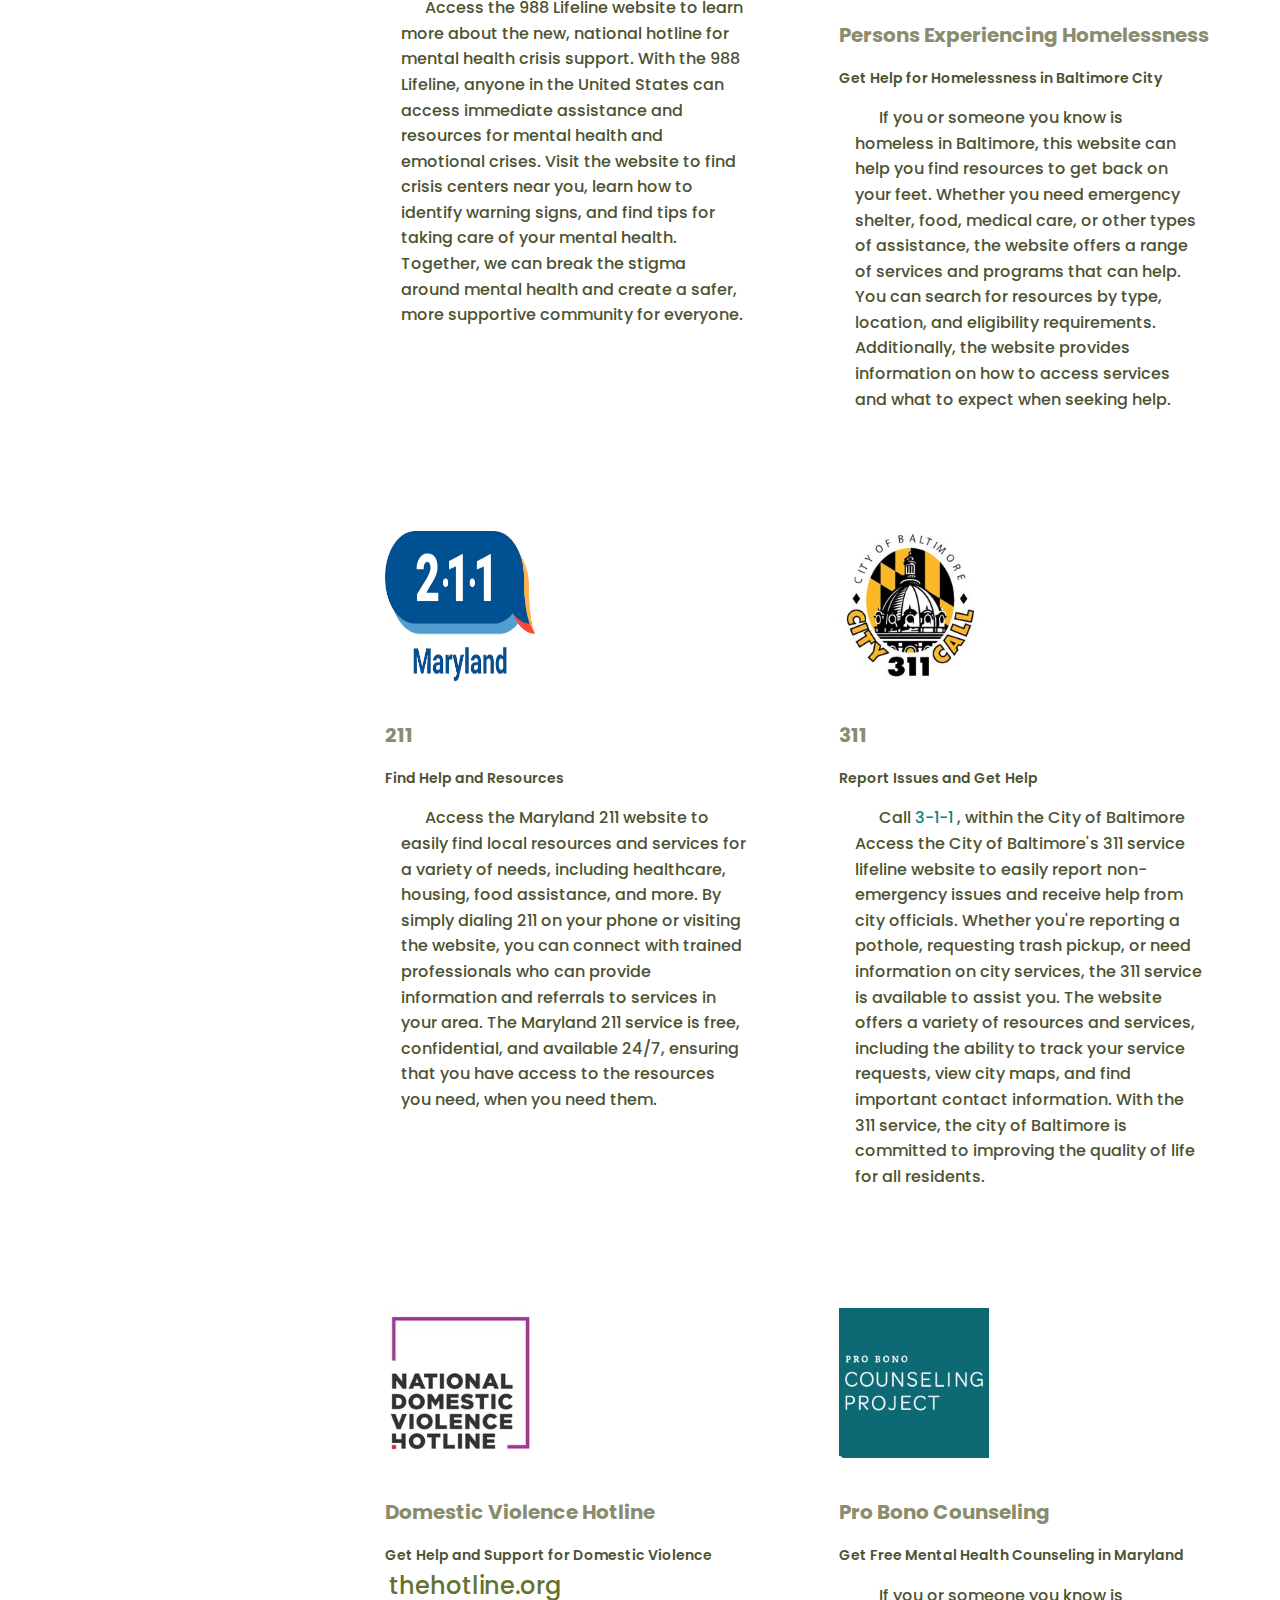
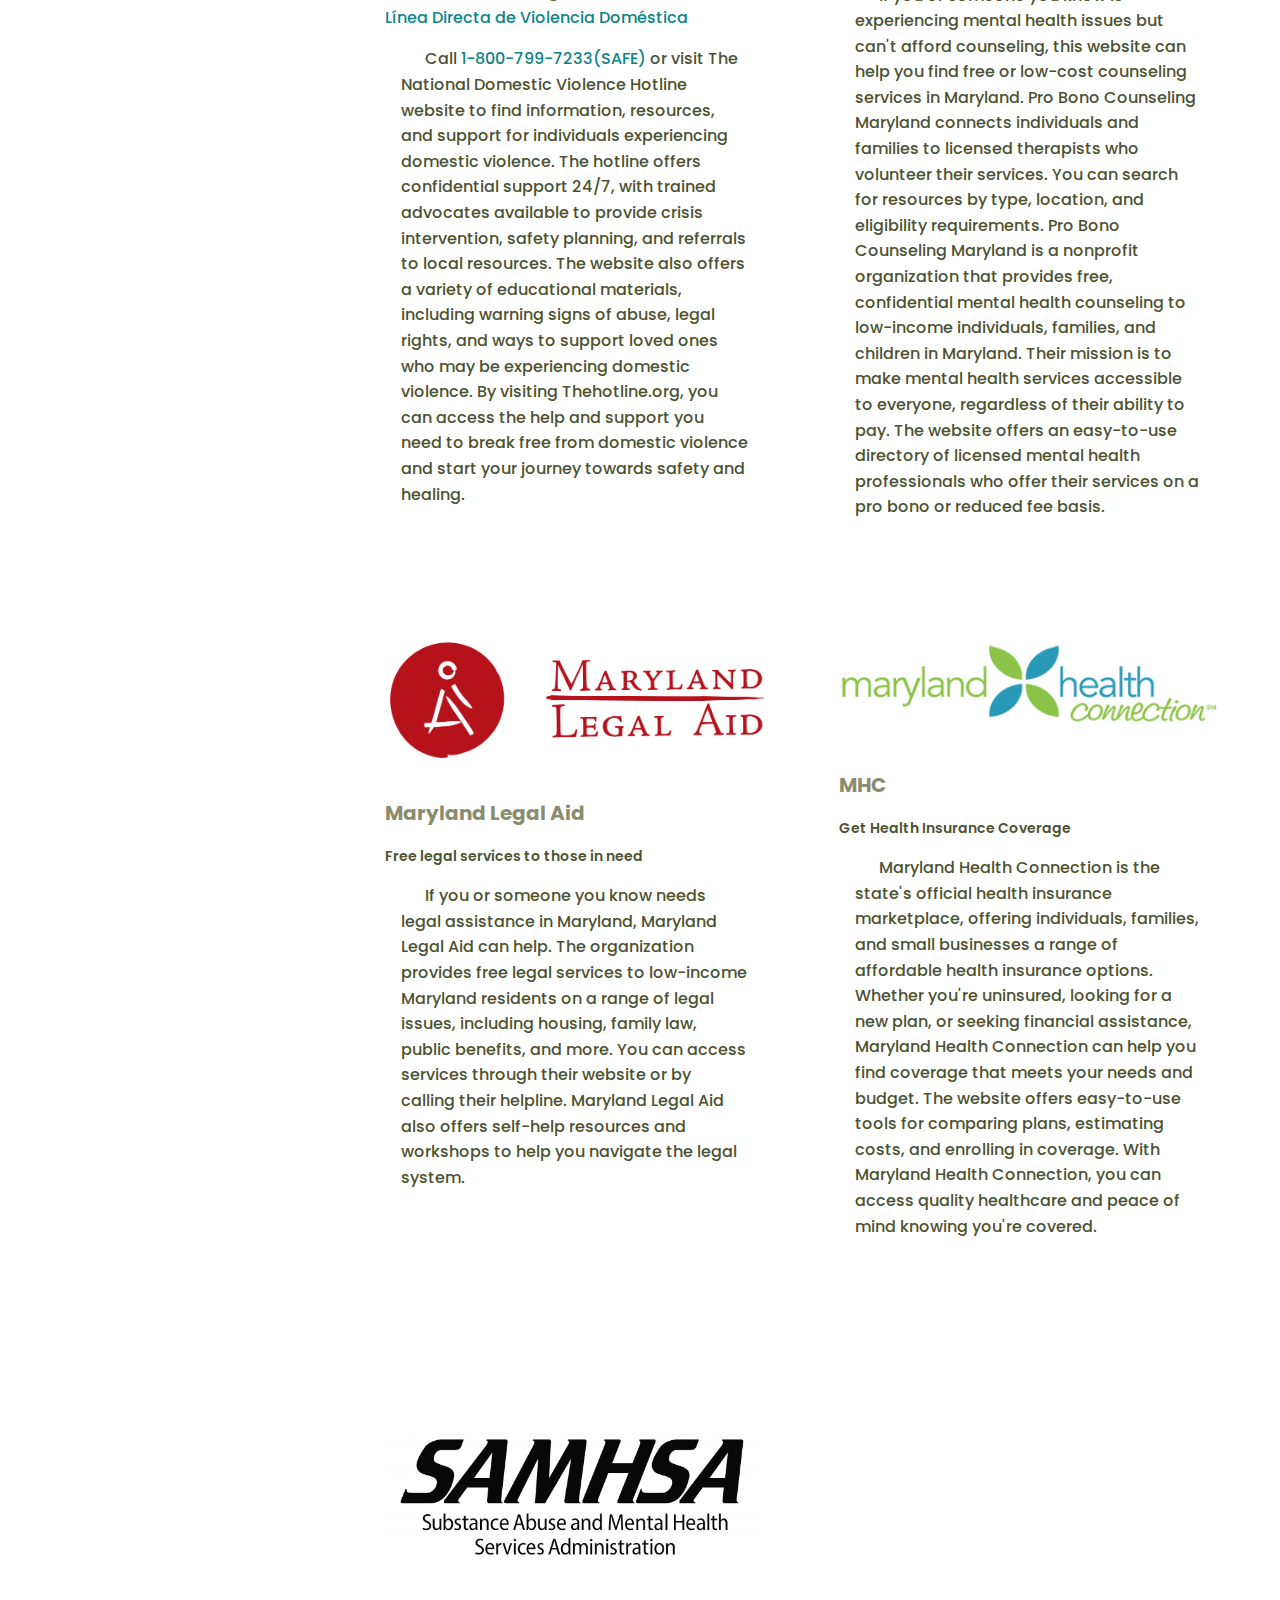
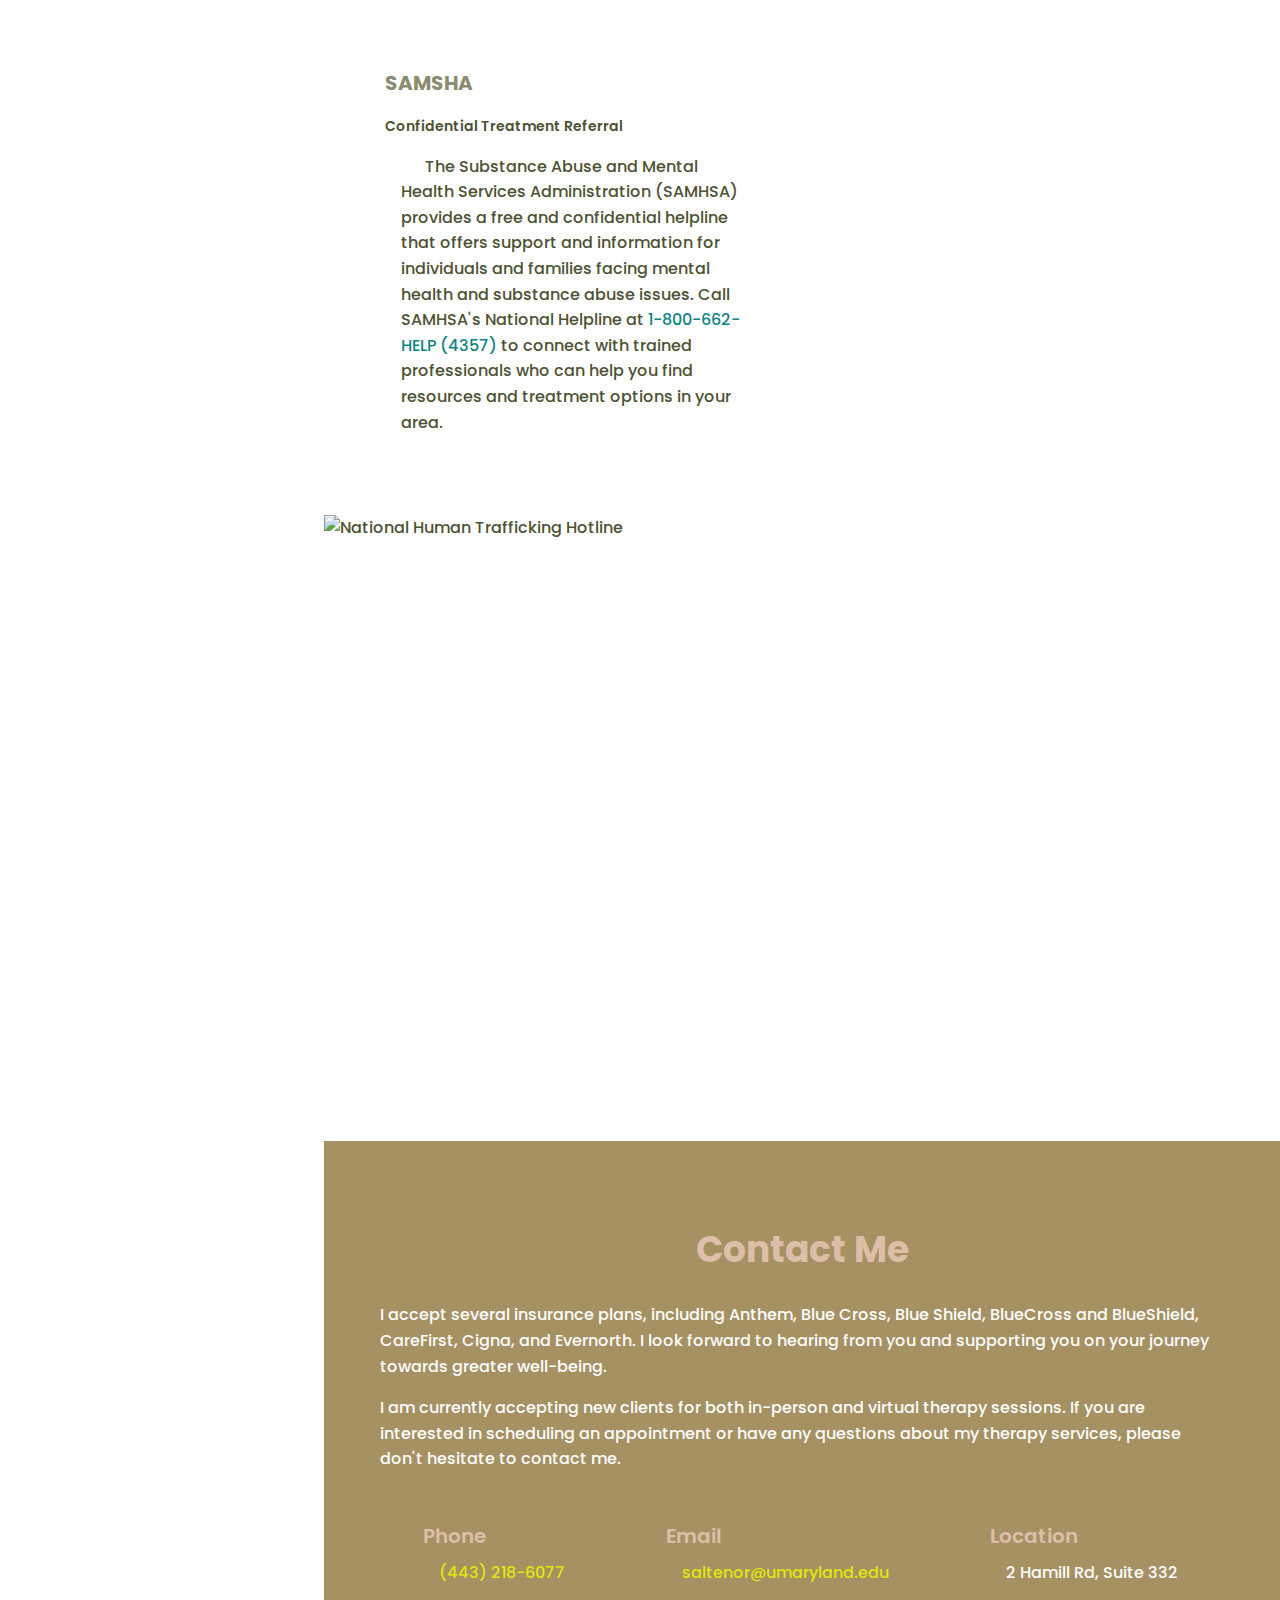
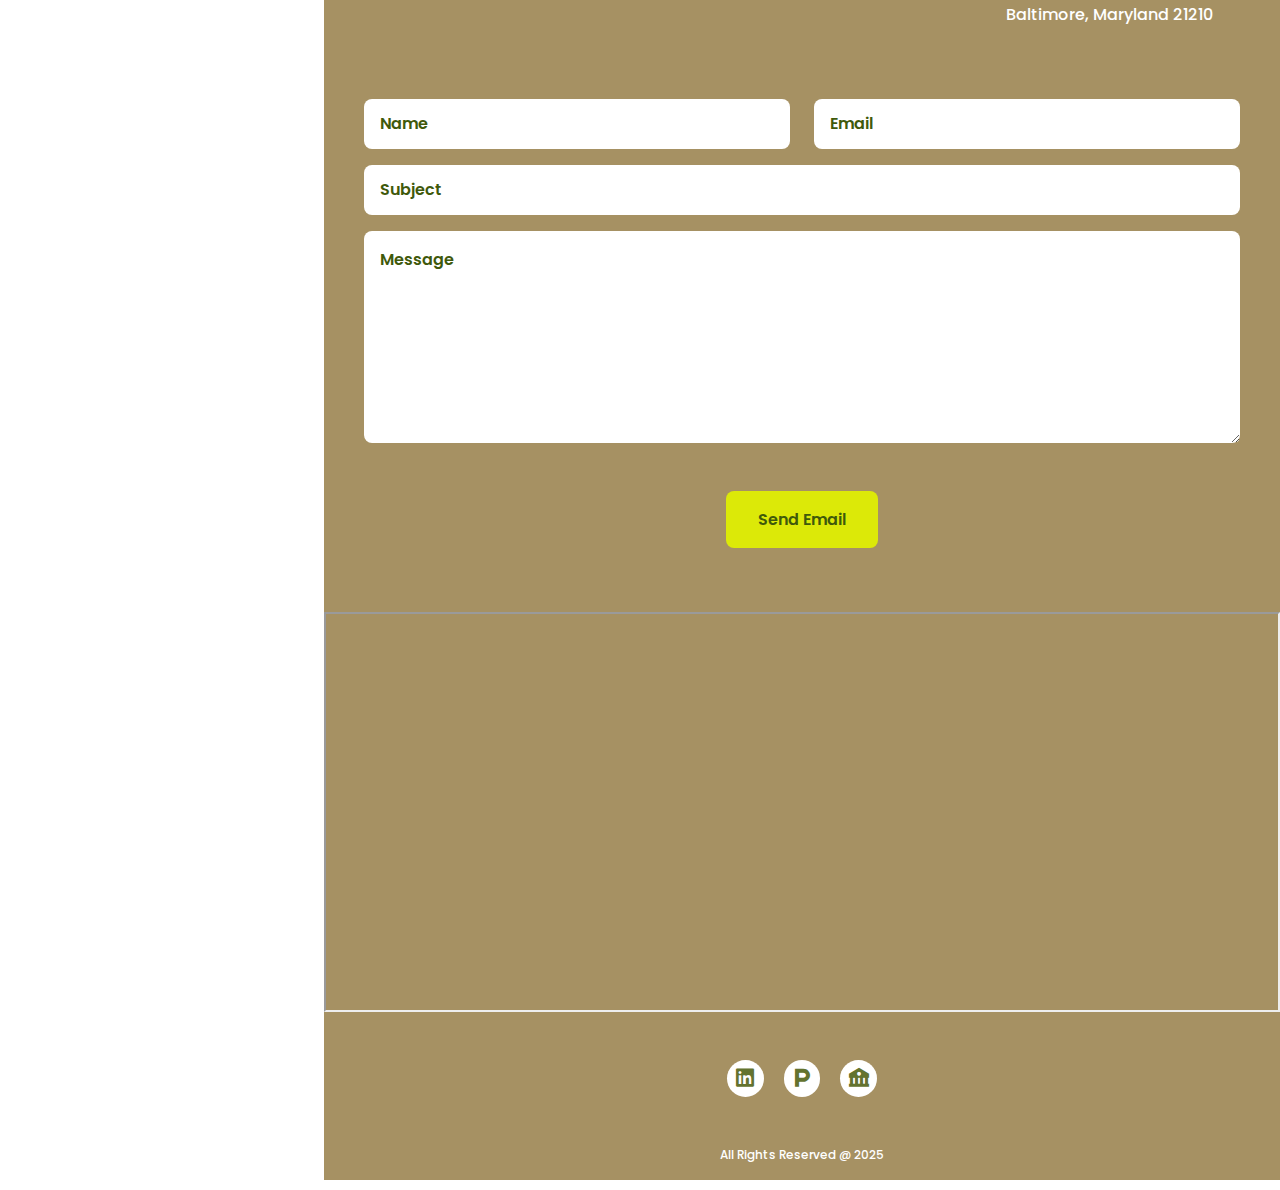
==== commit 212fafcd: "feat: Update copy to LCSW-C per client request. Update footer year to 2025" ====
--- a/index.html
+++ b/index.html
@@ -1,1132 +1,1198 @@
 <!DOCTYPE html>
 <html lang="en">
-
-    <head>
-        <meta charset="UTF-8">
-        <meta name="viewport" content="width=device-width, initial-scale=1.0">
-        <meta http-equiv="X-UA-Compatible" content="ie=edge">
-        <meta name="description"
-            content="Licensed master social worker in Roland Park/Hampden, Baltimore. Savanna Altenor accepts BCBS, Cigna, Anthem, Evernorth, and EHP. Evidence-based therapy for anxiety, depression, and group therapy. Convenient 21210 location.">
-        <base target="_blank">
-
-        <title>Savanna Altenor, LMSW, CAIP | Mental Health Therapist | Baltimore</title>
-
-        <!-- ===== BOX ICONS ===== -->
-        <link href="https://unpkg.com/boxicons@2.1.4/css/boxicons.min.css" rel="stylesheet">
-
-        <!-- ===== Favicon ===== -->
-        <link rel="apple-touch-icon" sizes="180x180" href="/icons/favicon.ico/apple-touch-icon.png">
-        <link rel="icon" type="image/png" sizes="32x32" href="/icons/favicon.ico/favicon-32x32.png">
-        <link rel="icon" type="image/png" sizes="16x16" href="/icons/favicon.ico/favicon-16x16.png">
-        <link rel="manifest" href="/site.webmanifest">
-        <meta name="msapplication-TileColor" content="#dce908">
-        <meta name="theme-color" content="#63732f">
-
-        <!-- ===== CSS ===== -->
-        <link rel="stylesheet" href="css/styles.css">
-    </head>
-
-    <body>
-        <!-- ===== HEADER ===== -->
-        <header class="header">
-            <nav class="nav">
-                <div class="nav__toggle" id="nav-toggle">
-                    <i class="bx bx-menu"></i>
-                </div>
-
-                <div>
-                    <a href="https://mdbnc.health.maryland.gov/bsweverification/Details.aspx?ID=45812"
-                        class="nav__logo">LMSW</a>
-                </div>
-
-                <div class="nav__menu" id="nav-menu">
-                    <div class="nav__close" id="nav-close">
-                        <i class="bx bx-x"></i>
-                    </div>
-
-                    <ul class="nav__list">
-                        <li class="nav__item"><a href="#home" target="_self" class="nav__link active">Home</a></li>
-                        <li class="nav__item"><a href="#about" target="_self" class="nav__link">About</a></li>
-                        <li class="nav__item"><a href="#experience" target="_self" class="nav__link">Experience</a></li>
-                        <li class="nav__item"><a href="#services" target="_self" class="nav__link">Services</a></li>
-                        <li class="nav__item"><a href="#resources" target="_self" class="nav__link">Resources</a></li>
-                        <li class="nav__item"><a href="#contact" target="_self" class="nav__link">Contact</a></li>
-                    </ul>
-                </div>
-            </nav>
-        </header>
-
-        <main class="main">
-            <!--===== HOME =====-->
-            <section class="home" id="home">
-                <div class="home__container grid">
-                    <div class="home__data">
-                        <div class="home__img">
-                            <img src="images/greenhouseheadshot.png"
-                                alt="Headshot image of Savanna Altenor, Mental Health Therapist" loading="eager">
-                        </div>
-
-                        <h1 class="home__title">Savanna Altenor, LMSW, CAIP</h1>
-                        <span class="home__profession">Mental Health Therapist</span>
-
-                        <div class="home__social flex">
-                            <a href="https://www.linkedin.com/in/savanna-altenor-lmsw-caip-508136238/"
-                                class="home__social-link linked">
-                                Linked<i class="bx bxl-linkedin-square home__icon"></i>
-                            </a>
-
-                            <a href="https://www.psychologytoday.com/us/therapists/savanna-altenor-baltimore-md/1118513"
-                                class="home__social-link psych">
-
-                                <i class="bx bxs-parking home__icon"></i>sychology Today
-                            </a>
-
-                            <a href="https://www.stonesoupcounseling.com/" class="home__social-link stone">
-
-                                Stone S<i class="bx bx-loader-circle home__icon"></i>up <br>
-                            </a>
-                        </div>
-
-                        <a href="#contact" target="_self" class="button home__button">Contact</a>
-                    </div>
-                </div>
-            </section>
-
-            <!--===== ABOUT =====-->
-            <section class="about section" id="about">
-                <h2 class="section-title">About Me</h2>
-                <div class="about__container grid">
-                    <div class="about__data">
-                        <p class="about__description">As a
-                            clinician with <a href="https://www.stonesoupcounseling.com/">Stone Soup
-                                Counseling</a>, I
-                            provide individual therapy services that are tailored to meet your unique needs and goals. I
-                            am licensed by the Maryland
-                            State Board of Social Work Examiners (LMSW) (CAIP)
-                            as a Master Social Worker specializing in clinical behavioral health.
-                            Whether you are struggling with anxiety, depression, trauma, or other mental health
-                            concerns, I am committed to providing you with compassionate and evidence-based care. I am
-                            currently accepting new clients and would be honored to work with you on your journey
-                            towards healing and wellness. </p>
-
-                        <p class="about__description">With over 4 years of experience in the field, I have a deep
-                            understanding of the unique challenges and complexities that individuals face when dealing
-                            with mental health issues. My approach to therapy is
-                            collaborative, client-centered, and evidence-based, utilizing a range of techniques and
-                            modalities tailored to meet the specific needs and goals of each individual client. I firmly
-                            believe that therapy is a partnership between the therapist and client, and I strive to
-                            create a safe and non-judgmental space where clients can explore their thoughts and
-                            feelings.</p>
-
-                        <p class="about__description">My personality is characterized by a warm and comforting nature,
-                            as well as an outgoing and approachable demeanor. My love of books, music, ceramics,
-                            cooking, and spending time outdoors also informs my approach, as I believe in the power of
-                            creative expression and the therapeutic benefits of engaging in self-care. Creating a
-                            holistic life that brings joy and fulfillment is important to me, and I encourage clients to
-                            explore and cultivate their own interests as a means of enhancing their overall well-being.
-                            My goal is to empower clients to develop the tools and skills they need to navigate life's
-                            challenges and achieve their personal goals, while fostering a sense of self-compassion and
-                            self-awareness along the way. Through our work together, I hope to support you in achieving
-                            your goals and living a more fulfilling life.
-                        </p>
-                    </div>
-
-                    <div class="about__info grid">
-                        <h3 class="about__info-title">Information</h3>
-
-                        <div class="about__info-data">
-                            <i class="bx bx-user about__info-icon"></i>
-                            <span class="about__info-subtitle">Savanna Altenor</span>
-                        </div>
-
-                        <div class="about__info-data">
-                            <i class="bx bxs-briefcase-alt about__info-icon"></i>
-                            <div>
-                                <span class="about__info-subtitle">
-                                    <a href="https://www.stonesoupcounseling.com/">Stone Soup Counseling</a>
-                                </span>
-                                <span class="about__info-subtitle-small">Mental Health Therapist</span>
-                            </div>
-                        </div>
-
-                        <div class="about__info-data">
-                            <i class="bx bx-id-card about__info-icon"></i>
-                            <ul class="about__info-list">
-                                <li class="about__info-subtitle">LMSW</li>
-                                <li class="about__info-subtitle-small">Licensed Master </li>
-                                <li class="about__info-subtitle-small">Social Worker</li>
-                            </ul>
-                        </div>
-
-                        <div class="about__info-data">
-                            <i class="bx bxs-certification about__info-icon"></i>
-                            <ul>
-                                <li class="about__info-subtitle">CAIP</li>
-                                <li class="about__info-subtitle-small">Certified Anxiety Informed Professional</li>
-                            </ul>
-                        </div>
-
-                        <div class="about__info-data">
-                            <i class="bx bx-credit-card-front about__info-icon"></i>
-                            <div>
-                                <span class="about__info-subtitle">NPI #</span>
-                                <span class="about__info-subtitle-small">
-                                    <a href="https://npiprofile.com/npi/1467156752">1467156752</a>
-                                </span>
-                            </div>
-                        </div>
-
-                        <div class="about__info-data">
-                            <i class="bx bxs-phone about__info-icon"></i>
-                            <a href="tel:+14432662270">(443) 266-2270</a>
-                        </div>
-
-                        <div class="about__info-data">
-                            <i class="bx bx-envelope about__info-icon"></i>
-                            <a class="about__info-subtitle" href="mailto:saltenor@umaryland.edu">
-                                Email Me!</a>
-                        </div>
-
-
-                    </div>
-                </div>
-            </section>
-
-            <div class="img-section">
-                <img src="images/dan-meyers-you-matter.jpg"
-                    alt="Image with three signs: 'Don't give up. You are not alone. You matter'.">
-            </div>
-
-            <!-- =============== SPECIALTIES & APPROACH =============== -->
-            <section class="special__approach section">
-
-                <div class="insurance-mode__group grid">
-                    <div class="insurance grid">
-                        <h3 class="about__info-title">Accepted Insurance</h3>
-                        <div class="about__info-data">
-                            <i class="bx bx-plus-medical about__info-icon"></i>
-                            <ul>
-                                <li class="about__info-subtitle">CareFirst </li>
-                                <li class="about__info-subtitle-small">BlueCross </li>
-                                <li class="about__info-subtitle-small">BlueShield </li>
-                                <li class="about__info-subtitle-small">BlueCross BlueShield </li>
-                            </ul>
-                        </div>
-
-                        <div class="about__info-data">
-                            <i class="bx bx-id-card about__info-icon"></i>
-                            <ul>
-                                <li class="about__info-subtitle-small">Cigna</li>
-                                <li class="about__info-subtitle-small">Evernorth</li>
-                                <li class="about__info-subtitle-small">Hopkins EHP</li>
-                            </ul>
-                        </div>
-                    </div>
-
-
-                    <div class="mode grid">
-                        <h3 class="about__info-title">Modality</h3>
-                        <div class="about__info-data">
-                            <i class="bx bxs-group about__info-icon"></i>
-                            <ul>
-                                <li class="about__info-subtitle">Adults </li>
-                                <li class="about__info-subtitle-small">Individuals</li>
-                                <li class="about__info-subtitle-small">Groups</li>
-                                <li class="about__info-subtitle-small">Couples</li>
-                            </ul>
-                        </div>
-
-                        <div class="about__info-data">
-                            <i class="bx bx-laptop about__info-icon"></i>
-                            <ul>
-                                <li class="about__info-subtitle">Medium </li>
-                                <li class="about__info-subtitle-small">In-person</li>
-                                <li class="about__info-subtitle-small">Virtual/Teletherapy</li>
-
-                            </ul>
-                        </div>
-                    </div>
-                </div>
-
-
-                <h3 class="about__info-title ">My Specialties</h3>
-                <div class="specialties__group grid">
-                    <div class="spec-1 grid">
-                        <div class="about__info-data ">
-                            <i class="bx bx-sad about__info-icon"></i>
-                            <ul class="about__info-list">
-                                <li class="about__info-subtitle">Mood Disorders</li>
-                                <li class="about__info-subtitle-small">Depression</li>
-                                <li class="about__info-subtitle-small">Suicidal Ideations</li>
-                                <li class="about__info-subtitle-small">Bipolar</li>
-                                <li class="about__info-subtitle-small">Self-Esteem</li>
-                            </ul>
-                        </div>
-
-                        <div class="about__info-data">
-                            <i class="bx bxs-brain about__info-icon"></i>
-                            <ul class="about__info-list">
-                                <li class="about__info-subtitle">Neurodevelopmental</li>
-                                <li class="about__info-subtitle-small">ADHD</li>
-                            </ul>
-                        </div>
-
-                        <div class="about__info-data">
-                            <i class="bx bx-tired about__info-icon"></i>
-                            <ul class="about__info-list">
-                                <li class="about__info-subtitle">Anxiety disorders</li>
-                                <li class="about__info-subtitle-small">Anxiety</li>
-                                <li class="about__info-subtitle-small">OCD</li>
-                                <li class="about__info-subtitle-small">Stress</li>
-                            </ul>
-                        </div>
-                    </div>
-
-                    <div class="spec-2 grid">
-                        <div class="about__info-data">
-                            <i class="bx bx-heart-circle about__info-icon"></i>
-                            <ul class="about__info-list">
-                                <li class="about__info-subtitle">Interpersonal</li>
-                                <li class="about__info-subtitle-small">Relationship Issues</li>
-                                <li class="about__info-subtitle-small">Codependency</li>
-                                <li class="about__info-subtitle-small">Divorce</li>
-                                <li class="about__info-subtitle-small">Family Conflict</li>
-                            </ul>
-                        </div>
-
-                        <div class="about__info-data">
-                            <i class="bx bx-bookmark-alt about__info-icon"></i>
-                            <ul class="about__info-list">
-                                <li class="about__info-subtitle">Other Specialties</li>
-
-                                <li class="about__info-subtitle-small">Insomnia</li>
-                                <li class="about__info-subtitle-small">Anger Issues</li>
-                                <li class="about__info-subtitle-small">Coping Skills</li>
-                                <li class="about__info-subtitle-small">School Issues</li>
-                                <li class="about__info-subtitle-small">Career Counseling</li>
-                                <li class="about__info-subtitle-small">Spirituality</li>
-                            </ul>
-                        </div>
-                    </div>
-                </div>
-
-
-                <h3 class="about__info-title">My Approach</h3>
-                <div class="approach__group grid">
-                    <div class="about__info-data">
-                        <i class="bx bx-universal-access about__info-icon"></i>
-                        <ul class="about__info-list">
-                            <li class="about__info-subtitle">CBT</li>
-
-                        </ul>
-                    </div>
-
-                    <div class="about__info-data">
-                        <i class="bx bxs-flag-alt about__info-icon"></i>
-                        <ul class="about__info-list">
-                            <li class="about__info-subtitle">Culturally Sensitive</li>
-
-                        </ul>
-                    </div>
-
-                    <div class="about__info-data">
-                        <i class="bx bx-basket about__info-icon"></i>
-                        <ul class="about__info-list">
-                            <li class="about__info-subtitle">Eclectic</li>
-                        </ul>
-                    </div>
-
-                    <div class="about__info-data">
-                        <i class="bx bxs-florist about__info-icon"></i>
-                        <ul class="about__info-list">
-                            <li class="about__info-subtitle">Mindfulness</li>
-                        </ul>
-                    </div>
-
-                    <div class="about__info-data">
-                        <i class="bx bx-shield-quarter about__info-icon"></i>
-                        <ul class="about__info-list">
-                            <li class="about__info-subtitle">Strengths-Based</li>
-                        </ul>
-                    </div>
-
-                    <div class="about__info-data">
-                        <i class="bx bx-band-aid about__info-icon"></i>
-                        <ul class="about__info-list">
-                            <li class="about__info-subtitle">Trauma Focused</li>
-                        </ul>
-                    </div>
-
-                    <div class="about__info-data">
-                        <i class="bx bxs-bell-ring about__info-icon"></i>
-                        <ul class="about__info-list">
-                            <li class="about__info-subtitle">Exposure &amp; Response Prevention</li>
-                        </ul>
-                    </div>
-
-                    <div class="about__info-data">
-                        <i class="bx bx-user-check about__info-icon"></i>
-                        <ul class="about__info-list">
-                            <li class="about__info-subtitle">Validation</li>
-                        </ul>
-                    </div>
-                </div>
-            </section>
-
-            <div class="img-section">
-                <img src="images/lesly-juarez-DFtjXYd5Pto-unsplash.jpg"
-                    alt="sign in window sill with the word 'mindfulness' written in cursive">
-            </div>
-
-            <!--===== EXPERIENCE =====-->
-            <section class="experience section" id="experience">
-                <div class="exp__container grid">
-                    <h2 class="section-title">My Experience</h2>
-                    <div class="exp__content">
-                        <div>
-                            <h3 class="exp__year">2023 - Present</h3>
-                            <span class="exp__organization">
-                                <a href="https://www.stonesoupcounseling.com/" class="exp__link">Stone Soup
-                                    Counseling</a>
-                            </span>
-                        </div>
-
-                        <div class="exp__time">
-                            <span class="exp__rounder"></span>
-                            <span class="exp__line"></span>
-                        </div>
-
-                        <div>
-                            <h3 class="exp__position">Psychotherapist</h3>
-                            <span class="exp__specialty"></span>
-                        </div>
-                    </div>
-
-                    <div class="exp__content">
-                        <div>
-                            <h3 class="exp__year">2022 - 2023</h3>
-                            <span class="exp__organization">T.I.M.E. Organization</span>
-                        </div>
-
-                        <div class="exp__time">
-                            <span class="exp__rounder"></span>
-                            <span class="exp__line"></span>
-                        </div>
-
-                        <div>
-                            <h3 class="exp__position">Mental Health Therapist</h3>
-                            <span class="exp__specialty">Provided psycotherapy for 30 clients</span>
-                        </div>
-                    </div>
-
-                    <div class="exp__content">
-                        <div>
-                            <h3 class="exp__year">2021 - 2022</h3>
-                            <span class="exp__organization">
-                                <a href="https://md-health.org/">
-                                    Maryland Health Alliance</a></span>
-                        </div>
-
-                        <div class="exp__time">
-                            <span class="exp__rounder"></span>
-                            <span class="exp__line"></span>
-                        </div>
-
-                        <div>
-                            <h3 class="exp__position">Clinical Intern Therapist</h3>
-                            <span class="exp__specialty">Provided psychotherapy using CBT and MBCBT, to adults with
-                                diverse diagnoses
-                            </span>
-                        </div>
-                    </div>
-
-                    <div class="exp__content">
-                        <div>
-                            <h3 class="exp__year">2020 - 2021</h3>
-                            <span class="exp__organization">
-                                <a href="https://www.uwcm.org/">
-                                    United Way of Central Maryland</a></span>
-                        </div>
-
-                        <div class="exp__time">
-                            <span class="exp__rounder"></span>
-                            <span class="exp__line"></span>
-                        </div>
-
-                        <div>
-                            <h3 class="exp__position">Impact Strategies Intern</h3>
-                            <span class="exp__description">
-                                <a class="exp__link" href="https://www.uwcm.org/211">Maryland 211 Operator</a>
-                            </span>
-                            <span class="exp__description">Neigborhood Zone at Poppleton</span>
-                            <span class="exp__description">
-                                <a class="exp__link" href="https://www.uwcm.org/housing-programs">Eviction Relocation
-                                    Program</a>
-                            </span>
-                        </div>
-                    </div>
-
-                    <div class="exp__content">
-                        <div>
-                            <h3 class="exp__year">2019 - 2020</h3>
-                            <span class="exp__organization">Mercer County Area </span>
-                            <span class="exp__organization"> Agency on Aging</span>
-                        </div>
-
-                        <div class="exp__time">
-                            <span class="exp__rounder"></span>
-                            <span class="exp__line"></span>
-                        </div>
-
-                        <div>
-                            <h3 class="exp__race">Aging Care Manager</h3>
-                            <span class="exp__description">Managed 135+ caseload</span>
-                        </div>
-                    </div>
-                </div>
-
-                <!--===== EDUCATION EXPERIENCE =====-->
-                <div class="exp__container grid">
-                    <h2 class="section-title">My Education</h2>
-
-                    <div class="exp__content">
-                        <div>
-                            <h3 class="exp__year">2022</h3>
-                            <span class="exp__university">Maryland State Board of Social Work Examiners</span>
-                        </div>
-
-                        <div class="exp__time">
-                            <span class="exp__rounder"></span>
-                            <span class="exp__line"></span>
-                        </div>
-
-                        <div>
-                            <h3 class="exp__race">License</h3>
-                            <span class="exp__specialty">LMSW</span>
-                        </div>
-                    </div>
-
-                    <div class="exp__content">
-                        <div>
-                            <h3 class="exp__year">2020 - 2022</h3>
-                            <span class="exp__university">University of Maryland, Baltimore</span>
-                        </div>
-
-                        <div class="exp__time">
-                            <span class="exp__rounder"></span>
-                            <span class="exp__line"></span>
-                        </div>
-
-                        <div>
-                            <h3 class="exp__race">Graduate</h3>
-                            <span class="exp__specialty">Master of Social Work</span>
-                            <span class="exp__specialty">Social Work</span>
-                        </div>
-                    </div>
-
-                    <div class="exp__content">
-                        <div>
-                            <h3 class="exp__year">2020 - 2021</h3>
-                            <span class="exp__university">United Way of Central Maryland</span>
-                        </div>
-
-                        <div class="exp__time">
-                            <span class="exp__rounder"></span>
-                            <span class="exp__line"></span>
-                        </div>
-
-                        <div>
-                            <h3 class="exp__race">Internship</h3>
-                            <span class="exp__specialty">Bachelor of Arts in Psychology</span>
-                            <span class="exp__specialty">Minor in Anthropolgy</span>
-                            <span class="exp__specialty"><i>Magna Cum Laude</i></span>
-                            <span class="exp__specialty">McNair Scholars Program</span>
-                            <span class="exp__specialty">Psi Chi Honor Society</span>
-                        </div>
-                    </div>
-
-                    <div class="exp__content">
-                        <div>
-                            <h3 class="exp__year">2015 - 2019</h3>
-                            <span class="exp__university">Indiana University of Pennsylvania</span>
-                        </div>
-
-                        <div class="exp__time">
-                            <span class="exp__rounder"></span>
-                            <span class="exp__line"></span>
-                        </div>
-
-                        <div>
-                            <h3 class="exp__race">Undergraduate</h3>
-                            <span class="exp__specialty">Bachelor of Arts in Psychology</span>
-                            <span class="exp__specialty">Minor in Anthropolgy</span>
-                            <span class="exp__specialty"><i>Magna Cum Laude</i></span>
-                            <span class="exp__specialty">McNair Scholars Program</span>
-                            <span class="exp__specialty">Psi Chi Honor Society</span>
-                        </div>
-                    </div>
-                </div>
-            </section>
-
-            <!--===== SERVICES =====-->
-            <section class="services section" id="services">
-                <h2 class="section-title">My Services</h2>
-
-                <div class="services__container grid">
-                    <div class="services__content">
-                        <i class="bx bx-group services__icon"></i>
-                        <h3 class="services__title">What is Therapy?</h3>
-                        <p class="services__description">Therapy is a type of treatment that helps people deal with
-                            their emotions, thoughts, and behaviors. It can be done alone, in groups, or with a partner,
-                            and is usually led by a trained professional like a therapist, counselor, or psychologist.
-                        </p>
-                        <p class="services__description">
-                            During therapy, you'll talk about your thoughts, feelings, and experiences with your
-                            therapist. They'll help you identify patterns in your behavior or thinking that might be
-                            causing problems in your life. Together, you'll develop strategies to help you manage these
-                            issues and improve your overall well-being.</p>
-                        <p class="services__description">
-                            There are different types of therapy. Individual therapy is when you work one-on-one with a
-                            therapist. This type of therapy is often helpful for people who want to work through
-                            personal issues or explore their thoughts and emotions in a private setting. Group therapy
-                            involves working with a group of people and a therapist to address common issues or
-                            concerns. This can be a helpful way to connect with others who are going through similar
-                            experiences and learn from each other's perspectives. Couples therapy involves working with
-                            a therapist to improve your relationship. This type of therapy can be helpful for couples
-                            who are struggling with communication, trust, or other issues.</p>
-                        <p class="services__description">
-                            Therapy can be helpful for a wide range of issues such as anxiety, depression, stress,
-                            trauma, and relationship problems. It can help you better understand yourself and your
-                            emotions, develop coping strategies, and improve your overall quality of life. Remember that
-                            therapy is a collaborative process, and you and your therapist work together to achieve your
-                            goals.
-                        </p>
-
-                        <button class="services__toggle">
-                            <i class="bx bx-chevron-down-circle chevron-down"></i>
-                            <i class="bx bx-chevron-up-circle chevron-up"></i>
-                        </button>
-
-                    </div>
-
-                    <div class="services__content">
-                        <i class="bx bx-universal-access services__icon"></i>
-                        <h3 class="services__title">What is CBT?</h3>
-                        <p class="services__description">CBT stands for Cognitive Behavioral Therapy. It's a type of
-                            therapy that helps people improve their mental health and well-being by changing negative
-                            thoughts and behaviors.</p>
-                        <p class="services__description">
-                            In CBT, the therapist and client work together to identify negative thoughts and beliefs.
-                            They then work on developing new, more positive ways of thinking and behaving. The goal is
-                            to help the client become more aware of their thoughts and feelings and to learn how to
-                            change unhelpful patterns of thinking and behavior that may be making them feel bad.</p>
-                        <p class="services__description">
-                            CBT is based on the idea that our thoughts, feelings, and behaviors are all connected.
-                            Changing one can lead to changes in the others. During therapy, specific techniques and
-                            strategies are used to help the client reach their goals.</p>
-                        <p class="services__description">
-                            CBT can be used to treat many mental health conditions such as anxiety, depression, PTSD,
-                            and OCD. It can be used on its own or with medication. Many people have found CBT to be
-                            helpful in improving their mental health and overall well-being.</p>
-
-                        <button class="services__toggle">
-                            <i class="bx bx-chevron-down-circle chevron-down"></i>
-                            <i class="bx bx-chevron-up-circle chevron-up"></i>
-                        </button>
-                    </div>
-
-                    <div class="services__content">
-                        <i class="bx bxs-florist services__icon"></i>
-                        <h3 class="services__title">What is Mindfulness? </h3>
-                        <p class="services__description"> Mindfulness is a way of paying attention to the present moment
-                            without getting distracted by other things or judging yourself. It involves being aware of
-                            your thoughts, feelings, and body sensations. You can practice mindfulness using different
-                            techniques like meditation, breathing exercises, or yoga.</p>
-                        <p class="services__description">
-                            The goal of mindfulness is to help you develop a sense of peace and clarity in your daily
-                            life by becoming more aware of your thoughts, emotions, and behaviors. Research has shown
-                            that mindfulness can help reduce stress and anxiety, improve emotional regulation, and
-                            enhance overall well-being.</p>
-                        <p class="services__description">
-                            Even though mindfulness has its origins in Buddhist meditation practices, it has been
-                            adapted and incorporated into many different fields, including psychology, medicine, and
-                            education. There are several mindfulness-based interventions and programs available, such as
-                            Mindfulness-Based Stress Reduction (MBSR) and Mindfulness-Based Cognitive Therapy (MBCT).
-                        </p>
-                        <p class="services__description">
-                            Practicing mindfulness involves focusing on the present moment, accepting your thoughts and
-                            emotions without judgment, and becoming more aware of how they affect your behavior.
-                            Mindfulness can be practiced on your own, with a group, or with a therapist, and can be
-                            useful for anyone who wants to improve their mental and physical health. As your therapist,
-                            I can help guide you in practicing mindfulness and integrating it into your daily life.
-                        </p>
-
-                        <button class="services__toggle">
-                            <i class="bx bx-chevron-down-circle chevron-down"></i>
-                            <i class="bx bx-chevron-up-circle chevron-up"></i>
-                        </button>
-                    </div>
-
-                    <div class="services__content">
-                        <i class="bx bx-plus-medical services__icon"></i>
-                        <h3 class="services__title">Bereavement Support</h3>
-                        <p class="services__description">If you are struggling with grief and bereavement, please know
-                            that you are not alone. </p>
-                        <p class="services__description">
-                            Losing a loved one is one of the most difficult experiences we can
-                            face in life. The process of grief and bereavement can be overwhelming and isolating, and it
-                            is important to have support during this time.</p>
-                        <p class="services__description">
-                            Together, we can work towards healing and
-                            finding meaning in the midst of loss. Whether you have experienced recent loss or are still
-                            struggling with unresolved grief from the past, I am here to provide a safe and
-                            compassionate space to process your emotions and work through your grief.</p>
-
-                        <p class="services__description">
-                            During therapy sessions, we will explore the unique challenges of your grief journey,
-                            including feelings of
-                            sadness, anger, guilt, and anxiety. We will also work together to identify healthy coping
-                            mechanisms and self-care strategies to help you manage your emotions and maintain your
-                            well-being. </p>
-
-                        <p class="services__description">
-                            My approach to bereavement support is person-centered and
-                            tailored to the specific needs and goals of each individual. I understand that everyone's
-                            experience of grief is unique, and I will work with you to create a treatment plan that fits
-                            your needs.
-                        </p>
-
-                        <button class="services__toggle">
-                            <i class="bx bx-chevron-down-circle chevron-down"></i>
-                            <i class="bx bx-chevron-up-circle chevron-up"></i>
-                        </button>
-                    </div>
-
-                    <div class="services__content">
-                        <i class="bx bx-health services__icon"></i>
-                        <h3 class="services__title">What is ERP?</h3>
-                        <p class="services__description">ERP stands for Exposure and Response Prevention, which is a
-                            type of cognitive-behavioral therapy (CBT) used to treat anxiety disorders, particularly
-                            Obsessive-Compulsive Disorder (OCD).</p>
-                        <p class="services__description">
-                            In ERP therapy, the client is gradually exposed to situations or objects that trigger their
-                            anxiety, and then encouraged to resist engaging in the compulsive behaviors that they might
-                            typically use to reduce their anxiety. By practicing exposure to anxiety-provoking
-                            situations and learning to resist the urge to engage in compulsive behaviors, clients can
-                            reduce their anxiety over time.</p>
-                        <p class="services__description">
-                            ERP therapy typically involves a series of gradual exposure exercises, starting with less
-                            intense situations and gradually progressing to more challenging situations, as the client's
-                            anxiety decreases. The therapist will provide guidance and support throughout the process,
-                            and may also help the client develop coping strategies and other skills to manage anxiety
-                            and prevent relapse after therapy is complete.</p>
-
-                        <button class="services__toggle">
-                            <i class="bx bx-chevron-down-circle chevron-down"></i>
-                            <i class="bx bx-chevron-up-circle chevron-up"></i>
-                        </button>
-                    </div>
-
-                    <div class="services__content">
-                        <i class="bx bx-basket services__icon"></i>
-                        <h3 class="services__title">What is an Eclectic Approach?</h3>
-                        <p class="services__description">An eclectic approach is a therapeutic approach that involves
-                            using techniques and strategies from multiple different therapeutic modalities, rather than
-                            adhering strictly to one particular model or theory of therapy.</p>
-                        <p class="services__description">
-                            An eclectic therapist may draw on elements of cognitive-behavioral therapy (CBT),
-                            psychodynamic therapy, humanistic therapy, and other approaches, depending on the needs of
-                            the client and the goals of the therapy. The therapist may use different techniques and
-                            strategies at different times during the therapy, depending on what seems most effective in
-                            the moment.</p>
-
-                        <button class="services__toggle">
-                            <i class="bx bx-chevron-down-circle chevron-down"></i>
-                            <i class="bx bx-chevron-up-circle chevron-up"></i>
-                        </button>
-                    </div>
-
-                    <div class="services__content">
-                        <i class="bx bx-shield-quarter services__icon"></i>
-                        <h3 class="services__title">What is an Strengths-based Approach?</h3>
-                        <p class="services__description">A strengths-based approach is a way of doing therapy that
-                            focuses on what you're good at and what you're good at doing, instead of just looking at
-                            your weaknesses or problems. The idea is that everyone has things they're good at, and if we
-                            focus on those things, we can help you feel better and be more successful.</p>
-                        <p class="services__description">
-                            When we use a strengths-based approach, we'll work together to figure out what your
-                            strengths and skills are, and how we can use them to help you achieve your goals and feel
-                            better about yourself. We'll focus on finding solutions and strategies that build on your
-                            strengths, rather than just trying to fix your weaknesses.</p>
-                        <p class="services__description">
-                            This approach can be especially helpful if you're feeling down on yourself or if you've been
-                            through some tough times. By focusing on your strengths, we can help you see yourself in a
-                            more positive light and feel more hopeful about the future.</p>
-                        <p class="services__description">
-                            Remember, a strengths-based approach isn't a specific type of therapy, but rather a way of
-                            working with you that emphasizes your unique strengths and abilities, and uses those as a
-                            foundation for positive change and growth.
-                        </p>
-
-                        <button class="services__toggle">
-                            <i class="bx bx-chevron-down-circle chevron-down"></i>
-                            <i class="bx bx-chevron-up-circle chevron-up"></i>
-                        </button>
-                    </div>
-                </div>
-            </section>
-
-            <img src="images/nik-destinations.jpg"
-                alt="a small potted plant sitting next to a sign that says difficult roads lead to beautiful destinations."
-                loading="lazy">
-
-            <!--===== RESOURCES =====-->
-            <section class="resources" id="resources">
-                <div class="resources__container ">
-                    <div class="resources__data">
-                        <div class="resources__l-group">
-                            <h2 class="resources__title">Resources</h2>
-                            <p class="resources__description">My mission is to help those in need, and I extend support
-                                to everyone, not just my clients. I believe that mental health is a fundamental aspect
-                                of overall well-being, and I am committed to promoting mental health awareness and
-                                reducing stigma. As part of this commitment, I provide a variety of resources. I am also
-                                available
-                                to answer questions and provide guidance to individuals who may be seeking help but are
-                                unsure of where to turn.</p>
-                            <a href="#contact" target="_self" class="button button__light resources__button">Contact
-                                Me</a>
-                        </div>
-
-                        <img src="images/howareyoureally-unsplash.jpg" alt="" class="resources__img">
-                    </div>
-                </div>
-            </section>
-
-            <!--===== LINKS =====-->
-            <section class="links section" id="links">
-                <h2 class="section-title">Links</h2>
-                <div class="links__container grid">
-                    <div class="links__group">
-                        <div class="links__group-head flex">
-                            <a href="https://988lifeline.org/talk-to-someone-now/" class="links__link">
-                                <img src="images/988images/988-square-slate.jpg" alt="" class="links__logo
-                            ">
-                            </a>
-                            <div class="links__info flex">
-                                <h2 class="links__title">988</h2>
-                                <h3 class="links__subtitle">Dial <a href="tel:988">988</a> for Mental Health Crisis
-                                    Support
-                                </h3>
-                                <a href="https://988lifeline.org/talk-to-someone-now/" class="links__link">Get Help
-                                    Now</a>
-                            </div>
-                        </div>
-
-                        <p class="links__description">Access
-                            the 988 Lifeline website to learn more about the new, national hotline for mental health
-                            crisis support. With the 988 Lifeline, anyone in the United States can access immediate
-                            assistance and resources for mental health and emotional crises. Visit the website to
-                            find
-                            crisis centers near you, learn how to identify warning signs, and find tips for taking
-                            care
-                            of your mental health. Together, we can break the stigma around mental health and create
-                            a
-                            safer, more supportive community for everyone.</p>
-
-                    </div>
-
-                    <div class="links__group">
-                        <a href="https://homeless.baltimorecity.gov/get-help-now" class="links__link">
-                            <img src="images/baltimore_logo_2020.png" alt="the city of baltimore logo"
-                                class="links__logo">
-                        </a>
-                        <h2 class="links__title">Persons Experiencing Homelessness</h2>
-                        <h3 class="links__subtitle">Get Help for Homelessness in Baltimore City</h3>
-
-                        <p class="links__description">If you or someone you know is homeless in Baltimore, this website
-                            can
-                            help you find resources to get back on your feet. Whether you need emergency shelter, food,
-                            medical care, or other types of assistance, the website offers a range of services and
-                            programs
-                            that can help. You can search for resources by type, location, and eligibility requirements.
-                            Additionally, the website
-                            provides information on how to access services and what to expect when seeking help.</p>
-                    </div>
-
-                    <div class="links__group">
-                        <a href="https://211md.org/" class="links__link">
-                            <img src="images/md211.png"
-                                alt="a blue and orange speech bubble with the words 211 maryland on it."
-                                class="links__logo">
-                        </a>
-                        <h2 class="links__title">211</h2>
-                        <h3 class="links__subtitle">Find Help and Resources</h3>
-                        <p class="links__description">Access the Maryland 211
-                            website to easily find local resources and services for a variety of needs, including
-                            healthcare, housing, food assistance, and more. By simply dialing 211 on your phone or
-                            visiting
-                            the website, you can connect with trained professionals who can provide information and
-                            referrals to services in your area. The Maryland 211 service is free, confidential, and
-                            available 24/7, ensuring that you have access to the resources you need, when you need them.
-                        </p>
-                    </div>
-
-                    <div class="links__group">
-                        <a href="https://311services.baltimorecity.gov/" class="links__link">
-                            <img src="images/baltimore311.jpg" alt="logo dor baltimore 311 service" class="links__logo
-                            ">
-                        </a>
-                        <h2 class="links__title">311</h2>
-                        <h3 class="links__subtitle">Report Issues and Get Help</h3>
-                        <p class="links__description">Call <a href="tel:311">3-1-1</a>, within the City of Baltimore
-                            Access the City of Baltimore's 311 service lifeline website to easily report
-                            non-emergency issues and receive help from city officials. Whether you're reporting a
-                            pothole, requesting trash pickup, or need information on city services, the 311 service is
-                            available to assist you. The website offers a variety of resources and services, including
-                            the ability to track your service requests, view city maps, and find important contact
-                            information. With the 311 service, the city of Baltimore is committed to improving the
-                            quality of life for all residents.</p>
-                    </div>
-
-
-
-
-                    <div class="links__group">
-                        <a href="https://www.thehotline.org/" class="links__link links__logo">
-                            <img src="images/DOMESTIC_VIOLENCE_HOTLINE_Logo.jpg" alt="" class="links__logo
-                            ">
-                        </a>
-                        <h2 class="links__title">Domestic Violence Hotline</h2>
-                        <h3 class="links__subtitle">Get Help and Support for Domestic Violence</h3>
-                        <a href="https://www.thehotline.org/" class="links__link">thehotline.org</a> <br>
-                        <a href="https://espanol.thehotline.org/">Línea Directa de Violencia Doméstica</a>
-                        <p class="links__description">Call <a href="tel:+18007997233">1-800-799-7233(SAFE)</a> or visit
-                            The
-                            National Domestic Violence Hotline website to find
-                            information, resources, and support for individuals experiencing
-                            domestic violence. The hotline offers confidential support 24/7, with trained advocates
-                            available to provide crisis intervention, safety planning, and referrals to local resources.
-                            The
-                            website also offers a variety of educational materials, including warning signs of abuse,
-                            legal
-                            rights, and ways to support loved ones who may be experiencing domestic violence. By
-                            visiting
-                            Thehotline.org, you can access the help and support you need to break free from domestic
-                            violence and start your journey towards safety and healing.
-                        </p>
-                    </div>
-
-                    <div class="links__group">
-                        <a href="https://www.probonocounseling.org/" class="links__link">
-                            <img src="images/PBCP-SiteIcon.png" alt="" class="links__logo">
-                        </a>
-                        <h2 class="links__title">Pro Bono Counseling</h2>
-                        <h3 class="links__subtitle">Get Free Mental Health Counseling in Maryland</h3>
-
-                        <p class="links__description"> If you or someone you know is experiencing mental health issues
-                            but
-                            can't afford counseling, this website can help you find free or low-cost counseling services
-                            in
-                            Maryland. Pro Bono Counseling Maryland connects individuals and families to licensed
-                            therapists
-                            who volunteer their services. You can search for resources by type, location, and
-                            eligibility
-                            requirements. Pro Bono Counseling Maryland is a nonprofit organization that provides
-                            free, confidential mental health counseling
-                            to low-income individuals, families, and children in Maryland. Their mission is to make
-                            mental
-                            health services accessible to everyone, regardless of their ability to pay. The website
-                            offers
-                            an easy-to-use directory of licensed mental health professionals who offer their services on
-                            a
-                            pro bono or reduced fee basis.
-                        </p>
-                    </div>
-
-                    <div class="links__group">
-                        <a href="https://www.mdlab.org/" class="links__link">
-                            <img src="images/maryland-legal-aid-logo-Color.png" alt="">
-                        </a>
-                        <h2 class="links__title">Maryland Legal Aid</h2>
-                        <h3 class="links__subtitle">Free legal services to those in need</h3>
-                        <p class="links__description">
-                            If you or someone you know needs legal assistance in Maryland, Maryland Legal Aid can help.
-                            The
-                            organization provides free legal services to low-income Maryland residents on a range of
-                            legal
-                            issues, including housing, family law, public benefits, and more. You can access services
-                            through their website or by calling their helpline. Maryland Legal Aid also offers self-help
-                            resources and workshops to help you navigate the legal system.
-                        </p>
-                    </div>
-
-                    <div class="links__group">
-                        <a href="https://www.marylandhealthconnection.gov/" class="links__link">
-                            <img src="images/mhc_h_400-3.png" alt="">
-                        </a>
-                        <h2 class="links__title">MHC</h2>
-                        <h3 class="links__subtitle">Get Health Insurance Coverage</h3>
-                        <p class="links__description">
-                            Maryland Health Connection is
-                            the state's official health insurance marketplace, offering individuals, families, and small
-                            businesses a range of affordable health insurance options. Whether you're uninsured, looking
-                            for
-                            a new plan, or seeking financial assistance, Maryland Health Connection can help you find
-                            coverage that meets your needs and budget. The website offers easy-to-use tools for
-                            comparing
-                            plans, estimating costs, and enrolling in coverage. With Maryland Health Connection, you can
-                            access quality healthcare and peace of mind knowing you're covered.
-                        </p>
-                    </div>
-
-
-                    <div class="links__group">
-                        <a href="https://www.samhsa.gov/find-help/national-helpline" class="links__link">
-                            <img src="images/samsa_png_270_kb.png" alt="">
-                        </a>
-                        <h2 class="links__title">SAMSHA</h2>
-                        <h3 class="links__subtitle">Confidential Treatment Referral</h3>
-                        <p class="links__description"> The Substance Abuse and Mental Health Services Administration
-                            (SAMHSA) provides a free and confidential helpline that offers support and information for
-                            individuals and families facing mental health and substance abuse issues. Call SAMHSA's
-                            National Helpline at <a href="tel:+18006624357">1-800-662-HELP (4357)</a> to connect with
-                            trained professionals who can
-                            help you find resources and treatment options in your area.
-                        </p>
-                    </div>
-                </div>
-            </section>
-
-            <div class="right__call">
-                <img src="images/911.211.311_English.png" alt="" loading="lazy">
-            </div>
-
-            <div class="module">
-                <img id="HotlineMap"
-                    src="https://humantraffickinghotline.org/sites/default/files/2023-01/hotline-widget-big.png"
-                    usemap="#ModuleMap" alt="National Human Trafficking Hotline" height="180" width="275">
-                <map name="ModuleMap" id="ModuleMap">
-                    <area shape="rect" coords="0,0,255,43" href="https://www.humantraffickinghotline.org/"
-                        alt="National Human Trafficking hotline" title="National Human Trafficking Hotline">
-
-                    <area shape="rect" coords="8,100,82,169" href="https://www.humantraffickinghotline.org/get-help"
-                        alt="Get Help" title="Get Help">
-
-                    <area shape="rect" coords="83,100,157,169"
-                        href="https://www.humantraffickinghotline.org/report-trafficking" alt="Report Human Trafficking"
-                        title="Report Human Trafficking">
-
-                    <area shape="rect" coords="158,100,249,169" href="https://www.humantraffickinghotline.org/resources"
-                        alt="Human Trafficking Information &amp;amp; Resources"
-                        title="Human Trafficking Information &amp;amp; Resources">
-                </map>
-            </div>
-        </main>
-
-        <!--===== FOOTER =====-->
-        <footer class="footer">
-            <div class="footer__container">
-
-                <!--===== CONTACT =====-->
-                <section class="contact section" id="contact">
-                    <div class="contact__description">
-                        <h2 class="contact__title">Contact Me</h2>
-
-                        <p class="contact__text"> I accept several insurance plans,
-                            including Anthem, Blue Cross, Blue Shield, BlueCross and BlueShield, CareFirst, Cigna,
-                            and Evernorth. I look forward to hearing from you and supporting you on your
-                            journey towards greater well-being.</p>
-
-                        <p class="contact__text"> I am currently accepting new clients for both in-person and
-                            virtual
-                            therapy sessions. If you are interested in scheduling an appointment or have any
-                            questions about my
-                            therapy services, please don't hesitate to contact me.</p>
-                    </div>
-
-                    <div class="contact__info flex">
-                        <div class="contact__group">
-                            <h3 class="contact__subtitle">Phone</h3>
-                            <a href="tel:4432662270" class="contact__link">(443) 218-6077</a>
-
-                        </div>
-
-                        <div class="contact__group">
-                            <h3 class="contact__subtitle">Email</h3>
-                            <a href="mailto:saltenor@umaryland.edu" class="contact__link">saltenor@umaryland.edu</a>
-                        </div>
-
-                        <div class="contact__group">
-                            <h3 class="contact__subtitle">Location</h3>
-                            <ul class="contact__list">
-                                <li class="contact__item">2 Hamill Rd, Suite 332</li>
-                                <li class="contact__item">Baltimore, Maryland 21210</li>
-                            </ul>
-                        </div>
-                    </div>
-
-
-                    <div class="contact__container grid">
-                        <form class="contact__form" id="contactForm">
-                            <div class="contact__inputs">
-                                <input type="text" placeholder="Name" name="name" class="contact__input" id="formName"
-                                    required>
-                                <input type="email" placeholder="Email" name="email" class="contact__input"
-                                    id="formEmail" required>
-                            </div>
-
-                            <input type="text" name="subject" placeholder="Subject" class="contact__input"
-                                id="formSubject" required>
-
-                            <textarea name="message" placeholder="Message" class="contact__input" id="formMessage"
-                                cols="40" rows="10" required></textarea>
-
-                            <input type="submit" class="button contact__button" id="formButton" value="Send Email">
-                        </form>
-                    </div>
-                </section>
-
-                <!--===== iFrame Embed =====-->
-                <div class="map__container flex">
-                    <iframe class="iframe"
-                        src="https://www.google.com/maps/embed?pb=!1m18!1m12!1m3!1d3085.2091440189743!2d-76.64814108768948!3d39.35150017151243!2m3!1f0!2f0!3f0!3m2!1i1024!2i768!4f13.1!3m3!1m2!1s0x89c81b7837dfe3d1%3A0x614d0d0c9d58f88c!2sStone%20Soup%20Counseling%2C%20LLC!5e0!3m2!1sen!2sus!4v1681772409593!5m2!1sen!2sus"
-                        allowfullscreen="" loading="lazy" referrerpolicy="no-referrer-when-downgrade"></iframe>
-                </div>
-
-                <div class="footer__social">
-                    <a href="https://www.linkedin.com/in/savanna-altenor-lmsw-caip-508136238/" class="footer__link">
-                        <i class="bx bxl-linkedin-square footer__icon"></i>
-                    </a>
-
-                    <a href="https://www.psychologytoday.com/us/therapists/savanna-altenor-baltimore-md/1118513"
-                        class="footer__link">
-                        <i class="bx bxs-parking footer__icon"></i>
-                    </a>
-
-                    <a href="https://mdbnc.health.maryland.gov/bsweverification/Details.aspx?ID=45812"
-                        class="footer__link"><i class="bx bxs-bank footer__icon"></i></a>
-                </div>
-            </div>
-
-            <div class="badge">
-                <a href="https://www.psychologytoday.com/profile/1118513" class="sx-verified-seal"></a>
-
-                <script src="https://member.psychologytoday.com/verified-seal.js" data-badge="17" data-id="1118513"
-                    data-code="aHR0cHM6Ly93d3cucHN5Y2hvbG9neXRvZGF5LmNvbS9hcGkvdmVyaWZpZWQtc2VhbC9zZWFscy9bQkFER0VdL3Byb2ZpbGUvW1BST0ZJTEVfSURdP2NhbGxiYWNrPXN4Y2FsbGJhY2s="></script>
-            </div>
-
-            <div>
-                <p class="footer__copy">All Rights Reserved &commat; 2024</p>
-            </div>
-        </footer>
-
-        <!--===== MAIN JS =====-->
-        <script src="js/main.js"></script>
-
-        <!--===== EMAIL JS =====-->
-        <script src="https://cdn.jsdelivr.net/npm/@emailjs/browser@3/dist/email.min.js">
-        </script>
-        <script src="js/email.js"></script>
-    </body>
-
-</html>+	<head>
+		<meta charset="UTF-8" />
+		<meta name="viewport" content="width=device-width, initial-scale=1.0" />
+		<meta http-equiv="X-UA-Compatible" content="ie=edge" />
+		<meta
+			name="description"
+			content="Licensed Clinical Social Worker (LCSW-C) in Roland Park/Hampden, Baltimore. Savanna Altenor accepts BCBS, Cigna, Anthem, Evernorth, and EHP. Evidence-based therapy for anxiety, depression, and group therapy. Convenient 21210 location." />
+		<base target="_blank" />
+
+		<title>Savanna Altenor, LCSW-C, CAIP | Mental Health Therapist | Baltimore</title>
+
+		<!-- ===== BOX ICONS ===== -->
+		<link href="https://unpkg.com/boxicons@2.1.4/css/boxicons.min.css" rel="stylesheet" />
+
+		<!-- ===== Favicon ===== -->
+		<link rel="apple-touch-icon" sizes="180x180" href="/icons/favicon.ico/apple-touch-icon.png" />
+		<link rel="icon" type="image/png" sizes="32x32" href="/icons/favicon.ico/favicon-32x32.png" />
+		<link rel="icon" type="image/png" sizes="16x16" href="/icons/favicon.ico/favicon-16x16.png" />
+		<link rel="manifest" href="/site.webmanifest" />
+		<meta name="msapplication-TileColor" content="#dce908" />
+		<meta name="theme-color" content="#63732f" />
+
+		<!-- ===== CSS ===== -->
+		<link rel="stylesheet" href="css/styles.css" />
+	</head>
+
+	<body>
+		<!-- ===== HEADER ===== -->
+		<header class="header">
+			<nav class="nav">
+				<div class="nav__toggle" id="nav-toggle">
+					<i class="bx bx-menu"></i>
+				</div>
+
+				<div>
+					<a
+						href="https://mdbnc.health.maryland.gov/bsweverification/Details.aspx?ID=45812"
+						class="nav__logo">
+						LCSW-C
+					</a>
+				</div>
+
+				<div class="nav__menu" id="nav-menu">
+					<div class="nav__close" id="nav-close">
+						<i class="bx bx-x"></i>
+					</div>
+
+					<ul class="nav__list">
+						<li class="nav__item"><a href="#home" target="_self" class="nav__link active">Home</a></li>
+						<li class="nav__item"><a href="#about" target="_self" class="nav__link">About</a></li>
+						<li class="nav__item"><a href="#experience" target="_self" class="nav__link">Experience</a></li>
+						<li class="nav__item"><a href="#services" target="_self" class="nav__link">Services</a></li>
+						<li class="nav__item"><a href="#resources" target="_self" class="nav__link">Resources</a></li>
+						<li class="nav__item"><a href="#contact" target="_self" class="nav__link">Contact</a></li>
+					</ul>
+				</div>
+			</nav>
+		</header>
+
+		<main class="main">
+			<!--===== HOME =====-->
+			<section class="home" id="home">
+				<div class="home__container grid">
+					<div class="home__data">
+						<div class="home__img">
+							<img
+								src="images/greenhouseheadshot.png"
+								alt="Headshot image of Savanna Altenor, Mental Health Therapist"
+								loading="eager" />
+						</div>
+
+						<h1 class="home__title">Savanna Altenor, LCSW-C, CAIP</h1>
+						<span class="home__profession">Mental Health Therapist</span>
+
+						<div class="home__social flex">
+							<a
+								href="https://www.linkedin.com/in/savanna-altenor-lmsw-caip-508136238/"
+								class="home__social-link linked">
+								Linked
+								<i class="bx bxl-linkedin-square home__icon"></i>
+							</a>
+
+							<a
+								href="https://www.psychologytoday.com/us/therapists/savanna-altenor-baltimore-md/1118513"
+								class="home__social-link psych">
+								<i class="bx bxs-parking home__icon"></i>
+								sychology Today
+							</a>
+
+							<a href="https://www.stonesoupcounseling.com/" class="home__social-link stone">
+								Stone S
+								<i class="bx bx-loader-circle home__icon"></i>
+								up
+								<br />
+							</a>
+						</div>
+
+						<a href="#contact" target="_self" class="button home__button">Contact</a>
+					</div>
+				</div>
+			</section>
+
+			<!--===== ABOUT =====-->
+			<section class="about section" id="about">
+				<h2 class="section-title">About Me</h2>
+				<div class="about__container grid">
+					<div class="about__data">
+						<p class="about__description">
+							As a clinician with
+							<a href="https://www.stonesoupcounseling.com/">Stone Soup Counseling</a>
+							, I provide individual therapy services that are tailored to meet your unique needs and
+							goals. I am licensed by the Maryland State Board of Social Work Examiners (LCSW-C) (CAIP) as
+							a Master Social Worker specializing in clinical behavioral health. Whether you are
+							struggling with anxiety, depression, trauma, or other mental health concerns, I am committed
+							to providing you with compassionate and evidence-based care. I am currently accepting new
+							clients and would be honored to work with you on your journey towards healing and wellness.
+						</p>
+
+						<p class="about__description">
+							With over 4 years of experience in the field, I have a deep understanding of the unique
+							challenges and complexities that individuals face when dealing with mental health issues. My
+							approach to therapy is collaborative, client-centered, and evidence-based, utilizing a range
+							of techniques and modalities tailored to meet the specific needs and goals of each
+							individual client. I firmly believe that therapy is a partnership between the therapist and
+							client, and I strive to create a safe and non-judgmental space where clients can explore
+							their thoughts and feelings.
+						</p>
+
+						<p class="about__description">
+							My personality is characterized by a warm and comforting nature, as well as an outgoing and
+							approachable demeanor. My love of books, music, ceramics, cooking, and spending time
+							outdoors also informs my approach, as I believe in the power of creative expression and the
+							therapeutic benefits of engaging in self-care. Creating a holistic life that brings joy and
+							fulfillment is important to me, and I encourage clients to explore and cultivate their own
+							interests as a means of enhancing their overall well-being. My goal is to empower clients to
+							develop the tools and skills they need to navigate life's challenges and achieve their
+							personal goals, while fostering a sense of self-compassion and self-awareness along the way.
+							Through our work together, I hope to support you in achieving your goals and living a more
+							fulfilling life.
+						</p>
+					</div>
+
+					<div class="about__info grid">
+						<h3 class="about__info-title">Information</h3>
+
+						<div class="about__info-data">
+							<i class="bx bx-user about__info-icon"></i>
+							<span class="about__info-subtitle">Savanna Altenor</span>
+						</div>
+
+						<div class="about__info-data">
+							<i class="bx bxs-briefcase-alt about__info-icon"></i>
+							<div>
+								<span class="about__info-subtitle">
+									<a href="https://www.stonesoupcounseling.com/">Stone Soup Counseling</a>
+								</span>
+								<span class="about__info-subtitle-small">Mental Health Therapist</span>
+							</div>
+						</div>
+
+						<div class="about__info-data">
+							<i class="bx bx-id-card about__info-icon"></i>
+							<ul class="about__info-list">
+								<li class="about__info-subtitle">LCSW-C</li>
+								<li class="about__info-subtitle-small">Licensed Clinical</li>
+								<li class="about__info-subtitle-small">Social Worker (Certified)</li>
+							</ul>
+						</div>
+
+						<div class="about__info-data">
+							<i class="bx bxs-certification about__info-icon"></i>
+							<ul>
+								<li class="about__info-subtitle">CAIP</li>
+								<li class="about__info-subtitle-small">Certified Anxiety Informed Professional</li>
+							</ul>
+						</div>
+
+						<div class="about__info-data">
+							<i class="bx bx-credit-card-front about__info-icon"></i>
+							<div>
+								<span class="about__info-subtitle">NPI #</span>
+								<span class="about__info-subtitle-small">
+									<a href="https://npiprofile.com/npi/1467156752">1467156752</a>
+								</span>
+							</div>
+						</div>
+
+						<div class="about__info-data">
+							<i class="bx bxs-phone about__info-icon"></i>
+							<a href="tel:+14432662270">(443) 266-2270</a>
+						</div>
+
+						<div class="about__info-data">
+							<i class="bx bx-envelope about__info-icon"></i>
+							<a class="about__info-subtitle" href="mailto:saltenor@umaryland.edu">Email Me!</a>
+						</div>
+					</div>
+				</div>
+			</section>
+
+			<div class="img-section">
+				<img
+					src="images/dan-meyers-you-matter.jpg"
+					alt="Image with three signs: 'Don't give up. You are not alone. You matter'." />
+			</div>
+
+			<!-- =============== SPECIALTIES & APPROACH =============== -->
+			<section class="special__approach section">
+				<div class="insurance-mode__group grid">
+					<div class="insurance grid">
+						<h3 class="about__info-title">Accepted Insurance</h3>
+						<div class="about__info-data">
+							<i class="bx bx-plus-medical about__info-icon"></i>
+							<ul>
+								<li class="about__info-subtitle">CareFirst</li>
+								<li class="about__info-subtitle-small">BlueCross</li>
+								<li class="about__info-subtitle-small">BlueShield</li>
+								<li class="about__info-subtitle-small">BlueCross BlueShield</li>
+							</ul>
+						</div>
+
+						<div class="about__info-data">
+							<i class="bx bx-id-card about__info-icon"></i>
+							<ul>
+								<li class="about__info-subtitle-small">Cigna</li>
+								<li class="about__info-subtitle-small">Evernorth</li>
+								<li class="about__info-subtitle-small">Hopkins EHP</li>
+							</ul>
+						</div>
+					</div>
+
+					<div class="mode grid">
+						<h3 class="about__info-title">Modality</h3>
+						<div class="about__info-data">
+							<i class="bx bxs-group about__info-icon"></i>
+							<ul>
+								<li class="about__info-subtitle">Adults</li>
+								<li class="about__info-subtitle-small">Individuals</li>
+								<li class="about__info-subtitle-small">Groups</li>
+								<li class="about__info-subtitle-small">Couples</li>
+							</ul>
+						</div>
+
+						<div class="about__info-data">
+							<i class="bx bx-laptop about__info-icon"></i>
+							<ul>
+								<li class="about__info-subtitle">Medium</li>
+								<li class="about__info-subtitle-small">In-person</li>
+								<li class="about__info-subtitle-small">Virtual/Teletherapy</li>
+							</ul>
+						</div>
+					</div>
+				</div>
+
+				<h3 class="about__info-title">My Specialties</h3>
+				<div class="specialties__group grid">
+					<div class="spec-1 grid">
+						<div class="about__info-data">
+							<i class="bx bx-sad about__info-icon"></i>
+							<ul class="about__info-list">
+								<li class="about__info-subtitle">Mood Disorders</li>
+								<li class="about__info-subtitle-small">Depression</li>
+								<li class="about__info-subtitle-small">Suicidal Ideations</li>
+								<li class="about__info-subtitle-small">Bipolar</li>
+								<li class="about__info-subtitle-small">Self-Esteem</li>
+							</ul>
+						</div>
+
+						<div class="about__info-data">
+							<i class="bx bxs-brain about__info-icon"></i>
+							<ul class="about__info-list">
+								<li class="about__info-subtitle">Neurodevelopmental</li>
+								<li class="about__info-subtitle-small">ADHD</li>
+							</ul>
+						</div>
+
+						<div class="about__info-data">
+							<i class="bx bx-tired about__info-icon"></i>
+							<ul class="about__info-list">
+								<li class="about__info-subtitle">Anxiety disorders</li>
+								<li class="about__info-subtitle-small">Anxiety</li>
+								<li class="about__info-subtitle-small">OCD</li>
+								<li class="about__info-subtitle-small">Stress</li>
+							</ul>
+						</div>
+					</div>
+
+					<div class="spec-2 grid">
+						<div class="about__info-data">
+							<i class="bx bx-heart-circle about__info-icon"></i>
+							<ul class="about__info-list">
+								<li class="about__info-subtitle">Interpersonal</li>
+								<li class="about__info-subtitle-small">Relationship Issues</li>
+								<li class="about__info-subtitle-small">Codependency</li>
+								<li class="about__info-subtitle-small">Divorce</li>
+								<li class="about__info-subtitle-small">Family Conflict</li>
+							</ul>
+						</div>
+
+						<div class="about__info-data">
+							<i class="bx bx-bookmark-alt about__info-icon"></i>
+							<ul class="about__info-list">
+								<li class="about__info-subtitle">Other Specialties</li>
+
+								<li class="about__info-subtitle-small">Insomnia</li>
+								<li class="about__info-subtitle-small">Anger Issues</li>
+								<li class="about__info-subtitle-small">Coping Skills</li>
+								<li class="about__info-subtitle-small">School Issues</li>
+								<li class="about__info-subtitle-small">Career Counseling</li>
+								<li class="about__info-subtitle-small">Spirituality</li>
+							</ul>
+						</div>
+					</div>
+				</div>
+
+				<h3 class="about__info-title">My Approach</h3>
+				<div class="approach__group grid">
+					<div class="about__info-data">
+						<i class="bx bx-universal-access about__info-icon"></i>
+						<ul class="about__info-list">
+							<li class="about__info-subtitle">CBT</li>
+						</ul>
+					</div>
+
+					<div class="about__info-data">
+						<i class="bx bxs-flag-alt about__info-icon"></i>
+						<ul class="about__info-list">
+							<li class="about__info-subtitle">Culturally Sensitive</li>
+						</ul>
+					</div>
+
+					<div class="about__info-data">
+						<i class="bx bx-basket about__info-icon"></i>
+						<ul class="about__info-list">
+							<li class="about__info-subtitle">Eclectic</li>
+						</ul>
+					</div>
+
+					<div class="about__info-data">
+						<i class="bx bxs-florist about__info-icon"></i>
+						<ul class="about__info-list">
+							<li class="about__info-subtitle">Mindfulness</li>
+						</ul>
+					</div>
+
+					<div class="about__info-data">
+						<i class="bx bx-shield-quarter about__info-icon"></i>
+						<ul class="about__info-list">
+							<li class="about__info-subtitle">Strengths-Based</li>
+						</ul>
+					</div>
+
+					<div class="about__info-data">
+						<i class="bx bx-band-aid about__info-icon"></i>
+						<ul class="about__info-list">
+							<li class="about__info-subtitle">Trauma Focused</li>
+						</ul>
+					</div>
+
+					<div class="about__info-data">
+						<i class="bx bxs-bell-ring about__info-icon"></i>
+						<ul class="about__info-list">
+							<li class="about__info-subtitle">Exposure &amp; Response Prevention</li>
+						</ul>
+					</div>
+
+					<div class="about__info-data">
+						<i class="bx bx-user-check about__info-icon"></i>
+						<ul class="about__info-list">
+							<li class="about__info-subtitle">Validation</li>
+						</ul>
+					</div>
+				</div>
+			</section>
+
+			<div class="img-section">
+				<img
+					src="images/lesly-juarez-DFtjXYd5Pto-unsplash.jpg"
+					alt="sign in window sill with the word 'mindfulness' written in cursive" />
+			</div>
+
+			<!--===== EXPERIENCE =====-->
+			<section class="experience section" id="experience">
+				<div class="exp__container grid">
+					<h2 class="section-title">My Experience</h2>
+					<div class="exp__content">
+						<div>
+							<h3 class="exp__year">2023 - Present</h3>
+							<span class="exp__organization">
+								<a href="https://www.stonesoupcounseling.com/" class="exp__link">
+									Stone Soup Counseling
+								</a>
+							</span>
+						</div>
+
+						<div class="exp__time">
+							<span class="exp__rounder"></span>
+							<span class="exp__line"></span>
+						</div>
+
+						<div>
+							<h3 class="exp__position">Psychotherapist</h3>
+							<span class="exp__specialty"></span>
+						</div>
+					</div>
+
+					<div class="exp__content">
+						<div>
+							<h3 class="exp__year">2022 - 2023</h3>
+							<span class="exp__organization">T.I.M.E. Organization</span>
+						</div>
+
+						<div class="exp__time">
+							<span class="exp__rounder"></span>
+							<span class="exp__line"></span>
+						</div>
+
+						<div>
+							<h3 class="exp__position">Mental Health Therapist</h3>
+							<span class="exp__specialty">Provided psycotherapy for 30 clients</span>
+						</div>
+					</div>
+
+					<div class="exp__content">
+						<div>
+							<h3 class="exp__year">2021 - 2022</h3>
+							<span class="exp__organization">
+								<a href="https://md-health.org/">Maryland Health Alliance</a>
+							</span>
+						</div>
+
+						<div class="exp__time">
+							<span class="exp__rounder"></span>
+							<span class="exp__line"></span>
+						</div>
+
+						<div>
+							<h3 class="exp__position">Clinical Intern Therapist</h3>
+							<span class="exp__specialty">
+								Provided psychotherapy using CBT and MBCBT, to adults with diverse diagnoses
+							</span>
+						</div>
+					</div>
+
+					<div class="exp__content">
+						<div>
+							<h3 class="exp__year">2020 - 2021</h3>
+							<span class="exp__organization">
+								<a href="https://www.uwcm.org/">United Way of Central Maryland</a>
+							</span>
+						</div>
+
+						<div class="exp__time">
+							<span class="exp__rounder"></span>
+							<span class="exp__line"></span>
+						</div>
+
+						<div>
+							<h3 class="exp__position">Impact Strategies Intern</h3>
+							<span class="exp__description">
+								<a class="exp__link" href="https://www.uwcm.org/211">Maryland 211 Operator</a>
+							</span>
+							<span class="exp__description">Neigborhood Zone at Poppleton</span>
+							<span class="exp__description">
+								<a class="exp__link" href="https://www.uwcm.org/housing-programs">
+									Eviction Relocation Program
+								</a>
+							</span>
+						</div>
+					</div>
+
+					<div class="exp__content">
+						<div>
+							<h3 class="exp__year">2019 - 2020</h3>
+							<span class="exp__organization">Mercer County Area</span>
+							<span class="exp__organization">Agency on Aging</span>
+						</div>
+
+						<div class="exp__time">
+							<span class="exp__rounder"></span>
+							<span class="exp__line"></span>
+						</div>
+
+						<div>
+							<h3 class="exp__race">Aging Care Manager</h3>
+							<span class="exp__description">Managed 135+ caseload</span>
+						</div>
+					</div>
+				</div>
+
+				<!--===== EDUCATION EXPERIENCE =====-->
+				<div class="exp__container grid">
+					<h2 class="section-title">My Education</h2>
+
+					<div class="exp__content">
+						<div>
+							<h3 class="exp__year">2022</h3>
+							<span class="exp__university">Maryland State Board of Social Work Examiners</span>
+						</div>
+
+						<div class="exp__time">
+							<span class="exp__rounder"></span>
+							<span class="exp__line"></span>
+						</div>
+
+						<div>
+							<h3 class="exp__race">License</h3>
+							<span class="exp__specialty">LMSW</span>
+						</div>
+					</div>
+
+					<div class="exp__content">
+						<div>
+							<h3 class="exp__year">2020 - 2022</h3>
+							<span class="exp__university">University of Maryland, Baltimore</span>
+						</div>
+
+						<div class="exp__time">
+							<span class="exp__rounder"></span>
+							<span class="exp__line"></span>
+						</div>
+
+						<div>
+							<h3 class="exp__race">Graduate</h3>
+							<span class="exp__specialty">Master of Social Work</span>
+							<span class="exp__specialty">Social Work</span>
+						</div>
+					</div>
+
+					<div class="exp__content">
+						<div>
+							<h3 class="exp__year">2020 - 2021</h3>
+							<span class="exp__university">United Way of Central Maryland</span>
+						</div>
+
+						<div class="exp__time">
+							<span class="exp__rounder"></span>
+							<span class="exp__line"></span>
+						</div>
+
+						<div>
+							<h3 class="exp__race">Internship</h3>
+							<span class="exp__specialty">Bachelor of Arts in Psychology</span>
+							<span class="exp__specialty">Minor in Anthropolgy</span>
+							<span class="exp__specialty"><i>Magna Cum Laude</i></span>
+							<span class="exp__specialty">McNair Scholars Program</span>
+							<span class="exp__specialty">Psi Chi Honor Society</span>
+						</div>
+					</div>
+
+					<div class="exp__content">
+						<div>
+							<h3 class="exp__year">2015 - 2019</h3>
+							<span class="exp__university">Indiana University of Pennsylvania</span>
+						</div>
+
+						<div class="exp__time">
+							<span class="exp__rounder"></span>
+							<span class="exp__line"></span>
+						</div>
+
+						<div>
+							<h3 class="exp__race">Undergraduate</h3>
+							<span class="exp__specialty">Bachelor of Arts in Psychology</span>
+							<span class="exp__specialty">Minor in Anthropolgy</span>
+							<span class="exp__specialty"><i>Magna Cum Laude</i></span>
+							<span class="exp__specialty">McNair Scholars Program</span>
+							<span class="exp__specialty">Psi Chi Honor Society</span>
+						</div>
+					</div>
+				</div>
+			</section>
+
+			<!--===== SERVICES =====-->
+			<section class="services section" id="services">
+				<h2 class="section-title">My Services</h2>
+
+				<div class="services__container grid">
+					<div class="services__content">
+						<i class="bx bx-group services__icon"></i>
+						<h3 class="services__title">What is Therapy?</h3>
+						<p class="services__description">
+							Therapy is a type of treatment that helps people deal with their emotions, thoughts, and
+							behaviors. It can be done alone, in groups, or with a partner, and is usually led by a
+							trained professional like a therapist, counselor, or psychologist.
+						</p>
+						<p class="services__description">
+							During therapy, you'll talk about your thoughts, feelings, and experiences with your
+							therapist. They'll help you identify patterns in your behavior or thinking that might be
+							causing problems in your life. Together, you'll develop strategies to help you manage these
+							issues and improve your overall well-being.
+						</p>
+						<p class="services__description">
+							There are different types of therapy. Individual therapy is when you work one-on-one with a
+							therapist. This type of therapy is often helpful for people who want to work through
+							personal issues or explore their thoughts and emotions in a private setting. Group therapy
+							involves working with a group of people and a therapist to address common issues or
+							concerns. This can be a helpful way to connect with others who are going through similar
+							experiences and learn from each other's perspectives. Couples therapy involves working with
+							a therapist to improve your relationship. This type of therapy can be helpful for couples
+							who are struggling with communication, trust, or other issues.
+						</p>
+						<p class="services__description">
+							Therapy can be helpful for a wide range of issues such as anxiety, depression, stress,
+							trauma, and relationship problems. It can help you better understand yourself and your
+							emotions, develop coping strategies, and improve your overall quality of life. Remember that
+							therapy is a collaborative process, and you and your therapist work together to achieve your
+							goals.
+						</p>
+
+						<button class="services__toggle">
+							<i class="bx bx-chevron-down-circle chevron-down"></i>
+							<i class="bx bx-chevron-up-circle chevron-up"></i>
+						</button>
+					</div>
+
+					<div class="services__content">
+						<i class="bx bx-universal-access services__icon"></i>
+						<h3 class="services__title">What is CBT?</h3>
+						<p class="services__description">
+							CBT stands for Cognitive Behavioral Therapy. It's a type of therapy that helps people
+							improve their mental health and well-being by changing negative thoughts and behaviors.
+						</p>
+						<p class="services__description">
+							In CBT, the therapist and client work together to identify negative thoughts and beliefs.
+							They then work on developing new, more positive ways of thinking and behaving. The goal is
+							to help the client become more aware of their thoughts and feelings and to learn how to
+							change unhelpful patterns of thinking and behavior that may be making them feel bad.
+						</p>
+						<p class="services__description">
+							CBT is based on the idea that our thoughts, feelings, and behaviors are all connected.
+							Changing one can lead to changes in the others. During therapy, specific techniques and
+							strategies are used to help the client reach their goals.
+						</p>
+						<p class="services__description">
+							CBT can be used to treat many mental health conditions such as anxiety, depression, PTSD,
+							and OCD. It can be used on its own or with medication. Many people have found CBT to be
+							helpful in improving their mental health and overall well-being.
+						</p>
+
+						<button class="services__toggle">
+							<i class="bx bx-chevron-down-circle chevron-down"></i>
+							<i class="bx bx-chevron-up-circle chevron-up"></i>
+						</button>
+					</div>
+
+					<div class="services__content">
+						<i class="bx bxs-florist services__icon"></i>
+						<h3 class="services__title">What is Mindfulness?</h3>
+						<p class="services__description">
+							Mindfulness is a way of paying attention to the present moment without getting distracted by
+							other things or judging yourself. It involves being aware of your thoughts, feelings, and
+							body sensations. You can practice mindfulness using different techniques like meditation,
+							breathing exercises, or yoga.
+						</p>
+						<p class="services__description">
+							The goal of mindfulness is to help you develop a sense of peace and clarity in your daily
+							life by becoming more aware of your thoughts, emotions, and behaviors. Research has shown
+							that mindfulness can help reduce stress and anxiety, improve emotional regulation, and
+							enhance overall well-being.
+						</p>
+						<p class="services__description">
+							Even though mindfulness has its origins in Buddhist meditation practices, it has been
+							adapted and incorporated into many different fields, including psychology, medicine, and
+							education. There are several mindfulness-based interventions and programs available, such as
+							Mindfulness-Based Stress Reduction (MBSR) and Mindfulness-Based Cognitive Therapy (MBCT).
+						</p>
+						<p class="services__description">
+							Practicing mindfulness involves focusing on the present moment, accepting your thoughts and
+							emotions without judgment, and becoming more aware of how they affect your behavior.
+							Mindfulness can be practiced on your own, with a group, or with a therapist, and can be
+							useful for anyone who wants to improve their mental and physical health. As your therapist,
+							I can help guide you in practicing mindfulness and integrating it into your daily life.
+						</p>
+
+						<button class="services__toggle">
+							<i class="bx bx-chevron-down-circle chevron-down"></i>
+							<i class="bx bx-chevron-up-circle chevron-up"></i>
+						</button>
+					</div>
+
+					<div class="services__content">
+						<i class="bx bx-plus-medical services__icon"></i>
+						<h3 class="services__title">Bereavement Support</h3>
+						<p class="services__description">
+							If you are struggling with grief and bereavement, please know that you are not alone.
+						</p>
+						<p class="services__description">
+							Losing a loved one is one of the most difficult experiences we can face in life. The process
+							of grief and bereavement can be overwhelming and isolating, and it is important to have
+							support during this time.
+						</p>
+						<p class="services__description">
+							Together, we can work towards healing and finding meaning in the midst of loss. Whether you
+							have experienced recent loss or are still struggling with unresolved grief from the past, I
+							am here to provide a safe and compassionate space to process your emotions and work through
+							your grief.
+						</p>
+
+						<p class="services__description">
+							During therapy sessions, we will explore the unique challenges of your grief journey,
+							including feelings of sadness, anger, guilt, and anxiety. We will also work together to
+							identify healthy coping mechanisms and self-care strategies to help you manage your emotions
+							and maintain your well-being.
+						</p>
+
+						<p class="services__description">
+							My approach to bereavement support is person-centered and tailored to the specific needs and
+							goals of each individual. I understand that everyone's experience of grief is unique, and I
+							will work with you to create a treatment plan that fits your needs.
+						</p>
+
+						<button class="services__toggle">
+							<i class="bx bx-chevron-down-circle chevron-down"></i>
+							<i class="bx bx-chevron-up-circle chevron-up"></i>
+						</button>
+					</div>
+
+					<div class="services__content">
+						<i class="bx bx-health services__icon"></i>
+						<h3 class="services__title">What is ERP?</h3>
+						<p class="services__description">
+							ERP stands for Exposure and Response Prevention, which is a type of cognitive-behavioral
+							therapy (CBT) used to treat anxiety disorders, particularly Obsessive-Compulsive Disorder
+							(OCD).
+						</p>
+						<p class="services__description">
+							In ERP therapy, the client is gradually exposed to situations or objects that trigger their
+							anxiety, and then encouraged to resist engaging in the compulsive behaviors that they might
+							typically use to reduce their anxiety. By practicing exposure to anxiety-provoking
+							situations and learning to resist the urge to engage in compulsive behaviors, clients can
+							reduce their anxiety over time.
+						</p>
+						<p class="services__description">
+							ERP therapy typically involves a series of gradual exposure exercises, starting with less
+							intense situations and gradually progressing to more challenging situations, as the client's
+							anxiety decreases. The therapist will provide guidance and support throughout the process,
+							and may also help the client develop coping strategies and other skills to manage anxiety
+							and prevent relapse after therapy is complete.
+						</p>
+
+						<button class="services__toggle">
+							<i class="bx bx-chevron-down-circle chevron-down"></i>
+							<i class="bx bx-chevron-up-circle chevron-up"></i>
+						</button>
+					</div>
+
+					<div class="services__content">
+						<i class="bx bx-basket services__icon"></i>
+						<h3 class="services__title">What is an Eclectic Approach?</h3>
+						<p class="services__description">
+							An eclectic approach is a therapeutic approach that involves using techniques and strategies
+							from multiple different therapeutic modalities, rather than adhering strictly to one
+							particular model or theory of therapy.
+						</p>
+						<p class="services__description">
+							An eclectic therapist may draw on elements of cognitive-behavioral therapy (CBT),
+							psychodynamic therapy, humanistic therapy, and other approaches, depending on the needs of
+							the client and the goals of the therapy. The therapist may use different techniques and
+							strategies at different times during the therapy, depending on what seems most effective in
+							the moment.
+						</p>
+
+						<button class="services__toggle">
+							<i class="bx bx-chevron-down-circle chevron-down"></i>
+							<i class="bx bx-chevron-up-circle chevron-up"></i>
+						</button>
+					</div>
+
+					<div class="services__content">
+						<i class="bx bx-shield-quarter services__icon"></i>
+						<h3 class="services__title">What is an Strengths-based Approach?</h3>
+						<p class="services__description">
+							A strengths-based approach is a way of doing therapy that focuses on what you're good at and
+							what you're good at doing, instead of just looking at your weaknesses or problems. The idea
+							is that everyone has things they're good at, and if we focus on those things, we can help
+							you feel better and be more successful.
+						</p>
+						<p class="services__description">
+							When we use a strengths-based approach, we'll work together to figure out what your
+							strengths and skills are, and how we can use them to help you achieve your goals and feel
+							better about yourself. We'll focus on finding solutions and strategies that build on your
+							strengths, rather than just trying to fix your weaknesses.
+						</p>
+						<p class="services__description">
+							This approach can be especially helpful if you're feeling down on yourself or if you've been
+							through some tough times. By focusing on your strengths, we can help you see yourself in a
+							more positive light and feel more hopeful about the future.
+						</p>
+						<p class="services__description">
+							Remember, a strengths-based approach isn't a specific type of therapy, but rather a way of
+							working with you that emphasizes your unique strengths and abilities, and uses those as a
+							foundation for positive change and growth.
+						</p>
+
+						<button class="services__toggle">
+							<i class="bx bx-chevron-down-circle chevron-down"></i>
+							<i class="bx bx-chevron-up-circle chevron-up"></i>
+						</button>
+					</div>
+				</div>
+			</section>
+
+			<img
+				src="images/nik-destinations.jpg"
+				alt="a small potted plant sitting next to a sign that says difficult roads lead to beautiful destinations."
+				loading="lazy" />
+
+			<!--===== RESOURCES =====-->
+			<section class="resources" id="resources">
+				<div class="resources__container">
+					<div class="resources__data">
+						<div class="resources__l-group">
+							<h2 class="resources__title">Resources</h2>
+							<p class="resources__description">
+								My mission is to help those in need, and I extend support to everyone, not just my
+								clients. I believe that mental health is a fundamental aspect of overall well-being, and
+								I am committed to promoting mental health awareness and reducing stigma. As part of this
+								commitment, I provide a variety of resources. I am also available to answer questions
+								and provide guidance to individuals who may be seeking help but are unsure of where to
+								turn.
+							</p>
+							<a href="#contact" target="_self" class="button button__light resources__button">
+								Contact Me
+							</a>
+						</div>
+
+						<img src="images/howareyoureally-unsplash.jpg" alt="" class="resources__img" />
+					</div>
+				</div>
+			</section>
+
+			<!--===== LINKS =====-->
+			<section class="links section" id="links">
+				<h2 class="section-title">Links</h2>
+				<div class="links__container grid">
+					<div class="links__group">
+						<div class="links__group-head flex">
+							<a href="https://988lifeline.org/talk-to-someone-now/" class="links__link">
+								<img src="images/988images/988-square-slate.jpg" alt="" class="links__logo" />
+							</a>
+							<div class="links__info flex">
+								<h2 class="links__title">988</h2>
+								<h3 class="links__subtitle">
+									Dial
+									<a href="tel:988">988</a>
+									for Mental Health Crisis Support
+								</h3>
+								<a href="https://988lifeline.org/talk-to-someone-now/" class="links__link">
+									Get Help Now
+								</a>
+							</div>
+						</div>
+
+						<p class="links__description">
+							Access the 988 Lifeline website to learn more about the new, national hotline for mental
+							health crisis support. With the 988 Lifeline, anyone in the United States can access
+							immediate assistance and resources for mental health and emotional crises. Visit the website
+							to find crisis centers near you, learn how to identify warning signs, and find tips for
+							taking care of your mental health. Together, we can break the stigma around mental health
+							and create a safer, more supportive community for everyone.
+						</p>
+					</div>
+
+					<div class="links__group">
+						<a href="https://homeless.baltimorecity.gov/get-help-now" class="links__link">
+							<img
+								src="images/baltimore_logo_2020.png"
+								alt="the city of baltimore logo"
+								class="links__logo" />
+						</a>
+						<h2 class="links__title">Persons Experiencing Homelessness</h2>
+						<h3 class="links__subtitle">Get Help for Homelessness in Baltimore City</h3>
+
+						<p class="links__description">
+							If you or someone you know is homeless in Baltimore, this website can help you find
+							resources to get back on your feet. Whether you need emergency shelter, food, medical care,
+							or other types of assistance, the website offers a range of services and programs that can
+							help. You can search for resources by type, location, and eligibility requirements.
+							Additionally, the website provides information on how to access services and what to expect
+							when seeking help.
+						</p>
+					</div>
+
+					<div class="links__group">
+						<a href="https://211md.org/" class="links__link">
+							<img
+								src="images/md211.png"
+								alt="a blue and orange speech bubble with the words 211 maryland on it."
+								class="links__logo" />
+						</a>
+						<h2 class="links__title">211</h2>
+						<h3 class="links__subtitle">Find Help and Resources</h3>
+						<p class="links__description">
+							Access the Maryland 211 website to easily find local resources and services for a variety of
+							needs, including healthcare, housing, food assistance, and more. By simply dialing 211 on
+							your phone or visiting the website, you can connect with trained professionals who can
+							provide information and referrals to services in your area. The Maryland 211 service is
+							free, confidential, and available 24/7, ensuring that you have access to the resources you
+							need, when you need them.
+						</p>
+					</div>
+
+					<div class="links__group">
+						<a href="https://311services.baltimorecity.gov/" class="links__link">
+							<img
+								src="images/baltimore311.jpg"
+								alt="logo dor baltimore 311 service"
+								class="links__logo" />
+						</a>
+						<h2 class="links__title">311</h2>
+						<h3 class="links__subtitle">Report Issues and Get Help</h3>
+						<p class="links__description">
+							Call
+							<a href="tel:311">3-1-1</a>
+							, within the City of Baltimore Access the City of Baltimore's 311 service lifeline website
+							to easily report non-emergency issues and receive help from city officials. Whether you're
+							reporting a pothole, requesting trash pickup, or need information on city services, the 311
+							service is available to assist you. The website offers a variety of resources and services,
+							including the ability to track your service requests, view city maps, and find important
+							contact information. With the 311 service, the city of Baltimore is committed to improving
+							the quality of life for all residents.
+						</p>
+					</div>
+
+					<div class="links__group">
+						<a href="https://www.thehotline.org/" class="links__link links__logo">
+							<img src="images/DOMESTIC_VIOLENCE_HOTLINE_Logo.jpg" alt="" class="links__logo" />
+						</a>
+						<h2 class="links__title">Domestic Violence Hotline</h2>
+						<h3 class="links__subtitle">Get Help and Support for Domestic Violence</h3>
+						<a href="https://www.thehotline.org/" class="links__link">thehotline.org</a>
+						<br />
+						<a href="https://espanol.thehotline.org/">Línea Directa de Violencia Doméstica</a>
+						<p class="links__description">
+							Call
+							<a href="tel:+18007997233">1-800-799-7233(SAFE)</a>
+							or visit The National Domestic Violence Hotline website to find information, resources, and
+							support for individuals experiencing domestic violence. The hotline offers confidential
+							support 24/7, with trained advocates available to provide crisis intervention, safety
+							planning, and referrals to local resources. The website also offers a variety of educational
+							materials, including warning signs of abuse, legal rights, and ways to support loved ones
+							who may be experiencing domestic violence. By visiting Thehotline.org, you can access the
+							help and support you need to break free from domestic violence and start your journey
+							towards safety and healing.
+						</p>
+					</div>
+
+					<div class="links__group">
+						<a href="https://www.probonocounseling.org/" class="links__link">
+							<img src="images/PBCP-SiteIcon.png" alt="" class="links__logo" />
+						</a>
+						<h2 class="links__title">Pro Bono Counseling</h2>
+						<h3 class="links__subtitle">Get Free Mental Health Counseling in Maryland</h3>
+
+						<p class="links__description">
+							If you or someone you know is experiencing mental health issues but can't afford counseling,
+							this website can help you find free or low-cost counseling services in Maryland. Pro Bono
+							Counseling Maryland connects individuals and families to licensed therapists who volunteer
+							their services. You can search for resources by type, location, and eligibility
+							requirements. Pro Bono Counseling Maryland is a nonprofit organization that provides free,
+							confidential mental health counseling to low-income individuals, families, and children in
+							Maryland. Their mission is to make mental health services accessible to everyone, regardless
+							of their ability to pay. The website offers an easy-to-use directory of licensed mental
+							health professionals who offer their services on a pro bono or reduced fee basis.
+						</p>
+					</div>
+
+					<div class="links__group">
+						<a href="https://www.mdlab.org/" class="links__link">
+							<img src="images/maryland-legal-aid-logo-Color.png" alt="" />
+						</a>
+						<h2 class="links__title">Maryland Legal Aid</h2>
+						<h3 class="links__subtitle">Free legal services to those in need</h3>
+						<p class="links__description">
+							If you or someone you know needs legal assistance in Maryland, Maryland Legal Aid can help.
+							The organization provides free legal services to low-income Maryland residents on a range of
+							legal issues, including housing, family law, public benefits, and more. You can access
+							services through their website or by calling their helpline. Maryland Legal Aid also offers
+							self-help resources and workshops to help you navigate the legal system.
+						</p>
+					</div>
+
+					<div class="links__group">
+						<a href="https://www.marylandhealthconnection.gov/" class="links__link">
+							<img src="images/mhc_h_400-3.png" alt="" />
+						</a>
+						<h2 class="links__title">MHC</h2>
+						<h3 class="links__subtitle">Get Health Insurance Coverage</h3>
+						<p class="links__description">
+							Maryland Health Connection is the state's official health insurance marketplace, offering
+							individuals, families, and small businesses a range of affordable health insurance options.
+							Whether you're uninsured, looking for a new plan, or seeking financial assistance, Maryland
+							Health Connection can help you find coverage that meets your needs and budget. The website
+							offers easy-to-use tools for comparing plans, estimating costs, and enrolling in coverage.
+							With Maryland Health Connection, you can access quality healthcare and peace of mind knowing
+							you're covered.
+						</p>
+					</div>
+
+					<div class="links__group">
+						<a href="https://www.samhsa.gov/find-help/national-helpline" class="links__link">
+							<img src="images/samsa_png_270_kb.png" alt="" />
+						</a>
+						<h2 class="links__title">SAMSHA</h2>
+						<h3 class="links__subtitle">Confidential Treatment Referral</h3>
+						<p class="links__description">
+							The Substance Abuse and Mental Health Services Administration (SAMHSA) provides a free and
+							confidential helpline that offers support and information for individuals and families
+							facing mental health and substance abuse issues. Call SAMHSA's National Helpline at
+							<a href="tel:+18006624357">1-800-662-HELP (4357)</a>
+							to connect with trained professionals who can help you find resources and treatment options
+							in your area.
+						</p>
+					</div>
+				</div>
+			</section>
+
+			<div class="right__call">
+				<img src="images/911.211.311_English.png" alt="" loading="lazy" />
+			</div>
+
+			<div class="module">
+				<img
+					id="HotlineMap"
+					src="https://humantraffickinghotline.org/sites/default/files/2023-01/hotline-widget-big.png"
+					usemap="#ModuleMap"
+					alt="National Human Trafficking Hotline"
+					height="180"
+					width="275" />
+				<map name="ModuleMap" id="ModuleMap">
+					<area
+						shape="rect"
+						coords="0,0,255,43"
+						href="https://www.humantraffickinghotline.org/"
+						alt="National Human Trafficking hotline"
+						title="National Human Trafficking Hotline" />
+
+					<area
+						shape="rect"
+						coords="8,100,82,169"
+						href="https://www.humantraffickinghotline.org/get-help"
+						alt="Get Help"
+						title="Get Help" />
+
+					<area
+						shape="rect"
+						coords="83,100,157,169"
+						href="https://www.humantraffickinghotline.org/report-trafficking"
+						alt="Report Human Trafficking"
+						title="Report Human Trafficking" />
+
+					<area
+						shape="rect"
+						coords="158,100,249,169"
+						href="https://www.humantraffickinghotline.org/resources"
+						alt="Human Trafficking Information &amp;amp; Resources"
+						title="Human Trafficking Information &amp;amp; Resources" />
+				</map>
+			</div>
+		</main>
+
+		<!--===== FOOTER =====-->
+		<footer class="footer">
+			<div class="footer__container">
+				<!--===== CONTACT =====-->
+				<section class="contact section" id="contact">
+					<div class="contact__description">
+						<h2 class="contact__title">Contact Me</h2>
+
+						<p class="contact__text">
+							I accept several insurance plans, including Anthem, Blue Cross, Blue Shield, BlueCross and
+							BlueShield, CareFirst, Cigna, and Evernorth. I look forward to hearing from you and
+							supporting you on your journey towards greater well-being.
+						</p>
+
+						<p class="contact__text">
+							I am currently accepting new clients for both in-person and virtual therapy sessions. If you
+							are interested in scheduling an appointment or have any questions about my therapy services,
+							please don't hesitate to contact me.
+						</p>
+					</div>
+
+					<div class="contact__info flex">
+						<div class="contact__group">
+							<h3 class="contact__subtitle">Phone</h3>
+							<a href="tel:4432662270" class="contact__link">(443) 218-6077</a>
+						</div>
+
+						<div class="contact__group">
+							<h3 class="contact__subtitle">Email</h3>
+							<a href="mailto:saltenor@umaryland.edu" class="contact__link">saltenor@umaryland.edu</a>
+						</div>
+
+						<div class="contact__group">
+							<h3 class="contact__subtitle">Location</h3>
+							<ul class="contact__list">
+								<li class="contact__item">2 Hamill Rd, Suite 332</li>
+								<li class="contact__item">Baltimore, Maryland 21210</li>
+							</ul>
+						</div>
+					</div>
+
+					<div class="contact__container grid">
+						<form class="contact__form" id="contactForm">
+							<div class="contact__inputs">
+								<input
+									type="text"
+									placeholder="Name"
+									name="name"
+									class="contact__input"
+									id="formName"
+									required />
+								<input
+									type="email"
+									placeholder="Email"
+									name="email"
+									class="contact__input"
+									id="formEmail"
+									required />
+							</div>
+
+							<input
+								type="text"
+								name="subject"
+								placeholder="Subject"
+								class="contact__input"
+								id="formSubject"
+								required />
+
+							<textarea
+								name="message"
+								placeholder="Message"
+								class="contact__input"
+								id="formMessage"
+								cols="40"
+								rows="10"
+								required></textarea>
+
+							<input type="submit" class="button contact__button" id="formButton" value="Send Email" />
+						</form>
+					</div>
+				</section>
+
+				<!--===== iFrame Embed =====-->
+				<div class="map__container flex">
+					<iframe
+						class="iframe"
+						src="https://www.google.com/maps/embed?pb=!1m18!1m12!1m3!1d3085.2091440189743!2d-76.64814108768948!3d39.35150017151243!2m3!1f0!2f0!3f0!3m2!1i1024!2i768!4f13.1!3m3!1m2!1s0x89c81b7837dfe3d1%3A0x614d0d0c9d58f88c!2sStone%20Soup%20Counseling%2C%20LLC!5e0!3m2!1sen!2sus!4v1681772409593!5m2!1sen!2sus"
+						allowfullscreen=""
+						loading="lazy"
+						referrerpolicy="no-referrer-when-downgrade"></iframe>
+				</div>
+
+				<div class="footer__social">
+					<a href="https://www.linkedin.com/in/savanna-altenor-lmsw-caip-508136238/" class="footer__link">
+						<i class="bx bxl-linkedin-square footer__icon"></i>
+					</a>
+
+					<a
+						href="https://www.psychologytoday.com/us/therapists/savanna-altenor-baltimore-md/1118513"
+						class="footer__link">
+						<i class="bx bxs-parking footer__icon"></i>
+					</a>
+
+					<a
+						href="https://mdbnc.health.maryland.gov/bsweverification/Details.aspx?ID=45812"
+						class="footer__link">
+						<i class="bx bxs-bank footer__icon"></i>
+					</a>
+				</div>
+			</div>
+
+			<div class="badge">
+				<a href="https://www.psychologytoday.com/profile/1118513" class="sx-verified-seal"></a>
+
+				<script
+					src="https://member.psychologytoday.com/verified-seal.js"
+					data-badge="17"
+					data-id="1118513"
+					data-code="aHR0cHM6Ly93d3cucHN5Y2hvbG9neXRvZGF5LmNvbS9hcGkvdmVyaWZpZWQtc2VhbC9zZWFscy9bQkFER0VdL3Byb2ZpbGUvW1BST0ZJTEVfSURdP2NhbGxiYWNrPXN4Y2FsbGJhY2s="></script>
+			</div>
+
+			<div>
+				<p class="footer__copy">All Rights Reserved &commat; 2025</p>
+			</div>
+		</footer>
+
+		<!--===== MAIN JS =====-->
+		<script src="js/main.js"></script>
+
+		<!--===== EMAIL JS =====-->
+		<script src="https://cdn.jsdelivr.net/npm/@emailjs/browser@3/dist/email.min.js"></script>
+		<script src="js/email.js"></script>
+	</body>
+</html>
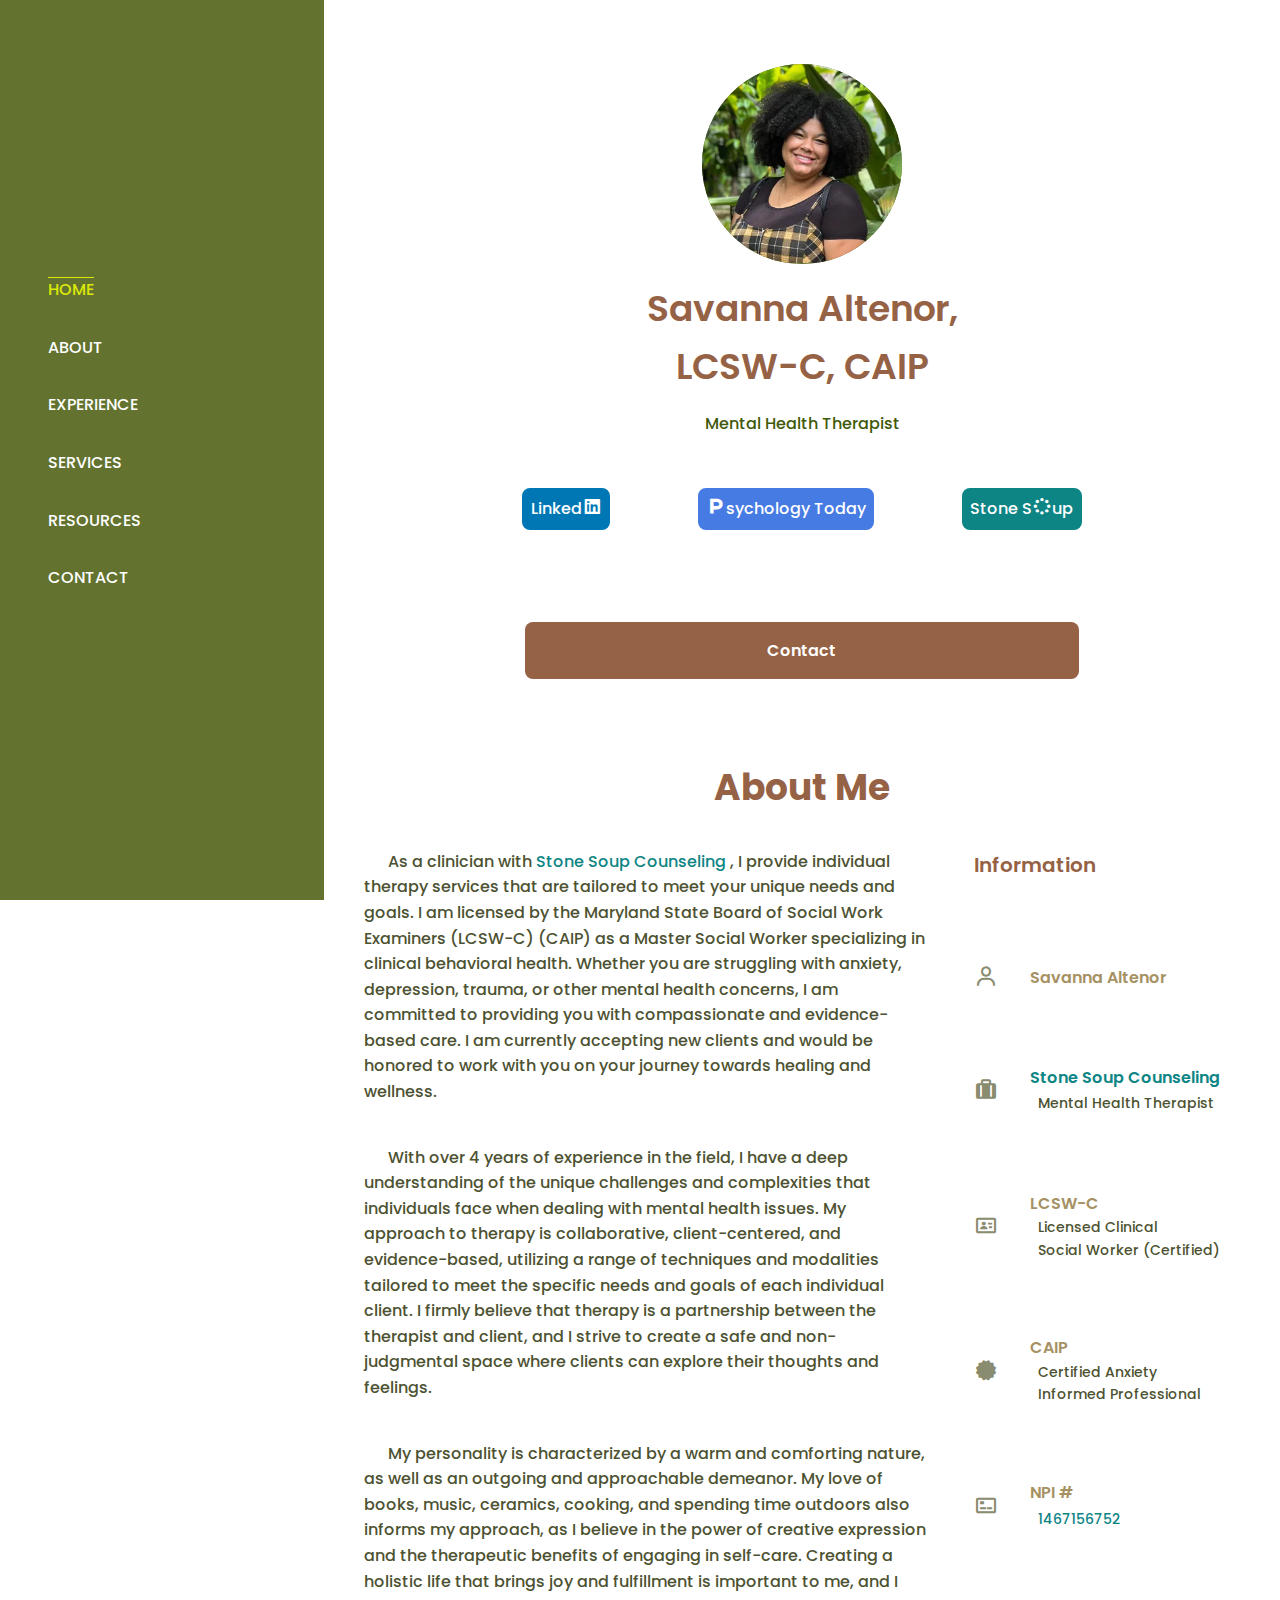
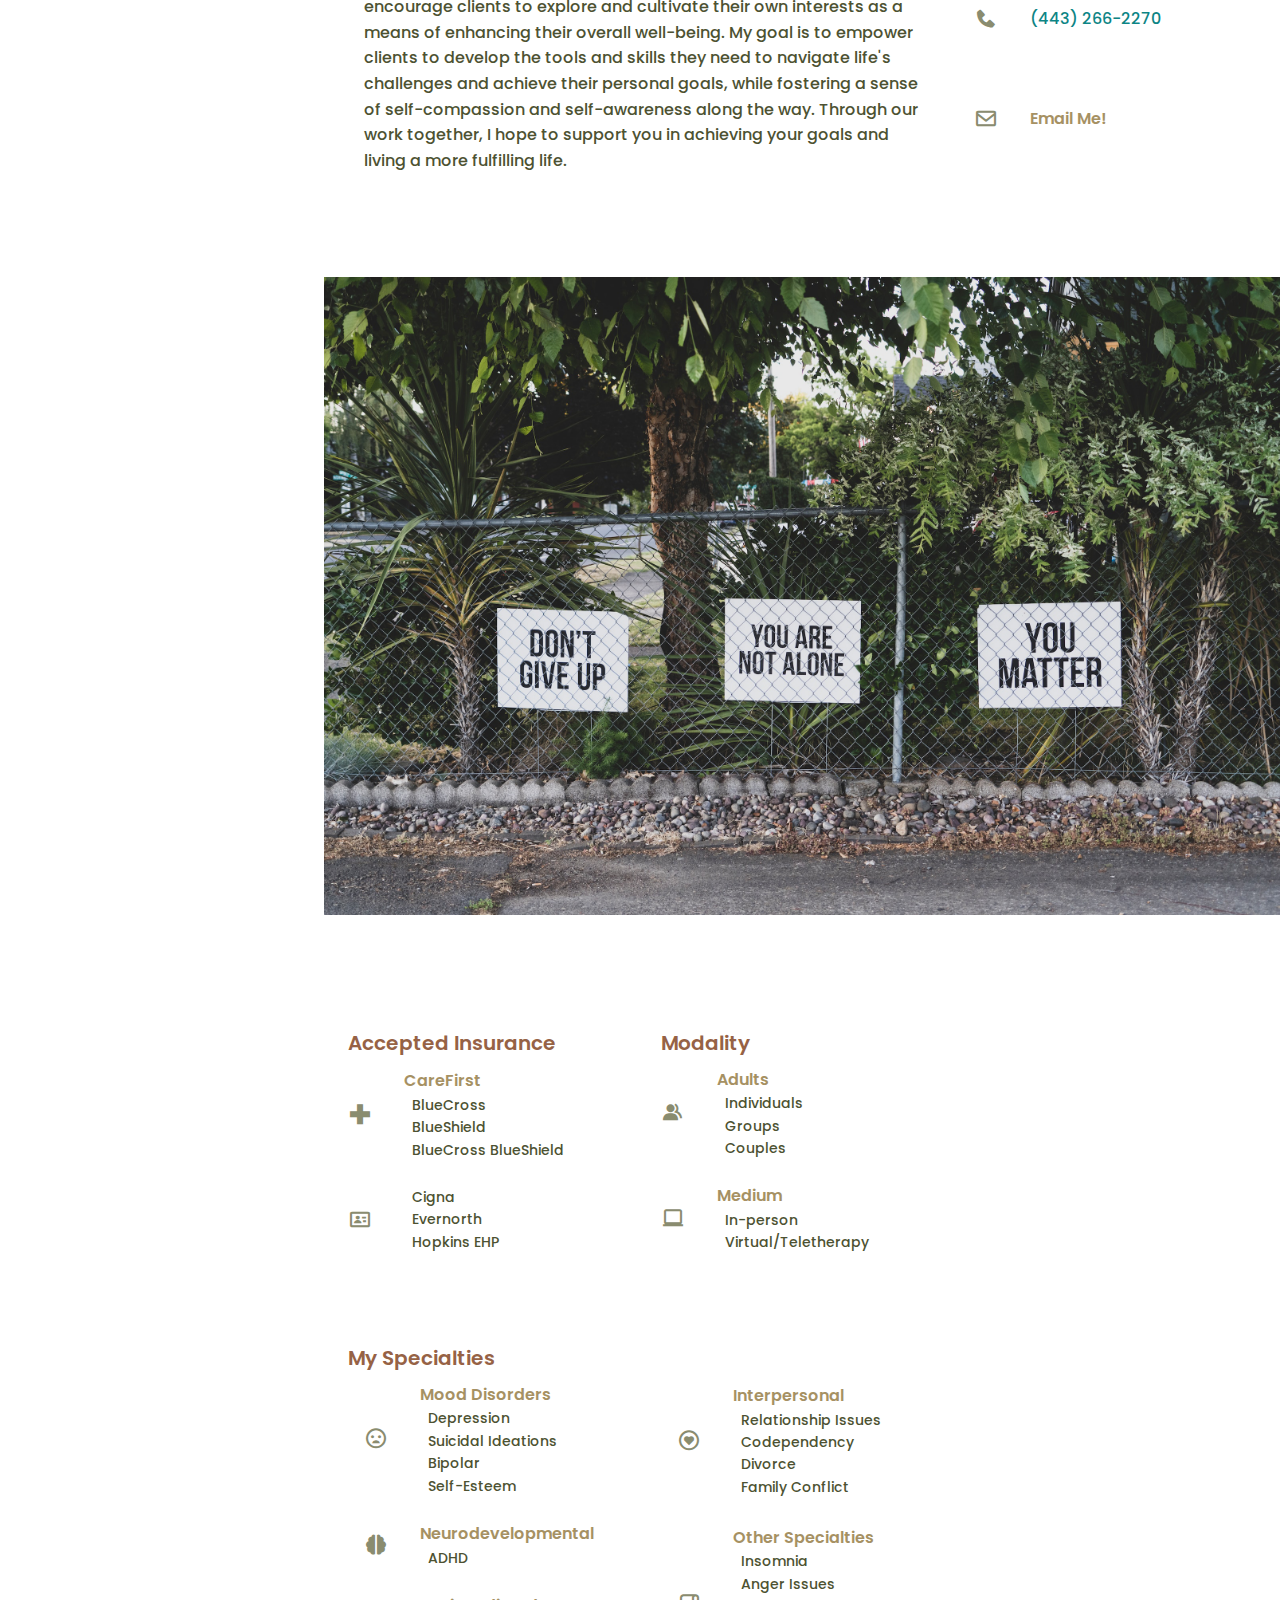
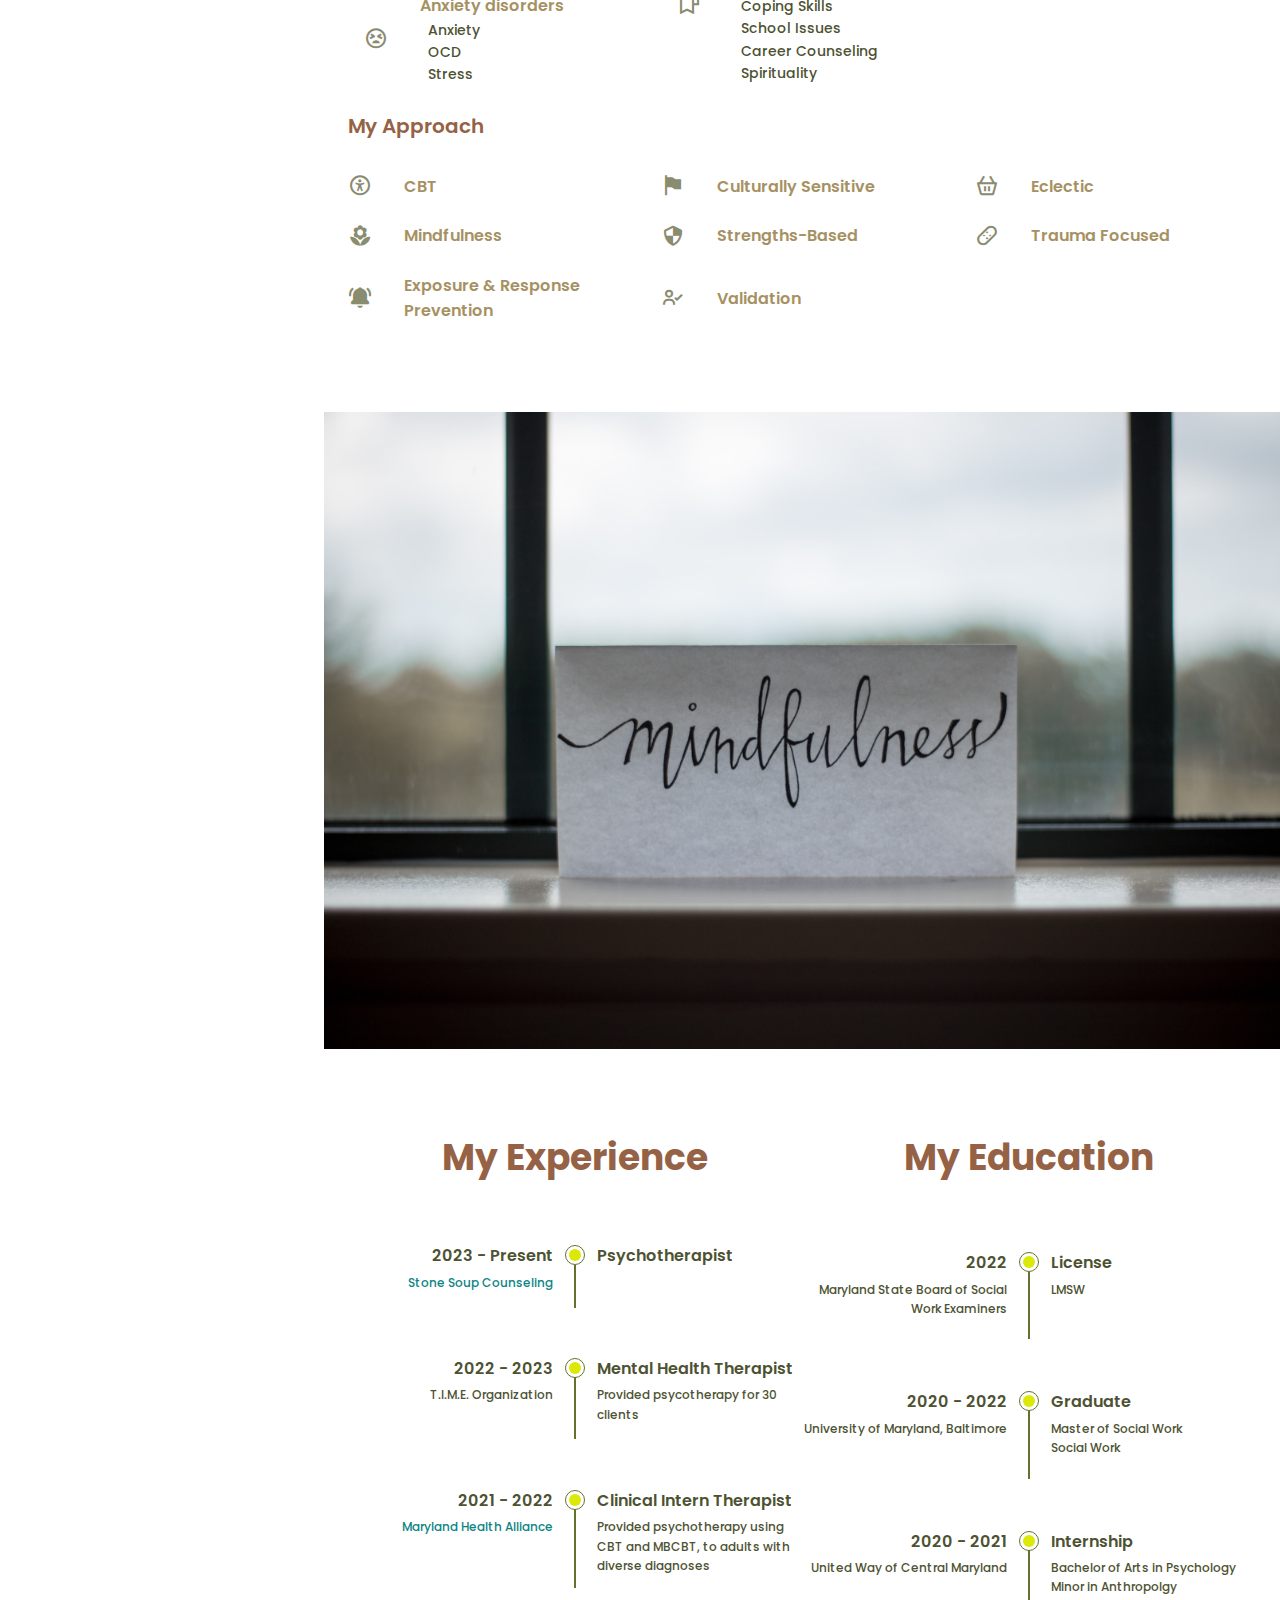
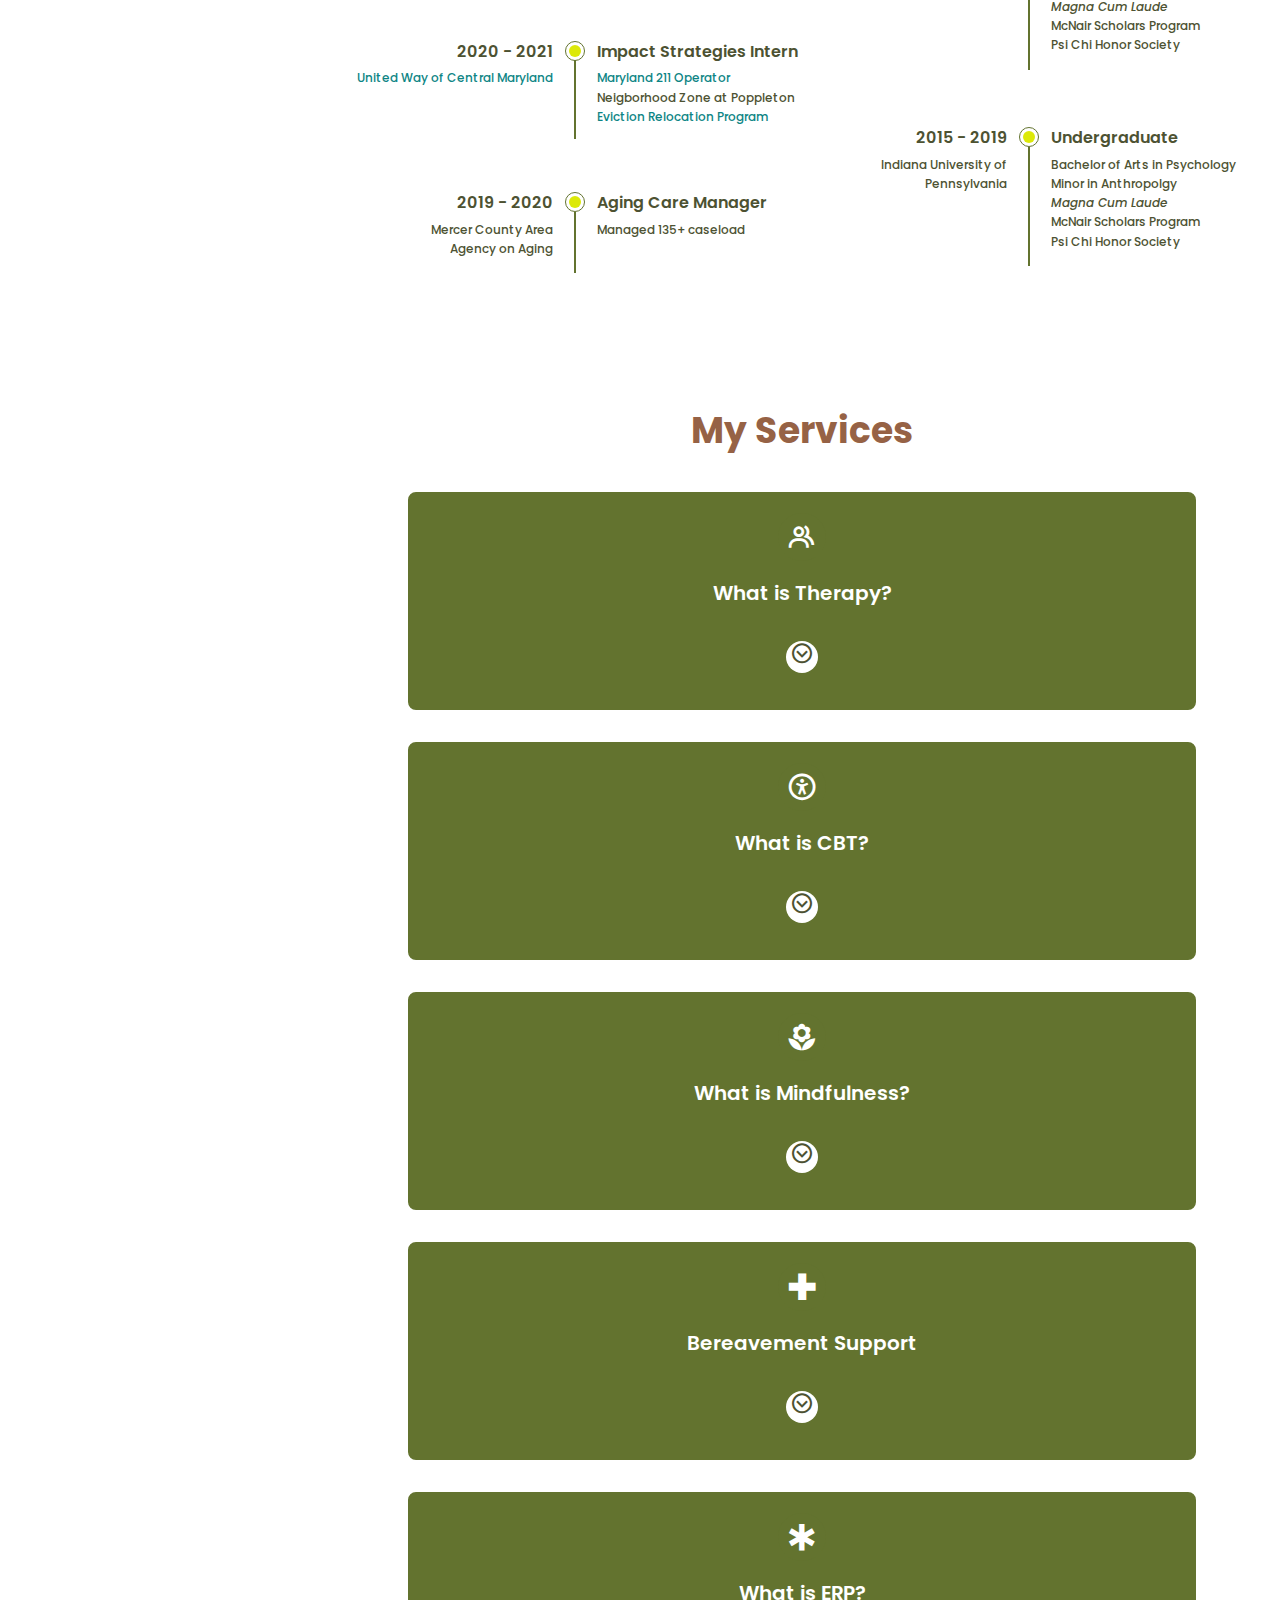
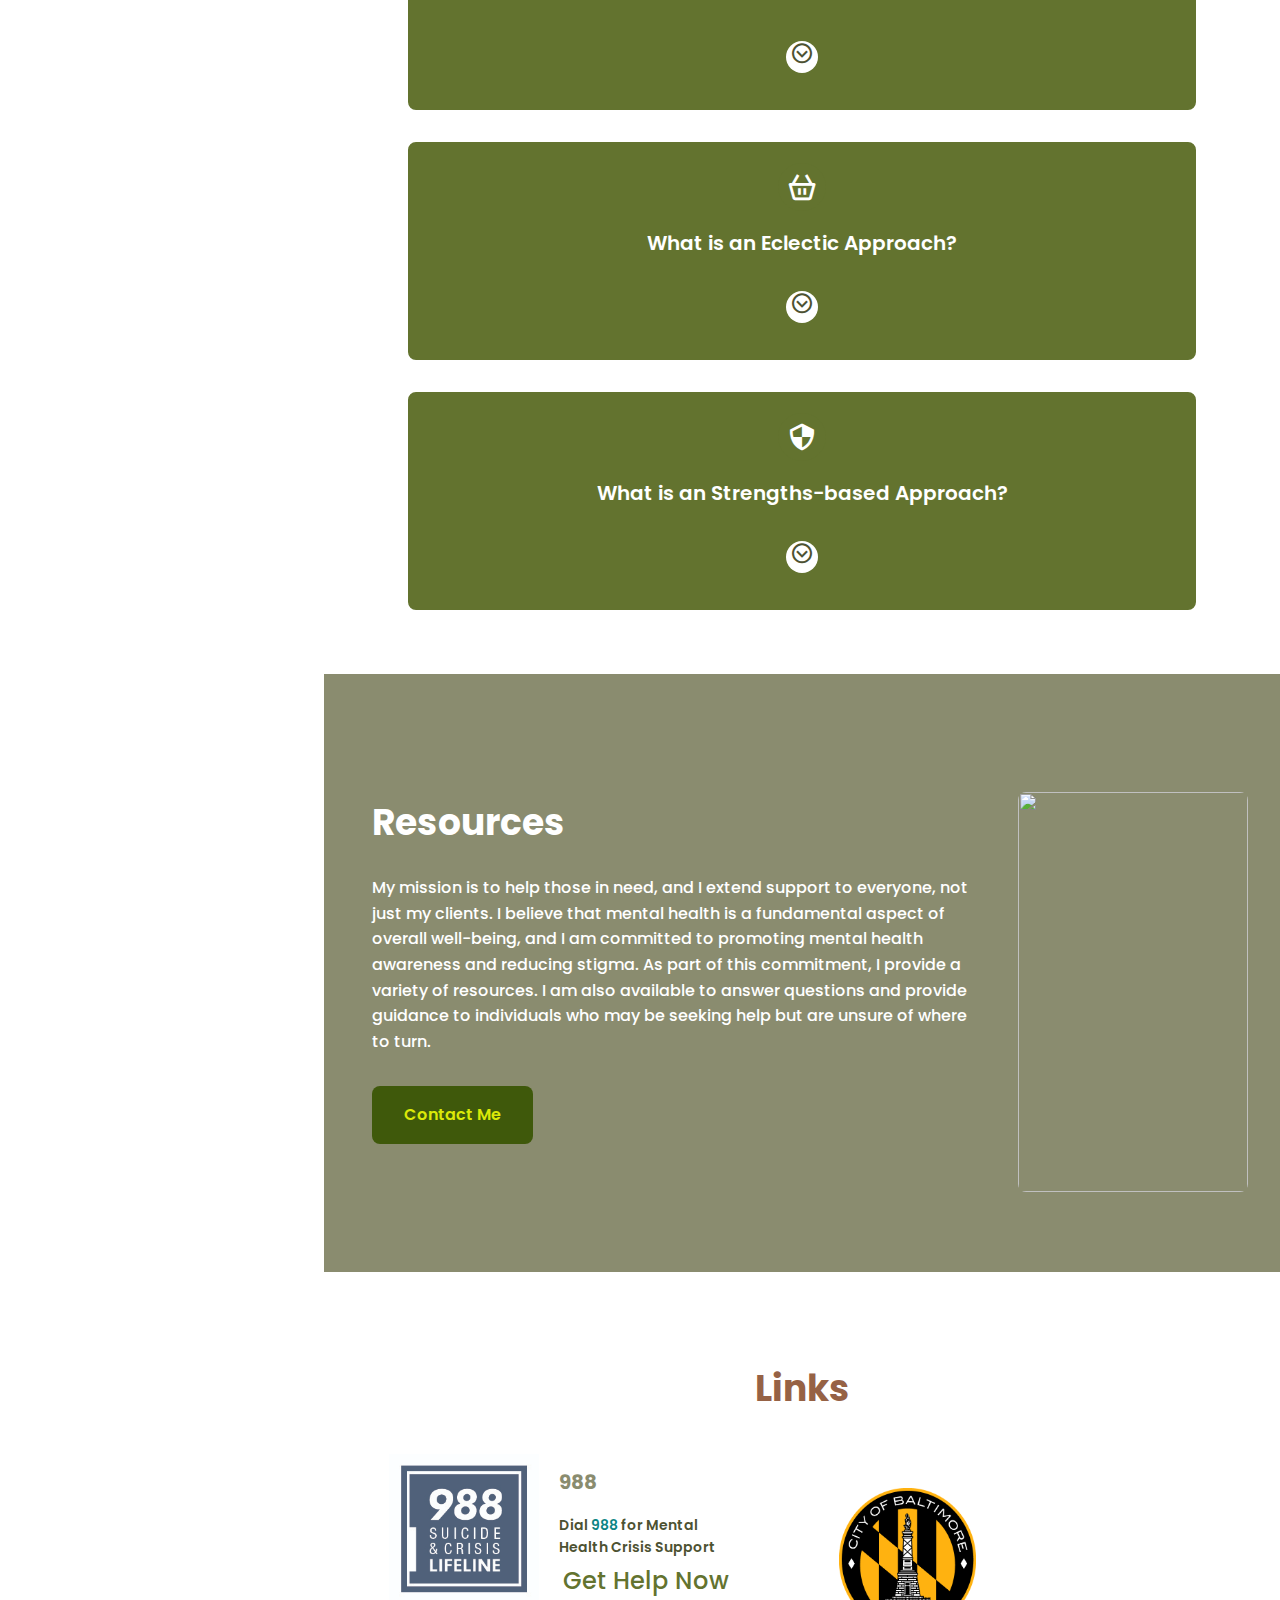
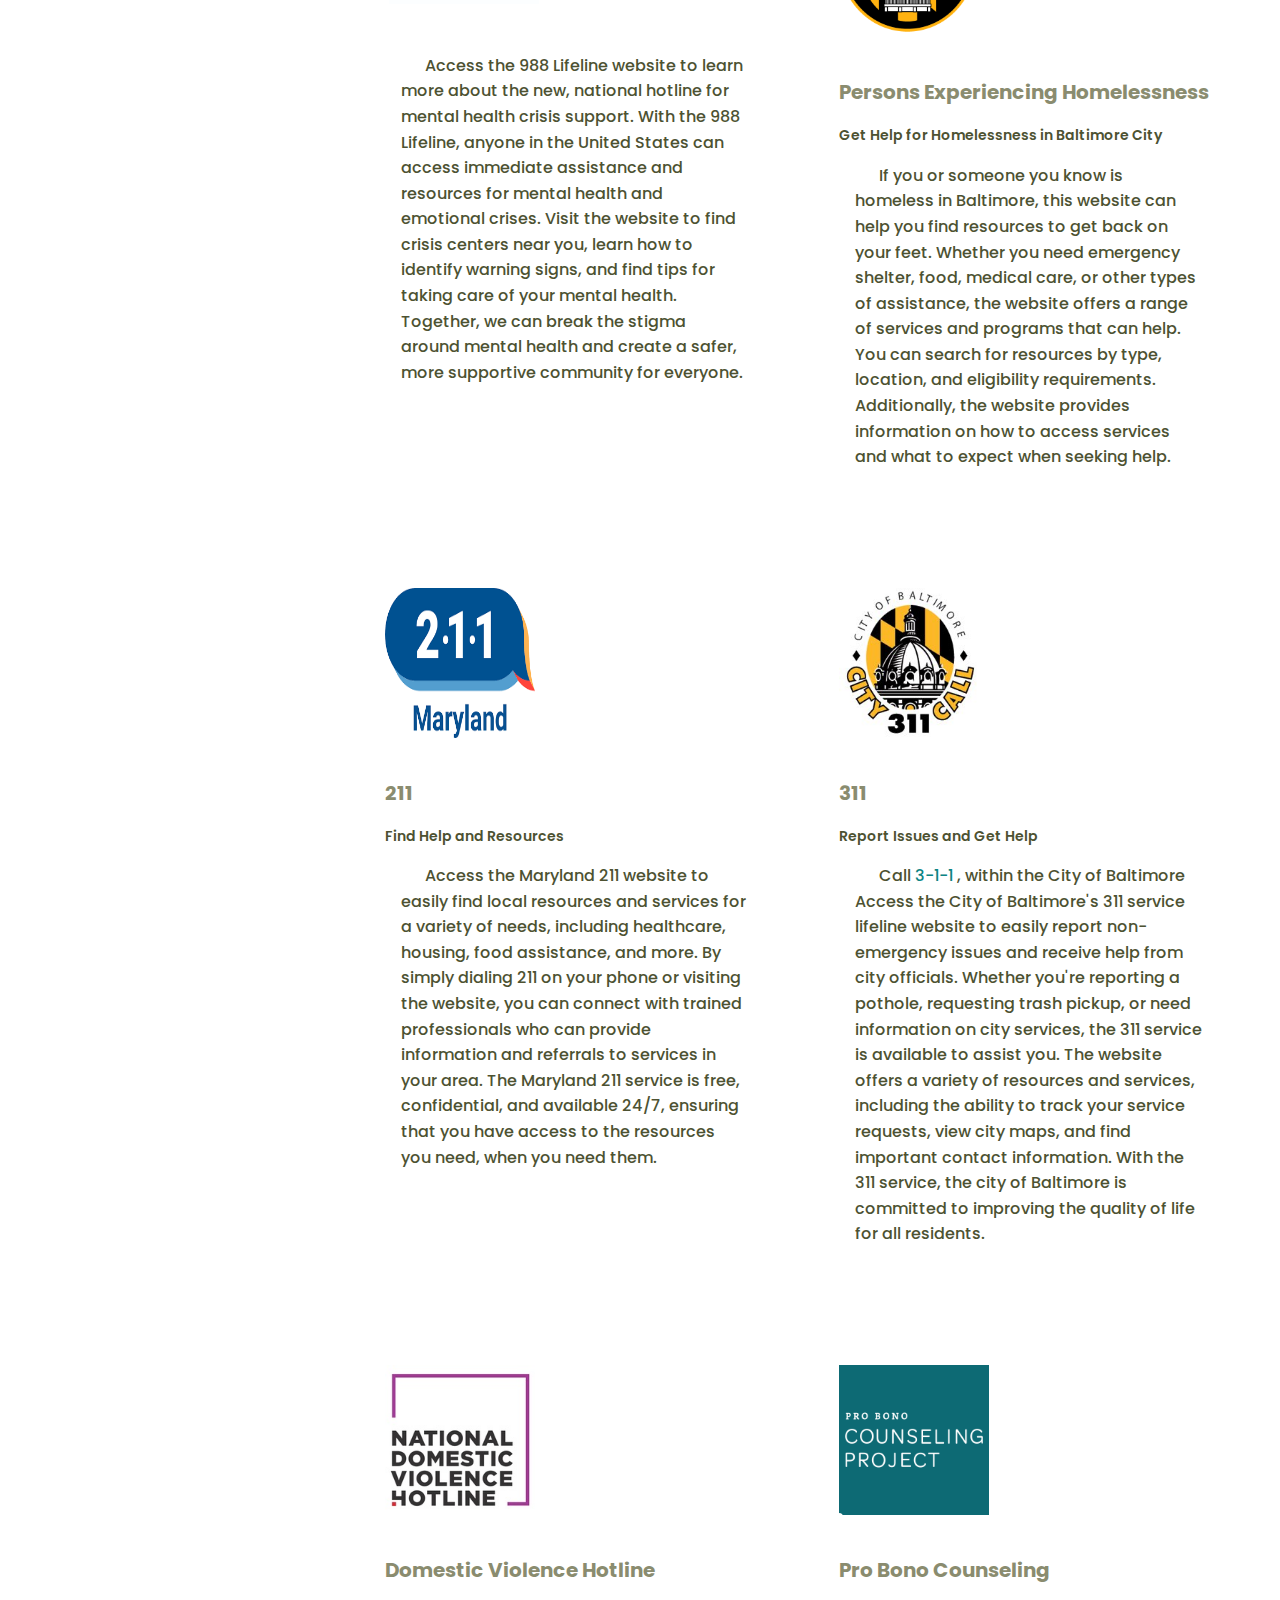
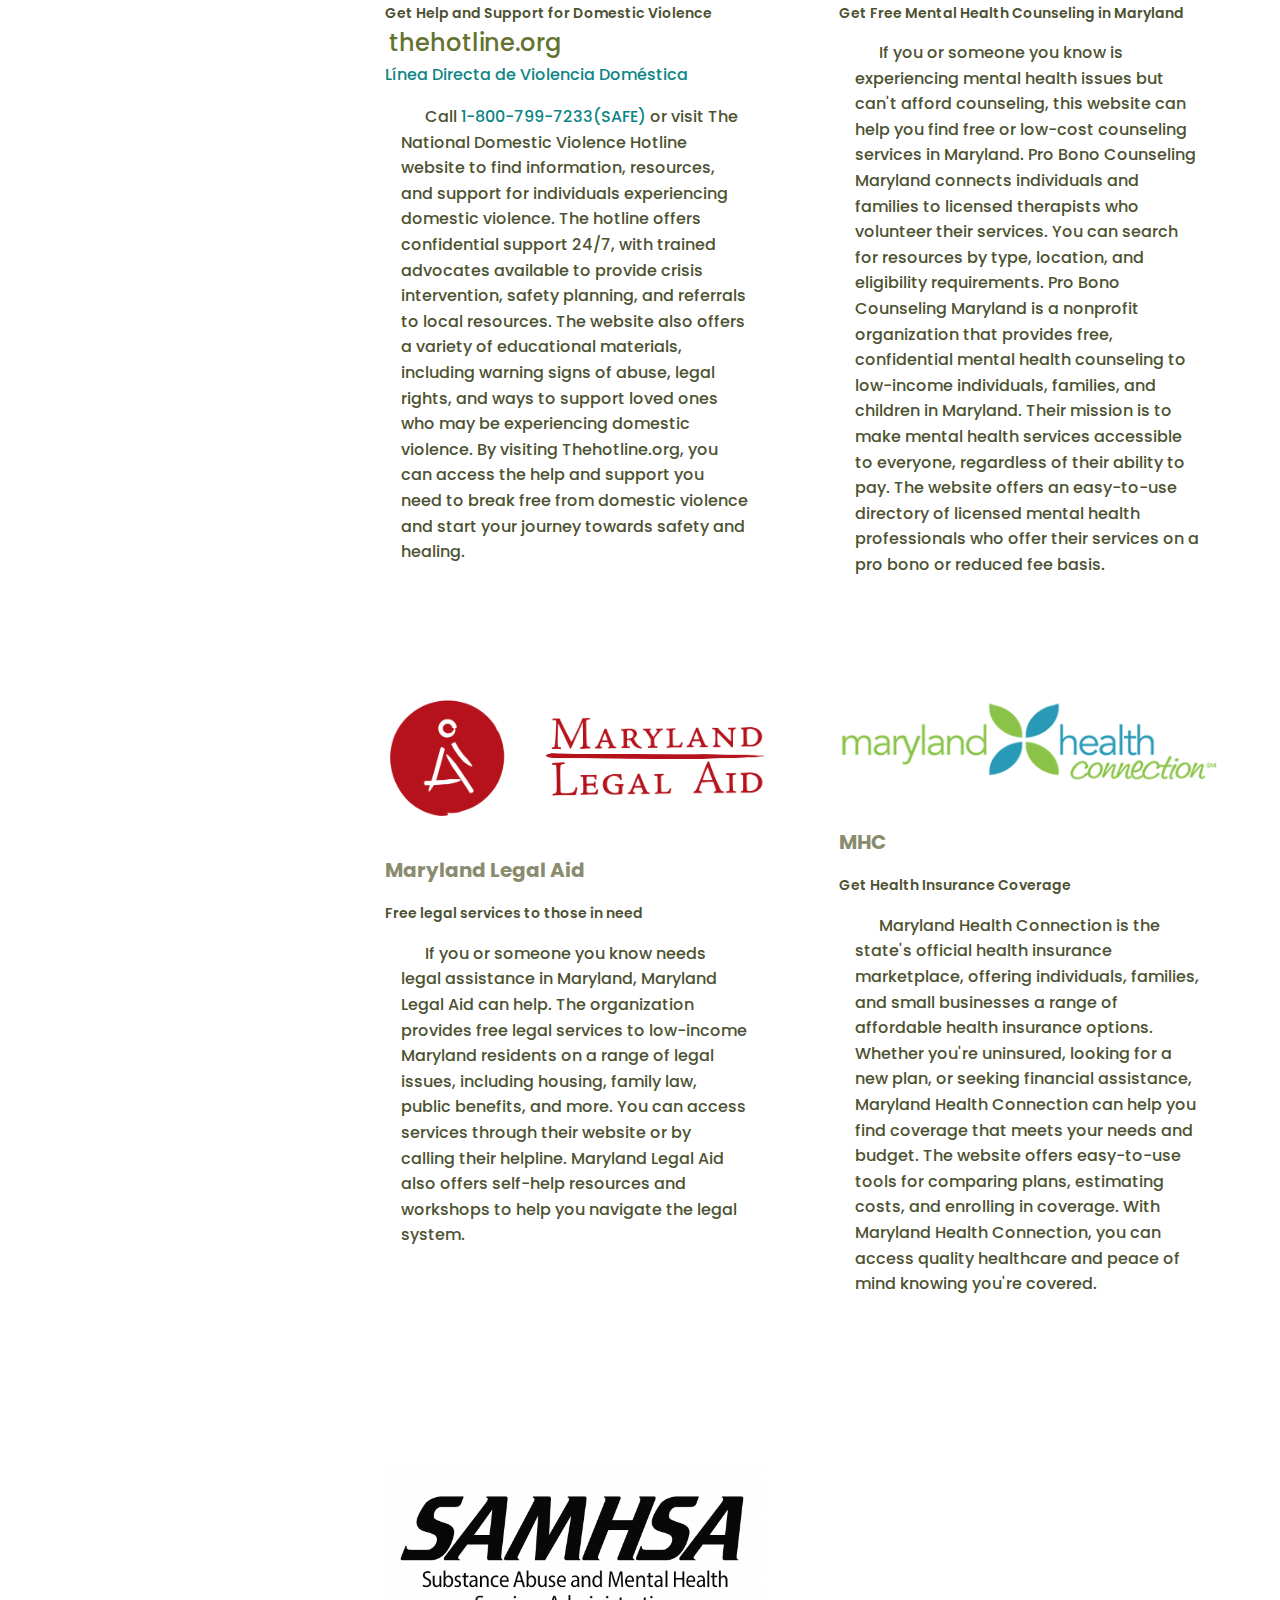
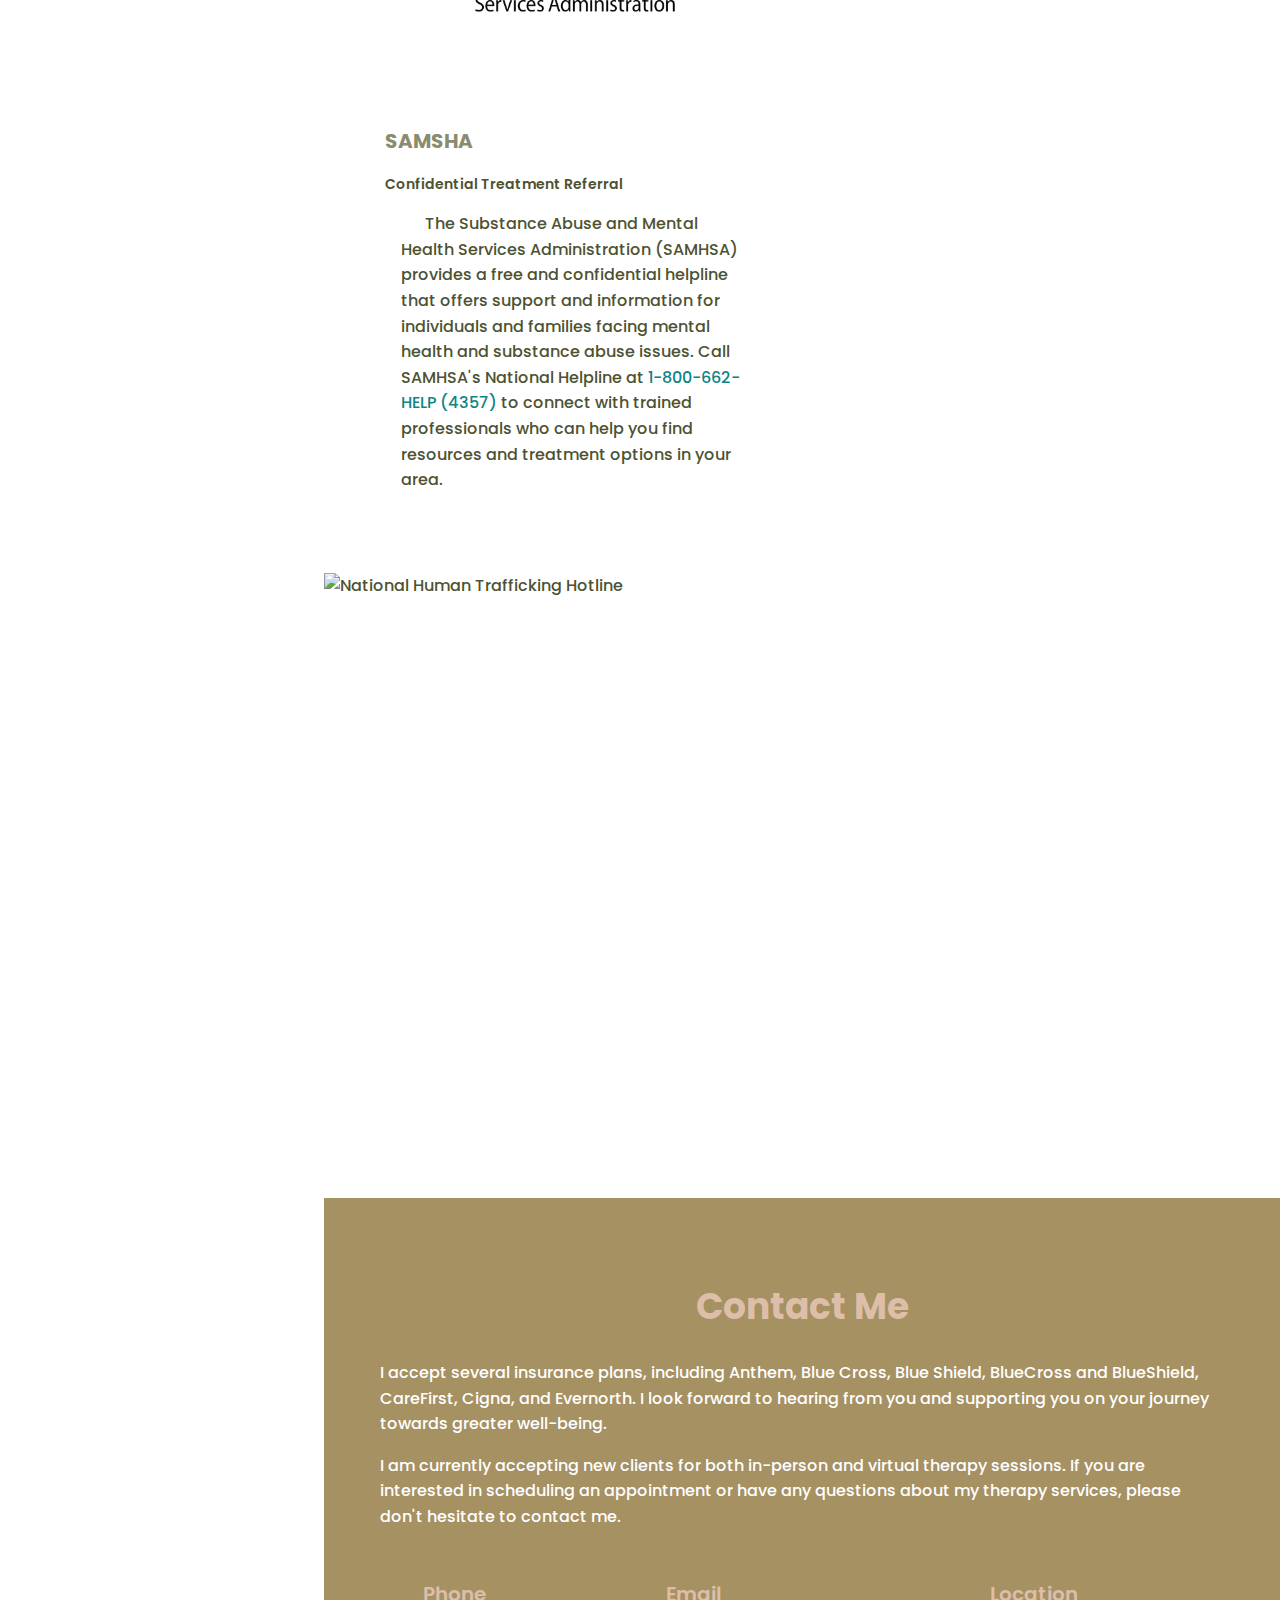
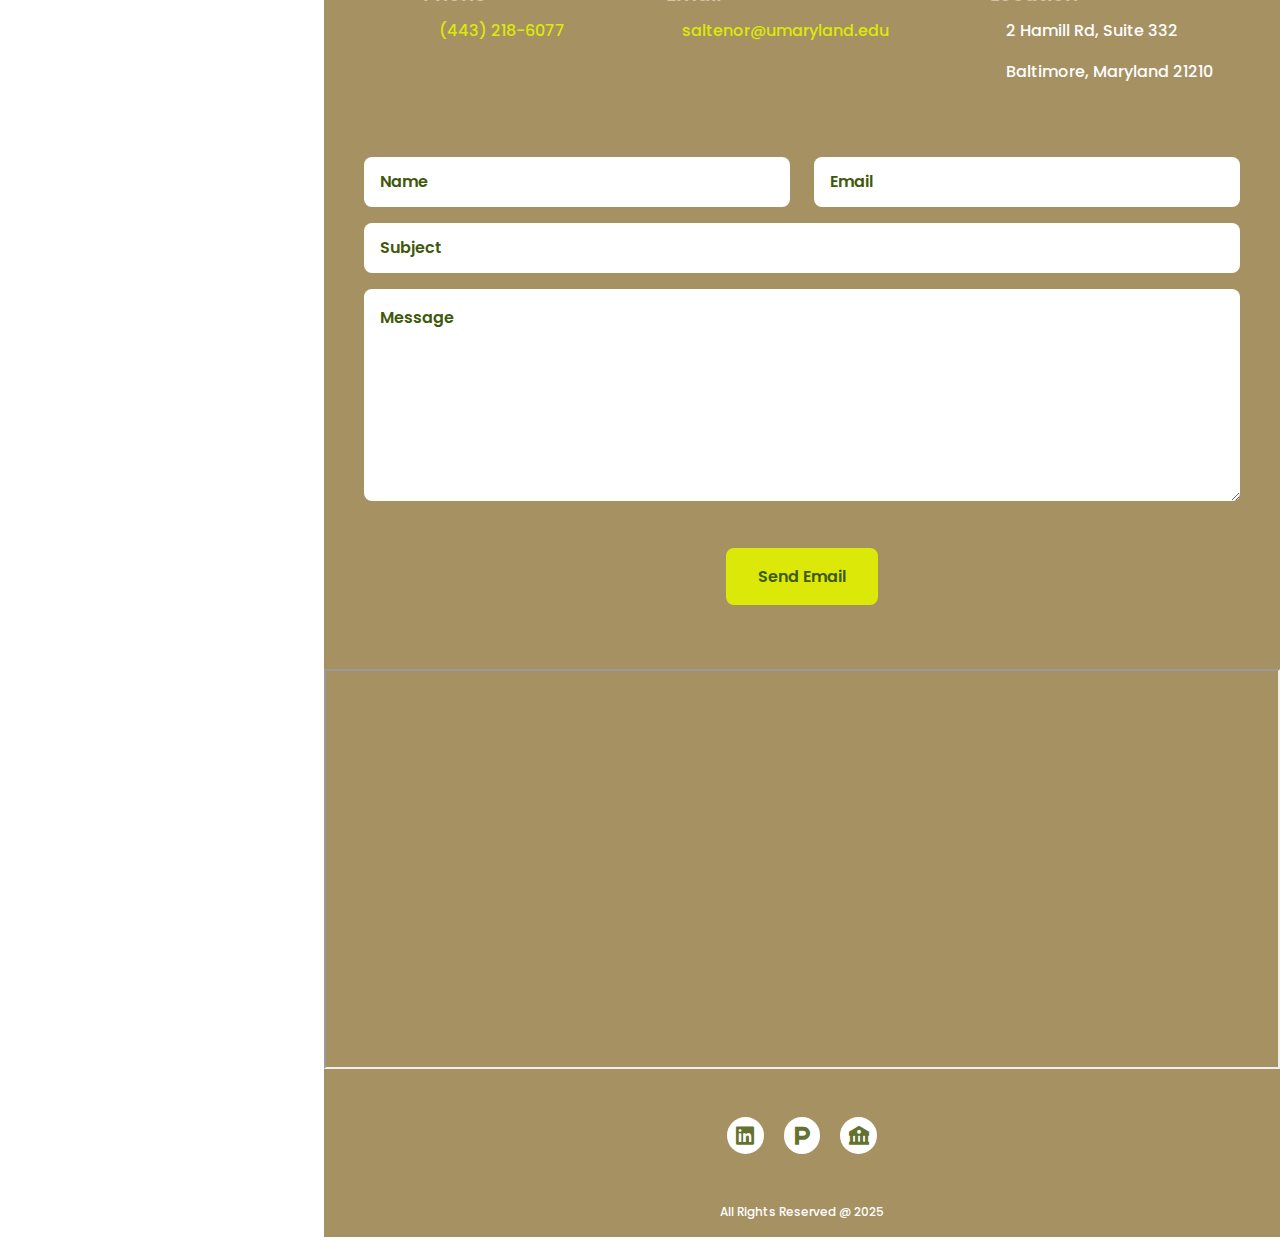
==== commit 1b57f19d: "add line break to h1" ====
--- a/index.html
+++ b/index.html
@@ -71,7 +71,11 @@
 								loading="eager" />
 						</div>
 
-						<h1 class="home__title">Savanna Altenor, LCSW-C, CAIP</h1>
+						<h1 class="home__title">
+							Savanna Altenor,
+							<br />
+							LCSW-C, CAIP
+						</h1>
 						<span class="home__profession">Mental Health Therapist</span>
 
 						<div class="home__social flex">
